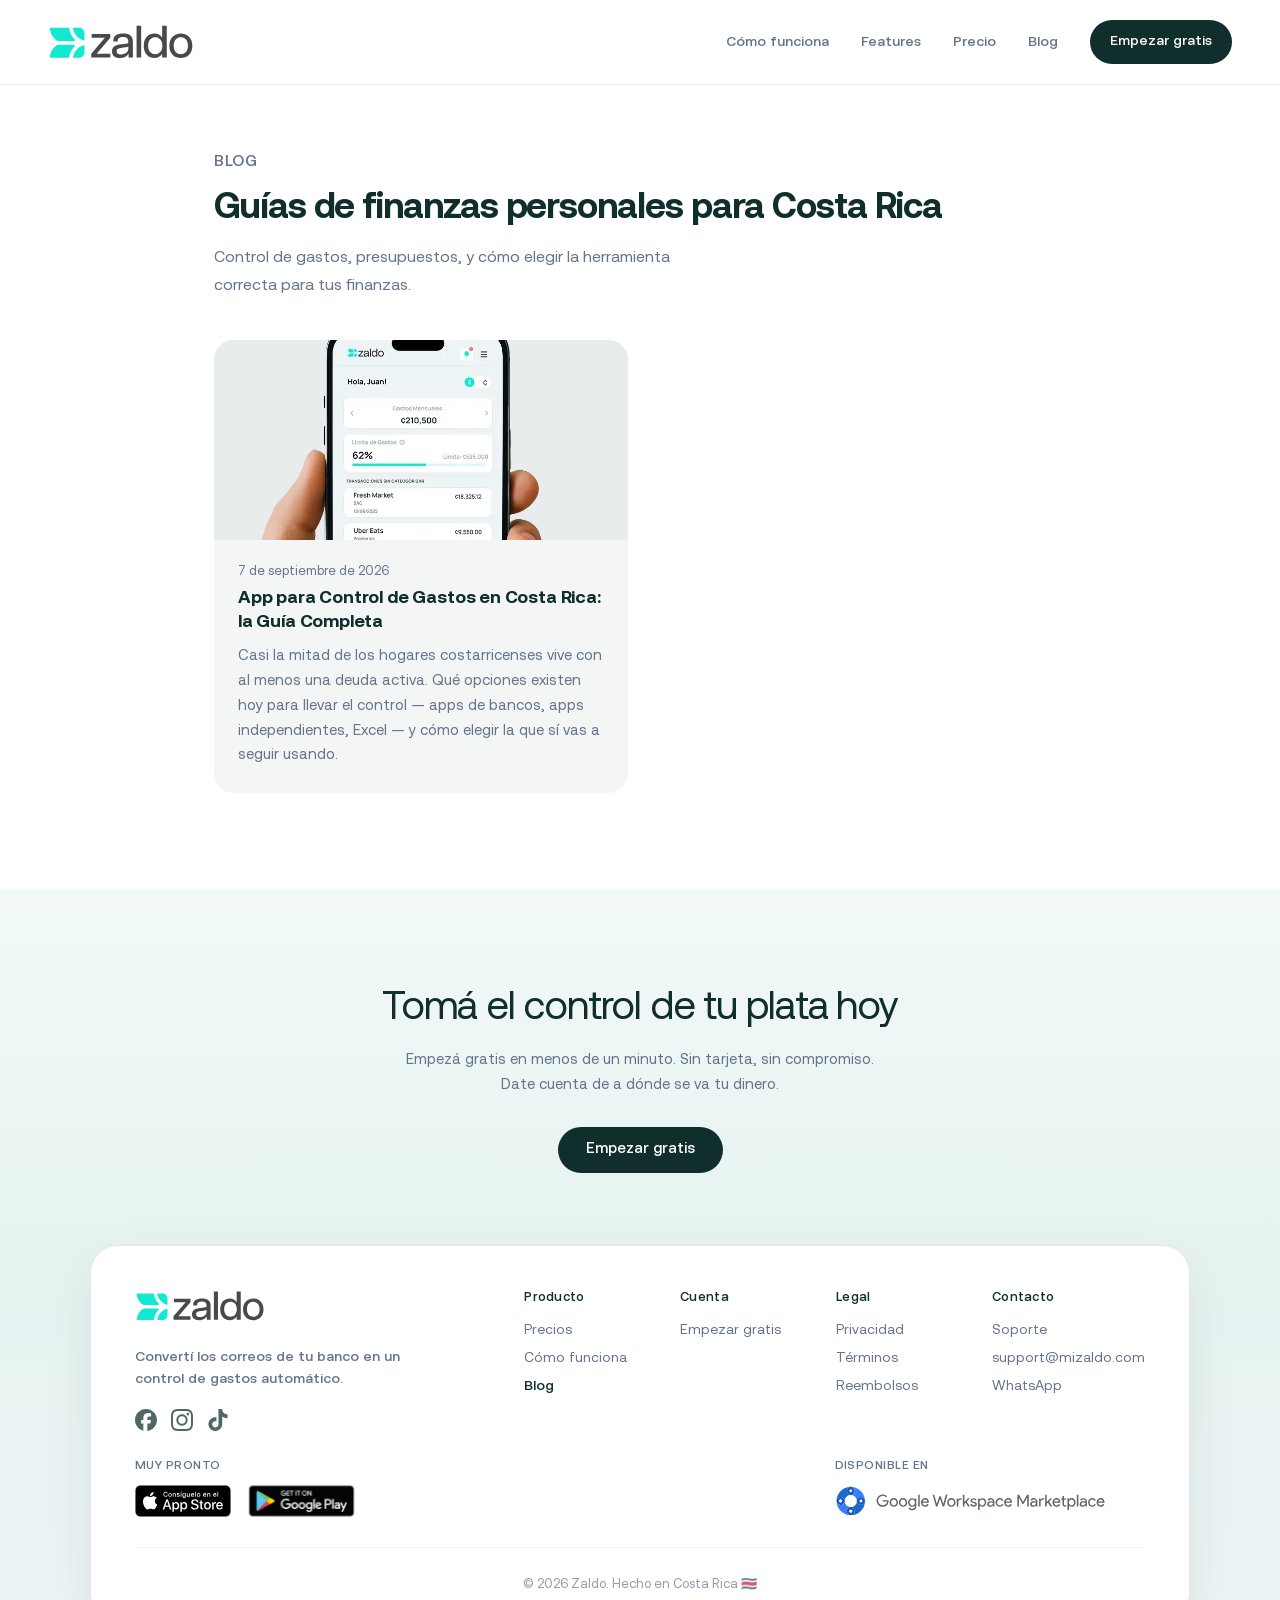
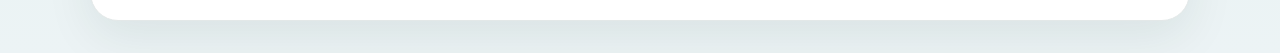
==== blog/index.html @ c2343f04 "Launch blog section with first content-cluster pillar post - Add /blog index and the pillar post "Ap" ====
<!DOCTYPE html>
<html lang="es">
<head>
  <meta charset="UTF-8">
  <meta name="viewport" content="width=device-width, initial-scale=1.0">
  <title>Blog — Zaldo</title>
  <meta name="description" content="Guías sobre control de gastos, presupuestos y finanzas personales para Costa Rica.">
  <link rel="canonical" href="https://mizaldo.com/blog">
  <meta name="theme-color" content="#4FD1C5">

  <!-- Open Graph -->
  <meta property="og:type" content="website">
  <meta property="og:title" content="Blog — Zaldo">
  <meta property="og:description" content="Guías sobre control de gastos, presupuestos y finanzas personales para Costa Rica.">
  <meta property="og:url" content="https://mizaldo.com/blog">
  <meta property="og:image" content="https://mizaldo.com/assets/img/og-image.jpg">
  <meta property="og:image:width" content="1200">
  <meta property="og:image:height" content="630">
  <meta property="og:locale" content="es_CR">
  <meta property="og:site_name" content="Zaldo">

  <!-- Twitter Card -->
  <meta name="twitter:card" content="summary_large_image">
  <meta name="twitter:title" content="Blog — Zaldo">
  <meta name="twitter:description" content="Guías sobre control de gastos, presupuestos y finanzas personales para Costa Rica.">
  <meta name="twitter:image" content="https://mizaldo.com/assets/img/og-image.jpg">

  <link rel="icon" href="/favicon.ico" sizes="any">
  <link rel="icon" type="image/png" sizes="512x512" href="/assets/icons/zaldo-favicon.png">
  <link rel="apple-touch-icon" href="/assets/icons/zaldo-favicon.png">
  <style>
@font-face{font-family:'Aeonik Pro';src:url('/assets/aeonik-pro/aeonik-regular.woff2') format('woff2'),url('/assets/aeonik-pro/aeonik-regular.woff') format('woff');font-weight:400;font-style:normal;font-display:swap}
@font-face{font-family:'Aeonik Pro';src:url('/assets/aeonik-pro/aeonik-medium.woff2') format('woff2'),url('/assets/aeonik-pro/aeonik-medium.woff') format('woff');font-weight:600;font-style:normal;font-display:swap}
@font-face{font-family:'Aeonik Pro';src:url('/assets/aeonik-pro/aeonik-bold.woff2') format('woff2'),url('/assets/aeonik-pro/aeonik-bold.woff') format('woff');font-weight:700;font-style:normal;font-display:swap}
*,*::before,*::after{box-sizing:border-box;margin:0;padding:0}
:root{--teal:#4FD1C5;--teal-dark:#1a6b63;--heading-dark:#0f2e2c;--text-body:#64748b;--radius-pill:9999px;--surface:#fff}
body{font-family:'Aeonik Pro',system-ui,sans-serif;background:var(--surface);color:var(--heading-dark);min-height:100vh;-webkit-font-smoothing:antialiased}
.legal-page{min-height:100vh;display:flex;flex-direction:column;background:var(--surface)}
.page-header{background:var(--surface);border-bottom:1px solid rgba(15,46,44,.08)}
.nav{position:relative;z-index:10;display:flex;justify-content:space-between;align-items:center;padding:1.25rem 3rem;max-width:1280px;width:100%;margin:0 auto}
.logo{display:inline-flex;align-items:center;text-decoration:none}
.logo-img,.nav .logo-img{width:auto;display:block}
.nav .logo-img{height:clamp(1.75rem,2.8vw,2.25rem)}
.nav-actions{display:flex;align-items:center;gap:2rem}
.nav-links{display:flex;gap:2rem;list-style:none}
.nav-links a{color:var(--text-body);text-decoration:none;font-size:.875rem;font-weight:500}
.nav-cta{display:flex;align-items:center}
.nav-toggle,.nav-overlay{display:none}
.btn{display:inline-flex;align-items:center;justify-content:center;padding:.625rem 1.25rem;min-height:2.75rem;border-radius:var(--radius-pill);font-family:inherit;font-size:.875rem;font-weight:600;line-height:1;text-decoration:none;border:none;cursor:pointer;white-space:nowrap}
.btn--dark{background:#0F2E2C;color:#fff}
@media(max-width:768px){.nav{padding:1rem 1.5rem;z-index:200}.nav .logo-img{height:1.75rem}.nav-toggle{display:flex;flex-direction:column;justify-content:center;align-items:center;gap:5px;width:2.75rem;height:2.75rem;margin-left:auto;padding:0;border:none;background:transparent;cursor:pointer;z-index:202}.nav-toggle-bar{display:block;width:1.375rem;height:2px;background:var(--heading-dark);border-radius:1px}.nav-actions{position:fixed;top:0;right:0;width:min(100%,18.75rem);height:100dvh;flex-direction:column;align-items:stretch;padding:5rem 1.5rem 2rem;background:var(--surface);transform:translateX(100%);z-index:201}.nav-links{flex-direction:column;gap:0;width:100%}.nav-links a{display:block;padding:1rem 0;font-size:1rem}.nav-cta{flex-direction:column;width:100%;margin-top:1.5rem}.nav-cta .btn{width:100%;justify-content:center}}
  </style>
  <link rel="preload" as="style" href="/assets/css/styles.css">
  <link rel="stylesheet" href="/assets/css/styles.css" media="print" onload="this.media='all'">
  <noscript><link rel="stylesheet" href="/assets/css/styles.css"></noscript>

  <script type="application/ld+json">
  {
    "@context": "https://schema.org",
    "@type": "Blog",
    "name": "Blog de Zaldo",
    "description": "Guías sobre control de gastos, presupuestos y finanzas personales para Costa Rica.",
    "url": "https://mizaldo.com/blog",
    "publisher": { "@type": "Organization", "name": "Zaldo", "url": "https://mizaldo.com/", "logo": "https://mizaldo.com/assets/zaldo-logo-v1.svg" }
  }
  </script>

  <!-- Meta Pixel Code -->
  <script async src="/assets/js/meta-pixel.js"></script>
  <noscript><img height="1" width="1" style="display:none"
  src="https://www.facebook.com/tr?id=1056531280575934&ev=PageView&noscript=1"
  /></noscript>
  <!-- End Meta Pixel Code -->
  <script src="/assets/js/main.js" async></script>
</head>
<body class="legal-page">
  <header class="page-header">
    <div class="nav">
      <a href="../index.html" class="logo" aria-label="Zaldo — inicio">
        <img src="../assets/zaldo-logo-v1.svg" alt="Zaldo" class="logo-img" width="511" height="195" decoding="async">
      </a>
      <button type="button" class="nav-toggle" aria-expanded="false" aria-controls="nav-menu" aria-label="Abrir menú">
        <span class="nav-toggle-bar" aria-hidden="true"></span>
        <span class="nav-toggle-bar" aria-hidden="true"></span>
        <span class="nav-toggle-bar" aria-hidden="true"></span>
      </button>
      <div class="nav-overlay" aria-hidden="true"></div>
      <div class="nav-actions" id="nav-menu">
        <nav aria-label="Principal">
          <ul class="nav-links">
            <li><a href="../index.html#how-it-works">Cómo funciona</a></li>
            <li><a href="../index.html#app-tour">Features</a></li>
            <li><a href="../index.html#pricing">Precio</a></li>
            <li><a href="./" aria-current="page">Blog</a></li>
          </ul>
        </nav>
        <div class="nav-cta">
          <a href="https://app.mizaldo.com/login" class="btn btn--dark">
            <span>Empezar gratis</span>
          </a>
        </div>
      </div>
    </div>
  </header>

  <main class="blog-index-main">
    <header class="blog-index-header">
      <p class="section-eyebrow">Blog</p>
      <h1>Guías de finanzas personales para Costa Rica</h1>
      <p>Control de gastos, presupuestos, y cómo elegir la herramienta correcta para tus finanzas.</p>
    </header>

    <div class="blog-grid">
      <article class="blog-card">
        <a href="app-control-de-gastos-costa-rica" class="blog-card-link">
          <img src="../assets/zaldoh-webpapp-costarica.webp" alt="Dashboard de Zaldo mostrando el balance mensual y las categorías de gasto de una cuenta en Costa Rica" class="blog-card-image" width="800" height="507" loading="lazy" decoding="async">
          <div class="blog-card-body">
            <p class="blog-card-meta">7 de septiembre de 2026</p>
            <h2 class="blog-card-title">App para Control de Gastos en Costa Rica: la Guía Completa</h2>
            <p class="blog-card-excerpt">Casi la mitad de los hogares costarricenses vive con al menos una deuda activa. Qué opciones existen hoy para llevar el control — apps de bancos, apps independientes, Excel — y cómo elegir la que sí vas a seguir usando.</p>
          </div>
        </a>
      </article>
    </div>
  </main>

  <div class="site-closing">
    <section class="cta-final" id="cta-final">
      <div class="cta-final-inner">
        <h2>Tomá el control de tu plata hoy</h2>
        <p>Empezá gratis en menos de un minuto. Sin tarjeta, sin compromiso.<br>Date cuenta de a dónde se va tu dinero.</p>
        <div class="cta-group">
          <a href="https://app.mizaldo.com/login" class="btn btn--dark">
            <span>Empezar gratis</span>
          </a>
        </div>
      </div>
    </section>

    <footer class="site-footer">
      <div class="site-footer-card">
        <div class="site-footer-main">
          <div class="site-footer-brand">
            <a href="../index.html" class="site-footer-logo" aria-label="Zaldo — inicio">
              <img src="../assets/zaldo-logo-v1.svg" alt="Zaldo" class="logo-img" width="511" height="195" decoding="async" loading="lazy">
            </a>
            <p class="site-footer-tagline">Convertí los correos de tu banco en un control de gastos automático.</p>
            <nav class="site-footer-social" aria-label="Redes sociales">
              <a href="https://www.facebook.com/profile.php?id=61590515493888" target="_blank" rel="noopener noreferrer" aria-label="Zaldo en Facebook">
                <svg viewBox="0 0 24 24" width="22" height="22" aria-hidden="true"><path fill="currentColor" d="M9.101 23.691v-7.98H6.627v-3.667h2.474v-1.58c0-4.085 1.848-5.978 5.858-5.978.401 0 .955.042 1.468.103a8.68 8.68 0 0 1 1.141.195v3.325a8.623 8.623 0 0 0-.653-.036 26.805 26.805 0 0 0-.733-.009c-.707 0-1.259.096-1.675.309a1.686 1.686 0 0 0-.679.622c-.258.42-.374.995-.374 1.752v1.297h3.919l-.386 2.103-.287 1.564h-3.246v8.245C19.396 23.238 24 18.179 24 12.044c0-6.627-5.373-12-12-12s-12 5.373-12 12c0 5.628 3.874 10.35 9.101 11.647Z"/></svg>
              </a>
              <a href="https://www.instagram.com/zaldoapp" target="_blank" rel="noopener noreferrer" aria-label="Zaldo en Instagram">
                <svg viewBox="0 0 24 24" width="22" height="22" aria-hidden="true"><path fill="currentColor" d="M7.0301.084c-1.2768.0602-2.1487.264-2.911.5634-.7888.3075-1.4575.72-2.1228 1.3877-.6652.6677-1.075 1.3368-1.3802 2.127-.2954.7638-.4956 1.6365-.552 2.914-.0564 1.2775-.0689 1.6882-.0626 4.947.0062 3.2586.0206 3.6671.0825 4.9473.061 1.2765.264 2.1482.5635 2.9107.308.7889.72 1.4573 1.388 2.1228.6679.6655 1.3365 1.0743 2.1285 1.38.7632.295 1.6361.4961 2.9134.552 1.2773.056 1.6884.069 4.9462.0627 3.2578-.0062 3.668-.0207 4.9478-.0814 1.28-.0607 2.147-.2652 2.9098-.5633.7889-.3086 1.4578-.72 2.1228-1.3881.665-.6682 1.0745-1.3378 1.3795-2.1284.2957-.7632.4966-1.636.552-2.9124.056-1.2809.0692-1.6898.063-4.948-.0063-3.2583-.021-3.6668-.0817-4.9465-.0607-1.2797-.264-2.1487-.5633-2.9117-.3084-.7889-.72-1.4568-1.3876-2.1228C21.2982 1.33 20.628.9208 19.8378.6165 19.074.321 18.2017.1197 16.9244.0645 15.6471.0093 15.236-.005 11.977.0014 8.718.0076 8.31.0215 7.0301.0839m.1402 21.6932c-1.17-.0509-1.8053-.2453-2.2287-.408-.5606-.216-.96-.4771-1.3819-.895-.422-.4178-.6811-.8186-.9-1.378-.1644-.4234-.3624-1.058-.4171-2.228-.0595-1.2645-.072-1.6442-.079-4.848-.007-3.2037.0053-3.583.0607-4.848.05-1.169.2456-1.805.408-2.2282.216-.5613.4762-.96.895-1.3816.4188-.4217.8184-.6814 1.3783-.9003.423-.1651 1.0575-.3614 2.227-.4171 1.2655-.06 1.6447-.072 4.848-.079 3.2033-.007 3.5835.005 4.8495.0608 1.169.0508 1.8053.2445 2.228.408.5608.216.96.4754 1.3816.895.4217.4194.6816.8176.9005 1.3787.1653.4217.3617 1.056.4169 2.2263.0602 1.2655.0739 1.645.0796 4.848.0058 3.203-.0055 3.5834-.061 4.848-.051 1.17-.245 1.8055-.408 2.2294-.216.5604-.4763.96-.8954 1.3814-.419.4215-.8181.6811-1.3783.9-.4224.1649-1.0577.3617-2.2262.4174-1.2656.0595-1.6448.072-4.8493.079-3.2045.007-3.5825-.006-4.848-.0608M16.953 5.5864A1.44 1.44 0 1 0 18.39 4.144a1.44 1.44 0 0 0-1.437 1.4424M5.8385 12.012c.0067 3.4032 2.7706 6.1557 6.173 6.1493 3.4026-.0065 6.157-2.7701 6.1506-6.1733-.0065-3.4032-2.771-6.1565-6.174-6.1498-3.403.0067-6.156 2.771-6.1496 6.1738M8 12.0077a4 4 0 1 1 4.008 3.9921A3.9996 3.9996 0 0 1 8 12.0077"/></svg>
              </a>
              <a href="https://www.tiktok.com/@juliancabadaweb" target="_blank" rel="noopener noreferrer" aria-label="Zaldo en TikTok">
                <svg viewBox="0 0 24 24" width="22" height="22" aria-hidden="true"><path fill="currentColor" d="M12.525.02c1.31-.02 2.61-.01 3.91-.02.08 1.53.63 3.09 1.75 4.17 1.12 1.11 2.7 1.62 4.24 1.79v4.03c-1.44-.05-2.89-.35-4.2-.97-.57-.26-1.1-.59-1.62-.93-.01 2.92.01 5.84-.02 8.75-.08 1.4-.54 2.79-1.35 3.94-1.31 1.92-3.58 3.17-5.91 3.21-1.43.08-2.86-.31-4.08-1.03-2.02-1.19-3.44-3.37-3.65-5.71-.02-.5-.03-1-.01-1.49.18-1.9 1.12-3.72 2.58-4.96 1.66-1.44 3.98-2.13 6.15-1.72.02 1.48-.04 2.96-.04 4.44-.99-.32-2.15-.23-3.02.37-.63.41-1.11 1.04-1.36 1.75-.21.51-.15 1.07-.14 1.61.24 1.64 1.82 3.02 3.5 2.87 1.12-.01 2.19-.66 2.77-1.61.19-.33.4-.67.41-1.06.1-1.79.06-3.57.07-5.36.01-4.03-.01-8.05.02-12.07z"/></svg>
              </a>
            </nav>
          </div>
          <div class="site-footer-columns">
            <div class="site-footer-col">
              <h3>Producto</h3>
              <ul>
                <li><a href="../index.html#pricing">Precios</a></li>
                <li><a href="../index.html#how-it-works">Cómo funciona</a></li>
                <li><a href="./" aria-current="page">Blog</a></li>
              </ul>
            </div>
            <div class="site-footer-col">
              <h3>Cuenta</h3>
              <ul>
                <li><a href="https://app.mizaldo.com/login">Empezar gratis</a></li>
              </ul>
            </div>
            <div class="site-footer-col">
              <h3>Legal</h3>
              <ul>
                <li><a href="../privacy-policy.html">Privacidad</a></li>
                <li><a href="../terms-of-service.html">Términos</a></li>
                <li><a href="../refund-and-cancellation-policy.html">Reembolsos</a></li>
              </ul>
            </div>
            <div class="site-footer-col">
              <h3>Contacto</h3>
              <ul>
                <li><a href="../soporte">Soporte</a></li>
                <li><a href="mailto:support@mizaldo.com">support@mizaldo.com</a></li>
                <li><a href="https://wa.me/50671907650" target="_blank" rel="noopener noreferrer">WhatsApp</a></li>
              </ul>
            </div>
          </div>
        </div>        <div class="site-footer-stores">
          <div class="site-footer-stores-group">
            <span class="site-footer-stores-label">Muy pronto</span>
            <div class="site-footer-stores-badges">
              <img src="../assets/AppStore.svg" alt="Próximamente en App Store" width="165" height="55" decoding="async" loading="lazy">
              <img src="../assets/google-play.svg" alt="Próximamente en Google Play" width="195" height="60" decoding="async" loading="lazy">
            </div>
          </div>
          <div class="site-footer-stores-group">
            <span class="site-footer-stores-label">Disponible en</span>
            <a class="site-footer-marketplace" href="https://workspace.google.com/marketplace/app/zaldo/243367250792?flow_type=2" target="_blank" rel="noopener noreferrer">
              <img src="../assets/google-workspace-marketplace-zaldo.svg" alt="Disponible en Google Workspace Marketplace" width="690" height="80" decoding="async" loading="lazy">
            </a>
          </div>
        </div>
<p class="site-footer-copy">© 2026 Zaldo. Hecho en Costa Rica 🇨🇷</p>
      </div>
    </footer>
  </div>
</body>
</html>
---- assets/css/styles.css ----
@font-face {
  font-family: 'Aeonik Pro';
  src: url('../aeonik-pro/aeonik-light.woff2') format('woff2'),
       url('../aeonik-pro/aeonik-light.woff') format('woff');
  font-weight: 300;
  font-style: normal;
  font-display: swap;
}

@font-face {
  font-family: 'Aeonik Pro';
  src: url('../aeonik-pro/aeonik-regular.woff2') format('woff2'),
       url('../aeonik-pro/aeonik-regular.woff') format('woff');
  font-weight: 400;
  font-style: normal;
  font-display: swap;
}

@font-face {
  font-family: 'Aeonik Pro';
  src: url('../aeonik-pro/aeonik-medium.woff2') format('woff2'),
       url('../aeonik-pro/aeonik-medium.woff') format('woff');
  font-weight: 500;
  font-style: normal;
  font-display: swap;
}

@font-face {
  font-family: 'Aeonik Pro';
  src: url('../aeonik-pro/aeonik-medium.woff2') format('woff2'),
       url('../aeonik-pro/aeonik-medium.woff') format('woff');
  font-weight: 600;
  font-style: normal;
  font-display: swap;
}

@font-face {
  font-family: 'Aeonik Pro';
  src: url('../aeonik-pro/aeonik-bold.woff2') format('woff2'),
       url('../aeonik-pro/aeonik-bold.woff') format('woff');
  font-weight: 700;
  font-style: normal;
  font-display: swap;
}

*, *::before, *::after { box-sizing: border-box; margin: 0; padding: 0; }

:root {
  --teal: #4FD1C5;
  --teal-dark: #1a6b63;
  --teal-dim: rgba(79, 209, 197, 0.15);
  --teal-glow: rgba(79, 209, 197, 0.35);
  --bg-deep: #060e0e;
  --bg-mid: #0c1c1c;
  --text-primary: #f0f4f4;
  --text-muted: rgba(240, 244, 244, 0.65);
  --btn-dark: #0a1616;
  --radius-pill: 9999px;
  --radius-card: 24px;
  --heading-dark: #0f2e2c;
  --text-body: #64748b;
  --card-bg: #f4f6f6;
  --surface: #ffffff;
}

html { scroll-behavior: smooth; }

body {
  font-family: 'Aeonik Pro', system-ui, sans-serif;
  background: var(--surface);
  color: var(--heading-dark);
  min-height: 100vh;
  overflow-x: hidden;
  -webkit-font-smoothing: antialiased;
}

h2 {
  font-weight: 400;
}

/* ── Hero shell ── */
.hero {
  position: relative;
  display: flex;
  flex-direction: column;
  overflow: hidden;
}

.hero--light {
  background: linear-gradient(180deg, #f7fafa 0%, #eef3f3 55%, #f4f6f6 100%);
  color: var(--heading-dark);
  height: 100vh;
  min-height: 100vh;
  padding-bottom: 0;
}

.hero--light::before,
.hero--light::after {
  display: none;
}

/* ── Navigation ── */
.nav {
  position: relative;
  z-index: 10;
  display: flex;
  justify-content: space-between;
  align-items: center;
  padding: 1.25rem 3rem;
  max-width: 1280px;
  width: 100%;
  margin: 0 auto;
  flex-shrink: 0;
}

.logo {
  display: inline-flex;
  align-items: center;
  gap: 0.5rem;
  font-size: 1.25rem;
  font-weight: 700;
  color: var(--heading-dark);
  letter-spacing: -0.03em;
  text-decoration: none;
}

.logo-img {
  width: auto;
  height: auto;
  display: block;
}

.nav .logo-img {
  height: clamp(1.75rem, 2.8vw, 2.25rem);
  width: auto;
}

.legal-header .logo-img {
  height: clamp(1.75rem, 2.8vw, 2.25rem);
  width: auto;
}

.nav-actions {
  display: flex;
  align-items: center;
  gap: 2rem;
}

.nav-links {
  display: flex;
  gap: 2rem;
  list-style: none;
}

.nav-links a {
  color: var(--text-body);
  text-decoration: none;
  font-size: 0.875rem;
  font-weight: 500;
  transition: color 0.2s;
}

.nav-links a:hover { color: var(--heading-dark); }

.nav-cta {
  display: flex;
  align-items: center;
  gap: 0.625rem;
}

.nav-toggle {
  display: none;
}

.nav-overlay {
  display: none;
}

body.nav-open {
  overflow: hidden;
}

/* ── Shared button styles ── */
.btn {
  display: inline-flex;
  align-items: center;
  justify-content: center;
  gap: 0.625rem;
  padding: 0.625rem 1.25rem;
  min-height: 2.75rem;
  border-radius: var(--radius-pill);
  font-family: inherit;
  font-size: 0.875rem;
  font-weight: 600;
  line-height: 1;
  text-decoration: none;
  border: none;
  cursor: pointer;
  transition: transform 0.2s, box-shadow 0.2s;
  white-space: nowrap;
}

.btn:has(.btn-icon) {
  padding: 0.3125rem 0.3125rem 0.3125rem 1.25rem;
  gap: 0.75rem;
}

.btn:hover {
  transform: translateY(-1px);
}

.btn-icon {
  display: flex;
  align-items: center;
  justify-content: center;
  width: 2rem;
  height: 2rem;
  margin: 0;
  border-radius: 50%;
  flex-shrink: 0;
}

.btn-icon svg {
  width: 14px;
  height: 14px;
}

.btn--primary {
  background: #0F2E2C;
  color: #fff;
}

.btn--primary .btn-icon {
  background: #fff;
  color: #0F2E2C;
}

.btn--primary:hover {
  background: #163d3a;
}

.btn--secondary {
  background: #ffffff;
  color: var(--btn-dark);
}

.btn--secondary .btn-icon {
  background: var(--teal);
  color: #fff;
}

.btn--dark {
  background: #0F2E2C;
  color: #fff;
}

.btn--dark .btn-icon {
  background: #fff;
  color: #0F2E2C;
}

.btn--dark:hover {
  background: #163d3a;
}

.btn--soft {
  background: rgba(79, 209, 197, 0.38);
  color: var(--heading-dark);
}

.btn--soft:hover {
  background: rgba(79, 209, 197, 0.52);
}

.btn--teal {
  background: var(--teal);
  color: #fff;
}

.btn--ghost {
  background: transparent;
  color: var(--heading-dark);
  padding: 0.625rem 1rem;
}

.btn--ghost:hover {
  color: var(--teal-dark);
}

/* ── Hero content ── */
.hero-content {
  position: relative;
  z-index: 5;
  display: flex;
  flex-direction: column;
  align-items: center;
  text-align: center;
  padding: 2rem 1.5rem 1.25rem;
  max-width: 920px;
  margin: 0 auto;
  width: 100%;
  flex-shrink: 0;
}

.badge {
  display: inline-flex;
  align-items: center;
  gap: 0.5rem;
  padding: 0.4rem 1rem;
  border-radius: var(--radius-pill);
  background: rgba(10, 22, 22, 0.6);
  border: 1px solid rgba(79, 209, 197, 0.2);
  backdrop-filter: blur(8px);
  font-size: 0.8125rem;
  font-weight: 500;
  color: var(--teal);
  margin-bottom: 1.5rem;
}

.badge--light {
  background: rgba(79, 209, 197, 0.12);
  border-color: rgba(79, 209, 197, 0.25);
  color: var(--teal-dark);
}

.badge svg {
  width: 14px;
  height: 14px;
  flex-shrink: 0;
}

.hero--light .headline {
  display: flex;
  flex-direction: column;
  align-items: center;
  width: 100%;
  max-width: none;
  text-align: center;
  font-size: clamp(2rem, 4.2vw, 3.25rem);
  font-weight: 600;
  line-height: 1.08;
  letter-spacing: -0.03em;
  color: var(--heading-dark);
  margin-top: 2rem;
  margin-bottom: 1.25rem;
}

.hero--light .headline-line {
  display: block;
  text-align: center;
  white-space: nowrap;
}

.hero--light .headline-line--mobile {
  display: none;
}

.btn-q-mobile {
  display: none;
}

.hero-eyebrow {
  font-size: 0.8125rem;
  font-weight: 600;
  letter-spacing: 0.12em;
  text-transform: uppercase;
  color: var(--teal);
  margin-bottom: 0.875rem;
}

.headline {
  font-size: clamp(2.25rem, 5.5vw, 3.75rem);
  font-weight: 700;
  line-height: 1.1;
  letter-spacing: -0.03em;
  color: var(--teal);
  margin-bottom: 1.5rem;
  max-width: 18ch;
}

.hero--light .subheadline {
  color: var(--text-body);
  max-width: 58ch;
  margin-bottom: 2rem;
}

.subheadline {
  font-size: clamp(0.9375rem, 2vw, 1.0625rem);
  font-weight: 400;
  line-height: 1.65;
  color: var(--text-muted);
  max-width: 52ch;
  margin-bottom: 2.25rem;
}

.hero--light .hero-microcopy {
  color: var(--text-body);
  opacity: 0.85;
}

.cta-group {
  display: flex;
  gap: 0.875rem;
  flex-wrap: wrap;
  justify-content: center;
}

.hero .cta-group--solo {
  justify-content: center;
}

.hero .cta-group .btn {
  min-height: 3rem;
  font-size: 0.9375rem;
  font-weight: 500;
  padding: 0.75rem 1.5rem;
}

.hero .cta-group .btn:has(.btn-icon) {
  padding: 0.375rem 0.375rem 0.375rem 1.5rem;
  gap: 0.875rem;
}

.hero .cta-group .btn-icon {
  width: 2.125rem;
  height: 2.125rem;
}

/* Hero + scroll entrance animations */
html.js-animations .hero:not(.is-loaded) .hero-content > * {
  opacity: 0;
  transform: translateY(18px);
}

html.js-animations .hero.is-loaded .hero-content > * {
  opacity: 1;
  transform: translateY(0);
  transition: opacity 0.65s ease, transform 0.75s cubic-bezier(0.22, 1, 0.36, 1);
}

html.js-animations .hero.is-loaded .hero-content > *:nth-child(1) { transition-delay: 0.05s; }
html.js-animations .hero.is-loaded .hero-content > *:nth-child(2) { transition-delay: 0.12s; }
html.js-animations .hero.is-loaded .hero-content > *:nth-child(3) { transition-delay: 0.2s; }
html.js-animations .hero.is-loaded .hero-content > *:nth-child(4) { transition-delay: 0.28s; }

html.js-animations .scroll-reveal {
  opacity: 0;
  transform: translateY(28px);
  transition: opacity 0.75s ease, transform 0.8s cubic-bezier(0.22, 1, 0.36, 1);
}

html.js-animations .scroll-reveal.is-revealed {
  opacity: 1;
  transform: translateY(0);
}

/* ── Hero showcase ── */
.hero-showcase {
  position: relative;
  z-index: 2;
  flex: 1;
  min-height: 0;
  width: min(1400px, 100%);
  margin: 0 auto;
  padding: 0 1.5rem 0;
}

.hero-showcase-backdrop {
  position: absolute;
  inset: 0;
  pointer-events: none;
  transition: opacity 1.1s ease 0.15s;
}

html.js-animations .hero-showcase:not(.is-visible) .hero-showcase-backdrop {
  opacity: 0;
}

html.js-animations .hero-showcase.is-visible .hero-showcase-backdrop {
  opacity: 1;
}

.hero-showcase-glow {
  position: absolute;
  top: 50%;
  left: 50%;
  transform: translate(-50%, -50%);
  width: min(920px, 95vw);
  height: min(920px, 95vw);
  border-radius: 50%;
  background: radial-gradient(circle, rgba(79, 209, 197, 0.28) 0%, rgba(79, 209, 197, 0.08) 45%, transparent 72%);
}

.hero-ring {
  position: absolute;
  top: 50%;
  left: 50%;
  transform: translate(-50%, -50%);
  border-radius: 50%;
  border: 1px solid rgba(79, 209, 197, 0.14);
}

.hero-ring--1 { width: 440px; height: 440px; }
.hero-ring--2 { width: 660px; height: 660px; opacity: 0.7; }
.hero-ring--3 { width: 880px; height: 880px; opacity: 0.45; }

.hero-phone {
  position: absolute;
  left: 50%;
  bottom: 0;
  transform: translateX(-50%);
  z-index: 3;
  width: min(560px, 66vw);
  transition: transform 1s cubic-bezier(0.22, 1, 0.36, 1), opacity 0.85s ease;
}

html.js-animations .hero-showcase:not(.is-visible) .hero-phone {
  opacity: 0;
  transform: translateX(-50%) translateY(72px);
}

html.js-animations .hero-showcase.is-visible .hero-phone {
  opacity: 1;
  transform: translateX(-50%) translateY(0);
}

.hero-phone-mockup {
  width: 100%;
  height: auto;
  max-height: 56vh;
  display: block;
  object-fit: contain;
  object-position: bottom center;
}

.hero-phone-shell {
  position: relative;
  background: #111;
  border-radius: 42px;
  padding: 10px;
  box-shadow:
    0 40px 80px rgba(15, 46, 44, 0.22),
    0 0 0 1px rgba(0, 0, 0, 0.06);
}

.hero-phone-notch {
  position: absolute;
  top: 14px;
  left: 50%;
  transform: translateX(-50%);
  width: 92px;
  height: 26px;
  background: #111;
  border-radius: 20px;
  z-index: 2;
}

.hero-phone-screen {
  background: #fff;
  border-radius: 34px;
  padding: 3.25rem 1.25rem 1.25rem;
  min-height: 430px;
  display: flex;
  flex-direction: column;
}

.hero-phone-header {
  display: flex;
  align-items: center;
  justify-content: space-between;
  font-size: 0.75rem;
  font-weight: 600;
  color: var(--heading-dark);
  margin-bottom: 1.75rem;
}

.hero-phone-dots {
  display: flex;
  gap: 0.35rem;
}

.hero-phone-dots span {
  width: 1.5rem;
  height: 1.5rem;
  border-radius: 50%;
  background: var(--card-bg);
  border: 1px solid #e8ecec;
}

.hero-phone-label {
  font-size: 0.6875rem;
  color: var(--text-body);
  margin-bottom: 0.35rem;
}

.hero-phone-balance {
  font-size: 2rem;
  font-weight: 700;
  letter-spacing: -0.03em;
  color: var(--heading-dark);
  margin-bottom: 1.5rem;
}

.hero-phone-actions {
  display: grid;
  grid-template-columns: 1fr 1fr;
  gap: 0.75rem;
  margin-bottom: 1.25rem;
}

.hero-phone-action {
  display: flex;
  flex-direction: column;
  align-items: center;
  gap: 0.5rem;
  padding: 1rem 0.5rem;
  border-radius: 18px;
  background: var(--card-bg);
  font-size: 0.6875rem;
  font-weight: 600;
  color: var(--heading-dark);
}

.hero-phone-action-icon {
  width: 2.25rem;
  height: 2.25rem;
  border-radius: 50%;
  background: #fff;
  border: 1px solid #e8ecec;
  display: flex;
  align-items: center;
  justify-content: center;
  color: var(--teal-dark);
}

.hero-phone-action-icon svg {
  width: 1rem;
  height: 1rem;
}

.hero-phone-stats {
  margin-top: auto;
  display: grid;
  grid-template-columns: 1fr 1fr;
  gap: 0.75rem;
}

.hero-phone-stats div {
  background: var(--card-bg);
  border-radius: 14px;
  padding: 0.75rem;
}

.hero-phone-stats span {
  display: block;
  font-size: 0.625rem;
  color: var(--text-body);
  margin-bottom: 0.25rem;
}

.hero-phone-stats strong {
  font-size: 0.75rem;
  color: var(--heading-dark);
}

.hero-float {
  position: absolute;
  z-index: 4;
  width: min(300px, 36vw);
  background: #fff;
  border-radius: 22px;
  padding: 1.125rem 1.25rem;
  box-shadow:
    0 20px 48px rgba(15, 46, 44, 0.12),
    0 0 0 1px rgba(15, 46, 44, 0.04);
  will-change: transform;
}

@keyframes hero-card-float-left {
  0%, 100% { transform: translateY(0) rotate(-4deg); }
  50% { transform: translateY(-14px) rotate(-4deg); }
}

@keyframes hero-card-float-right {
  0%, 100% { transform: translateY(0) rotate(3deg); }
  50% { transform: translateY(-12px) rotate(3deg); }
}

.hero-float--left {
  left: 14%;
  bottom: 18%;
  width: min(300px, 36vw);
  padding: 1.125rem 1.25rem 1.25rem;
  transition: opacity 0.85s cubic-bezier(0.22, 1, 0.36, 1), transform 0.95s cubic-bezier(0.22, 1, 0.36, 1);
}

html.js-animations .hero-showcase:not(.is-visible) .hero-float--left {
  animation: none;
  opacity: 0;
  transform: translateY(160px) rotate(-4deg);
}

html.js-animations .hero-showcase.is-visible .hero-float--left {
  opacity: 1;
  transform: translateY(0) rotate(-4deg);
  transition-delay: 0.55s;
}

.hero-float--left.is-floating {
  animation: hero-card-float-left 4.5s ease-in-out infinite;
}

.hero-wallet-top {
  display: flex;
  align-items: baseline;
  justify-content: space-between;
  gap: 0.75rem;
  margin-bottom: 0.75rem;
}

.hero-wallet-label {
  font-size: 0.875rem;
  font-weight: 500;
  color: var(--heading-dark);
}

.hero-wallet-amount {
  font-size: 1.375rem;
  font-weight: 700;
  letter-spacing: -0.03em;
  color: var(--heading-dark);
  white-space: nowrap;
}

.hero-wallet-progress {
  position: relative;
  height: 2.75rem;
  border-radius: var(--radius-pill);
  background: repeating-linear-gradient(
    -45deg,
    #e8ecec,
    #e8ecec 4px,
    #f2f4f4 4px,
    #f2f4f4 8px
  );
  overflow: hidden;
  margin-bottom: 0.875rem;
}

.hero-wallet-progress-fill {
  position: absolute;
  inset: 0 auto 0 0;
  width: 0;
  background: var(--teal);
  border-radius: var(--radius-pill);
  display: flex;
  align-items: center;
  padding-left: 0.875rem;
  min-width: 0;
  overflow: hidden;
  transition: width 0.9s cubic-bezier(0.22, 1, 0.36, 1);
}

.hero-wallet-card.animated .hero-wallet-progress-fill {
  width: var(--pct, 68%);
  min-width: 3.25rem;
}

.hero-wallet-progress-fill span {
  font-size: 0.875rem;
  font-weight: 600;
  color: #fff;
}

.hero-wallet-footer {
  display: flex;
  align-items: flex-end;
  justify-content: space-between;
  gap: 0.75rem;
}

.hero-wallet-detail-label {
  display: block;
  font-size: 0.75rem;
  color: var(--text-body);
  margin-bottom: 0.25rem;
}

.hero-wallet-detail-value {
  font-size: 1rem;
  font-weight: 700;
  letter-spacing: -0.02em;
  color: var(--heading-dark);
}

.hero-wallet-actions {
  display: flex;
  gap: 0.5rem;
  flex-shrink: 0;
}

.hero-wallet-action {
  width: 2.125rem;
  height: 2.125rem;
  border-radius: 50%;
  display: flex;
  align-items: center;
  justify-content: center;
}

.hero-wallet-action svg {
  width: 0.9375rem;
  height: 0.9375rem;
}

.hero-wallet-action--muted {
  background: var(--card-bg);
  color: var(--heading-dark);
}

.hero-wallet-action--teal {
  background: var(--teal);
  color: #fff;
}

.hero-float--right {
  right: 14%;
  bottom: 22%;
  width: min(288px, 34vw);
  padding: 1.125rem 1.25rem;
  transition: opacity 0.85s cubic-bezier(0.22, 1, 0.36, 1), transform 0.95s cubic-bezier(0.22, 1, 0.36, 1);
}

html.js-animations .hero-showcase:not(.is-visible) .hero-float--right {
  animation: none;
  opacity: 0;
  transform: translateY(160px) rotate(3deg);
}

html.js-animations .hero-showcase.is-visible .hero-float--right {
  opacity: 1;
  transform: translateY(0) rotate(3deg);
  transition-delay: 0.72s;
}

.hero-float--right.is-floating {
  animation: hero-card-float-right 5s ease-in-out infinite;
  animation-delay: 0.75s;
}

.hero-float-head {
  display: flex;
  align-items: center;
  gap: 0.5rem;
  margin-bottom: 0.75rem;
}

.hero-float-icon {
  width: 2rem;
  height: 2rem;
  border-radius: 50%;
  background: var(--card-bg);
  display: flex;
  align-items: center;
  justify-content: center;
  color: var(--heading-dark);
}

.hero-float-icon svg {
  width: 1rem;
  height: 1rem;
}

.hero-float-title {
  font-size: 0.875rem;
  font-weight: 600;
  color: var(--heading-dark);
}

.hero-float-amount {
  font-size: 1.5rem;
  font-weight: 700;
  letter-spacing: -0.03em;
  color: var(--heading-dark);
  margin-bottom: 0.875rem;
}

.hero-float-progress {
  height: 8px;
  background: #e8ecec;
  border-radius: var(--radius-pill);
  overflow: hidden;
  margin-bottom: 0.75rem;
}

.hero-float-progress-bar {
  height: 100%;
  width: var(--pct, 68%);
  background: var(--teal);
  border-radius: inherit;
}

.hero-float-meta {
  display: flex;
  flex-direction: column;
  gap: 0.2rem;
  font-size: 0.6875rem;
  color: var(--text-body);
}

.hero-float-chart {
  display: flex;
  align-items: flex-end;
  justify-content: space-between;
  gap: 0.4rem;
  height: 130px;
  padding-top: 1.125rem;
}

.hero-float-bar {
  position: relative;
  flex: 1;
  display: flex;
  flex-direction: column;
  align-items: center;
  justify-content: flex-end;
  gap: 0.4rem;
  height: 100%;
}

.hero-float-bar span {
  font-size: 0.75rem;
  color: var(--text-body);
}

.hero-float-bar i {
  display: block;
  width: 100%;
  height: 0;
  border-radius: 8px 8px 4px 4px;
  background: repeating-linear-gradient(
    -45deg,
    #e8ecec,
    #e8ecec 3px,
    #f4f6f6 3px,
    #f4f6f6 6px
  );
  transition: height 0.65s cubic-bezier(0.22, 1, 0.36, 1);
}

.hero-float-chart.animated .hero-float-bar:nth-child(1) i { height: var(--h, 50%); transition-delay: 0.05s; }
.hero-float-chart.animated .hero-float-bar:nth-child(2) i { height: var(--h, 50%); transition-delay: 0.12s; }
.hero-float-chart.animated .hero-float-bar:nth-child(3) i { height: var(--h, 50%); transition-delay: 0.19s; }
.hero-float-chart.animated .hero-float-bar:nth-child(5) i { height: var(--h, 50%); transition-delay: 0.33s; }

.hero-float-bar--active i {
  background: var(--teal);
}

.hero-float-bar-wrap {
  position: relative;
  width: 100%;
  height: 0;
  transition: height 0.65s cubic-bezier(0.22, 1, 0.36, 1);
}

.hero-float-bar-wrap i {
  height: 100%;
  transition: none;
}

.hero-float-chart.animated .hero-float-bar--active .hero-float-bar-wrap {
  height: var(--h, 88%);
  transition-delay: 0.26s;
}

.hero-float-bar .hero-float-bar-tag {
  position: absolute;
  left: 50%;
  bottom: 0.45rem;
  transform: translateX(-50%);
  z-index: 1;
  font-size: 0.6875rem;
  font-weight: 700;
  color: #fff;
  white-space: nowrap;
  opacity: 0;
  transition: opacity 0.35s ease 0.55s;
  pointer-events: none;
}

.hero-float-chart.animated .hero-float-bar--active .hero-float-bar-tag {
  opacity: 1;
}

/* ── Responsive ── */
@media (max-width: 900px) {
  .hero-float--left { left: 10%; width: min(260px, 40vw); }
  .hero-float--right { right: 10%; width: min(248px, 38vw); }
  .hero-phone { width: min(445px, 58vw); }

  .hero-ring--1 { width: 320px; height: 320px; }
  .hero-ring--2 { width: 480px; height: 480px; }
  .hero-ring--3 { width: 640px; height: 640px; }
}

@media (max-width: 768px) {
  .nav {
    position: relative;
    z-index: 200;
    padding: 1rem 1.5rem;
  }

  .nav .logo-img {
    height: 1.75rem;
  }

  .nav-toggle {
    display: flex;
    flex-direction: column;
    justify-content: center;
    align-items: center;
    gap: 5px;
    width: 2.75rem;
    height: 2.75rem;
    margin-left: auto;
    padding: 0;
    border: none;
    background: transparent;
    cursor: pointer;
    flex-shrink: 0;
    z-index: 202;
  }

  .nav-toggle-bar {
    display: block;
    width: 1.375rem;
    height: 2px;
    background: var(--heading-dark);
    border-radius: 1px;
    transition: transform 0.25s ease, opacity 0.25s ease;
  }

  .nav.is-open .nav-toggle-bar:nth-child(1) {
    transform: translateY(7px) rotate(45deg);
  }

  .nav.is-open .nav-toggle-bar:nth-child(2) {
    opacity: 0;
  }

  .nav.is-open .nav-toggle-bar:nth-child(3) {
    transform: translateY(-7px) rotate(-45deg);
  }

  .nav-overlay {
    display: block;
    position: fixed;
    inset: 0;
    background: rgba(15, 46, 44, 0.35);
    opacity: 0;
    visibility: hidden;
    transition: opacity 0.25s ease, visibility 0.25s ease;
    z-index: 200;
  }

  .nav.is-open .nav-overlay {
    opacity: 1;
    visibility: visible;
  }

  .nav-actions {
    position: fixed;
    top: 0;
    right: 0;
    width: min(100%, 18.75rem);
    height: 100dvh;
    flex-direction: column;
    align-items: stretch;
    gap: 0;
    padding: 5rem 1.5rem 2rem;
    background: var(--surface);
    box-shadow: -8px 0 32px rgba(15, 46, 44, 0.12);
    transform: translateX(100%);
    transition: transform 0.3s cubic-bezier(0.22, 1, 0.36, 1);
    z-index: 201;
    overflow-y: auto;
  }

  .nav.is-open .nav-actions {
    transform: translateX(0);
  }

  .nav-links {
    display: flex;
    flex-direction: column;
    gap: 0;
    width: 100%;
  }

  .nav-links a {
    display: block;
    padding: 1rem 0;
    font-size: 1rem;
    border-bottom: 1px solid #eef0f0;
  }

  .nav-cta {
    flex-direction: column;
    align-items: stretch;
    width: 100%;
    margin-top: 1.5rem;
    gap: 0.75rem;
  }

  .nav-cta .btn {
    width: 100%;
    min-height: 2.75rem;
    padding: 0.625rem 1.25rem;
    font-size: 0.875rem;
    justify-content: center;
  }

  .hero--light {
    height: auto;
    min-height: 0;
    overflow: hidden;
  }

  .hero--light .nav {
    border-bottom: 1px solid rgba(15, 46, 44, 0.08);
  }

  .hero-content {
    align-items: flex-start;
    text-align: left;
    padding: 2rem 1.5rem 0;
    max-width: none;
  }

  .hero--light .headline-line--desktop {
    display: none;
  }

  .hero--light .headline-line--mobile {
    display: block;
  }

  .hero--light .headline {
    align-items: flex-start;
    text-align: left;
    font-size: 1.75rem;
    font-weight: 600;
    margin-top: 0.75rem;
    margin-bottom: 1rem;
    line-height: 1.3;
    letter-spacing: -0.02em;
  }

  .hero--light .headline-line {
    text-align: left;
    white-space: nowrap;
    max-width: none;
  }

  .hero--light .subheadline {
    text-align: left;
    font-size: 0.9375rem;
    line-height: 1.55;
    margin-bottom: 1.5rem;
    max-width: none;
  }

  .subheadline-tail {
    display: none;
  }

  .hero .cta-group {
    flex-direction: row;
    flex-wrap: nowrap;
    justify-content: center;
    align-items: center;
    width: 100%;
    max-width: none;
    gap: 0.875rem;
  }

  .hero .cta-group--solo {
    width: 100%;
  }

  .hero .cta-group .btn {
    width: auto;
    min-width: 0;
    min-height: 2.75rem;
    font-size: 0.875rem;
    font-weight: 500;
    padding: 0.8125rem 1.625rem;
  }

  .hero .cta-group--solo .btn {
    width: 100%;
    justify-content: center;
  }

  .hero .cta-group .btn:has(.btn-icon) {
    padding: 0.8125rem 1.625rem;
    gap: 0;
  }

  .hero .cta-group .btn-icon {
    display: none;
  }

  .btn-q-mobile {
    display: inline;
  }

  .hero--light .hero-microcopy {
    font-size: 0.75rem;
    margin-top: 0.25rem;
  }

  .hero-showcase {
    flex: none;
    align-self: stretch;
    width: 100%;
    min-height: 0;
    height: auto;
    margin-top: 0;
    margin-bottom: 0;
    padding: 0;
    overflow: visible;
  }

  .hero-showcase-backdrop {
    bottom: 0;
    height: 100%;
  }

  .hero-showcase-glow {
    top: 55%;
    bottom: auto;
    left: 50%;
    transform: translate(-50%, -50%);
    width: min(640px, 130vw);
    height: min(640px, 130vw);
  }

  .hero-ring--1 { width: 240px; height: 240px; top: 55%; }
  .hero-ring--2 { width: 340px; height: 340px; top: 55%; opacity: 0.6; }
  .hero-ring--3 { width: 440px; height: 440px; top: 55%; opacity: 0.35; }

  .hero-float--left,
  .hero-float--right {
    display: none;
  }

  .hero-phone {
    position: relative;
    left: auto;
    bottom: auto;
    width: min(520px, 128vw);
    max-width: none;
    margin: clamp(3rem, 12vw, 4.5rem) 0 0 calc(50% - min(260px, 64vw));
    transform: none;
    line-height: 0;
  }

  html.js-animations .hero-showcase:not(.is-visible) .hero-phone {
    transform: translateY(72px);
  }

  html.js-animations .hero-showcase.is-visible .hero-phone {
    transform: translateY(0);
  }

  .hero-phone-mockup {
    max-height: none;
    width: 100%;
    height: auto;
    transform: none;
  }

  .hero--light + .needs {
    padding-top: 3.5rem;
  }

  .needs-header h2 {
    font-size: 1.5rem;
  }
}

@media (max-width: 520px) {
  .nav .logo-img {
    height: 1.5rem;
  }
}

@media (max-width: 360px) {
  .hero--light .headline {
    font-size: 1.5rem;
  }

  .hero--light .headline-line--mobile {
    white-space: normal;
  }

  .hero .cta-group {
    gap: 0.625rem;
  }

  .hero .cta-group .btn,
  .hero .cta-group .btn:has(.btn-icon) {
    min-height: 2.625rem;
    padding: 0.6875rem 1.125rem;
    font-size: 0.8125rem;
  }
}

@media (prefers-reduced-motion: reduce) {
  .btn:hover { transform: none; }

  html.js-animations .hero:not(.is-loaded) .hero-content > *,
  html.js-animations .hero-showcase:not(.is-visible) .hero-phone,
  html.js-animations .hero-showcase:not(.is-visible) .hero-showcase-backdrop,
  html.js-animations .hero-showcase:not(.is-visible) .hero-float--left,
  html.js-animations .hero-showcase:not(.is-visible) .hero-float--right,
  html.js-animations .scroll-reveal:not(.is-revealed) {
    opacity: 1;
    transform: none;
    transition: none;
  }

  .hero-float--left,
  .hero-float--right {
    animation: none;
  }

  .hero-float--left {
    transform: rotate(-4deg);
  }

  .hero-float--right {
    transform: rotate(3deg);
  }

  .hero-float--left.is-floating,
  .hero-float--right.is-floating {
    animation: none;
  }

  .hero-wallet-progress-fill {
    width: var(--pct, 68%);
    min-width: 3.25rem;
    transition: none;
  }

  .hero-float-bar i {
    height: var(--h, 50%);
    transition: none;
  }

  .hero-float-bar-wrap {
    height: var(--h, 88%);
    transition: none;
  }

  .hero-float-bar-wrap i {
    height: 100%;
  }

  .hero-float-bar-tag {
    opacity: 1;
    transition: none;
  }
}

/* ── Features section ── */
.features {
  background: #f7f9f9;
  color: var(--heading-dark);
  padding: 6rem 1.5rem 7rem;
}

.features-inner {
  max-width: 1180px;
  margin: 0 auto;
}

.features-header {
  text-align: center;
  max-width: 640px;
  margin: 0 auto 3.5rem;
}

.features-header h2 {
  font-size: clamp(1.75rem, 4vw, 2.5rem);
  letter-spacing: -0.03em;
  color: var(--heading-dark);
  margin-bottom: 1rem;
  line-height: 1.2;
}

.features-header p {
  font-size: 0.9375rem;
  line-height: 1.65;
  color: var(--text-body);
}

/* ── Features bento grid ── */
.features-bento {
  display: grid;
  grid-template-columns: repeat(3, 1fr);
  gap: 1.25rem;
}

.features-bento-card {
  background: var(--surface);
  border-radius: 32px;
  padding: 2rem;
  display: flex;
  flex-direction: column;
  gap: 1.5rem;
  border: 1px solid #eef0f0;
}

.features-bento-card--wide {
  grid-column: span 2;
}

.features-bento-copy h3 {
  font-size: 1.25rem;
  font-weight: 700;
  color: var(--heading-dark);
  letter-spacing: -0.02em;
  margin-bottom: 0.75rem;
}

.features-bento-copy p {
  font-size: 0.8125rem;
  line-height: 1.7;
  color: var(--text-body);
  max-width: 42ch;
}

.features-bento-visual {
  background: #f7f9f9;
  border-radius: 20px;
  flex: 1;
  min-height: 240px;
  display: flex;
  align-items: center;
  justify-content: center;
  padding: 1.5rem;
  overflow: hidden;
}

.features-bento-visual--dashboard {
  position: relative;
  align-items: stretch;
  justify-content: stretch;
  padding: 0;
  min-height: 280px;
}

.features-bento-visual--dashboard img {
  position: absolute;
  inset: 0;
  width: 100%;
  height: 100%;
  object-fit: cover;
  object-position: left top;
  display: block;
}

.features-bento-visual--categories {
  align-items: flex-end;
  justify-content: center;
  padding: 0 1.25rem 1rem;
}

.features-bento-visual--categories img {
  width: 100%;
  height: auto;
  max-height: 100%;
  object-fit: contain;
  object-position: bottom center;
  display: block;
}

.features-deferred {
  display: none;
}

/* Limits mock */
.feat-limit-mock {
  width: 100%;
  max-width: 220px;
  display: flex;
  flex-direction: column;
  gap: 0.625rem;
}

.feat-limit-card {
  background: var(--surface);
  border: 1px solid #e8ecec;
  border-radius: 14px;
  padding: 1rem;
  box-shadow: 0 8px 24px rgba(15, 46, 44, 0.06);
}

.feat-limit-head {
  display: flex;
  justify-content: space-between;
  align-items: center;
  font-size: 0.625rem;
  font-weight: 600;
  color: var(--text-body);
  margin-bottom: 0.375rem;
}

.feat-limit-warn {
  color: #d97706;
  font-weight: 700;
}

.feat-limit-amount {
  font-size: 1rem;
  font-weight: 700;
  color: var(--heading-dark);
  letter-spacing: -0.02em;
  margin-bottom: 0.625rem;
}

.feat-limit-amount span {
  font-size: 0.625rem;
  font-weight: 500;
  color: var(--text-body);
}

.feat-limit-bar {
  height: 8px;
  background: #e8ecec;
  border-radius: 999px;
  overflow: hidden;
  margin-bottom: 0.5rem;
}

.feat-limit-fill {
  height: 100%;
  width: var(--pct, 78%);
  background: linear-gradient(90deg, var(--heading-dark) 55%, #f59e0b 100%);
  border-radius: 999px;
}

.feat-limit-note {
  font-size: 0.5625rem;
  color: var(--text-body);
}

.feat-limit-alert {
  display: flex;
  align-items: center;
  gap: 0.5rem;
  padding: 0.5rem 0.625rem;
  background: #fff7ed;
  border: 1px solid #fed7aa;
  border-radius: 10px;
  font-size: 0.5625rem;
  font-weight: 600;
  color: #c2410c;
}

.feat-limit-alert-icon {
  display: flex;
  align-items: center;
  justify-content: center;
  width: 1.125rem;
  height: 1.125rem;
  border-radius: 50%;
  background: #fb923c;
  color: #fff;
  font-size: 0.625rem;
  font-weight: 700;
  flex-shrink: 0;
}

/* Rules mock */
.feat-rules-mock {
  position: relative;
  width: 100%;
  max-width: 420px;
  height: 200px;
}

.feat-rule-card {
  position: absolute;
  background: var(--surface);
  border: 1px solid #e8ecec;
  border-radius: 14px;
  padding: 1rem 1.125rem;
  box-shadow: 0 8px 24px rgba(15, 46, 44, 0.08);
  display: flex;
  flex-direction: column;
  gap: 0.375rem;
}

.feat-rule-card--back {
  left: 0;
  top: 0;
  width: 200px;
  transform: rotate(-4deg);
  opacity: 0.55;
  z-index: 1;
}

.feat-rule-card--front {
  right: 0;
  bottom: 0;
  width: 260px;
  transform: rotate(2deg);
  z-index: 2;
  border-color: rgba(79, 209, 197, 0.35);
}

.feat-rule-head {
  display: flex;
  justify-content: space-between;
  align-items: center;
}

.feat-rule-if {
  font-size: 0.625rem;
  color: var(--text-body);
}

.feat-rule-status {
  font-size: 0.5625rem;
  font-weight: 700;
  padding: 0.15rem 0.45rem;
  border-radius: 999px;
  background: rgba(79, 209, 197, 0.15);
  color: var(--teal-dark);
}

.feat-rule-val {
  font-size: 0.875rem;
  font-weight: 700;
  color: var(--heading-dark);
}

.feat-rule-then {
  font-size: 0.75rem;
  font-weight: 600;
  color: var(--teal-dark);
}

.feat-rule-applied {
  display: flex;
  align-items: center;
  gap: 0.375rem;
  margin-top: 0.375rem;
  padding-top: 0.5rem;
  border-top: 1px solid #eef0f0;
  font-size: 0.625rem;
  font-weight: 600;
  color: var(--text-body);
}

.feat-rule-applied svg {
  width: 14px;
  height: 14px;
  color: var(--teal);
  flex-shrink: 0;
}

.features-grid {
  display: grid;
  grid-template-columns: 1fr 2fr;
  gap: 1.25rem;
  align-items: stretch;
}

.feature-card {
  background: var(--card-bg);
  border-radius: 28px;
  padding: 2rem;
  display: flex;
  flex-direction: column;
  gap: 1.5rem;
}

.feature-card-copy h3 {
  font-size: 1.25rem;
  font-weight: 700;
  color: var(--heading-dark);
  letter-spacing: -0.02em;
  margin-bottom: 0.875rem;
}

.feature-card-copy p {
  font-size: 0.8125rem;
  line-height: 1.7;
  color: var(--text-body);
}

.feature-visual {
  background: var(--surface);
  border-radius: 20px;
  padding: 1.5rem;
  flex: 1;
  display: flex;
  flex-direction: column;
  align-items: center;
  justify-content: center;
  min-height: 280px;
  box-shadow: 0 1px 3px rgba(15, 46, 44, 0.04);
}

/* Balance gauge */
.balance-widget {
  width: 100%;
  display: flex;
  flex-direction: column;
  align-items: center;
  gap: 1.25rem;
}

.gauge-wrap {
  position: relative;
  width: 200px;
  height: 120px;
}

.gauge-wrap svg {
  width: 100%;
  height: 100%;
  overflow: visible;
}

.gauge-center {
  position: absolute;
  bottom: 4px;
  left: 50%;
  transform: translateX(-50%);
  text-align: center;
  width: 100%;
}

.gauge-wave {
  width: 80px;
  height: 24px;
  margin: 0 auto 4px;
  opacity: 0.35;
}

.gauge-amount {
  font-size: 1.375rem;
  font-weight: 700;
  color: var(--heading-dark);
  letter-spacing: -0.02em;
}

.gauge-label {
  font-size: 0.6875rem;
  color: var(--text-body);
  margin-top: 2px;
}

.icon-row {
  display: flex;
  align-items: center;
  justify-content: center;
  gap: 0.625rem;
}

.icon-btn {
  width: 36px;
  height: 36px;
  border-radius: 50%;
  background: var(--surface);
  border: 1px solid #e8ecec;
  display: flex;
  align-items: center;
  justify-content: center;
  color: #94a3b8;
  flex-shrink: 0;
}

.icon-btn svg {
  width: 16px;
  height: 16px;
}

.icon-btn--primary {
  width: 44px;
  height: 44px;
  background: var(--teal);
  border: none;
  color: #fff;
  box-shadow: 0 4px 14px rgba(79, 209, 197, 0.35);
}

.icon-btn--primary svg {
  width: 18px;
  height: 18px;
}

/* Analytics chart */
.analytics-visual {
  align-items: stretch;
  justify-content: flex-start;
  padding: 1.25rem 1.5rem 1.5rem;
  position: relative;
  overflow: hidden;
}

.chart-header {
  display: flex;
  justify-content: space-between;
  align-items: center;
  margin-bottom: 1rem;
}

.chart-title {
  font-size: 0.8125rem;
  font-weight: 600;
  color: var(--heading-dark);
}

.chart-dropdown {
  position: relative;
}

.chart-dropdown-btn {
  display: inline-flex;
  align-items: center;
  gap: 0.375rem;
  padding: 0.35rem 0.75rem;
  font-family: inherit;
  font-size: 0.75rem;
  font-weight: 500;
  color: var(--text-body);
  background: var(--card-bg);
  border: 1px solid #e2e8e8;
  border-radius: 8px;
  cursor: pointer;
}

.chart-dropdown-btn svg {
  width: 12px;
  height: 12px;
  transition: transform 0.2s;
}

.chart-dropdown.open .chart-dropdown-btn svg {
  transform: rotate(180deg);
}

.chart-dropdown-menu {
  position: absolute;
  top: calc(100% + 4px);
  right: 0;
  min-width: 120px;
  background: var(--surface);
  border: 1px solid #e2e8e8;
  border-radius: 10px;
  box-shadow: 0 8px 24px rgba(15, 46, 44, 0.1);
  list-style: none;
  padding: 0.35rem;
  display: none;
  z-index: 5;
}

.chart-dropdown.open .chart-dropdown-menu {
  display: block;
}

.chart-dropdown-menu button {
  display: block;
  width: 100%;
  padding: 0.5rem 0.75rem;
  font-family: inherit;
  font-size: 0.75rem;
  text-align: left;
  background: none;
  border: none;
  border-radius: 6px;
  color: var(--heading-dark);
  cursor: pointer;
}

.chart-dropdown-menu button:hover,
.chart-dropdown-menu button.active {
  background: var(--teal-dim);
  color: var(--teal-dark);
}

.bar-chart {
  display: flex;
  align-items: flex-end;
  gap: 6px;
  height: 160px;
  padding-left: 36px;
  position: relative;
}

.bar-chart-y {
  position: absolute;
  left: 0;
  top: 0;
  bottom: 20px;
  display: flex;
  flex-direction: column;
  justify-content: space-between;
  font-size: 0.5625rem;
  color: #94a3b8;
  width: 32px;
  text-align: right;
}

.bar-col {
  flex: 1;
  display: flex;
  flex-direction: column;
  align-items: center;
  gap: 6px;
  height: 100%;
  justify-content: flex-end;
}

.bar-wrap {
  position: relative;
  width: 100%;
  max-width: 28px;
  display: flex;
  flex-direction: column;
  justify-content: flex-end;
}

.bar-col-label {
  font-size: 0.5625rem;
  color: #94a3b8;
  flex-shrink: 0;
}

.bar {
  width: 100%;
  max-width: 28px;
  border-radius: 6px 6px 2px 2px;
  background: repeating-linear-gradient(
    -45deg,
    #e8ecec,
    #e8ecec 3px,
    #f4f6f6 3px,
    #f4f6f6 6px
  );
  transition: height 0.6s cubic-bezier(0.22, 1, 0.36, 1);
}

.bar-col--active .bar {
  background: linear-gradient(180deg, var(--teal) 0%, var(--teal-dark) 100%);
  border-radius: 8px 8px 3px 3px;
  box-shadow: 0 4px 12px rgba(79, 209, 197, 0.3);
}

.bar-tag {
  position: absolute;
  top: 0;
  left: 50%;
  transform: translate(-50%, -45%);
  background: #b8f0ea;
  color: var(--btn-dark);
  font-size: 0.625rem;
  font-weight: 700;
  padding: 0.3rem 0.55rem;
  border-radius: 8px 8px 4px 4px;
  white-space: nowrap;
  z-index: 2;
  box-shadow: 0 2px 8px rgba(79, 209, 197, 0.2);
  opacity: 0;
  transition: opacity 0.3s 0.5s;
  pointer-events: none;
}

.bar-chart.animated .bar-tag {
  opacity: 1;
}

.balance-overlay {
  position: absolute;
  right: 1rem;
  top: 50%;
  transform: translateY(-40%);
  background: var(--surface);
  border-radius: 14px;
  padding: 0.875rem 1rem;
  width: 168px;
  box-shadow: 0 8px 30px rgba(15, 46, 44, 0.12);
  z-index: 2;
}

.balance-overlay h4 {
  font-size: 0.6875rem;
  font-weight: 600;
  color: var(--heading-dark);
  margin-bottom: 0.35rem;
}

.balance-overlay .date {
  font-size: 0.5625rem;
  color: var(--text-body);
  margin-bottom: 0.5rem;
}

.balance-overlay .amount {
  font-size: 0.8125rem;
  font-weight: 700;
  color: var(--heading-dark);
  margin-bottom: 0.625rem;
}

.balance-overlay .amount span {
  color: var(--text-body);
  font-weight: 400;
  font-size: 0.6875rem;
}

.progress-row {
  display: flex;
  align-items: center;
  gap: 0.5rem;
}

.progress-track {
  flex: 1;
  height: 6px;
  background: #e8ecec;
  border-radius: var(--radius-pill);
  overflow: hidden;
}

.progress-fill {
  height: 100%;
  width: 0;
  background: linear-gradient(90deg, var(--teal-dark), var(--teal));
  border-radius: var(--radius-pill);
  transition: width 1s cubic-bezier(0.22, 1, 0.36, 1) 0.3s;
}

.balance-overlay.animated .progress-fill {
  width: 90%;
}

.progress-pct {
  font-size: 0.625rem;
  font-weight: 600;
  color: var(--heading-dark);
}

@media (max-width: 900px) {
  .features-bento {
    grid-template-columns: 1fr;
  }

  .features-bento-card--wide {
    grid-column: auto;
  }

  .features-grid {
    grid-template-columns: 1fr;
  }

  .balance-overlay {
    right: 0.5rem;
    width: 150px;
    padding: 0.75rem;
  }
}

@media (max-width: 600px) {
  .features { padding: 4rem 1rem 5rem; }

  .bar-chart { gap: 3px; padding-left: 28px; }
  .bar { max-width: 18px; }
  .balance-overlay { display: none; }
}

/* ── Everything You Need section ── */
.needs {
  background: var(--surface);
  padding: 6rem 1.5rem 7rem;
}

.needs-inner {
  max-width: 1100px;
  margin: 0 auto;
}

.needs-header {
  text-align: center;
  max-width: 560px;
  margin: 0 auto 3.5rem;
}

.needs-header h2 {
  font-size: clamp(1.75rem, 4vw, 2.5rem);
  letter-spacing: -0.03em;
  color: var(--heading-dark);
  margin-bottom: 1rem;
  line-height: 1.2;
}

.needs-header p {
  font-size: 0.9375rem;
  line-height: 1.65;
  color: var(--text-body);
}

.needs-grid {
  display: grid;
  grid-template-columns: repeat(6, 1fr);
  gap: 1.25rem;
}

.need-card {
  position: relative;
  background: var(--card-bg);
  border-radius: 24px;
  padding: 2rem;
  overflow: hidden;
  cursor: default;
  transition: background 0.45s ease, box-shadow 0.45s ease;
  min-height: 210px;
}

.need-card:nth-child(1) { grid-column: 1 / 3; }
.need-card:nth-child(2) { grid-column: 3 / 5; }
.need-card:nth-child(3) { grid-column: 5 / 7; }
.need-card:nth-child(4) { grid-column: 2 / 4; }
.need-card:nth-child(5) { grid-column: 4 / 6; }

.need-card:hover,
.need-card:focus-within {
  background: var(--teal);
  box-shadow: 0 12px 40px rgba(79, 209, 197, 0.25);
}

.need-icon {
  width: 48px;
  height: 48px;
  background: var(--surface);
  border: 1px solid #e2e8e8;
  border-radius: 12px;
  display: flex;
  align-items: center;
  justify-content: center;
  color: var(--heading-dark);
  margin-bottom: 1.25rem;
  transition: opacity 0.35s ease, transform 0.35s ease;
}

.need-icon svg {
  width: 22px;
  height: 22px;
}

.need-card--featured:hover .need-icon,
.need-card--featured:focus-within .need-icon {
  opacity: 0;
  height: 0;
  margin: 0;
  overflow: hidden;
  transform: none;
}

.need-card h3 {
  font-size: 1.0625rem;
  font-weight: 700;
  color: var(--heading-dark);
  letter-spacing: -0.02em;
  margin-bottom: 0.75rem;
  transition: color 0.35s ease;
}

.need-card p {
  font-size: 0.8125rem;
  line-height: 1.7;
  color: var(--text-body);
  max-width: 28ch;
  transition: color 0.35s ease;
}

.need-card:hover h3,
.need-card:focus-within h3 {
  color: #ffffff;
}

.need-card:hover p,
.need-card:focus-within p {
  color: rgba(255, 255, 255, 0.88);
}

.need-card--featured .need-card-body {
  position: relative;
  z-index: 2;
}

.need-phones-stage {
  position: absolute;
  left: 0;
  right: 0;
  bottom: 0;
  height: 115px;
  overflow: hidden;
  opacity: 0;
  pointer-events: none;
  z-index: 1;
  transition: opacity 0.45s ease;
}

.need-card--featured:hover .need-phones-stage,
.need-card--featured:focus-within .need-phones-stage {
  opacity: 1;
}

.need-phones {
  position: absolute;
  left: 50%;
  bottom: -155px;
  width: 240px;
  height: 250px;
  margin-left: -120px;
  opacity: 1;
  transform: translateY(12px);
  transition: transform 0.5s cubic-bezier(0.22, 1, 0.36, 1);
  pointer-events: none;
}

.need-card--featured:hover .need-phones,
.need-card--featured:focus-within .need-phones {
  transform: translateY(0);
}

.mini-phone {
  position: absolute;
  width: 118px;
  height: 245px;
  background: #1a1a1a;
  border-radius: 22px;
  border: 2px solid #333;
  box-shadow: 0 20px 50px rgba(10, 22, 22, 0.35);
  overflow: hidden;
}

.mini-phone--back {
  left: 8px;
  bottom: 0;
  transform: rotate(-8deg);
  z-index: 1;
}

.mini-phone--front {
  right: 8px;
  bottom: -8px;
  transform: rotate(5deg);
  z-index: 2;
}

.mini-notch {
  position: absolute;
  top: 8px;
  left: 50%;
  transform: translateX(-50%);
  width: 52px;
  height: 16px;
  background: #1a1a1a;
  border-radius: 12px;
  z-index: 3;
}

.mini-screen {
  width: 100%;
  height: 100%;
  background: #f5f6f6;
  padding: 32px 10px 10px;
  font-size: 0.5rem;
}

.mini-screen-header {
  display: flex;
  justify-content: space-between;
  align-items: center;
  margin-bottom: 8px;
}

.mini-avatar {
  width: 18px;
  height: 18px;
  border-radius: 50%;
  background: #d1d5db;
}

.mini-bell {
  width: 16px;
  height: 16px;
  border-radius: 50%;
  background: #e8ecec;
}

.mini-balance-label {
  font-size: 0.45rem;
  color: #94a3b8;
  margin-bottom: 2px;
}

.mini-balance {
  font-size: 0.7rem;
  font-weight: 700;
  color: #1a1a1a;
  letter-spacing: -0.02em;
  margin-bottom: 10px;
}

.mini-pills {
  display: flex;
  gap: 4px;
  margin-bottom: 10px;
}

.mini-pill {
  flex: 1;
  padding: 5px 4px;
  border-radius: 8px;
  font-size: 0.4rem;
  line-height: 1.3;
}

.mini-pill--expense {
  background: #fff;
  color: #64748b;
  box-shadow: 0 1px 3px rgba(0,0,0,0.06);
}

.mini-pill--income {
  background: var(--teal);
  color: var(--btn-dark);
  font-weight: 600;
}

.mini-pill strong {
  display: block;
  font-size: 0.42rem;
  color: inherit;
}

.mini-nav {
  display: flex;
  justify-content: center;
  margin-top: auto;
  padding-top: 8px;
}

.mini-nav-btn {
  width: 28px;
  height: 28px;
  border-radius: 50%;
  background: var(--teal);
  display: flex;
  align-items: center;
  justify-content: center;
  color: var(--btn-dark);
  font-size: 1rem;
  font-weight: 300;
  line-height: 1;
  box-shadow: 0 2px 8px rgba(79, 209, 197, 0.4);
}

.mini-stat-title {
  font-size: 0.5rem;
  font-weight: 600;
  color: #1a1a1a;
  margin-bottom: 6px;
}

.mini-segment {
  display: inline-block;
  padding: 3px 8px;
  background: var(--heading-dark);
  color: #fff;
  border-radius: var(--radius-pill);
  font-size: 0.4rem;
  margin-bottom: 12px;
}

.mini-donut {
  width: 70px;
  height: 70px;
  border-radius: 50%;
  margin: 0 auto;
  background: conic-gradient(var(--teal) 0deg 220deg, #e8ecec 220deg 360deg);
  position: relative;
}

.mini-donut::after {
  content: '';
  position: absolute;
  inset: 14px;
  background: #f5f6f6;
  border-radius: 50%;
}

@media (max-width: 900px) {
  .needs-grid {
    grid-template-columns: 1fr;
  }

  .need-card:nth-child(n) {
    grid-column: 1;
  }

  .need-phones {
    width: 220px;
    margin-left: -110px;
    bottom: -148px;
  }

  .mini-phone { width: 104px; height: 220px; }
}

@media (max-width: 600px) {
  .needs { padding: 4rem 1rem 5rem; }

  .need-phones-stage { display: none; }
}

@media (prefers-reduced-motion: reduce) {
  .need-card,
  .need-icon,
  .need-phones {
    transition: none;
  }
}

/* ── Savings Progress section ── */
.savings {
  background: var(--surface);
  padding: 6rem 1.5rem 7rem;
}

.savings-inner {
  max-width: 1100px;
  margin: 0 auto;
  display: grid;
  grid-template-columns: 1fr 1fr;
  gap: 4rem;
  align-items: center;
}

.savings-chart-wrap {
  background: var(--card-bg);
  border-radius: 28px;
  padding: 1.25rem;
}

.savings-chart-card {
  background: var(--surface);
  border-radius: 20px;
  padding: 1.75rem 1.5rem 1.5rem;
  box-shadow: 0 1px 3px rgba(15, 46, 44, 0.04);
}

.savings-chart-card h3 {
  font-size: 1rem;
  font-weight: 700;
  color: var(--heading-dark);
  margin-bottom: 0.5rem;
}

.savings-gauge {
  position: relative;
  width: 100%;
  max-width: 320px;
  margin: 0 auto;
}

.savings-gauge svg {
  width: 100%;
  height: auto;
  display: block;
}

.gauge-track {
  fill: none;
  stroke: #eceeee;
  stroke-linecap: round;
}

.gauge-fill {
  fill: none;
  stroke-linecap: round;
  transition: stroke-dashoffset 1.2s cubic-bezier(0.22, 1, 0.36, 1);
}

.gauge-fill--rate {
  stroke: var(--teal-dark);
  stroke-width: 14;
}

.gauge-fill--efficiency {
  stroke: var(--teal);
  stroke-width: 12;
}

.gauge-fill--engagement {
  stroke: #e8a838;
  stroke-width: 10;
}

.gauge-track--rate { stroke-width: 14; }
.gauge-track--efficiency { stroke-width: 12; }
.gauge-track--engagement { stroke-width: 10; }

.savings-gauge-center {
  position: absolute;
  left: 50%;
  bottom: 18%;
  transform: translateX(-50%);
  text-align: center;
}

.savings-gauge-amount {
  font-size: 1.75rem;
  font-weight: 700;
  color: var(--heading-dark);
  letter-spacing: -0.03em;
  line-height: 1.1;
}

.savings-gauge-label {
  font-size: 0.75rem;
  color: var(--text-body);
  margin-top: 0.25rem;
}

.savings-legend {
  display: grid;
  grid-template-columns: repeat(3, 1fr);
  gap: 1rem;
  margin-top: 1.25rem;
  padding-top: 1.25rem;
  border-top: 1px solid #f0f2f2;
}

.savings-legend-item {
  text-align: left;
}

.savings-legend-bar {
  width: 3px;
  height: 22px;
  border-radius: 2px;
  margin-bottom: 0.5rem;
}

.savings-legend-bar--rate { background: var(--teal-dark); }
.savings-legend-bar--efficiency { background: var(--teal); }
.savings-legend-bar--engagement { background: #e8a838; }

.savings-legend-item dt {
  font-size: 0.6875rem;
  color: var(--text-body);
  margin-bottom: 0.2rem;
}

.savings-legend-item dd {
  font-size: 0.9375rem;
  font-weight: 700;
  color: var(--heading-dark);
}

.savings-copy h2 {
  font-size: clamp(1.75rem, 3.5vw, 2.25rem);
  letter-spacing: -0.03em;
  color: var(--heading-dark);
  line-height: 1.2;
  margin-bottom: 1rem;
}

.savings-copy > p {
  font-size: 0.9375rem;
  line-height: 1.65;
  color: var(--text-body);
  margin-bottom: 2rem;
  max-width: 42ch;
}

.savings-steps {
  list-style: none;
  display: flex;
  flex-direction: column;
  gap: 0.75rem;
}

.savings-step {
  display: flex;
  align-items: center;
  gap: 0.875rem;
  background: var(--surface);
  border: 1px solid #eef0f0;
  border-radius: 14px;
  padding: 1rem 1.25rem;
  font-size: 0.8125rem;
  color: var(--heading-dark);
  box-shadow: 0 2px 8px rgba(15, 46, 44, 0.04);
  transition: transform 0.25s ease, box-shadow 0.25s ease, border-color 0.25s ease;
}

.savings-step:hover {
  transform: translateX(4px);
  box-shadow: 0 6px 20px rgba(79, 209, 197, 0.12);
  border-color: rgba(79, 209, 197, 0.3);
}

.savings-step:nth-child(1) { margin-left: 0; }
.savings-step:nth-child(2) { margin-left: 1.75rem; }
.savings-step:nth-child(3) { margin-left: 3.5rem; }

.savings-step-accent {
  width: 3px;
  height: 28px;
  border-radius: 2px;
  flex-shrink: 0;
}

.savings-step-accent--rate { background: var(--teal-dark); }
.savings-step-accent--efficiency { background: var(--teal); }
.savings-step-accent--engagement { background: #e8a838; }

@media (max-width: 900px) {
  .savings-inner {
    grid-template-columns: 1fr;
    gap: 3rem;
  }

  .savings-step:nth-child(2) { margin-left: 1rem; }
  .savings-step:nth-child(3) { margin-left: 2rem; }
}

@media (max-width: 600px) {
  .savings { padding: 4rem 1rem 5rem; }

  .savings-step:nth-child(n) { margin-left: 0; }
}

/* ── Mid-page CTA ── */
.cta-mid {
  background: var(--surface);
  padding: 5rem 1.5rem;
  text-align: center;
}

.cta-mid-inner {
  max-width: 560px;
  margin: 0 auto;
}

.cta-mid h2 {
  font-size: clamp(1.75rem, 4vw, 2.5rem);
  letter-spacing: -0.03em;
  color: var(--heading-dark);
  line-height: 1.2;
  margin-bottom: 1rem;
}

.cta-mid p {
  font-size: 0.9375rem;
  line-height: 1.65;
  color: var(--text-body);
  margin-bottom: 2rem;
}

/* ── Reviews section ── */
.reviews {
  position: relative;
  background: var(--surface);
  padding: 6rem 0 7rem;
  overflow: hidden;
}

.reviews-glow {
  position: absolute;
  left: 50%;
  top: 55%;
  transform: translate(-50%, -50%);
  width: min(900px, 100%);
  height: 480px;
  background: radial-gradient(ellipse, rgba(79, 209, 197, 0.22) 0%, rgba(79, 209, 197, 0.06) 45%, transparent 72%);
  pointer-events: none;
  z-index: 0;
}

.reviews-inner {
  position: relative;
  z-index: 1;
  max-width: 1280px;
  margin: 0 auto;
  padding: 0 1.5rem;
}

.reviews-header {
  text-align: center;
  max-width: 620px;
  margin: 0 auto 3.5rem;
}

.reviews-header h2 {
  font-size: clamp(1.75rem, 4vw, 2.5rem);
  letter-spacing: -0.03em;
  color: var(--heading-dark);
  margin-bottom: 1rem;
  line-height: 1.2;
}

.reviews-header p {
  font-size: 0.9375rem;
  line-height: 1.65;
  color: var(--text-body);
}

.reviews-rows {
  display: flex;
  flex-direction: column;
  gap: 1.25rem;
}

.reviews-row {
  overflow: hidden;
  mask-image: linear-gradient(90deg, transparent, black 8%, black 92%, transparent);
  -webkit-mask-image: linear-gradient(90deg, transparent, black 8%, black 92%, transparent);
}

.reviews-row--bottom {
  margin-left: 5rem;
}

.reviews-scroll {
  display: flex;
  width: max-content;
  animation: reviews-scroll 50s linear infinite;
}

.reviews-row--bottom .reviews-scroll {
  animation-duration: 55s;
  animation-direction: reverse;
}

.reviews-scroll:hover {
  animation-play-state: paused;
}

.reviews-group {
  display: flex;
  gap: 1.25rem;
  padding-right: 1.25rem;
}

@keyframes reviews-scroll {
  0% { transform: translateX(0); }
  100% { transform: translateX(-50%); }
}

.review-card {
  flex: 0 0 340px;
  width: 340px;
  background: var(--surface);
  border-radius: 20px;
  padding: 1.75rem;
  box-shadow: 0 4px 24px rgba(15, 46, 44, 0.07);
  display: flex;
  flex-direction: column;
  gap: 1.25rem;
  min-height: 230px;
}

.review-stars {
  display: flex;
  gap: 3px;
  color: #f59e0b;
}

.review-stars svg {
  width: 16px;
  height: 16px;
  fill: currentColor;
}

.review-text {
  font-size: 0.875rem;
  line-height: 1.65;
  color: #334155;
  flex: 1;
}

.review-author {
  display: flex;
  align-items: center;
  gap: 0.75rem;
  margin-top: auto;
}

.review-avatar {
  width: 40px;
  height: 40px;
  border-radius: 50%;
  flex-shrink: 0;
  display: flex;
  align-items: center;
  justify-content: center;
  font-size: 0.75rem;
  font-weight: 600;
  color: var(--surface);
}

.review-name {
  font-size: 0.875rem;
  font-weight: 700;
  color: var(--heading-dark);
  line-height: 1.3;
}

.review-role {
  font-size: 0.75rem;
  color: var(--text-body);
  margin-top: 0.15rem;
}

@media (max-width: 900px) {
  .reviews-row--bottom {
    margin-left: 2.5rem;
  }

  .review-card {
    flex: 0 0 300px;
    width: 300px;
  }
}

@media (max-width: 600px) {
  .reviews { padding: 4rem 0 5rem; }

  .reviews-row--bottom { margin-left: 1.5rem; }

  .review-card {
    flex: 0 0 280px;
    width: 280px;
    padding: 1.5rem;
  }
}

@media (prefers-reduced-motion: reduce) {
  .reviews-scroll {
    animation: none;
  }
}

/* ── Pricing section ── */
.pricing {
  background: #f7f9f9;
  padding: 6rem 1.5rem 7rem;
}

.pricing-inner {
  max-width: 920px;
  margin: 0 auto;
}

.pricing-header {
  text-align: center;
  margin-bottom: 3rem;
}

.pricing-header h2 {
  font-size: clamp(1.75rem, 4vw, 2.5rem);
  letter-spacing: -0.03em;
  color: var(--heading-dark);
  margin-bottom: 1rem;
  line-height: 1.2;
}

.pricing-header p {
  font-size: 0.9375rem;
  line-height: 1.65;
  color: var(--text-body);
  max-width: 520px;
  margin: 0 auto 2rem;
}

.billing-toggle {
  display: inline-flex;
  align-items: center;
  gap: 0.25rem;
  padding: 0.25rem;
  background: #fff;
  border: 1px solid #e3e8e8;
  border-radius: var(--radius-pill);
  box-shadow: 0 2px 8px rgba(15, 46, 44, 0.04);
}

.billing-toggle-option {
  display: inline-flex;
  align-items: center;
  gap: 0.5rem;
  font-family: inherit;
  font-size: 0.875rem;
  font-weight: 600;
  color: var(--text-body);
  background: transparent;
  border: none;
  border-radius: var(--radius-pill);
  padding: 0.5625rem 1.125rem;
  cursor: pointer;
  transition: color 0.2s ease, background 0.2s ease;
  white-space: nowrap;
}

.billing-toggle-option:hover {
  color: var(--heading-dark);
}

.billing-toggle-option.active {
  background: var(--heading-dark);
  color: #fff;
}

.billing-badge {
  font-size: 0.6875rem;
  font-weight: 700;
  padding: 0.25rem 0.5625rem;
  border-radius: var(--radius-pill);
  background: rgba(79, 209, 197, 0.18);
  color: var(--teal-dark);
  line-height: 1;
  white-space: nowrap;
}

.billing-toggle-option.active .billing-badge {
  background: rgba(79, 209, 197, 0.28);
  color: var(--teal);
}

.pricing-grid {
  display: grid;
  grid-template-columns: repeat(2, minmax(0, 1fr));
  gap: 1.5rem;
  align-items: stretch;
}

.pricing-card {
  display: flex;
  flex-direction: column;
  border-radius: 1.5rem;
  overflow: hidden;
  border: 1px solid #e3e8e8;
  background: #fff;
  box-shadow: 0 12px 40px rgba(15, 46, 44, 0.06);
}

.pricing-card-top {
  padding: 2rem 2rem 1.75rem;
  background: #fff;
}

.pricing-card-features {
  padding: 1.75rem 2rem 2rem;
  background: var(--card-bg);
  flex: 1;
  display: flex;
  flex-direction: column;
}

.pricing-plan {
  font-size: 1.125rem;
  font-weight: 700;
  color: var(--heading-dark);
  margin-bottom: 0.5rem;
  line-height: 1.3;
}

.pricing-desc {
  font-size: 0.875rem;
  line-height: 1.6;
  color: var(--text-body);
  margin-bottom: 1.5rem;
  max-width: 30ch;
}

.pricing-price {
  display: flex;
  align-items: flex-start;
  gap: 0.125rem;
  margin-bottom: 1.5rem;
}

.pricing-compare {
  align-self: flex-end;
  font-size: 1rem;
  font-weight: 600;
  color: rgba(255, 255, 255, 0.45);
  text-decoration: line-through;
  margin-right: 0.375rem;
  margin-bottom: 0.45rem;
}

.pricing-billed {
  font-size: 0.8125rem;
  font-weight: 500;
  color: rgba(255, 255, 255, 0.65);
  margin: -1rem 0 1.25rem;
}

.pricing-currency {
  font-size: 1.125rem;
  font-weight: 700;
  line-height: 1;
  margin-top: 0.45rem;
  color: var(--heading-dark);
}

.pricing-amount {
  font-size: clamp(2.75rem, 5vw, 3.5rem);
  font-weight: 700;
  color: var(--heading-dark);
  letter-spacing: -0.04em;
  line-height: 1;
}

.pricing-period {
  align-self: flex-end;
  font-size: 0.875rem;
  font-weight: 500;
  color: var(--text-body);
  margin-left: 0.25rem;
  margin-bottom: 0.35rem;
}

.pricing-cta {
  display: block;
  width: 100%;
  padding: 0.875rem 1.5rem;
  border-radius: var(--radius-pill);
  font-family: inherit;
  font-size: 0.9375rem;
  font-weight: 600;
  text-align: center;
  text-decoration: none;
  cursor: pointer;
  transition: transform 0.2s ease, box-shadow 0.2s ease, background 0.2s ease;
}

.pricing-cta--outline {
  background: #fff;
  color: var(--heading-dark);
  border: 1px solid #d5dbdb;
}

.pricing-cta--outline:hover {
  background: #fafbfb;
  transform: translateY(-1px);
}

.pricing-cta--solid {
  background: var(--teal);
  color: var(--heading-dark);
  border: none;
  box-shadow: 0 4px 18px rgba(79, 209, 197, 0.35);
}

.pricing-cta--solid:hover {
  transform: translateY(-1px);
  box-shadow: 0 6px 24px rgba(79, 209, 197, 0.45);
}

.pricing-features {
  list-style: none;
  display: flex;
  flex-direction: column;
  gap: 0.875rem;
  flex: 1;
}

.pricing-features li {
  display: flex;
  align-items: flex-start;
  gap: 0.75rem;
  font-size: 0.875rem;
  line-height: 1.5;
  color: var(--heading-dark);
}

.pricing-features li::before {
  content: '';
  flex-shrink: 0;
  width: 1.125rem;
  height: 1.125rem;
  margin-top: 0.125rem;
  border-radius: 50%;
  background: var(--heading-dark);
  background-image: url("data:image/svg+xml,%3Csvg xmlns='http://www.w3.org/2000/svg' viewBox='0 0 12 12' fill='none'%3E%3Cpath d='M2.5 6.2 5 8.7 9.5 3.8' stroke='%23fff' stroke-width='1.6' stroke-linecap='round' stroke-linejoin='round'/%3E%3C/svg%3E");
  background-repeat: no-repeat;
  background-position: center;
  background-size: 0.75rem;
}

.pricing-recommended {
  display: inline-block;
  margin-left: 0.35rem;
  font-size: 0.625rem;
  font-weight: 700;
  padding: 0.2rem 0.5rem;
  border-radius: var(--radius-pill);
  background: var(--teal);
  color: #fff;
  vertical-align: middle;
  letter-spacing: 0.02em;
}

.pricing-microcopy {
  margin-top: 1.25rem;
  font-size: 0.8125rem;
  line-height: 1.5;
  color: var(--text-body);
}

.pricing-card--pro {
  position: relative;
  border-radius: 1.5rem;
  border-color: rgba(15, 46, 44, 0.12);
  box-shadow: 0 20px 50px rgba(15, 46, 44, 0.12);
}

@media (min-width: 769px) {
  .pricing-card--pro {
    transform: translateY(-0.375rem);
  }
}

.pricing-card--pro .pricing-card-top {
  background: var(--heading-dark);
  border-radius: 1.5rem 1.5rem 0 0;
}

.pricing-card--pro .pricing-card-features {
  background: #fff;
  border-radius: 0 0 1.5rem 1.5rem;
}

.pricing-card--pro .pricing-plan,
.pricing-card--pro .pricing-desc {
  color: rgba(255, 255, 255, 0.88);
}

.pricing-card--pro .pricing-recommended {
  margin-left: 0.5rem;
  padding: 0.25rem 0.625rem;
  font-size: 0.6875rem;
  font-weight: 700;
  color: var(--heading-dark);
  background: var(--teal);
  vertical-align: middle;
}

.pricing-card--pro .pricing-currency,
.pricing-card--pro .pricing-amount {
  color: #fff;
}

.pricing-card--pro .pricing-period {
  color: rgba(255, 255, 255, 0.72);
}

@media (max-width: 768px) {
  .pricing-grid {
    grid-template-columns: 1fr;
    max-width: 420px;
    margin: 0 auto;
  }

  .pricing-card--pro {
    order: -1;
  }
}

@media (max-width: 600px) {
  .pricing {
    padding: 4rem 1rem 5rem;
  }

  .pricing-card-top,
  .pricing-card-features {
    padding-left: 1.5rem;
    padding-right: 1.5rem;
  }

  .billing-toggle {
    max-width: 100%;
  }

  .billing-toggle-option {
    font-size: 0.8125rem;
    padding: 0.5rem 0.875rem;
  }

  .billing-badge {
    font-size: 0.625rem;
    padding: 0.25rem 0.5rem;
  }
}

/* ── FAQ section ── */
.faq {
  background: var(--surface);
  padding: 6rem 1.5rem 7rem;
}

.faq-inner {
  max-width: 1100px;
  margin: 0 auto;
  display: grid;
  grid-template-columns: 1fr 1.2fr;
  gap: 4rem;
  align-items: start;
}

.faq-intro h2 {
  font-size: clamp(1.75rem, 3.5vw, 2.25rem);
  letter-spacing: -0.03em;
  color: var(--heading-dark);
  line-height: 1.2;
  margin-bottom: 1rem;
}

.faq-intro p {
  font-size: 0.9375rem;
  line-height: 1.65;
  color: var(--text-body);
  margin-bottom: 1.75rem;
  max-width: 34ch;
}

.faq-list {
  list-style: none;
  display: flex;
  flex-direction: column;
  gap: 0.875rem;
}

.faq-item {
  background: var(--card-bg);
  border-radius: 16px;
  overflow: hidden;
  border: 1px solid transparent;
  transition: border-color 0.25s ease, box-shadow 0.25s ease;
}

.faq-item.open {
  border-color: rgba(79, 209, 197, 0.25);
  box-shadow: 0 4px 16px rgba(79, 209, 197, 0.08);
}

.faq-question {
  width: 100%;
  display: flex;
  align-items: center;
  justify-content: space-between;
  gap: 1rem;
  padding: 1.125rem 1.25rem;
  font-family: inherit;
  font-size: 0.9375rem;
  font-weight: 500;
  color: var(--heading-dark);
  text-align: left;
  background: none;
  border: none;
  cursor: pointer;
}

.faq-icon {
  width: 28px;
  height: 28px;
  border-radius: 50%;
  flex-shrink: 0;
  display: flex;
  align-items: center;
  justify-content: center;
  color: var(--heading-dark);
  font-size: 1.25rem;
  font-weight: 300;
  line-height: 1;
  transition: transform 0.3s ease, background 0.25s ease, color 0.25s ease;
}

.faq-item.open .faq-icon {
  transform: rotate(45deg);
  background: var(--teal);
  color: var(--btn-dark);
}

.faq-answer {
  max-height: 0;
  overflow: hidden;
  transition: max-height 0.35s cubic-bezier(0.22, 1, 0.36, 1);
}

.faq-answer-inner {
  padding: 0 1.25rem 1.125rem;
  font-size: 0.875rem;
  line-height: 1.65;
  color: var(--text-body);
}

@media (max-width: 900px) {
  .faq-inner {
    grid-template-columns: 1fr;
    gap: 2.5rem;
  }

  .faq-intro p { max-width: none; }
}

@media (max-width: 600px) {
  .faq { padding: 4rem 1rem 5rem; }
}

@media (prefers-reduced-motion: reduce) {
  .faq-answer { transition: none; }
  .faq-icon { transition: none; }
}

/* ── 404 page ── */
.error-page {
  min-height: 100vh;
  display: flex;
  flex-direction: column;
  align-items: center;
  justify-content: center;
  text-align: center;
  padding: 2rem 1.5rem;
  background: var(--bg-deep);
}

.error-page__code {
  font-size: clamp(4rem, 12vw, 7rem);
  font-weight: 700;
  color: var(--teal);
  letter-spacing: -0.04em;
  line-height: 1;
  margin-bottom: 1rem;
}

.error-page__title {
  font-size: clamp(1.25rem, 3vw, 1.75rem);
  font-weight: 700;
  color: var(--text-primary);
  margin-bottom: 0.75rem;
}

.error-page__text {
  font-size: 0.9375rem;
  color: var(--text-muted);
  max-width: 36ch;
  line-height: 1.65;
  margin-bottom: 2rem;
}

/* ── Zaldo copy extensions ── */
.hero-microcopy {
  margin-top: 1.25rem;
  font-size: 0.8125rem;
  color: var(--text-muted);
  line-height: 1.5;
}

.section-eyebrow {
  font-size: 0.8125rem;
  font-weight: 600;
  letter-spacing: 0.04em;
  text-transform: uppercase;
  color: var(--teal);
  margin-bottom: 0.75rem;
}

.trust-note {
  text-align: center;
  font-size: 0.875rem;
  line-height: 1.65;
  color: var(--text-body);
  max-width: 520px;
  margin: 2rem auto 0;
}

/* ── App tour (feature grid) ── */
.app-tour {
  padding-bottom: 3rem;
}

.app-tour .needs-header {
  max-width: 640px;
}

.how-grid {
  grid-template-columns: repeat(3, 1fr);
  gap: 1.25rem;
}

.how-step-card {
  background: var(--card-bg);
  border-radius: 28px;
  padding: 1.5rem;
  display: flex;
  flex-direction: column;
  gap: 1.25rem;
}

.how-feature-icon {
  width: 2.75rem;
  height: 2.75rem;
  border-radius: 50%;
  background: var(--teal-dim);
  color: var(--teal-dark);
  display: flex;
  align-items: center;
  justify-content: center;
  flex-shrink: 0;
}

.how-feature-icon svg {
  width: 1.375rem;
  height: 1.375rem;
}

.how-step-visual {
  background: var(--surface);
  border-radius: 20px;
  height: 17.5rem;
  flex-shrink: 0;
  display: grid;
  place-items: center;
  padding: 1.125rem 1rem;
  overflow: hidden;
}

.how-feature-visual {
  background: #f7f9f9;
  border-radius: 20px;
  height: 17.5rem;
  flex-shrink: 0;
  display: flex;
  align-items: flex-end;
  justify-content: center;
  padding: 1.25rem 1.25rem 0;
  overflow: hidden;
}

.how-feature-visual img {
  width: auto;
  max-width: 100%;
  max-height: 100%;
  object-fit: contain;
  display: block;
}

.how-feature-visual--wide {
  position: relative;
  align-items: stretch;
  justify-content: stretch;
  padding: 0;
}

.how-feature-visual--wide img {
  position: absolute;
  inset: 0;
  width: 100%;
  height: 100%;
  max-width: none;
  max-height: none;
  object-fit: cover;
  object-position: left top;
}

/* Recurrentes screen recreation */
.how-feature-visual--recurrentes-mock {
  align-items: center;
  padding: 1rem;
}

.recur-mock {
  width: 100%;
  height: 100%;
  background: #eef4f3;
  border-radius: 18px;
  padding: 0.875rem;
  display: flex;
  flex-direction: column;
  gap: 0.5rem;
  box-shadow:
    0 0.625rem 1.75rem rgba(15, 46, 44, 0.1),
    0 0 0 1px rgba(15, 46, 44, 0.05);
}

.recur-mock-intro {
  font-size: 0.5625rem;
  line-height: 1.35;
  color: var(--text-body);
}

.recur-mock-list {
  display: flex;
  flex-direction: column;
  gap: 0.5rem;
  flex: 1;
  min-height: 0;
  overflow: hidden;
}

.recur-item {
  background: var(--surface);
  border-radius: 12px;
  padding: 0.5625rem 0.625rem;
  box-shadow: 0 1px 3px rgba(15, 46, 44, 0.05);
  display: flex;
  flex-direction: column;
  gap: 0.3125rem;
}

.recur-item-top {
  display: flex;
  align-items: center;
  gap: 0.375rem;
}

.recur-item-name {
  font-size: 0.6875rem;
  font-weight: 700;
  color: var(--heading-dark);
}

.recur-item-status {
  font-size: 0.5rem;
  font-weight: 600;
  color: var(--text-body);
  background: #eef1f0;
  border-radius: var(--radius-pill);
  padding: 0.0625rem 0.375rem;
}

.recur-item-details {
  font-size: 0.5625rem;
  color: var(--heading-dark);
}

.recur-item-details strong {
  font-weight: 700;
}

.recur-item-method {
  font-size: 0.5rem;
  color: var(--text-body);
}

.recur-item-tag {
  align-self: flex-start;
  font-size: 0.5rem;
  font-weight: 600;
  padding: 0.09375rem 0.375rem;
  border-radius: var(--radius-pill);
}

.recur-item-tag--red {
  background: rgba(229, 48, 74, 0.13);
  color: #c72c44;
}

.recur-item-tag--blue {
  background: rgba(79, 154, 209, 0.15);
  color: #2f6fa3;
}

/* Dashboard screen recreation */
.how-feature-visual--dashboard-mock {
  align-items: center;
  padding: 1rem;
}

.dash-mock,
.tx-mock,
.cat-mock,
.rep-mock {
  width: 100%;
  height: 100%;
  background: #eef4f3;
  border-radius: 18px;
  padding: 0.875rem;
  display: flex;
  flex-direction: column;
  gap: 0.5rem;
  box-shadow:
    0 0.625rem 1.75rem rgba(15, 46, 44, 0.1),
    0 0 0 1px rgba(15, 46, 44, 0.05);
  overflow: hidden;
}

.dash-mock-top {
  display: flex;
  align-items: center;
  justify-content: space-between;
}

.dash-mock-title {
  font-size: 0.9375rem;
  font-weight: 700;
  color: var(--heading-dark);
  letter-spacing: -0.02em;
}

.dash-mock-icons {
  display: flex;
  gap: 0.375rem;
}

.dash-mock-icon-btn {
  width: 1.625rem;
  height: 1.625rem;
  border-radius: 50%;
  background: var(--surface);
  color: var(--heading-dark);
  display: flex;
  align-items: center;
  justify-content: center;
  box-shadow: 0 1px 3px rgba(15, 46, 44, 0.08);
  flex-shrink: 0;
}

.dash-mock-icon-btn svg {
  width: 0.75rem;
  height: 0.75rem;
}

.dash-mock-row {
  display: flex;
  align-items: center;
  gap: 0.375rem;
}

.dash-mock-date {
  flex: 1;
  min-width: 0;
  display: flex;
  align-items: center;
  gap: 0.25rem;
  background: var(--surface);
  border-radius: var(--radius-pill);
  padding: 0.3125rem 0.5rem;
  font-size: 0.5625rem;
  font-weight: 600;
  color: var(--heading-dark);
  box-shadow: 0 1px 3px rgba(15, 46, 44, 0.06);
  white-space: nowrap;
}

.dash-mock-date svg {
  width: 0.625rem;
  height: 0.625rem;
  color: var(--teal-dark);
  flex-shrink: 0;
}

.dash-mock-currency {
  display: flex;
  align-items: center;
  background: var(--surface);
  border-radius: var(--radius-pill);
  padding: 0.1875rem;
  gap: 0.125rem;
  box-shadow: 0 1px 3px rgba(15, 46, 44, 0.06);
  flex-shrink: 0;
}

.dash-mock-currency-off,
.dash-mock-currency-on {
  width: 1.125rem;
  height: 1.125rem;
  border-radius: 50%;
  display: flex;
  align-items: center;
  justify-content: center;
  font-size: 0.5625rem;
  font-weight: 700;
}

.dash-mock-currency-off {
  color: var(--text-body);
}

.dash-mock-currency-on {
  background: var(--teal);
  color: var(--heading-dark);
}

.dash-mock-add {
  width: 1.625rem;
  height: 1.625rem;
  border-radius: 50%;
  background: var(--teal);
  color: var(--heading-dark);
  display: flex;
  align-items: center;
  justify-content: center;
  flex-shrink: 0;
  box-shadow: 0 3px 10px rgba(79, 209, 197, 0.4);
}

.dash-mock-add svg {
  width: 0.75rem;
  height: 0.75rem;
}

.dash-mock-card {
  background: var(--surface);
  border-radius: 12px;
  box-shadow: 0 1px 3px rgba(15, 46, 44, 0.05);
}

.dash-mock-card--expense {
  display: flex;
  align-items: center;
  justify-content: space-between;
  padding: 0.5rem 0.625rem;
}

.dash-mock-chevron {
  color: #c3cece;
  font-size: 0.75rem;
  line-height: 1;
}

.dash-mock-expense-info {
  flex: 1;
  display: flex;
  flex-direction: column;
  align-items: center;
  gap: 0.1875rem;
}

.dash-mock-label {
  font-size: 0.5625rem;
  color: var(--text-body);
}

.dash-mock-amount {
  font-size: 0.8125rem;
  font-weight: 700;
  color: var(--heading-dark);
  letter-spacing: -0.02em;
}

.dash-mock-card--limit {
  display: flex;
  align-items: center;
  justify-content: space-between;
  gap: 0.5rem;
  padding: 0.625rem;
}

.dash-mock-limit-rows {
  display: flex;
  flex-direction: column;
  gap: 0.5rem;
  min-width: 0;
}

.dash-mock-limit-row {
  display: flex;
  align-items: center;
  gap: 0.375rem;
}

.dash-mock-limit-icon {
  width: 1.375rem;
  height: 1.375rem;
  border-radius: 50%;
  background: var(--teal-dim);
  color: var(--teal-dark);
  display: flex;
  align-items: center;
  justify-content: center;
  flex-shrink: 0;
}

.dash-mock-limit-icon svg {
  width: 0.6875rem;
  height: 0.6875rem;
}

.dash-mock-limit-label {
  display: block;
  font-size: 0.5rem;
  color: var(--text-body);
}

.dash-mock-limit-value {
  display: block;
  font-size: 0.6875rem;
  font-weight: 700;
  color: var(--heading-dark);
}

.dash-mock-donut {
  position: relative;
  width: 3.5rem;
  height: 3.5rem;
  flex-shrink: 0;
  display: flex;
  align-items: center;
  justify-content: center;
}

.dash-mock-donut svg {
  width: 100%;
  height: 100%;
}

.dash-mock-donut-label {
  position: absolute;
  font-size: 0.625rem;
  font-weight: 700;
  color: var(--heading-dark);
}

/* Transacciones screen recreation */
.how-feature-visual--transacciones-mock {
  align-items: center;
  padding: 1rem;
}

.tx-mock-search-row {
  display: flex;
  align-items: center;
  gap: 0.3125rem;
}

.tx-mock-search {
  flex: 1;
  min-width: 0;
  display: flex;
  align-items: center;
  gap: 0.3125rem;
  background: var(--surface);
  border-radius: var(--radius-pill);
  padding: 0.375rem 0.5625rem;
  box-shadow: 0 1px 3px rgba(15, 46, 44, 0.06);
}

.tx-mock-search svg {
  width: 0.6875rem;
  height: 0.6875rem;
  color: var(--text-body);
  flex-shrink: 0;
}

.tx-mock-search span {
  font-size: 0.5625rem;
  color: var(--text-body);
  overflow: hidden;
  text-overflow: ellipsis;
  white-space: nowrap;
}

.tx-mock-list {
  display: flex;
  flex-direction: column;
  gap: 0.375rem;
  flex: 1;
  min-height: 0;
  overflow: hidden;
}

.tx-mock-item {
  background: var(--surface);
  border-radius: 10px;
  padding: 0.4375rem 0.5625rem;
  box-shadow: 0 1px 3px rgba(15, 46, 44, 0.05);
  display: flex;
  flex-direction: column;
  gap: 0.25rem;
}

.tx-mock-item-top,
.tx-mock-item-bottom {
  display: flex;
  align-items: center;
  justify-content: space-between;
  gap: 0.375rem;
}

.tx-mock-merchant {
  font-size: 0.625rem;
  font-weight: 700;
  color: var(--heading-dark);
  overflow: hidden;
  text-overflow: ellipsis;
  white-space: nowrap;
}

.tx-mock-amount {
  font-size: 0.625rem;
  font-weight: 700;
  color: var(--heading-dark);
  flex-shrink: 0;
}

.tx-mock-meta {
  font-size: 0.5rem;
  color: var(--text-body);
  overflow: hidden;
  text-overflow: ellipsis;
  white-space: nowrap;
}

.tx-mock-tag {
  flex-shrink: 0;
  font-size: 0.5rem;
  font-weight: 600;
  padding: 0.09375rem 0.375rem;
  border-radius: var(--radius-pill);
  white-space: nowrap;
}

.tx-mock-tag--food {
  background: rgba(79, 209, 197, 0.16);
  color: var(--teal-dark);
}

.tx-mock-tag--transport {
  background: rgba(139, 124, 246, 0.16);
  color: #6c4fd6;
}

/* Categorías screen recreation */
.how-feature-visual--categorias-mock {
  align-items: center;
  padding: 1rem;
}

.cat-mock-intro {
  font-size: 0.5625rem;
  line-height: 1.35;
  color: var(--text-body);
}

.cat-mock-card {
  background: var(--surface);
  border-radius: 12px;
  padding: 0.625rem 0.625rem 0.5rem;
  box-shadow: 0 1px 3px rgba(15, 46, 44, 0.05);
  display: flex;
  flex-direction: column;
  gap: 0.5rem;
  flex: 1;
  min-height: 0;
}

.cat-mock-card-top {
  display: flex;
  align-items: flex-start;
  gap: 0.5rem;
}

.cat-mock-icon {
  width: 1.75rem;
  height: 1.75rem;
  border-radius: 50%;
  background: rgba(132, 199, 92, 0.2);
  color: #5c9a35;
  display: flex;
  align-items: center;
  justify-content: center;
  flex-shrink: 0;
}

.cat-mock-icon svg {
  width: 0.875rem;
  height: 0.875rem;
}

.cat-mock-info {
  flex: 1;
  min-width: 0;
  display: flex;
  flex-direction: column;
  gap: 0.125rem;
}

.cat-mock-name {
  font-size: 0.6875rem;
  font-weight: 700;
  color: var(--heading-dark);
}

.cat-mock-default {
  font-size: 0.5rem;
  color: var(--text-body);
}

.cat-mock-amount {
  flex-shrink: 0;
  font-size: 0.625rem;
  font-weight: 700;
  color: var(--heading-dark);
  text-align: right;
}

.cat-mock-amount small {
  display: block;
  font-size: 0.5rem;
  font-weight: 500;
  color: var(--text-body);
}

.cat-mock-divider {
  height: 1px;
  background: #eef1f0;
  border: none;
  margin: 0;
}

.cat-mock-sublabel {
  font-size: 0.5rem;
  font-weight: 600;
  letter-spacing: 0.04em;
  color: var(--text-body);
  text-transform: uppercase;
}

.cat-mock-subs {
  display: flex;
  flex-direction: column;
  gap: 0.375rem;
  min-height: 0;
  overflow: hidden;
}

.cat-mock-sub {
  background: var(--card-bg);
  border-radius: 8px;
  padding: 0.375rem 0.5rem;
  display: flex;
  flex-direction: column;
  gap: 0.0625rem;
}

.cat-mock-sub-name {
  font-size: 0.625rem;
  font-weight: 600;
  color: var(--heading-dark);
}

.cat-mock-sub-limit {
  font-size: 0.5rem;
  color: var(--text-body);
}

/* Reportes screen recreation */
.how-feature-visual--reportes-mock {
  align-items: center;
  padding: 1rem;
}

.rep-mock {
  gap: 0.375rem;
}

.rep-mock-stats {
  display: flex;
  gap: 0.5rem;
}

.rep-mock-stat {
  flex: 1;
  min-width: 0;
  background: var(--surface);
  border-radius: 12px;
  padding: 0.375rem 0.5625rem;
  box-shadow: 0 1px 3px rgba(15, 46, 44, 0.05);
  display: flex;
  flex-direction: column;
  gap: 0.25rem;
}

.rep-mock-stat-label {
  font-size: 0.5rem;
  color: var(--text-body);
}

.rep-mock-stat-value {
  font-size: 0.75rem;
  font-weight: 700;
  color: var(--heading-dark);
  letter-spacing: -0.01em;
}

.rep-mock-stat-delta {
  font-size: 0.5rem;
  font-weight: 600;
  color: #d64550;
}

.rep-mock-chart-card {
  background: var(--surface);
  border-radius: 12px;
  padding: 0.5rem;
  box-shadow: 0 1px 3px rgba(15, 46, 44, 0.05);
  display: flex;
  flex-direction: column;
  gap: 0.375rem;
  flex: 1;
  min-height: 0;
  overflow: hidden;
}

.rep-mock-chart-head {
  display: flex;
  align-items: center;
  justify-content: space-between;
  gap: 0.5rem;
}

.rep-mock-chart-title {
  font-size: 0.6875rem;
  font-weight: 700;
  color: var(--heading-dark);
  flex-shrink: 0;
}

.rep-mock-legend {
  display: flex;
  gap: 0.5rem;
  min-width: 0;
}

.rep-mock-legend span {
  display: flex;
  align-items: center;
  gap: 0.25rem;
  font-size: 0.5rem;
  color: var(--text-body);
}

.rep-mock-legend i {
  width: 0.375rem;
  height: 0.375rem;
  border-radius: 50%;
  background: #dbe3e2;
  flex-shrink: 0;
}

.rep-mock-legend i.is-current {
  background: var(--teal);
}

.rep-mock-bars {
  flex: 1;
  min-height: 0;
  display: flex;
  align-items: flex-end;
  gap: 0.5rem;
  padding-top: 0.25rem;
}

.rep-mock-bar-col {
  flex: 1;
  height: 100%;
  display: flex;
  flex-direction: column;
  align-items: center;
  justify-content: flex-end;
  gap: 0.3125rem;
}

.rep-mock-bar {
  width: 100%;
  max-width: 1.125rem;
  border-radius: 5px 5px 2px 2px;
  background: #e4eceb;
}

.rep-mock-bar.is-current {
  background: var(--teal);
}

.rep-mock-bar-label {
  font-size: 0.5rem;
  color: var(--text-body);
}

.rep-mock-avg {
  font-size: 0.5625rem;
  color: var(--text-body);
  padding-top: 0.4375rem;
  border-top: 1px solid #eef1f0;
}

.rep-mock-avg strong {
  color: var(--heading-dark);
  font-weight: 700;
}

.how-step-scene {
  width: min(100%, 15.25rem);
  height: 13rem;
  display: grid;
  place-items: center;
}

.how-auth-mock,
.how-mail-mock {
  width: 100%;
  height: 100%;
  display: flex;
  align-items: center;
  justify-content: center;
}

.how-auth-card,
.how-mail-window {
  width: 100%;
  height: 100%;
  box-shadow:
    0 0.625rem 1.75rem rgba(15, 46, 44, 0.1),
    0 0 0 1px rgba(15, 46, 44, 0.05);
}

.how-step-copy h3 {
  font-size: 1.125rem;
  font-weight: 700;
  color: var(--heading-dark);
  letter-spacing: -0.02em;
  margin-bottom: 0.625rem;
}

.how-step-copy p {
  font-size: 0.8125rem;
  line-height: 1.7;
  color: var(--text-body);
}

/* Step 1 — Gmail OAuth authorize mock */
.how-auth-card {
  background: var(--surface);
  border-radius: 0.75rem;
  padding: 0.875rem 0.875rem 0.75rem;
  display: flex;
  flex-direction: column;
  align-items: center;
  justify-content: space-between;
  text-align: center;
}

.how-auth-brands {
  display: flex;
  align-items: center;
  justify-content: center;
  gap: 0.75rem;
  margin-bottom: 0;
}

.how-auth-brand {
  display: flex;
  align-items: center;
  justify-content: center;
  width: 2.875rem;
  height: 2.875rem;
  border-radius: 50%;
  background: var(--surface);
  box-shadow: 0 4px 14px rgba(15, 46, 44, 0.1);
  flex-shrink: 0;
}

.how-auth-brand--google img {
  width: 1.5rem;
  height: 1.5rem;
}

.how-auth-brand--zaldo img {
  width: 1.375rem;
  height: auto;
}

.how-auth-dots {
  display: flex;
  align-items: center;
  gap: 0.3125rem;
}

.how-auth-dots span {
  width: 0.3125rem;
  height: 0.3125rem;
  border-radius: 50%;
  background: #13e8d3;
  opacity: 0.35;
  transform: scale(0.9);
  animation: how-auth-dot-pulse 1.6s ease-in-out infinite;
}

.how-auth-dots span:nth-child(1) { animation-delay: 0s; }
.how-auth-dots span:nth-child(2) { animation-delay: 0.28s; }
.how-auth-dots span:nth-child(3) { animation-delay: 0.56s; }

@keyframes how-auth-dot-pulse {
  0%, 100% {
    opacity: 0.3;
    transform: scale(0.88);
  }

  50% {
    opacity: 1;
    transform: scale(1);
  }
}

@media (prefers-reduced-motion: reduce) {
  .how-auth-dots span {
    animation: none;
    opacity: 0.85;
    transform: none;
  }

  .how-auth-btn,
  .how-auth-btn-label,
  .how-auth-btn-check {
    animation: none;
  }

  .how-auth-btn-check {
    opacity: 0;
    transform: none;
  }
}

.how-auth-title {
  font-size: 0.8125rem;
  font-weight: 700;
  color: #3d4545;
  letter-spacing: -0.02em;
  margin: 0;
  line-height: 1.2;
}

.how-auth-title span {
  color: #13e8d3;
}

.how-auth-permissions {
  list-style: none;
  width: 100%;
  margin: 0;
  padding: 0;
  display: flex;
  flex-direction: column;
  gap: 0.4375rem;
  text-align: left;
}

.how-auth-permissions li {
  display: flex;
  align-items: flex-start;
  gap: 0.5rem;
}

.how-auth-permissions img {
  width: 0.8125rem;
  height: 0.8125rem;
  flex-shrink: 0;
  margin-top: 0.125rem;
}

.how-auth-permissions span {
  font-size: 0.625rem;
  line-height: 1.45;
  color: #6b7280;
}

.how-auth-btn {
  position: relative;
  display: flex;
  align-items: center;
  justify-content: center;
  width: 100%;
  min-height: 2rem;
  padding: 0.4375rem 0.875rem;
  border-radius: 0.625rem;
  background: #13e8d3;
  color: #fff;
  font-family: inherit;
  font-size: 0.75rem;
  font-weight: 700;
  letter-spacing: 0.01em;
  overflow: hidden;
  animation: how-auth-btn-bg 4.5s ease-in-out infinite;
}

.how-auth-btn-label {
  animation: how-auth-btn-label 4.5s ease-in-out infinite;
}

.how-auth-btn-check {
  position: absolute;
  inset: 0;
  display: flex;
  align-items: center;
  justify-content: center;
  opacity: 0;
  transform: scale(0.65);
  animation: how-auth-btn-check 4.5s ease-in-out infinite;
}

.how-auth-btn-check svg {
  width: 1.125rem;
  height: 1.125rem;
}

@keyframes how-auth-btn-bg {
  0%, 42% { background: #13e8d3; }
  52%, 82% { background: #0fbfa8; }
  92%, 100% { background: #13e8d3; }
}

@keyframes how-auth-btn-label {
  0%, 42% {
    opacity: 1;
    transform: scale(1);
  }

  50%, 88% {
    opacity: 0;
    transform: scale(0.92);
  }

  96%, 100% {
    opacity: 1;
    transform: scale(1);
  }
}

@keyframes how-auth-btn-check {
  0%, 42% {
    opacity: 0;
    transform: scale(0.65);
  }

  52%, 78% {
    opacity: 1;
    transform: scale(1);
  }

  88%, 100% {
    opacity: 0;
    transform: scale(0.65);
  }
}

/* Step 2 — Bank email mock */
.how-mail-window {
  background: var(--surface);
  border-radius: 0.75rem;
  overflow: hidden;
  display: flex;
  flex-direction: column;
}

.how-mail-chrome {
  display: flex;
  align-items: center;
  justify-content: space-between;
  gap: 0.5rem;
  min-height: 1.875rem;
  padding: 0 0.625rem;
  background: #13e8d3;
  color: #0f2e2c;
  flex-shrink: 0;
}

.how-mail-chrome-title {
  font-size: 0.6875rem;
  font-weight: 600;
  letter-spacing: -0.01em;
  color: #fff;
  white-space: nowrap;
  overflow: hidden;
  text-overflow: ellipsis;
}

.how-mail-chrome-actions {
  display: flex;
  align-items: center;
  gap: 0.5rem;
  flex-shrink: 0;
}

.how-mail-chrome-actions span {
  display: block;
  background: rgba(15, 46, 44, 0.45);
  border-radius: 999px;
}

.how-mail-chrome-actions span:nth-child(1) {
  width: 0.1875rem;
  height: 0.1875rem;
  box-shadow: 0.3rem 0 0 rgba(15, 46, 44, 0.45), 0.6rem 0 0 rgba(15, 46, 44, 0.45);
}

.how-mail-chrome-actions span:nth-child(2) {
  width: 0.5rem;
  height: 0.0625rem;
}

.how-mail-chrome-actions span:nth-child(3) {
  width: 0.5625rem;
  height: 0.5625rem;
  background: transparent;
  border: 0.0625rem solid rgba(15, 46, 44, 0.45);
  border-radius: 0.125rem;
  position: relative;
}

.how-mail-chrome-actions span:nth-child(3)::before,
.how-mail-chrome-actions span:nth-child(3)::after {
  content: "";
  position: absolute;
  left: 50%;
  top: 50%;
  width: 0.375rem;
  height: 0.0625rem;
  background: rgba(15, 46, 44, 0.45);
  transform: translate(-50%, -50%) rotate(45deg);
}

.how-mail-chrome-actions span:nth-child(3)::after {
  transform: translate(-50%, -50%) rotate(-45deg);
}

.how-mail-fields {
  border-bottom: 1px solid #eef0f0;
  flex-shrink: 0;
}

.how-mail-field {
  display: grid;
  grid-template-columns: 2.5rem 1fr;
  align-items: center;
  gap: 0.3125rem;
  min-height: 1.375rem;
  padding: 0.1875rem 0.625rem;
  border-bottom: 1px solid #eef0f0;
}

.how-mail-field:last-child {
  border-bottom: none;
}

.how-mail-field-label {
  font-size: 0.5625rem;
  color: #9ca3af;
}

.how-mail-field-value {
  font-size: 0.5625rem;
  color: #374151;
  white-space: nowrap;
  overflow: hidden;
  text-overflow: ellipsis;
}

.how-mail-field--subject .how-mail-field-value {
  font-weight: 600;
  color: #1f2937;
}

.how-mail-body {
  padding: 0.5rem 0.625rem 0.625rem;
  flex: 1;
  min-height: 0;
  display: flex;
  flex-direction: column;
  justify-content: flex-start;
}

.how-mail-greeting {
  margin: 0 0 0.375rem;
  font-size: 0.625rem;
  font-weight: 700;
  letter-spacing: -0.01em;
  color: var(--heading-dark);
}

.how-mail-receipt {
  margin: 0;
  padding: 0;
  display: flex;
  flex-direction: column;
  border: 1px solid #eef0f0;
  border-radius: 0.375rem;
  overflow: hidden;
}

.how-mail-receipt-row {
  display: grid;
  grid-template-columns: 1fr 1fr;
  gap: 0.3125rem;
  padding: 0.25rem 0.4375rem;
  font-size: 0.46875rem;
  line-height: 1.3;
}

.how-mail-receipt-row:nth-child(odd) {
  background: #f9fafb;
}

.how-mail-receipt-row dt {
  color: #6b7280;
  font-weight: 400;
}

.how-mail-receipt-row dd {
  margin: 0;
  text-align: right;
  color: #111827;
  font-weight: 500;
}

.how-mail-receipt-row:nth-child(1) dd,
.how-mail-receipt-row:nth-child(3) dd {
  font-weight: 700;
}

/* Step 3 — Gmail addon sidebar mock */
.how-mail-window--addon {
  position: relative;
}

.how-mail-body--placeholder {
  padding: 0.625rem 0.625rem 0.75rem;
  justify-content: center;
}

.how-mail-placeholder {
  display: flex;
  flex-direction: column;
  gap: 0.375rem;
  width: 100%;
}

.how-mail-placeholder span {
  display: block;
  height: 0.375rem;
  border-radius: 999px;
  background: #e5e7eb;
}

.how-mail-placeholder span:nth-child(1) { width: 46%; }
.how-mail-placeholder span:nth-child(2) { width: 88%; }
.how-mail-placeholder span:nth-child(3) { width: 72%; }
.how-mail-placeholder span:nth-child(4) { width: 58%; }

.how-addon-sidebar {
  position: absolute;
  inset: 0 auto 0 0;
  z-index: 4;
  width: 40%;
  display: flex;
  flex-direction: column;
  align-items: center;
  justify-content: center;
  gap: 0.625rem;
  padding: 0.75rem 0.5rem;
  background: #fff;
  border-right: 1px solid #eef0f0;
  box-shadow: 0.25rem 0 1rem rgba(15, 46, 44, 0.1);
  transform: translateX(-105%);
  animation: how-addon-sidebar-slide 5.5s ease-in-out infinite;
}

.how-addon-logo {
  width: 1.5rem;
  height: auto;
}

.how-addon-btn {
  position: relative;
  display: flex;
  align-items: center;
  justify-content: center;
  width: 100%;
  min-height: 1.5rem;
  padding: 0.3125rem 0.4375rem;
  border-radius: 0.4375rem;
  background: #13e8d3;
  color: #fff;
  font-size: 0.5rem;
  font-weight: 700;
  letter-spacing: 0.01em;
  overflow: hidden;
  animation: how-addon-btn-bg 5.5s ease-in-out infinite;
}

.how-addon-btn-label {
  animation: how-addon-btn-label 5.5s ease-in-out infinite;
}

.how-addon-btn-saved {
  position: absolute;
  inset: 0;
  display: flex;
  align-items: center;
  justify-content: center;
  gap: 0.25rem;
  opacity: 0;
  transform: scale(0.92);
  animation: how-addon-btn-saved 5.5s ease-in-out infinite;
}

.how-addon-btn-saved svg {
  width: 0.5625rem;
  height: 0.5625rem;
  flex-shrink: 0;
}

@keyframes how-addon-sidebar-slide {
  0%, 10% {
    transform: translateX(-105%);
  }

  20%, 72% {
    transform: translateX(0);
  }

  84%, 100% {
    transform: translateX(-105%);
  }
}

@keyframes how-addon-btn-bg {
  0%, 44% { background: #13e8d3; }
  52%, 74% { background: #0fbfa8; }
  84%, 100% { background: #13e8d3; }
}

@keyframes how-addon-btn-label {
  0%, 44% {
    opacity: 1;
    transform: scale(1);
  }

  50%, 78% {
    opacity: 0;
    transform: scale(0.94);
  }

  86%, 100% {
    opacity: 1;
    transform: scale(1);
  }
}

@keyframes how-addon-btn-saved {
  0%, 44% {
    opacity: 0;
    transform: scale(0.92);
  }

  52%, 74% {
    opacity: 1;
    transform: scale(1);
  }

  82%, 100% {
    opacity: 0;
    transform: scale(0.92);
  }
}

@media (prefers-reduced-motion: reduce) {
  .how-addon-sidebar,
  .how-addon-btn,
  .how-addon-btn-label,
  .how-addon-btn-saved {
    animation: none;
  }

  .how-addon-sidebar {
    transform: translateX(0);
  }

  .how-addon-btn-label {
    opacity: 0;
  }

  .how-addon-btn-saved {
    opacity: 1;
    transform: none;
  }
}

.how-grid .need-card:nth-child(n) {
  grid-column: auto;
}

.needs-grid--six {
  grid-template-columns: repeat(3, 1fr);
}

.needs-grid--six .need-card:nth-child(n) {
  grid-column: auto;
}

.reviews--header-only {
  padding-bottom: 4rem;
}

.reviews--header-only .reviews-header {
  margin-bottom: 0;
}

.site-closing {
  background: linear-gradient(180deg, #f2f9f8 0%, #e6f3f1 48%, #ecf3f5 100%);
}

.cta-final {
  background: transparent;
  padding: 6rem 1.5rem 4.5rem;
  text-align: center;
}

.cta-final-inner {
  max-width: 640px;
  margin: 0 auto;
}

.cta-final h2 {
  font-size: clamp(1.75rem, 4vw, 2.5rem);
  letter-spacing: -0.03em;
  color: var(--heading-dark);
  margin-bottom: 1rem;
  line-height: 1.2;
}

.cta-final p {
  font-size: 0.9375rem;
  line-height: 1.65;
  color: var(--text-body);
  margin-bottom: 1.75rem;
}

.cta-final .cta-group {
  display: flex;
  flex-wrap: wrap;
  justify-content: center;
  gap: 0.75rem;
}

.cta-final .btn {
  min-height: 2.875rem;
  padding: 0.75rem 1.75rem;
  font-size: 0.9375rem;
  font-weight: 600;
}

.btn--white {
  background: #fff;
  color: var(--heading-dark);
  border: 1px solid #e0e6e6;
  box-shadow: 0 2px 10px rgba(15, 46, 44, 0.05);
}

.btn--white:hover {
  background: #fafcfc;
}

.cta-final .hero-microcopy {
  color: var(--text-body);
  opacity: 0.75;
}

.site-footer {
  background: var(--heading-dark);
  color: rgba(255, 255, 255, 0.75);
  padding: 4rem 1.5rem 2.5rem;
}

.site-footer-inner {
  max-width: 1100px;
  margin: 0 auto;
}

/* Light footer card (landing page closing section) */
.site-closing .site-footer {
  background: transparent;
  color: var(--text-body);
  padding: 0 1.5rem 2rem;
}

.site-footer-card {
  max-width: 1100px;
  margin: 0 auto;
  background: var(--surface);
  border: 1px solid #e3e8e8;
  border-radius: 28px;
  box-shadow: 0 16px 48px rgba(15, 46, 44, 0.08);
  padding: 2.75rem 2.75rem 1.75rem;
}

.site-footer-main {
  display: grid;
  grid-template-columns: minmax(220px, 1.1fr) 2fr;
  gap: 3rem;
  margin-bottom: 1.75rem;
}

.site-footer-card .site-footer-logo {
  margin-bottom: 1.25rem;
}

.site-footer-card .site-footer-logo .logo-img {
  filter: none;
  opacity: 1;
}

.site-footer-card .site-footer-tagline {
  font-size: 0.875rem;
  font-weight: 500;
  color: var(--text-body);
  line-height: 1.6;
  margin-bottom: 0;
  max-width: 30ch;
}

.site-footer-social {
  display: flex;
  align-items: center;
  gap: 0.875rem;
  margin-top: 1.125rem;
}

.site-footer-social a {
  display: inline-flex;
  align-items: center;
  justify-content: center;
  color: var(--heading-dark);
  opacity: 0.72;
  transition: opacity 0.2s ease, color 0.2s ease;
}

.site-footer-social a:hover {
  opacity: 1;
  color: var(--teal-dark);
}

.site-footer-social svg {
  width: 1.375rem;
  height: 1.375rem;
  display: block;
}

.site-footer-stores {
  margin: 0 0 1.75rem;
  display: flex;
  flex-wrap: wrap;
  align-items: flex-start;
  justify-content: space-between;
  gap: 1.25rem 2rem;
}

.site-footer-stores-group {
  display: flex;
  flex-direction: column;
  gap: 0.625rem;
}

.site-footer-stores-label {
  font-size: 0.75rem;
  font-weight: 600;
  color: var(--text-body);
  text-transform: uppercase;
  letter-spacing: 0.04em;
}

.site-footer-stores-badges {
  display: flex;
  align-items: center;
  gap: 0.75rem;
  flex-wrap: wrap;
}

.site-footer-stores-badges img {
  display: block;
  height: 2.25rem;
  width: auto;
}

.site-footer-stores-badges img[src*="AppStore"] {
  height: 2rem;
}

.site-footer-marketplace {
  display: inline-flex;
  align-items: center;
}

.site-footer-marketplace img {
  display: block;
  height: 2.25rem;
  width: auto;
  max-width: min(100%, 17rem);
}

.site-footer-card .site-footer-columns {
  margin-bottom: 0;
  gap: 2rem;
}

.site-footer-card .site-footer-col h3 {
  color: var(--heading-dark);
}

.site-footer-card .site-footer-col a {
  color: var(--text-body);
}

.site-footer-card .site-footer-col a:hover {
  color: var(--teal-dark);
}

.site-footer-card .site-footer-col a[aria-current="page"] {
  color: var(--heading-dark);
  font-weight: 600;
}

.site-footer-card .site-footer-copy {
  text-align: center;
  color: var(--text-body);
  opacity: 0.7;
  border-top: 1px solid #edf1f1;
  padding-top: 1.75rem;
}

.site-footer-logo {
  display: inline-block;
  margin-bottom: 2.5rem;
  text-decoration: none;
}

.site-footer-logo .logo-img {
  height: clamp(1.5rem, 2.5vw, 2rem);
  width: auto;
  filter: brightness(0) invert(1);
  opacity: 0.95;
}

.site-footer-logo:hover .logo-img {
  opacity: 1;
}

.site-footer-tagline {
  font-size: 1.125rem;
  font-weight: 700;
  color: var(--teal);
  margin-bottom: 2.5rem;
}

.site-footer-columns {
  display: grid;
  grid-template-columns: repeat(4, 1fr);
  gap: 2rem;
  margin-bottom: 3rem;
}

.site-footer-col h3 {
  font-size: 0.8125rem;
  font-weight: 600;
  color: #fff;
  margin-bottom: 1rem;
  letter-spacing: 0.02em;
}

.site-footer-col ul {
  list-style: none;
  display: flex;
  flex-direction: column;
  gap: 0.625rem;
}

.site-footer-col a {
  color: rgba(255, 255, 255, 0.65);
  text-decoration: none;
  font-size: 0.875rem;
  transition: color 0.2s;
}

.site-footer-col a:hover {
  color: var(--teal);
}

.site-footer-copy {
  font-size: 0.8125rem;
  color: rgba(255, 255, 255, 0.45);
  padding-top: 2rem;
  border-top: 1px solid rgba(255, 255, 255, 0.08);
}

@media (max-width: 1024px) {
  .how-grid {
    grid-template-columns: repeat(2, 1fr);
  }
}

@media (max-width: 768px) {
  .how-grid,
  .needs-grid--six {
    grid-template-columns: 1fr;
  }

  .how-step-visual,
  .how-feature-visual {
    height: 16rem;
    padding: 1rem 0.875rem;
  }

  .how-feature-visual--wide {
    padding: 0;
  }

  .how-feature-visual--dashboard-mock,
  .how-feature-visual--transacciones-mock,
  .how-feature-visual--categorias-mock,
  .how-feature-visual--reportes-mock,
  .how-feature-visual--recurrentes-mock {
    height: 17.5rem;
    padding: 1rem;
  }

  .how-step-scene {
    width: min(100%, 14.25rem);
    height: 12rem;
  }

  .site-footer-columns {
    grid-template-columns: repeat(2, 1fr);
  }

  .site-footer-main {
    grid-template-columns: 1fr;
    gap: 2.25rem;
  }

  .site-footer-card {
    padding: 2rem 1.5rem 1.5rem;
    border-radius: 22px;
  }

  .cta-final {
    padding: 4.5rem 1.5rem 3.5rem;
  }
}

@media (max-width: 600px) {
  .site-footer-columns {
    grid-template-columns: 1fr;
  }

  .site-footer-card .site-footer-columns {
    grid-template-columns: repeat(2, 1fr);
    gap: 1.75rem 1.25rem;
  }
}

/* ── Legal pages ── */
.legal-page {
  min-height: 100vh;
  display: flex;
  flex-direction: column;
  background: var(--surface);
}

.page-header {
  background: var(--surface);
  border-bottom: 1px solid rgba(15, 46, 44, 0.08);
}

.legal-header {
  padding: 1.25rem 3rem;
  border-bottom: 1px solid #eef0f0;
}

.legal-main {
  flex: 1;
  width: 100%;
  max-width: 720px;
  margin: 0 auto;
  padding: 3rem 1.5rem 5rem;
}

.legal-lang-toggle {
  margin-bottom: 1.5rem;
}

.legal-main h1 {
  font-size: clamp(1.75rem, 4vw, 2.25rem);
  font-weight: 700;
  letter-spacing: -0.03em;
  color: var(--heading-dark);
  line-height: 1.2;
  margin-bottom: 0.75rem;
}

.legal-meta {
  font-size: 0.875rem;
  color: var(--text-body);
  margin-bottom: 2rem;
}

.legal-main h2 {
  font-size: 1.125rem;
  color: var(--heading-dark);
  letter-spacing: -0.02em;
  margin: 2.25rem 0 0.875rem;
}

.legal-main h3 {
  font-size: 1rem;
  font-weight: 600;
  color: var(--heading-dark);
  margin: 1.5rem 0 0.625rem;
}

.legal-main p {
  font-size: 0.9375rem;
  line-height: 1.75;
  color: var(--text-body);
  margin-bottom: 1rem;
}

.legal-main ul {
  margin: 0.5rem 0 1rem;
  padding-left: 1.25rem;
}

.legal-main li {
  font-size: 0.9375rem;
  line-height: 1.75;
  color: var(--text-body);
  margin-bottom: 0.5rem;
}

.legal-main a {
  color: var(--teal-dark);
  text-decoration: underline;
  text-underline-offset: 2px;
}

.legal-main a:hover {
  color: var(--teal);
}

.legal-main hr {
  border: none;
  border-top: 1px solid #eef0f0;
  margin: 2rem 0;
}

.legal-main a[aria-current="page"] {
  color: var(--heading-dark);
  text-decoration: none;
  font-weight: 600;
}

@media (max-width: 768px) {
  .legal-header {
    padding: 1.25rem 1.5rem;
  }

  .legal-main {
    padding: 2.5rem 1.5rem 4rem;
  }
}

/* ── Support page ── */
.support-main {
  flex: 1;
  width: 100%;
  max-width: 1100px;
  margin: 0 auto;
  padding: 4rem 1.5rem 6rem;
}

.support-intro {
  margin-bottom: 3rem;
}

.support-intro .section-eyebrow {
  margin-bottom: 0.75rem;
}

.support-intro h1 {
  font-size: clamp(1.75rem, 4vw, 2.25rem);
  font-weight: 700;
  letter-spacing: -0.03em;
  color: var(--heading-dark);
  line-height: 1.2;
  margin-bottom: 0.875rem;
}

.support-intro p {
  font-size: 1rem;
  line-height: 1.7;
  color: var(--text-body);
  max-width: 52ch;
}

.support-contact {
  display: flex;
  flex-wrap: wrap;
  align-items: center;
  gap: 0.75rem;
  margin-top: 1.25rem;
}

.support-contact-btn {
  display: inline-flex;
  align-items: center;
  gap: 0.5rem;
  padding: 0.6875rem 1.125rem;
  border-radius: var(--radius-pill);
  font-size: 0.875rem;
  font-weight: 600;
  line-height: 1.2;
  text-decoration: none;
}

.support-contact-btn svg {
  width: 1.125rem;
  height: 1.125rem;
  flex-shrink: 0;
}

.support-contact-btn--email {
  background: var(--card-bg);
  color: var(--heading-dark);
}

.support-contact-btn--email:hover {
  background: #e8ecec;
}

.support-contact-btn--whatsapp {
  background: #25d366;
  color: #fff;
}

.support-contact-btn--whatsapp:hover {
  background: #1ebe5d;
}

.support-faq h2 {
  font-size: 1.125rem;
  color: var(--heading-dark);
  letter-spacing: -0.02em;
  margin: 0 0 1rem;
  line-height: 1.3;
}

.support-faq .faq-list {
  margin: 0;
  max-width: none;
  display: grid;
  grid-template-columns: 1fr 1fr;
  gap: 0.875rem 1.25rem;
  align-items: start;
}

.support-faq .faq-answer-inner a {
  color: var(--teal-dark);
  text-decoration: underline;
  text-underline-offset: 2px;
  overflow-wrap: anywhere;
}

@media (max-width: 768px) {
  .support-main {
    padding: 3rem 1.5rem 4.5rem;
  }

  .support-faq .faq-list {
    grid-template-columns: 1fr;
  }
}

.visually-hidden {
  position: absolute;
  width: 1px;
  height: 1px;
  padding: 0;
  margin: -1px;
  overflow: hidden;
  clip: rect(0, 0, 0, 0);
  white-space: nowrap;
  border: 0;
}

/* Blog index */
.blog-index-main {
  flex: 1;
  width: 100%;
  max-width: 900px;
  margin: 0 auto;
  padding: 4rem 1.5rem 6rem;
}

.blog-index-header {
  margin-bottom: 2.5rem;
}

.blog-index-header .section-eyebrow {
  margin-bottom: 0.75rem;
}

.blog-index-header h1 {
  font-size: clamp(1.75rem, 4vw, 2.25rem);
  font-weight: 700;
  letter-spacing: -0.03em;
  color: var(--heading-dark);
  line-height: 1.2;
  margin-bottom: 0.875rem;
}

.blog-index-header p {
  font-size: 1rem;
  line-height: 1.7;
  color: var(--text-body);
  max-width: 52ch;
}

.blog-grid {
  display: grid;
  grid-template-columns: repeat(auto-fill, minmax(300px, 1fr));
  gap: 1.5rem;
}

.blog-card {
  background: var(--card-bg);
  border-radius: 20px;
  overflow: hidden;
  transition: box-shadow 0.25s ease, transform 0.25s ease;
}

.blog-card:hover {
  box-shadow: 0 12px 32px rgba(15, 46, 44, 0.1);
  transform: translateY(-2px);
}

.blog-card-link {
  display: block;
  text-decoration: none;
  color: inherit;
}

.blog-card-image {
  display: block;
  width: 100%;
  height: 200px;
  object-fit: cover;
  background: #e8ecec;
}

.blog-card-body {
  padding: 1.5rem;
}

.blog-card-meta {
  font-size: 0.8125rem;
  color: var(--text-body);
  margin-bottom: 0.5rem;
}

.blog-card-title {
  font-size: 1.125rem;
  font-weight: 700;
  letter-spacing: -0.01em;
  color: var(--heading-dark);
  line-height: 1.35;
  margin-bottom: 0.625rem;
}

.blog-card-excerpt {
  font-size: 0.9375rem;
  line-height: 1.65;
  color: var(--text-body);
}

/* Blog post */
.blog-post-main {
  flex: 1;
  width: 100%;
  max-width: 760px;
  margin: 0 auto;
  padding: 3rem 1.5rem 5rem;
}

.blog-post-header {
  margin-bottom: 2rem;
}

.blog-post-header .section-eyebrow {
  margin-bottom: 0.75rem;
}

.blog-post-header h1 {
  font-size: clamp(1.75rem, 4.5vw, 2.5rem);
  font-weight: 700;
  letter-spacing: -0.03em;
  color: var(--heading-dark);
  line-height: 1.2;
  margin-bottom: 1rem;
}

.blog-post-meta {
  font-size: 0.875rem;
  color: var(--text-body);
}

.blog-post-cover {
  width: 100%;
  border-radius: 20px;
  margin: 1.75rem 0 2.5rem;
  display: block;
}

.blog-post-body h2 {
  font-size: 1.375rem;
  color: var(--heading-dark);
  letter-spacing: -0.02em;
  margin: 2.5rem 0 1rem;
  line-height: 1.3;
}

.blog-post-body h3 {
  font-size: 1.0625rem;
  font-weight: 600;
  color: var(--heading-dark);
  margin: 1.75rem 0 0.75rem;
}

.blog-post-body p {
  font-size: 1rem;
  line-height: 1.75;
  color: var(--text-body);
  margin-bottom: 1.125rem;
}

.blog-post-body ul {
  margin: 0.5rem 0 1.125rem;
  padding-left: 1.25rem;
}

.blog-post-body li {
  font-size: 1rem;
  line-height: 1.75;
  color: var(--text-body);
  margin-bottom: 0.5rem;
}

.blog-post-body a {
  color: var(--teal-dark);
  text-decoration: underline;
  text-underline-offset: 2px;
}

.blog-post-body a:hover {
  color: var(--teal);
}

.blog-post-body hr {
  border: none;
  border-top: 1px solid #eef0f0;
  margin: 2.25rem 0;
}

.blog-post-body .callout {
  background: var(--card-bg);
  border-left: 3px solid var(--teal);
  border-radius: 0 14px 14px 0;
  padding: 1.25rem 1.5rem;
  margin: 1.75rem 0;
}

.blog-post-body .callout p:first-child {
  font-weight: 700;
  color: var(--heading-dark);
  margin-bottom: 0.625rem;
}

.blog-post-body .callout ul {
  margin: 0;
  padding-left: 1.1rem;
}

.blog-post-body .callout li {
  font-size: 0.9375rem;
  line-height: 1.6;
  color: var(--text-body);
  margin-bottom: 0.375rem;
}

.blog-post-body figure {
  margin: 2rem 0;
  padding: 1.25rem;
  background: var(--card-bg);
  border-radius: 16px;
}

.blog-post-body figure svg {
  width: 100%;
  height: auto;
  display: block;
}

.blog-post-body figcaption {
  font-size: 0.8125rem;
  color: var(--text-body);
  margin-top: 0.75rem;
  text-align: center;
}

.blog-post-body .faq-list {
  margin-top: 1.5rem;
}

@media (max-width: 600px) {
  .blog-index-main,
  .blog-post-main {
    padding: 3rem 1.25rem 4.5rem;
  }
}
---- assets/css/styles.css ----
@font-face {
  font-family: 'Aeonik Pro';
  src: url('../aeonik-pro/aeonik-light.woff2') format('woff2'),
       url('../aeonik-pro/aeonik-light.woff') format('woff');
  font-weight: 300;
  font-style: normal;
  font-display: swap;
}

@font-face {
  font-family: 'Aeonik Pro';
  src: url('../aeonik-pro/aeonik-regular.woff2') format('woff2'),
       url('../aeonik-pro/aeonik-regular.woff') format('woff');
  font-weight: 400;
  font-style: normal;
  font-display: swap;
}

@font-face {
  font-family: 'Aeonik Pro';
  src: url('../aeonik-pro/aeonik-medium.woff2') format('woff2'),
       url('../aeonik-pro/aeonik-medium.woff') format('woff');
  font-weight: 500;
  font-style: normal;
  font-display: swap;
}

@font-face {
  font-family: 'Aeonik Pro';
  src: url('../aeonik-pro/aeonik-medium.woff2') format('woff2'),
       url('../aeonik-pro/aeonik-medium.woff') format('woff');
  font-weight: 600;
  font-style: normal;
  font-display: swap;
}

@font-face {
  font-family: 'Aeonik Pro';
  src: url('../aeonik-pro/aeonik-bold.woff2') format('woff2'),
       url('../aeonik-pro/aeonik-bold.woff') format('woff');
  font-weight: 700;
  font-style: normal;
  font-display: swap;
}

*, *::before, *::after { box-sizing: border-box; margin: 0; padding: 0; }

:root {
  --teal: #4FD1C5;
  --teal-dark: #1a6b63;
  --teal-dim: rgba(79, 209, 197, 0.15);
  --teal-glow: rgba(79, 209, 197, 0.35);
  --bg-deep: #060e0e;
  --bg-mid: #0c1c1c;
  --text-primary: #f0f4f4;
  --text-muted: rgba(240, 244, 244, 0.65);
  --btn-dark: #0a1616;
  --radius-pill: 9999px;
  --radius-card: 24px;
  --heading-dark: #0f2e2c;
  --text-body: #64748b;
  --card-bg: #f4f6f6;
  --surface: #ffffff;
}

html { scroll-behavior: smooth; }

body {
  font-family: 'Aeonik Pro', system-ui, sans-serif;
  background: var(--surface);
  color: var(--heading-dark);
  min-height: 100vh;
  overflow-x: hidden;
  -webkit-font-smoothing: antialiased;
}

h2 {
  font-weight: 400;
}

/* ── Hero shell ── */
.hero {
  position: relative;
  display: flex;
  flex-direction: column;
  overflow: hidden;
}

.hero--light {
  background: linear-gradient(180deg, #f7fafa 0%, #eef3f3 55%, #f4f6f6 100%);
  color: var(--heading-dark);
  height: 100vh;
  min-height: 100vh;
  padding-bottom: 0;
}

.hero--light::before,
.hero--light::after {
  display: none;
}

/* ── Navigation ── */
.nav {
  position: relative;
  z-index: 10;
  display: flex;
  justify-content: space-between;
  align-items: center;
  padding: 1.25rem 3rem;
  max-width: 1280px;
  width: 100%;
  margin: 0 auto;
  flex-shrink: 0;
}

.logo {
  display: inline-flex;
  align-items: center;
  gap: 0.5rem;
  font-size: 1.25rem;
  font-weight: 700;
  color: var(--heading-dark);
  letter-spacing: -0.03em;
  text-decoration: none;
}

.logo-img {
  width: auto;
  height: auto;
  display: block;
}

.nav .logo-img {
  height: clamp(1.75rem, 2.8vw, 2.25rem);
  width: auto;
}

.legal-header .logo-img {
  height: clamp(1.75rem, 2.8vw, 2.25rem);
  width: auto;
}

.nav-actions {
  display: flex;
  align-items: center;
  gap: 2rem;
}

.nav-links {
  display: flex;
  gap: 2rem;
  list-style: none;
}

.nav-links a {
  color: var(--text-body);
  text-decoration: none;
  font-size: 0.875rem;
  font-weight: 500;
  transition: color 0.2s;
}

.nav-links a:hover { color: var(--heading-dark); }

.nav-cta {
  display: flex;
  align-items: center;
  gap: 0.625rem;
}

.nav-toggle {
  display: none;
}

.nav-overlay {
  display: none;
}

body.nav-open {
  overflow: hidden;
}

/* ── Shared button styles ── */
.btn {
  display: inline-flex;
  align-items: center;
  justify-content: center;
  gap: 0.625rem;
  padding: 0.625rem 1.25rem;
  min-height: 2.75rem;
  border-radius: var(--radius-pill);
  font-family: inherit;
  font-size: 0.875rem;
  font-weight: 600;
  line-height: 1;
  text-decoration: none;
  border: none;
  cursor: pointer;
  transition: transform 0.2s, box-shadow 0.2s;
  white-space: nowrap;
}

.btn:has(.btn-icon) {
  padding: 0.3125rem 0.3125rem 0.3125rem 1.25rem;
  gap: 0.75rem;
}

.btn:hover {
  transform: translateY(-1px);
}

.btn-icon {
  display: flex;
  align-items: center;
  justify-content: center;
  width: 2rem;
  height: 2rem;
  margin: 0;
  border-radius: 50%;
  flex-shrink: 0;
}

.btn-icon svg {
  width: 14px;
  height: 14px;
}

.btn--primary {
  background: #0F2E2C;
  color: #fff;
}

.btn--primary .btn-icon {
  background: #fff;
  color: #0F2E2C;
}

.btn--primary:hover {
  background: #163d3a;
}

.btn--secondary {
  background: #ffffff;
  color: var(--btn-dark);
}

.btn--secondary .btn-icon {
  background: var(--teal);
  color: #fff;
}

.btn--dark {
  background: #0F2E2C;
  color: #fff;
}

.btn--dark .btn-icon {
  background: #fff;
  color: #0F2E2C;
}

.btn--dark:hover {
  background: #163d3a;
}

.btn--soft {
  background: rgba(79, 209, 197, 0.38);
  color: var(--heading-dark);
}

.btn--soft:hover {
  background: rgba(79, 209, 197, 0.52);
}

.btn--teal {
  background: var(--teal);
  color: #fff;
}

.btn--ghost {
  background: transparent;
  color: var(--heading-dark);
  padding: 0.625rem 1rem;
}

.btn--ghost:hover {
  color: var(--teal-dark);
}

/* ── Hero content ── */
.hero-content {
  position: relative;
  z-index: 5;
  display: flex;
  flex-direction: column;
  align-items: center;
  text-align: center;
  padding: 2rem 1.5rem 1.25rem;
  max-width: 920px;
  margin: 0 auto;
  width: 100%;
  flex-shrink: 0;
}

.badge {
  display: inline-flex;
  align-items: center;
  gap: 0.5rem;
  padding: 0.4rem 1rem;
  border-radius: var(--radius-pill);
  background: rgba(10, 22, 22, 0.6);
  border: 1px solid rgba(79, 209, 197, 0.2);
  backdrop-filter: blur(8px);
  font-size: 0.8125rem;
  font-weight: 500;
  color: var(--teal);
  margin-bottom: 1.5rem;
}

.badge--light {
  background: rgba(79, 209, 197, 0.12);
  border-color: rgba(79, 209, 197, 0.25);
  color: var(--teal-dark);
}

.badge svg {
  width: 14px;
  height: 14px;
  flex-shrink: 0;
}

.hero--light .headline {
  display: flex;
  flex-direction: column;
  align-items: center;
  width: 100%;
  max-width: none;
  text-align: center;
  font-size: clamp(2rem, 4.2vw, 3.25rem);
  font-weight: 600;
  line-height: 1.08;
  letter-spacing: -0.03em;
  color: var(--heading-dark);
  margin-top: 2rem;
  margin-bottom: 1.25rem;
}

.hero--light .headline-line {
  display: block;
  text-align: center;
  white-space: nowrap;
}

.hero--light .headline-line--mobile {
  display: none;
}

.btn-q-mobile {
  display: none;
}

.hero-eyebrow {
  font-size: 0.8125rem;
  font-weight: 600;
  letter-spacing: 0.12em;
  text-transform: uppercase;
  color: var(--teal);
  margin-bottom: 0.875rem;
}

.headline {
  font-size: clamp(2.25rem, 5.5vw, 3.75rem);
  font-weight: 700;
  line-height: 1.1;
  letter-spacing: -0.03em;
  color: var(--teal);
  margin-bottom: 1.5rem;
  max-width: 18ch;
}

.hero--light .subheadline {
  color: var(--text-body);
  max-width: 58ch;
  margin-bottom: 2rem;
}

.subheadline {
  font-size: clamp(0.9375rem, 2vw, 1.0625rem);
  font-weight: 400;
  line-height: 1.65;
  color: var(--text-muted);
  max-width: 52ch;
  margin-bottom: 2.25rem;
}

.hero--light .hero-microcopy {
  color: var(--text-body);
  opacity: 0.85;
}

.cta-group {
  display: flex;
  gap: 0.875rem;
  flex-wrap: wrap;
  justify-content: center;
}

.hero .cta-group--solo {
  justify-content: center;
}

.hero .cta-group .btn {
  min-height: 3rem;
  font-size: 0.9375rem;
  font-weight: 500;
  padding: 0.75rem 1.5rem;
}

.hero .cta-group .btn:has(.btn-icon) {
  padding: 0.375rem 0.375rem 0.375rem 1.5rem;
  gap: 0.875rem;
}

.hero .cta-group .btn-icon {
  width: 2.125rem;
  height: 2.125rem;
}

/* Hero + scroll entrance animations */
html.js-animations .hero:not(.is-loaded) .hero-content > * {
  opacity: 0;
  transform: translateY(18px);
}

html.js-animations .hero.is-loaded .hero-content > * {
  opacity: 1;
  transform: translateY(0);
  transition: opacity 0.65s ease, transform 0.75s cubic-bezier(0.22, 1, 0.36, 1);
}

html.js-animations .hero.is-loaded .hero-content > *:nth-child(1) { transition-delay: 0.05s; }
html.js-animations .hero.is-loaded .hero-content > *:nth-child(2) { transition-delay: 0.12s; }
html.js-animations .hero.is-loaded .hero-content > *:nth-child(3) { transition-delay: 0.2s; }
html.js-animations .hero.is-loaded .hero-content > *:nth-child(4) { transition-delay: 0.28s; }

html.js-animations .scroll-reveal {
  opacity: 0;
  transform: translateY(28px);
  transition: opacity 0.75s ease, transform 0.8s cubic-bezier(0.22, 1, 0.36, 1);
}

html.js-animations .scroll-reveal.is-revealed {
  opacity: 1;
  transform: translateY(0);
}

/* ── Hero showcase ── */
.hero-showcase {
  position: relative;
  z-index: 2;
  flex: 1;
  min-height: 0;
  width: min(1400px, 100%);
  margin: 0 auto;
  padding: 0 1.5rem 0;
}

.hero-showcase-backdrop {
  position: absolute;
  inset: 0;
  pointer-events: none;
  transition: opacity 1.1s ease 0.15s;
}

html.js-animations .hero-showcase:not(.is-visible) .hero-showcase-backdrop {
  opacity: 0;
}

html.js-animations .hero-showcase.is-visible .hero-showcase-backdrop {
  opacity: 1;
}

.hero-showcase-glow {
  position: absolute;
  top: 50%;
  left: 50%;
  transform: translate(-50%, -50%);
  width: min(920px, 95vw);
  height: min(920px, 95vw);
  border-radius: 50%;
  background: radial-gradient(circle, rgba(79, 209, 197, 0.28) 0%, rgba(79, 209, 197, 0.08) 45%, transparent 72%);
}

.hero-ring {
  position: absolute;
  top: 50%;
  left: 50%;
  transform: translate(-50%, -50%);
  border-radius: 50%;
  border: 1px solid rgba(79, 209, 197, 0.14);
}

.hero-ring--1 { width: 440px; height: 440px; }
.hero-ring--2 { width: 660px; height: 660px; opacity: 0.7; }
.hero-ring--3 { width: 880px; height: 880px; opacity: 0.45; }

.hero-phone {
  position: absolute;
  left: 50%;
  bottom: 0;
  transform: translateX(-50%);
  z-index: 3;
  width: min(560px, 66vw);
  transition: transform 1s cubic-bezier(0.22, 1, 0.36, 1), opacity 0.85s ease;
}

html.js-animations .hero-showcase:not(.is-visible) .hero-phone {
  opacity: 0;
  transform: translateX(-50%) translateY(72px);
}

html.js-animations .hero-showcase.is-visible .hero-phone {
  opacity: 1;
  transform: translateX(-50%) translateY(0);
}

.hero-phone-mockup {
  width: 100%;
  height: auto;
  max-height: 56vh;
  display: block;
  object-fit: contain;
  object-position: bottom center;
}

.hero-phone-shell {
  position: relative;
  background: #111;
  border-radius: 42px;
  padding: 10px;
  box-shadow:
    0 40px 80px rgba(15, 46, 44, 0.22),
    0 0 0 1px rgba(0, 0, 0, 0.06);
}

.hero-phone-notch {
  position: absolute;
  top: 14px;
  left: 50%;
  transform: translateX(-50%);
  width: 92px;
  height: 26px;
  background: #111;
  border-radius: 20px;
  z-index: 2;
}

.hero-phone-screen {
  background: #fff;
  border-radius: 34px;
  padding: 3.25rem 1.25rem 1.25rem;
  min-height: 430px;
  display: flex;
  flex-direction: column;
}

.hero-phone-header {
  display: flex;
  align-items: center;
  justify-content: space-between;
  font-size: 0.75rem;
  font-weight: 600;
  color: var(--heading-dark);
  margin-bottom: 1.75rem;
}

.hero-phone-dots {
  display: flex;
  gap: 0.35rem;
}

.hero-phone-dots span {
  width: 1.5rem;
  height: 1.5rem;
  border-radius: 50%;
  background: var(--card-bg);
  border: 1px solid #e8ecec;
}

.hero-phone-label {
  font-size: 0.6875rem;
  color: var(--text-body);
  margin-bottom: 0.35rem;
}

.hero-phone-balance {
  font-size: 2rem;
  font-weight: 700;
  letter-spacing: -0.03em;
  color: var(--heading-dark);
  margin-bottom: 1.5rem;
}

.hero-phone-actions {
  display: grid;
  grid-template-columns: 1fr 1fr;
  gap: 0.75rem;
  margin-bottom: 1.25rem;
}

.hero-phone-action {
  display: flex;
  flex-direction: column;
  align-items: center;
  gap: 0.5rem;
  padding: 1rem 0.5rem;
  border-radius: 18px;
  background: var(--card-bg);
  font-size: 0.6875rem;
  font-weight: 600;
  color: var(--heading-dark);
}

.hero-phone-action-icon {
  width: 2.25rem;
  height: 2.25rem;
  border-radius: 50%;
  background: #fff;
  border: 1px solid #e8ecec;
  display: flex;
  align-items: center;
  justify-content: center;
  color: var(--teal-dark);
}

.hero-phone-action-icon svg {
  width: 1rem;
  height: 1rem;
}

.hero-phone-stats {
  margin-top: auto;
  display: grid;
  grid-template-columns: 1fr 1fr;
  gap: 0.75rem;
}

.hero-phone-stats div {
  background: var(--card-bg);
  border-radius: 14px;
  padding: 0.75rem;
}

.hero-phone-stats span {
  display: block;
  font-size: 0.625rem;
  color: var(--text-body);
  margin-bottom: 0.25rem;
}

.hero-phone-stats strong {
  font-size: 0.75rem;
  color: var(--heading-dark);
}

.hero-float {
  position: absolute;
  z-index: 4;
  width: min(300px, 36vw);
  background: #fff;
  border-radius: 22px;
  padding: 1.125rem 1.25rem;
  box-shadow:
    0 20px 48px rgba(15, 46, 44, 0.12),
    0 0 0 1px rgba(15, 46, 44, 0.04);
  will-change: transform;
}

@keyframes hero-card-float-left {
  0%, 100% { transform: translateY(0) rotate(-4deg); }
  50% { transform: translateY(-14px) rotate(-4deg); }
}

@keyframes hero-card-float-right {
  0%, 100% { transform: translateY(0) rotate(3deg); }
  50% { transform: translateY(-12px) rotate(3deg); }
}

.hero-float--left {
  left: 14%;
  bottom: 18%;
  width: min(300px, 36vw);
  padding: 1.125rem 1.25rem 1.25rem;
  transition: opacity 0.85s cubic-bezier(0.22, 1, 0.36, 1), transform 0.95s cubic-bezier(0.22, 1, 0.36, 1);
}

html.js-animations .hero-showcase:not(.is-visible) .hero-float--left {
  animation: none;
  opacity: 0;
  transform: translateY(160px) rotate(-4deg);
}

html.js-animations .hero-showcase.is-visible .hero-float--left {
  opacity: 1;
  transform: translateY(0) rotate(-4deg);
  transition-delay: 0.55s;
}

.hero-float--left.is-floating {
  animation: hero-card-float-left 4.5s ease-in-out infinite;
}

.hero-wallet-top {
  display: flex;
  align-items: baseline;
  justify-content: space-between;
  gap: 0.75rem;
  margin-bottom: 0.75rem;
}

.hero-wallet-label {
  font-size: 0.875rem;
  font-weight: 500;
  color: var(--heading-dark);
}

.hero-wallet-amount {
  font-size: 1.375rem;
  font-weight: 700;
  letter-spacing: -0.03em;
  color: var(--heading-dark);
  white-space: nowrap;
}

.hero-wallet-progress {
  position: relative;
  height: 2.75rem;
  border-radius: var(--radius-pill);
  background: repeating-linear-gradient(
    -45deg,
    #e8ecec,
    #e8ecec 4px,
    #f2f4f4 4px,
    #f2f4f4 8px
  );
  overflow: hidden;
  margin-bottom: 0.875rem;
}

.hero-wallet-progress-fill {
  position: absolute;
  inset: 0 auto 0 0;
  width: 0;
  background: var(--teal);
  border-radius: var(--radius-pill);
  display: flex;
  align-items: center;
  padding-left: 0.875rem;
  min-width: 0;
  overflow: hidden;
  transition: width 0.9s cubic-bezier(0.22, 1, 0.36, 1);
}

.hero-wallet-card.animated .hero-wallet-progress-fill {
  width: var(--pct, 68%);
  min-width: 3.25rem;
}

.hero-wallet-progress-fill span {
  font-size: 0.875rem;
  font-weight: 600;
  color: #fff;
}

.hero-wallet-footer {
  display: flex;
  align-items: flex-end;
  justify-content: space-between;
  gap: 0.75rem;
}

.hero-wallet-detail-label {
  display: block;
  font-size: 0.75rem;
  color: var(--text-body);
  margin-bottom: 0.25rem;
}

.hero-wallet-detail-value {
  font-size: 1rem;
  font-weight: 700;
  letter-spacing: -0.02em;
  color: var(--heading-dark);
}

.hero-wallet-actions {
  display: flex;
  gap: 0.5rem;
  flex-shrink: 0;
}

.hero-wallet-action {
  width: 2.125rem;
  height: 2.125rem;
  border-radius: 50%;
  display: flex;
  align-items: center;
  justify-content: center;
}

.hero-wallet-action svg {
  width: 0.9375rem;
  height: 0.9375rem;
}

.hero-wallet-action--muted {
  background: var(--card-bg);
  color: var(--heading-dark);
}

.hero-wallet-action--teal {
  background: var(--teal);
  color: #fff;
}

.hero-float--right {
  right: 14%;
  bottom: 22%;
  width: min(288px, 34vw);
  padding: 1.125rem 1.25rem;
  transition: opacity 0.85s cubic-bezier(0.22, 1, 0.36, 1), transform 0.95s cubic-bezier(0.22, 1, 0.36, 1);
}

html.js-animations .hero-showcase:not(.is-visible) .hero-float--right {
  animation: none;
  opacity: 0;
  transform: translateY(160px) rotate(3deg);
}

html.js-animations .hero-showcase.is-visible .hero-float--right {
  opacity: 1;
  transform: translateY(0) rotate(3deg);
  transition-delay: 0.72s;
}

.hero-float--right.is-floating {
  animation: hero-card-float-right 5s ease-in-out infinite;
  animation-delay: 0.75s;
}

.hero-float-head {
  display: flex;
  align-items: center;
  gap: 0.5rem;
  margin-bottom: 0.75rem;
}

.hero-float-icon {
  width: 2rem;
  height: 2rem;
  border-radius: 50%;
  background: var(--card-bg);
  display: flex;
  align-items: center;
  justify-content: center;
  color: var(--heading-dark);
}

.hero-float-icon svg {
  width: 1rem;
  height: 1rem;
}

.hero-float-title {
  font-size: 0.875rem;
  font-weight: 600;
  color: var(--heading-dark);
}

.hero-float-amount {
  font-size: 1.5rem;
  font-weight: 700;
  letter-spacing: -0.03em;
  color: var(--heading-dark);
  margin-bottom: 0.875rem;
}

.hero-float-progress {
  height: 8px;
  background: #e8ecec;
  border-radius: var(--radius-pill);
  overflow: hidden;
  margin-bottom: 0.75rem;
}

.hero-float-progress-bar {
  height: 100%;
  width: var(--pct, 68%);
  background: var(--teal);
  border-radius: inherit;
}

.hero-float-meta {
  display: flex;
  flex-direction: column;
  gap: 0.2rem;
  font-size: 0.6875rem;
  color: var(--text-body);
}

.hero-float-chart {
  display: flex;
  align-items: flex-end;
  justify-content: space-between;
  gap: 0.4rem;
  height: 130px;
  padding-top: 1.125rem;
}

.hero-float-bar {
  position: relative;
  flex: 1;
  display: flex;
  flex-direction: column;
  align-items: center;
  justify-content: flex-end;
  gap: 0.4rem;
  height: 100%;
}

.hero-float-bar span {
  font-size: 0.75rem;
  color: var(--text-body);
}

.hero-float-bar i {
  display: block;
  width: 100%;
  height: 0;
  border-radius: 8px 8px 4px 4px;
  background: repeating-linear-gradient(
    -45deg,
    #e8ecec,
    #e8ecec 3px,
    #f4f6f6 3px,
    #f4f6f6 6px
  );
  transition: height 0.65s cubic-bezier(0.22, 1, 0.36, 1);
}

.hero-float-chart.animated .hero-float-bar:nth-child(1) i { height: var(--h, 50%); transition-delay: 0.05s; }
.hero-float-chart.animated .hero-float-bar:nth-child(2) i { height: var(--h, 50%); transition-delay: 0.12s; }
.hero-float-chart.animated .hero-float-bar:nth-child(3) i { height: var(--h, 50%); transition-delay: 0.19s; }
.hero-float-chart.animated .hero-float-bar:nth-child(5) i { height: var(--h, 50%); transition-delay: 0.33s; }

.hero-float-bar--active i {
  background: var(--teal);
}

.hero-float-bar-wrap {
  position: relative;
  width: 100%;
  height: 0;
  transition: height 0.65s cubic-bezier(0.22, 1, 0.36, 1);
}

.hero-float-bar-wrap i {
  height: 100%;
  transition: none;
}

.hero-float-chart.animated .hero-float-bar--active .hero-float-bar-wrap {
  height: var(--h, 88%);
  transition-delay: 0.26s;
}

.hero-float-bar .hero-float-bar-tag {
  position: absolute;
  left: 50%;
  bottom: 0.45rem;
  transform: translateX(-50%);
  z-index: 1;
  font-size: 0.6875rem;
  font-weight: 700;
  color: #fff;
  white-space: nowrap;
  opacity: 0;
  transition: opacity 0.35s ease 0.55s;
  pointer-events: none;
}

.hero-float-chart.animated .hero-float-bar--active .hero-float-bar-tag {
  opacity: 1;
}

/* ── Responsive ── */
@media (max-width: 900px) {
  .hero-float--left { left: 10%; width: min(260px, 40vw); }
  .hero-float--right { right: 10%; width: min(248px, 38vw); }
  .hero-phone { width: min(445px, 58vw); }

  .hero-ring--1 { width: 320px; height: 320px; }
  .hero-ring--2 { width: 480px; height: 480px; }
  .hero-ring--3 { width: 640px; height: 640px; }
}

@media (max-width: 768px) {
  .nav {
    position: relative;
    z-index: 200;
    padding: 1rem 1.5rem;
  }

  .nav .logo-img {
    height: 1.75rem;
  }

  .nav-toggle {
    display: flex;
    flex-direction: column;
    justify-content: center;
    align-items: center;
    gap: 5px;
    width: 2.75rem;
    height: 2.75rem;
    margin-left: auto;
    padding: 0;
    border: none;
    background: transparent;
    cursor: pointer;
    flex-shrink: 0;
    z-index: 202;
  }

  .nav-toggle-bar {
    display: block;
    width: 1.375rem;
    height: 2px;
    background: var(--heading-dark);
    border-radius: 1px;
    transition: transform 0.25s ease, opacity 0.25s ease;
  }

  .nav.is-open .nav-toggle-bar:nth-child(1) {
    transform: translateY(7px) rotate(45deg);
  }

  .nav.is-open .nav-toggle-bar:nth-child(2) {
    opacity: 0;
  }

  .nav.is-open .nav-toggle-bar:nth-child(3) {
    transform: translateY(-7px) rotate(-45deg);
  }

  .nav-overlay {
    display: block;
    position: fixed;
    inset: 0;
    background: rgba(15, 46, 44, 0.35);
    opacity: 0;
    visibility: hidden;
    transition: opacity 0.25s ease, visibility 0.25s ease;
    z-index: 200;
  }

  .nav.is-open .nav-overlay {
    opacity: 1;
    visibility: visible;
  }

  .nav-actions {
    position: fixed;
    top: 0;
    right: 0;
    width: min(100%, 18.75rem);
    height: 100dvh;
    flex-direction: column;
    align-items: stretch;
    gap: 0;
    padding: 5rem 1.5rem 2rem;
    background: var(--surface);
    box-shadow: -8px 0 32px rgba(15, 46, 44, 0.12);
    transform: translateX(100%);
    transition: transform 0.3s cubic-bezier(0.22, 1, 0.36, 1);
    z-index: 201;
    overflow-y: auto;
  }

  .nav.is-open .nav-actions {
    transform: translateX(0);
  }

  .nav-links {
    display: flex;
    flex-direction: column;
    gap: 0;
    width: 100%;
  }

  .nav-links a {
    display: block;
    padding: 1rem 0;
    font-size: 1rem;
    border-bottom: 1px solid #eef0f0;
  }

  .nav-cta {
    flex-direction: column;
    align-items: stretch;
    width: 100%;
    margin-top: 1.5rem;
    gap: 0.75rem;
  }

  .nav-cta .btn {
    width: 100%;
    min-height: 2.75rem;
    padding: 0.625rem 1.25rem;
    font-size: 0.875rem;
    justify-content: center;
  }

  .hero--light {
    height: auto;
    min-height: 0;
    overflow: hidden;
  }

  .hero--light .nav {
    border-bottom: 1px solid rgba(15, 46, 44, 0.08);
  }

  .hero-content {
    align-items: flex-start;
    text-align: left;
    padding: 2rem 1.5rem 0;
    max-width: none;
  }

  .hero--light .headline-line--desktop {
    display: none;
  }

  .hero--light .headline-line--mobile {
    display: block;
  }

  .hero--light .headline {
    align-items: flex-start;
    text-align: left;
    font-size: 1.75rem;
    font-weight: 600;
    margin-top: 0.75rem;
    margin-bottom: 1rem;
    line-height: 1.3;
    letter-spacing: -0.02em;
  }

  .hero--light .headline-line {
    text-align: left;
    white-space: nowrap;
    max-width: none;
  }

  .hero--light .subheadline {
    text-align: left;
    font-size: 0.9375rem;
    line-height: 1.55;
    margin-bottom: 1.5rem;
    max-width: none;
  }

  .subheadline-tail {
    display: none;
  }

  .hero .cta-group {
    flex-direction: row;
    flex-wrap: nowrap;
    justify-content: center;
    align-items: center;
    width: 100%;
    max-width: none;
    gap: 0.875rem;
  }

  .hero .cta-group--solo {
    width: 100%;
  }

  .hero .cta-group .btn {
    width: auto;
    min-width: 0;
    min-height: 2.75rem;
    font-size: 0.875rem;
    font-weight: 500;
    padding: 0.8125rem 1.625rem;
  }

  .hero .cta-group--solo .btn {
    width: 100%;
    justify-content: center;
  }

  .hero .cta-group .btn:has(.btn-icon) {
    padding: 0.8125rem 1.625rem;
    gap: 0;
  }

  .hero .cta-group .btn-icon {
    display: none;
  }

  .btn-q-mobile {
    display: inline;
  }

  .hero--light .hero-microcopy {
    font-size: 0.75rem;
    margin-top: 0.25rem;
  }

  .hero-showcase {
    flex: none;
    align-self: stretch;
    width: 100%;
    min-height: 0;
    height: auto;
    margin-top: 0;
    margin-bottom: 0;
    padding: 0;
    overflow: visible;
  }

  .hero-showcase-backdrop {
    bottom: 0;
    height: 100%;
  }

  .hero-showcase-glow {
    top: 55%;
    bottom: auto;
    left: 50%;
    transform: translate(-50%, -50%);
    width: min(640px, 130vw);
    height: min(640px, 130vw);
  }

  .hero-ring--1 { width: 240px; height: 240px; top: 55%; }
  .hero-ring--2 { width: 340px; height: 340px; top: 55%; opacity: 0.6; }
  .hero-ring--3 { width: 440px; height: 440px; top: 55%; opacity: 0.35; }

  .hero-float--left,
  .hero-float--right {
    display: none;
  }

  .hero-phone {
    position: relative;
    left: auto;
    bottom: auto;
    width: min(520px, 128vw);
    max-width: none;
    margin: clamp(3rem, 12vw, 4.5rem) 0 0 calc(50% - min(260px, 64vw));
    transform: none;
    line-height: 0;
  }

  html.js-animations .hero-showcase:not(.is-visible) .hero-phone {
    transform: translateY(72px);
  }

  html.js-animations .hero-showcase.is-visible .hero-phone {
    transform: translateY(0);
  }

  .hero-phone-mockup {
    max-height: none;
    width: 100%;
    height: auto;
    transform: none;
  }

  .hero--light + .needs {
    padding-top: 3.5rem;
  }

  .needs-header h2 {
    font-size: 1.5rem;
  }
}

@media (max-width: 520px) {
  .nav .logo-img {
    height: 1.5rem;
  }
}

@media (max-width: 360px) {
  .hero--light .headline {
    font-size: 1.5rem;
  }

  .hero--light .headline-line--mobile {
    white-space: normal;
  }

  .hero .cta-group {
    gap: 0.625rem;
  }

  .hero .cta-group .btn,
  .hero .cta-group .btn:has(.btn-icon) {
    min-height: 2.625rem;
    padding: 0.6875rem 1.125rem;
    font-size: 0.8125rem;
  }
}

@media (prefers-reduced-motion: reduce) {
  .btn:hover { transform: none; }

  html.js-animations .hero:not(.is-loaded) .hero-content > *,
  html.js-animations .hero-showcase:not(.is-visible) .hero-phone,
  html.js-animations .hero-showcase:not(.is-visible) .hero-showcase-backdrop,
  html.js-animations .hero-showcase:not(.is-visible) .hero-float--left,
  html.js-animations .hero-showcase:not(.is-visible) .hero-float--right,
  html.js-animations .scroll-reveal:not(.is-revealed) {
    opacity: 1;
    transform: none;
    transition: none;
  }

  .hero-float--left,
  .hero-float--right {
    animation: none;
  }

  .hero-float--left {
    transform: rotate(-4deg);
  }

  .hero-float--right {
    transform: rotate(3deg);
  }

  .hero-float--left.is-floating,
  .hero-float--right.is-floating {
    animation: none;
  }

  .hero-wallet-progress-fill {
    width: var(--pct, 68%);
    min-width: 3.25rem;
    transition: none;
  }

  .hero-float-bar i {
    height: var(--h, 50%);
    transition: none;
  }

  .hero-float-bar-wrap {
    height: var(--h, 88%);
    transition: none;
  }

  .hero-float-bar-wrap i {
    height: 100%;
  }

  .hero-float-bar-tag {
    opacity: 1;
    transition: none;
  }
}

/* ── Features section ── */
.features {
  background: #f7f9f9;
  color: var(--heading-dark);
  padding: 6rem 1.5rem 7rem;
}

.features-inner {
  max-width: 1180px;
  margin: 0 auto;
}

.features-header {
  text-align: center;
  max-width: 640px;
  margin: 0 auto 3.5rem;
}

.features-header h2 {
  font-size: clamp(1.75rem, 4vw, 2.5rem);
  letter-spacing: -0.03em;
  color: var(--heading-dark);
  margin-bottom: 1rem;
  line-height: 1.2;
}

.features-header p {
  font-size: 0.9375rem;
  line-height: 1.65;
  color: var(--text-body);
}

/* ── Features bento grid ── */
.features-bento {
  display: grid;
  grid-template-columns: repeat(3, 1fr);
  gap: 1.25rem;
}

.features-bento-card {
  background: var(--surface);
  border-radius: 32px;
  padding: 2rem;
  display: flex;
  flex-direction: column;
  gap: 1.5rem;
  border: 1px solid #eef0f0;
}

.features-bento-card--wide {
  grid-column: span 2;
}

.features-bento-copy h3 {
  font-size: 1.25rem;
  font-weight: 700;
  color: var(--heading-dark);
  letter-spacing: -0.02em;
  margin-bottom: 0.75rem;
}

.features-bento-copy p {
  font-size: 0.8125rem;
  line-height: 1.7;
  color: var(--text-body);
  max-width: 42ch;
}

.features-bento-visual {
  background: #f7f9f9;
  border-radius: 20px;
  flex: 1;
  min-height: 240px;
  display: flex;
  align-items: center;
  justify-content: center;
  padding: 1.5rem;
  overflow: hidden;
}

.features-bento-visual--dashboard {
  position: relative;
  align-items: stretch;
  justify-content: stretch;
  padding: 0;
  min-height: 280px;
}

.features-bento-visual--dashboard img {
  position: absolute;
  inset: 0;
  width: 100%;
  height: 100%;
  object-fit: cover;
  object-position: left top;
  display: block;
}

.features-bento-visual--categories {
  align-items: flex-end;
  justify-content: center;
  padding: 0 1.25rem 1rem;
}

.features-bento-visual--categories img {
  width: 100%;
  height: auto;
  max-height: 100%;
  object-fit: contain;
  object-position: bottom center;
  display: block;
}

.features-deferred {
  display: none;
}

/* Limits mock */
.feat-limit-mock {
  width: 100%;
  max-width: 220px;
  display: flex;
  flex-direction: column;
  gap: 0.625rem;
}

.feat-limit-card {
  background: var(--surface);
  border: 1px solid #e8ecec;
  border-radius: 14px;
  padding: 1rem;
  box-shadow: 0 8px 24px rgba(15, 46, 44, 0.06);
}

.feat-limit-head {
  display: flex;
  justify-content: space-between;
  align-items: center;
  font-size: 0.625rem;
  font-weight: 600;
  color: var(--text-body);
  margin-bottom: 0.375rem;
}

.feat-limit-warn {
  color: #d97706;
  font-weight: 700;
}

.feat-limit-amount {
  font-size: 1rem;
  font-weight: 700;
  color: var(--heading-dark);
  letter-spacing: -0.02em;
  margin-bottom: 0.625rem;
}

.feat-limit-amount span {
  font-size: 0.625rem;
  font-weight: 500;
  color: var(--text-body);
}

.feat-limit-bar {
  height: 8px;
  background: #e8ecec;
  border-radius: 999px;
  overflow: hidden;
  margin-bottom: 0.5rem;
}

.feat-limit-fill {
  height: 100%;
  width: var(--pct, 78%);
  background: linear-gradient(90deg, var(--heading-dark) 55%, #f59e0b 100%);
  border-radius: 999px;
}

.feat-limit-note {
  font-size: 0.5625rem;
  color: var(--text-body);
}

.feat-limit-alert {
  display: flex;
  align-items: center;
  gap: 0.5rem;
  padding: 0.5rem 0.625rem;
  background: #fff7ed;
  border: 1px solid #fed7aa;
  border-radius: 10px;
  font-size: 0.5625rem;
  font-weight: 600;
  color: #c2410c;
}

.feat-limit-alert-icon {
  display: flex;
  align-items: center;
  justify-content: center;
  width: 1.125rem;
  height: 1.125rem;
  border-radius: 50%;
  background: #fb923c;
  color: #fff;
  font-size: 0.625rem;
  font-weight: 700;
  flex-shrink: 0;
}

/* Rules mock */
.feat-rules-mock {
  position: relative;
  width: 100%;
  max-width: 420px;
  height: 200px;
}

.feat-rule-card {
  position: absolute;
  background: var(--surface);
  border: 1px solid #e8ecec;
  border-radius: 14px;
  padding: 1rem 1.125rem;
  box-shadow: 0 8px 24px rgba(15, 46, 44, 0.08);
  display: flex;
  flex-direction: column;
  gap: 0.375rem;
}

.feat-rule-card--back {
  left: 0;
  top: 0;
  width: 200px;
  transform: rotate(-4deg);
  opacity: 0.55;
  z-index: 1;
}

.feat-rule-card--front {
  right: 0;
  bottom: 0;
  width: 260px;
  transform: rotate(2deg);
  z-index: 2;
  border-color: rgba(79, 209, 197, 0.35);
}

.feat-rule-head {
  display: flex;
  justify-content: space-between;
  align-items: center;
}

.feat-rule-if {
  font-size: 0.625rem;
  color: var(--text-body);
}

.feat-rule-status {
  font-size: 0.5625rem;
  font-weight: 700;
  padding: 0.15rem 0.45rem;
  border-radius: 999px;
  background: rgba(79, 209, 197, 0.15);
  color: var(--teal-dark);
}

.feat-rule-val {
  font-size: 0.875rem;
  font-weight: 700;
  color: var(--heading-dark);
}

.feat-rule-then {
  font-size: 0.75rem;
  font-weight: 600;
  color: var(--teal-dark);
}

.feat-rule-applied {
  display: flex;
  align-items: center;
  gap: 0.375rem;
  margin-top: 0.375rem;
  padding-top: 0.5rem;
  border-top: 1px solid #eef0f0;
  font-size: 0.625rem;
  font-weight: 600;
  color: var(--text-body);
}

.feat-rule-applied svg {
  width: 14px;
  height: 14px;
  color: var(--teal);
  flex-shrink: 0;
}

.features-grid {
  display: grid;
  grid-template-columns: 1fr 2fr;
  gap: 1.25rem;
  align-items: stretch;
}

.feature-card {
  background: var(--card-bg);
  border-radius: 28px;
  padding: 2rem;
  display: flex;
  flex-direction: column;
  gap: 1.5rem;
}

.feature-card-copy h3 {
  font-size: 1.25rem;
  font-weight: 700;
  color: var(--heading-dark);
  letter-spacing: -0.02em;
  margin-bottom: 0.875rem;
}

.feature-card-copy p {
  font-size: 0.8125rem;
  line-height: 1.7;
  color: var(--text-body);
}

.feature-visual {
  background: var(--surface);
  border-radius: 20px;
  padding: 1.5rem;
  flex: 1;
  display: flex;
  flex-direction: column;
  align-items: center;
  justify-content: center;
  min-height: 280px;
  box-shadow: 0 1px 3px rgba(15, 46, 44, 0.04);
}

/* Balance gauge */
.balance-widget {
  width: 100%;
  display: flex;
  flex-direction: column;
  align-items: center;
  gap: 1.25rem;
}

.gauge-wrap {
  position: relative;
  width: 200px;
  height: 120px;
}

.gauge-wrap svg {
  width: 100%;
  height: 100%;
  overflow: visible;
}

.gauge-center {
  position: absolute;
  bottom: 4px;
  left: 50%;
  transform: translateX(-50%);
  text-align: center;
  width: 100%;
}

.gauge-wave {
  width: 80px;
  height: 24px;
  margin: 0 auto 4px;
  opacity: 0.35;
}

.gauge-amount {
  font-size: 1.375rem;
  font-weight: 700;
  color: var(--heading-dark);
  letter-spacing: -0.02em;
}

.gauge-label {
  font-size: 0.6875rem;
  color: var(--text-body);
  margin-top: 2px;
}

.icon-row {
  display: flex;
  align-items: center;
  justify-content: center;
  gap: 0.625rem;
}

.icon-btn {
  width: 36px;
  height: 36px;
  border-radius: 50%;
  background: var(--surface);
  border: 1px solid #e8ecec;
  display: flex;
  align-items: center;
  justify-content: center;
  color: #94a3b8;
  flex-shrink: 0;
}

.icon-btn svg {
  width: 16px;
  height: 16px;
}

.icon-btn--primary {
  width: 44px;
  height: 44px;
  background: var(--teal);
  border: none;
  color: #fff;
  box-shadow: 0 4px 14px rgba(79, 209, 197, 0.35);
}

.icon-btn--primary svg {
  width: 18px;
  height: 18px;
}

/* Analytics chart */
.analytics-visual {
  align-items: stretch;
  justify-content: flex-start;
  padding: 1.25rem 1.5rem 1.5rem;
  position: relative;
  overflow: hidden;
}

.chart-header {
  display: flex;
  justify-content: space-between;
  align-items: center;
  margin-bottom: 1rem;
}

.chart-title {
  font-size: 0.8125rem;
  font-weight: 600;
  color: var(--heading-dark);
}

.chart-dropdown {
  position: relative;
}

.chart-dropdown-btn {
  display: inline-flex;
  align-items: center;
  gap: 0.375rem;
  padding: 0.35rem 0.75rem;
  font-family: inherit;
  font-size: 0.75rem;
  font-weight: 500;
  color: var(--text-body);
  background: var(--card-bg);
  border: 1px solid #e2e8e8;
  border-radius: 8px;
  cursor: pointer;
}

.chart-dropdown-btn svg {
  width: 12px;
  height: 12px;
  transition: transform 0.2s;
}

.chart-dropdown.open .chart-dropdown-btn svg {
  transform: rotate(180deg);
}

.chart-dropdown-menu {
  position: absolute;
  top: calc(100% + 4px);
  right: 0;
  min-width: 120px;
  background: var(--surface);
  border: 1px solid #e2e8e8;
  border-radius: 10px;
  box-shadow: 0 8px 24px rgba(15, 46, 44, 0.1);
  list-style: none;
  padding: 0.35rem;
  display: none;
  z-index: 5;
}

.chart-dropdown.open .chart-dropdown-menu {
  display: block;
}

.chart-dropdown-menu button {
  display: block;
  width: 100%;
  padding: 0.5rem 0.75rem;
  font-family: inherit;
  font-size: 0.75rem;
  text-align: left;
  background: none;
  border: none;
  border-radius: 6px;
  color: var(--heading-dark);
  cursor: pointer;
}

.chart-dropdown-menu button:hover,
.chart-dropdown-menu button.active {
  background: var(--teal-dim);
  color: var(--teal-dark);
}

.bar-chart {
  display: flex;
  align-items: flex-end;
  gap: 6px;
  height: 160px;
  padding-left: 36px;
  position: relative;
}

.bar-chart-y {
  position: absolute;
  left: 0;
  top: 0;
  bottom: 20px;
  display: flex;
  flex-direction: column;
  justify-content: space-between;
  font-size: 0.5625rem;
  color: #94a3b8;
  width: 32px;
  text-align: right;
}

.bar-col {
  flex: 1;
  display: flex;
  flex-direction: column;
  align-items: center;
  gap: 6px;
  height: 100%;
  justify-content: flex-end;
}

.bar-wrap {
  position: relative;
  width: 100%;
  max-width: 28px;
  display: flex;
  flex-direction: column;
  justify-content: flex-end;
}

.bar-col-label {
  font-size: 0.5625rem;
  color: #94a3b8;
  flex-shrink: 0;
}

.bar {
  width: 100%;
  max-width: 28px;
  border-radius: 6px 6px 2px 2px;
  background: repeating-linear-gradient(
    -45deg,
    #e8ecec,
    #e8ecec 3px,
    #f4f6f6 3px,
    #f4f6f6 6px
  );
  transition: height 0.6s cubic-bezier(0.22, 1, 0.36, 1);
}

.bar-col--active .bar {
  background: linear-gradient(180deg, var(--teal) 0%, var(--teal-dark) 100%);
  border-radius: 8px 8px 3px 3px;
  box-shadow: 0 4px 12px rgba(79, 209, 197, 0.3);
}

.bar-tag {
  position: absolute;
  top: 0;
  left: 50%;
  transform: translate(-50%, -45%);
  background: #b8f0ea;
  color: var(--btn-dark);
  font-size: 0.625rem;
  font-weight: 700;
  padding: 0.3rem 0.55rem;
  border-radius: 8px 8px 4px 4px;
  white-space: nowrap;
  z-index: 2;
  box-shadow: 0 2px 8px rgba(79, 209, 197, 0.2);
  opacity: 0;
  transition: opacity 0.3s 0.5s;
  pointer-events: none;
}

.bar-chart.animated .bar-tag {
  opacity: 1;
}

.balance-overlay {
  position: absolute;
  right: 1rem;
  top: 50%;
  transform: translateY(-40%);
  background: var(--surface);
  border-radius: 14px;
  padding: 0.875rem 1rem;
  width: 168px;
  box-shadow: 0 8px 30px rgba(15, 46, 44, 0.12);
  z-index: 2;
}

.balance-overlay h4 {
  font-size: 0.6875rem;
  font-weight: 600;
  color: var(--heading-dark);
  margin-bottom: 0.35rem;
}

.balance-overlay .date {
  font-size: 0.5625rem;
  color: var(--text-body);
  margin-bottom: 0.5rem;
}

.balance-overlay .amount {
  font-size: 0.8125rem;
  font-weight: 700;
  color: var(--heading-dark);
  margin-bottom: 0.625rem;
}

.balance-overlay .amount span {
  color: var(--text-body);
  font-weight: 400;
  font-size: 0.6875rem;
}

.progress-row {
  display: flex;
  align-items: center;
  gap: 0.5rem;
}

.progress-track {
  flex: 1;
  height: 6px;
  background: #e8ecec;
  border-radius: var(--radius-pill);
  overflow: hidden;
}

.progress-fill {
  height: 100%;
  width: 0;
  background: linear-gradient(90deg, var(--teal-dark), var(--teal));
  border-radius: var(--radius-pill);
  transition: width 1s cubic-bezier(0.22, 1, 0.36, 1) 0.3s;
}

.balance-overlay.animated .progress-fill {
  width: 90%;
}

.progress-pct {
  font-size: 0.625rem;
  font-weight: 600;
  color: var(--heading-dark);
}

@media (max-width: 900px) {
  .features-bento {
    grid-template-columns: 1fr;
  }

  .features-bento-card--wide {
    grid-column: auto;
  }

  .features-grid {
    grid-template-columns: 1fr;
  }

  .balance-overlay {
    right: 0.5rem;
    width: 150px;
    padding: 0.75rem;
  }
}

@media (max-width: 600px) {
  .features { padding: 4rem 1rem 5rem; }

  .bar-chart { gap: 3px; padding-left: 28px; }
  .bar { max-width: 18px; }
  .balance-overlay { display: none; }
}

/* ── Everything You Need section ── */
.needs {
  background: var(--surface);
  padding: 6rem 1.5rem 7rem;
}

.needs-inner {
  max-width: 1100px;
  margin: 0 auto;
}

.needs-header {
  text-align: center;
  max-width: 560px;
  margin: 0 auto 3.5rem;
}

.needs-header h2 {
  font-size: clamp(1.75rem, 4vw, 2.5rem);
  letter-spacing: -0.03em;
  color: var(--heading-dark);
  margin-bottom: 1rem;
  line-height: 1.2;
}

.needs-header p {
  font-size: 0.9375rem;
  line-height: 1.65;
  color: var(--text-body);
}

.needs-grid {
  display: grid;
  grid-template-columns: repeat(6, 1fr);
  gap: 1.25rem;
}

.need-card {
  position: relative;
  background: var(--card-bg);
  border-radius: 24px;
  padding: 2rem;
  overflow: hidden;
  cursor: default;
  transition: background 0.45s ease, box-shadow 0.45s ease;
  min-height: 210px;
}

.need-card:nth-child(1) { grid-column: 1 / 3; }
.need-card:nth-child(2) { grid-column: 3 / 5; }
.need-card:nth-child(3) { grid-column: 5 / 7; }
.need-card:nth-child(4) { grid-column: 2 / 4; }
.need-card:nth-child(5) { grid-column: 4 / 6; }

.need-card:hover,
.need-card:focus-within {
  background: var(--teal);
  box-shadow: 0 12px 40px rgba(79, 209, 197, 0.25);
}

.need-icon {
  width: 48px;
  height: 48px;
  background: var(--surface);
  border: 1px solid #e2e8e8;
  border-radius: 12px;
  display: flex;
  align-items: center;
  justify-content: center;
  color: var(--heading-dark);
  margin-bottom: 1.25rem;
  transition: opacity 0.35s ease, transform 0.35s ease;
}

.need-icon svg {
  width: 22px;
  height: 22px;
}

.need-card--featured:hover .need-icon,
.need-card--featured:focus-within .need-icon {
  opacity: 0;
  height: 0;
  margin: 0;
  overflow: hidden;
  transform: none;
}

.need-card h3 {
  font-size: 1.0625rem;
  font-weight: 700;
  color: var(--heading-dark);
  letter-spacing: -0.02em;
  margin-bottom: 0.75rem;
  transition: color 0.35s ease;
}

.need-card p {
  font-size: 0.8125rem;
  line-height: 1.7;
  color: var(--text-body);
  max-width: 28ch;
  transition: color 0.35s ease;
}

.need-card:hover h3,
.need-card:focus-within h3 {
  color: #ffffff;
}

.need-card:hover p,
.need-card:focus-within p {
  color: rgba(255, 255, 255, 0.88);
}

.need-card--featured .need-card-body {
  position: relative;
  z-index: 2;
}

.need-phones-stage {
  position: absolute;
  left: 0;
  right: 0;
  bottom: 0;
  height: 115px;
  overflow: hidden;
  opacity: 0;
  pointer-events: none;
  z-index: 1;
  transition: opacity 0.45s ease;
}

.need-card--featured:hover .need-phones-stage,
.need-card--featured:focus-within .need-phones-stage {
  opacity: 1;
}

.need-phones {
  position: absolute;
  left: 50%;
  bottom: -155px;
  width: 240px;
  height: 250px;
  margin-left: -120px;
  opacity: 1;
  transform: translateY(12px);
  transition: transform 0.5s cubic-bezier(0.22, 1, 0.36, 1);
  pointer-events: none;
}

.need-card--featured:hover .need-phones,
.need-card--featured:focus-within .need-phones {
  transform: translateY(0);
}

.mini-phone {
  position: absolute;
  width: 118px;
  height: 245px;
  background: #1a1a1a;
  border-radius: 22px;
  border: 2px solid #333;
  box-shadow: 0 20px 50px rgba(10, 22, 22, 0.35);
  overflow: hidden;
}

.mini-phone--back {
  left: 8px;
  bottom: 0;
  transform: rotate(-8deg);
  z-index: 1;
}

.mini-phone--front {
  right: 8px;
  bottom: -8px;
  transform: rotate(5deg);
  z-index: 2;
}

.mini-notch {
  position: absolute;
  top: 8px;
  left: 50%;
  transform: translateX(-50%);
  width: 52px;
  height: 16px;
  background: #1a1a1a;
  border-radius: 12px;
  z-index: 3;
}

.mini-screen {
  width: 100%;
  height: 100%;
  background: #f5f6f6;
  padding: 32px 10px 10px;
  font-size: 0.5rem;
}

.mini-screen-header {
  display: flex;
  justify-content: space-between;
  align-items: center;
  margin-bottom: 8px;
}

.mini-avatar {
  width: 18px;
  height: 18px;
  border-radius: 50%;
  background: #d1d5db;
}

.mini-bell {
  width: 16px;
  height: 16px;
  border-radius: 50%;
  background: #e8ecec;
}

.mini-balance-label {
  font-size: 0.45rem;
  color: #94a3b8;
  margin-bottom: 2px;
}

.mini-balance {
  font-size: 0.7rem;
  font-weight: 700;
  color: #1a1a1a;
  letter-spacing: -0.02em;
  margin-bottom: 10px;
}

.mini-pills {
  display: flex;
  gap: 4px;
  margin-bottom: 10px;
}

.mini-pill {
  flex: 1;
  padding: 5px 4px;
  border-radius: 8px;
  font-size: 0.4rem;
  line-height: 1.3;
}

.mini-pill--expense {
  background: #fff;
  color: #64748b;
  box-shadow: 0 1px 3px rgba(0,0,0,0.06);
}

.mini-pill--income {
  background: var(--teal);
  color: var(--btn-dark);
  font-weight: 600;
}

.mini-pill strong {
  display: block;
  font-size: 0.42rem;
  color: inherit;
}

.mini-nav {
  display: flex;
  justify-content: center;
  margin-top: auto;
  padding-top: 8px;
}

.mini-nav-btn {
  width: 28px;
  height: 28px;
  border-radius: 50%;
  background: var(--teal);
  display: flex;
  align-items: center;
  justify-content: center;
  color: var(--btn-dark);
  font-size: 1rem;
  font-weight: 300;
  line-height: 1;
  box-shadow: 0 2px 8px rgba(79, 209, 197, 0.4);
}

.mini-stat-title {
  font-size: 0.5rem;
  font-weight: 600;
  color: #1a1a1a;
  margin-bottom: 6px;
}

.mini-segment {
  display: inline-block;
  padding: 3px 8px;
  background: var(--heading-dark);
  color: #fff;
  border-radius: var(--radius-pill);
  font-size: 0.4rem;
  margin-bottom: 12px;
}

.mini-donut {
  width: 70px;
  height: 70px;
  border-radius: 50%;
  margin: 0 auto;
  background: conic-gradient(var(--teal) 0deg 220deg, #e8ecec 220deg 360deg);
  position: relative;
}

.mini-donut::after {
  content: '';
  position: absolute;
  inset: 14px;
  background: #f5f6f6;
  border-radius: 50%;
}

@media (max-width: 900px) {
  .needs-grid {
    grid-template-columns: 1fr;
  }

  .need-card:nth-child(n) {
    grid-column: 1;
  }

  .need-phones {
    width: 220px;
    margin-left: -110px;
    bottom: -148px;
  }

  .mini-phone { width: 104px; height: 220px; }
}

@media (max-width: 600px) {
  .needs { padding: 4rem 1rem 5rem; }

  .need-phones-stage { display: none; }
}

@media (prefers-reduced-motion: reduce) {
  .need-card,
  .need-icon,
  .need-phones {
    transition: none;
  }
}

/* ── Savings Progress section ── */
.savings {
  background: var(--surface);
  padding: 6rem 1.5rem 7rem;
}

.savings-inner {
  max-width: 1100px;
  margin: 0 auto;
  display: grid;
  grid-template-columns: 1fr 1fr;
  gap: 4rem;
  align-items: center;
}

.savings-chart-wrap {
  background: var(--card-bg);
  border-radius: 28px;
  padding: 1.25rem;
}

.savings-chart-card {
  background: var(--surface);
  border-radius: 20px;
  padding: 1.75rem 1.5rem 1.5rem;
  box-shadow: 0 1px 3px rgba(15, 46, 44, 0.04);
}

.savings-chart-card h3 {
  font-size: 1rem;
  font-weight: 700;
  color: var(--heading-dark);
  margin-bottom: 0.5rem;
}

.savings-gauge {
  position: relative;
  width: 100%;
  max-width: 320px;
  margin: 0 auto;
}

.savings-gauge svg {
  width: 100%;
  height: auto;
  display: block;
}

.gauge-track {
  fill: none;
  stroke: #eceeee;
  stroke-linecap: round;
}

.gauge-fill {
  fill: none;
  stroke-linecap: round;
  transition: stroke-dashoffset 1.2s cubic-bezier(0.22, 1, 0.36, 1);
}

.gauge-fill--rate {
  stroke: var(--teal-dark);
  stroke-width: 14;
}

.gauge-fill--efficiency {
  stroke: var(--teal);
  stroke-width: 12;
}

.gauge-fill--engagement {
  stroke: #e8a838;
  stroke-width: 10;
}

.gauge-track--rate { stroke-width: 14; }
.gauge-track--efficiency { stroke-width: 12; }
.gauge-track--engagement { stroke-width: 10; }

.savings-gauge-center {
  position: absolute;
  left: 50%;
  bottom: 18%;
  transform: translateX(-50%);
  text-align: center;
}

.savings-gauge-amount {
  font-size: 1.75rem;
  font-weight: 700;
  color: var(--heading-dark);
  letter-spacing: -0.03em;
  line-height: 1.1;
}

.savings-gauge-label {
  font-size: 0.75rem;
  color: var(--text-body);
  margin-top: 0.25rem;
}

.savings-legend {
  display: grid;
  grid-template-columns: repeat(3, 1fr);
  gap: 1rem;
  margin-top: 1.25rem;
  padding-top: 1.25rem;
  border-top: 1px solid #f0f2f2;
}

.savings-legend-item {
  text-align: left;
}

.savings-legend-bar {
  width: 3px;
  height: 22px;
  border-radius: 2px;
  margin-bottom: 0.5rem;
}

.savings-legend-bar--rate { background: var(--teal-dark); }
.savings-legend-bar--efficiency { background: var(--teal); }
.savings-legend-bar--engagement { background: #e8a838; }

.savings-legend-item dt {
  font-size: 0.6875rem;
  color: var(--text-body);
  margin-bottom: 0.2rem;
}

.savings-legend-item dd {
  font-size: 0.9375rem;
  font-weight: 700;
  color: var(--heading-dark);
}

.savings-copy h2 {
  font-size: clamp(1.75rem, 3.5vw, 2.25rem);
  letter-spacing: -0.03em;
  color: var(--heading-dark);
  line-height: 1.2;
  margin-bottom: 1rem;
}

.savings-copy > p {
  font-size: 0.9375rem;
  line-height: 1.65;
  color: var(--text-body);
  margin-bottom: 2rem;
  max-width: 42ch;
}

.savings-steps {
  list-style: none;
  display: flex;
  flex-direction: column;
  gap: 0.75rem;
}

.savings-step {
  display: flex;
  align-items: center;
  gap: 0.875rem;
  background: var(--surface);
  border: 1px solid #eef0f0;
  border-radius: 14px;
  padding: 1rem 1.25rem;
  font-size: 0.8125rem;
  color: var(--heading-dark);
  box-shadow: 0 2px 8px rgba(15, 46, 44, 0.04);
  transition: transform 0.25s ease, box-shadow 0.25s ease, border-color 0.25s ease;
}

.savings-step:hover {
  transform: translateX(4px);
  box-shadow: 0 6px 20px rgba(79, 209, 197, 0.12);
  border-color: rgba(79, 209, 197, 0.3);
}

.savings-step:nth-child(1) { margin-left: 0; }
.savings-step:nth-child(2) { margin-left: 1.75rem; }
.savings-step:nth-child(3) { margin-left: 3.5rem; }

.savings-step-accent {
  width: 3px;
  height: 28px;
  border-radius: 2px;
  flex-shrink: 0;
}

.savings-step-accent--rate { background: var(--teal-dark); }
.savings-step-accent--efficiency { background: var(--teal); }
.savings-step-accent--engagement { background: #e8a838; }

@media (max-width: 900px) {
  .savings-inner {
    grid-template-columns: 1fr;
    gap: 3rem;
  }

  .savings-step:nth-child(2) { margin-left: 1rem; }
  .savings-step:nth-child(3) { margin-left: 2rem; }
}

@media (max-width: 600px) {
  .savings { padding: 4rem 1rem 5rem; }

  .savings-step:nth-child(n) { margin-left: 0; }
}

/* ── Mid-page CTA ── */
.cta-mid {
  background: var(--surface);
  padding: 5rem 1.5rem;
  text-align: center;
}

.cta-mid-inner {
  max-width: 560px;
  margin: 0 auto;
}

.cta-mid h2 {
  font-size: clamp(1.75rem, 4vw, 2.5rem);
  letter-spacing: -0.03em;
  color: var(--heading-dark);
  line-height: 1.2;
  margin-bottom: 1rem;
}

.cta-mid p {
  font-size: 0.9375rem;
  line-height: 1.65;
  color: var(--text-body);
  margin-bottom: 2rem;
}

/* ── Reviews section ── */
.reviews {
  position: relative;
  background: var(--surface);
  padding: 6rem 0 7rem;
  overflow: hidden;
}

.reviews-glow {
  position: absolute;
  left: 50%;
  top: 55%;
  transform: translate(-50%, -50%);
  width: min(900px, 100%);
  height: 480px;
  background: radial-gradient(ellipse, rgba(79, 209, 197, 0.22) 0%, rgba(79, 209, 197, 0.06) 45%, transparent 72%);
  pointer-events: none;
  z-index: 0;
}

.reviews-inner {
  position: relative;
  z-index: 1;
  max-width: 1280px;
  margin: 0 auto;
  padding: 0 1.5rem;
}

.reviews-header {
  text-align: center;
  max-width: 620px;
  margin: 0 auto 3.5rem;
}

.reviews-header h2 {
  font-size: clamp(1.75rem, 4vw, 2.5rem);
  letter-spacing: -0.03em;
  color: var(--heading-dark);
  margin-bottom: 1rem;
  line-height: 1.2;
}

.reviews-header p {
  font-size: 0.9375rem;
  line-height: 1.65;
  color: var(--text-body);
}

.reviews-rows {
  display: flex;
  flex-direction: column;
  gap: 1.25rem;
}

.reviews-row {
  overflow: hidden;
  mask-image: linear-gradient(90deg, transparent, black 8%, black 92%, transparent);
  -webkit-mask-image: linear-gradient(90deg, transparent, black 8%, black 92%, transparent);
}

.reviews-row--bottom {
  margin-left: 5rem;
}

.reviews-scroll {
  display: flex;
  width: max-content;
  animation: reviews-scroll 50s linear infinite;
}

.reviews-row--bottom .reviews-scroll {
  animation-duration: 55s;
  animation-direction: reverse;
}

.reviews-scroll:hover {
  animation-play-state: paused;
}

.reviews-group {
  display: flex;
  gap: 1.25rem;
  padding-right: 1.25rem;
}

@keyframes reviews-scroll {
  0% { transform: translateX(0); }
  100% { transform: translateX(-50%); }
}

.review-card {
  flex: 0 0 340px;
  width: 340px;
  background: var(--surface);
  border-radius: 20px;
  padding: 1.75rem;
  box-shadow: 0 4px 24px rgba(15, 46, 44, 0.07);
  display: flex;
  flex-direction: column;
  gap: 1.25rem;
  min-height: 230px;
}

.review-stars {
  display: flex;
  gap: 3px;
  color: #f59e0b;
}

.review-stars svg {
  width: 16px;
  height: 16px;
  fill: currentColor;
}

.review-text {
  font-size: 0.875rem;
  line-height: 1.65;
  color: #334155;
  flex: 1;
}

.review-author {
  display: flex;
  align-items: center;
  gap: 0.75rem;
  margin-top: auto;
}

.review-avatar {
  width: 40px;
  height: 40px;
  border-radius: 50%;
  flex-shrink: 0;
  display: flex;
  align-items: center;
  justify-content: center;
  font-size: 0.75rem;
  font-weight: 600;
  color: var(--surface);
}

.review-name {
  font-size: 0.875rem;
  font-weight: 700;
  color: var(--heading-dark);
  line-height: 1.3;
}

.review-role {
  font-size: 0.75rem;
  color: var(--text-body);
  margin-top: 0.15rem;
}

@media (max-width: 900px) {
  .reviews-row--bottom {
    margin-left: 2.5rem;
  }

  .review-card {
    flex: 0 0 300px;
    width: 300px;
  }
}

@media (max-width: 600px) {
  .reviews { padding: 4rem 0 5rem; }

  .reviews-row--bottom { margin-left: 1.5rem; }

  .review-card {
    flex: 0 0 280px;
    width: 280px;
    padding: 1.5rem;
  }
}

@media (prefers-reduced-motion: reduce) {
  .reviews-scroll {
    animation: none;
  }
}

/* ── Pricing section ── */
.pricing {
  background: #f7f9f9;
  padding: 6rem 1.5rem 7rem;
}

.pricing-inner {
  max-width: 920px;
  margin: 0 auto;
}

.pricing-header {
  text-align: center;
  margin-bottom: 3rem;
}

.pricing-header h2 {
  font-size: clamp(1.75rem, 4vw, 2.5rem);
  letter-spacing: -0.03em;
  color: var(--heading-dark);
  margin-bottom: 1rem;
  line-height: 1.2;
}

.pricing-header p {
  font-size: 0.9375rem;
  line-height: 1.65;
  color: var(--text-body);
  max-width: 520px;
  margin: 0 auto 2rem;
}

.billing-toggle {
  display: inline-flex;
  align-items: center;
  gap: 0.25rem;
  padding: 0.25rem;
  background: #fff;
  border: 1px solid #e3e8e8;
  border-radius: var(--radius-pill);
  box-shadow: 0 2px 8px rgba(15, 46, 44, 0.04);
}

.billing-toggle-option {
  display: inline-flex;
  align-items: center;
  gap: 0.5rem;
  font-family: inherit;
  font-size: 0.875rem;
  font-weight: 600;
  color: var(--text-body);
  background: transparent;
  border: none;
  border-radius: var(--radius-pill);
  padding: 0.5625rem 1.125rem;
  cursor: pointer;
  transition: color 0.2s ease, background 0.2s ease;
  white-space: nowrap;
}

.billing-toggle-option:hover {
  color: var(--heading-dark);
}

.billing-toggle-option.active {
  background: var(--heading-dark);
  color: #fff;
}

.billing-badge {
  font-size: 0.6875rem;
  font-weight: 700;
  padding: 0.25rem 0.5625rem;
  border-radius: var(--radius-pill);
  background: rgba(79, 209, 197, 0.18);
  color: var(--teal-dark);
  line-height: 1;
  white-space: nowrap;
}

.billing-toggle-option.active .billing-badge {
  background: rgba(79, 209, 197, 0.28);
  color: var(--teal);
}

.pricing-grid {
  display: grid;
  grid-template-columns: repeat(2, minmax(0, 1fr));
  gap: 1.5rem;
  align-items: stretch;
}

.pricing-card {
  display: flex;
  flex-direction: column;
  border-radius: 1.5rem;
  overflow: hidden;
  border: 1px solid #e3e8e8;
  background: #fff;
  box-shadow: 0 12px 40px rgba(15, 46, 44, 0.06);
}

.pricing-card-top {
  padding: 2rem 2rem 1.75rem;
  background: #fff;
}

.pricing-card-features {
  padding: 1.75rem 2rem 2rem;
  background: var(--card-bg);
  flex: 1;
  display: flex;
  flex-direction: column;
}

.pricing-plan {
  font-size: 1.125rem;
  font-weight: 700;
  color: var(--heading-dark);
  margin-bottom: 0.5rem;
  line-height: 1.3;
}

.pricing-desc {
  font-size: 0.875rem;
  line-height: 1.6;
  color: var(--text-body);
  margin-bottom: 1.5rem;
  max-width: 30ch;
}

.pricing-price {
  display: flex;
  align-items: flex-start;
  gap: 0.125rem;
  margin-bottom: 1.5rem;
}

.pricing-compare {
  align-self: flex-end;
  font-size: 1rem;
  font-weight: 600;
  color: rgba(255, 255, 255, 0.45);
  text-decoration: line-through;
  margin-right: 0.375rem;
  margin-bottom: 0.45rem;
}

.pricing-billed {
  font-size: 0.8125rem;
  font-weight: 500;
  color: rgba(255, 255, 255, 0.65);
  margin: -1rem 0 1.25rem;
}

.pricing-currency {
  font-size: 1.125rem;
  font-weight: 700;
  line-height: 1;
  margin-top: 0.45rem;
  color: var(--heading-dark);
}

.pricing-amount {
  font-size: clamp(2.75rem, 5vw, 3.5rem);
  font-weight: 700;
  color: var(--heading-dark);
  letter-spacing: -0.04em;
  line-height: 1;
}

.pricing-period {
  align-self: flex-end;
  font-size: 0.875rem;
  font-weight: 500;
  color: var(--text-body);
  margin-left: 0.25rem;
  margin-bottom: 0.35rem;
}

.pricing-cta {
  display: block;
  width: 100%;
  padding: 0.875rem 1.5rem;
  border-radius: var(--radius-pill);
  font-family: inherit;
  font-size: 0.9375rem;
  font-weight: 600;
  text-align: center;
  text-decoration: none;
  cursor: pointer;
  transition: transform 0.2s ease, box-shadow 0.2s ease, background 0.2s ease;
}

.pricing-cta--outline {
  background: #fff;
  color: var(--heading-dark);
  border: 1px solid #d5dbdb;
}

.pricing-cta--outline:hover {
  background: #fafbfb;
  transform: translateY(-1px);
}

.pricing-cta--solid {
  background: var(--teal);
  color: var(--heading-dark);
  border: none;
  box-shadow: 0 4px 18px rgba(79, 209, 197, 0.35);
}

.pricing-cta--solid:hover {
  transform: translateY(-1px);
  box-shadow: 0 6px 24px rgba(79, 209, 197, 0.45);
}

.pricing-features {
  list-style: none;
  display: flex;
  flex-direction: column;
  gap: 0.875rem;
  flex: 1;
}

.pricing-features li {
  display: flex;
  align-items: flex-start;
  gap: 0.75rem;
  font-size: 0.875rem;
  line-height: 1.5;
  color: var(--heading-dark);
}

.pricing-features li::before {
  content: '';
  flex-shrink: 0;
  width: 1.125rem;
  height: 1.125rem;
  margin-top: 0.125rem;
  border-radius: 50%;
  background: var(--heading-dark);
  background-image: url("data:image/svg+xml,%3Csvg xmlns='http://www.w3.org/2000/svg' viewBox='0 0 12 12' fill='none'%3E%3Cpath d='M2.5 6.2 5 8.7 9.5 3.8' stroke='%23fff' stroke-width='1.6' stroke-linecap='round' stroke-linejoin='round'/%3E%3C/svg%3E");
  background-repeat: no-repeat;
  background-position: center;
  background-size: 0.75rem;
}

.pricing-recommended {
  display: inline-block;
  margin-left: 0.35rem;
  font-size: 0.625rem;
  font-weight: 700;
  padding: 0.2rem 0.5rem;
  border-radius: var(--radius-pill);
  background: var(--teal);
  color: #fff;
  vertical-align: middle;
  letter-spacing: 0.02em;
}

.pricing-microcopy {
  margin-top: 1.25rem;
  font-size: 0.8125rem;
  line-height: 1.5;
  color: var(--text-body);
}

.pricing-card--pro {
  position: relative;
  border-radius: 1.5rem;
  border-color: rgba(15, 46, 44, 0.12);
  box-shadow: 0 20px 50px rgba(15, 46, 44, 0.12);
}

@media (min-width: 769px) {
  .pricing-card--pro {
    transform: translateY(-0.375rem);
  }
}

.pricing-card--pro .pricing-card-top {
  background: var(--heading-dark);
  border-radius: 1.5rem 1.5rem 0 0;
}

.pricing-card--pro .pricing-card-features {
  background: #fff;
  border-radius: 0 0 1.5rem 1.5rem;
}

.pricing-card--pro .pricing-plan,
.pricing-card--pro .pricing-desc {
  color: rgba(255, 255, 255, 0.88);
}

.pricing-card--pro .pricing-recommended {
  margin-left: 0.5rem;
  padding: 0.25rem 0.625rem;
  font-size: 0.6875rem;
  font-weight: 700;
  color: var(--heading-dark);
  background: var(--teal);
  vertical-align: middle;
}

.pricing-card--pro .pricing-currency,
.pricing-card--pro .pricing-amount {
  color: #fff;
}

.pricing-card--pro .pricing-period {
  color: rgba(255, 255, 255, 0.72);
}

@media (max-width: 768px) {
  .pricing-grid {
    grid-template-columns: 1fr;
    max-width: 420px;
    margin: 0 auto;
  }

  .pricing-card--pro {
    order: -1;
  }
}

@media (max-width: 600px) {
  .pricing {
    padding: 4rem 1rem 5rem;
  }

  .pricing-card-top,
  .pricing-card-features {
    padding-left: 1.5rem;
    padding-right: 1.5rem;
  }

  .billing-toggle {
    max-width: 100%;
  }

  .billing-toggle-option {
    font-size: 0.8125rem;
    padding: 0.5rem 0.875rem;
  }

  .billing-badge {
    font-size: 0.625rem;
    padding: 0.25rem 0.5rem;
  }
}

/* ── FAQ section ── */
.faq {
  background: var(--surface);
  padding: 6rem 1.5rem 7rem;
}

.faq-inner {
  max-width: 1100px;
  margin: 0 auto;
  display: grid;
  grid-template-columns: 1fr 1.2fr;
  gap: 4rem;
  align-items: start;
}

.faq-intro h2 {
  font-size: clamp(1.75rem, 3.5vw, 2.25rem);
  letter-spacing: -0.03em;
  color: var(--heading-dark);
  line-height: 1.2;
  margin-bottom: 1rem;
}

.faq-intro p {
  font-size: 0.9375rem;
  line-height: 1.65;
  color: var(--text-body);
  margin-bottom: 1.75rem;
  max-width: 34ch;
}

.faq-list {
  list-style: none;
  display: flex;
  flex-direction: column;
  gap: 0.875rem;
}

.faq-item {
  background: var(--card-bg);
  border-radius: 16px;
  overflow: hidden;
  border: 1px solid transparent;
  transition: border-color 0.25s ease, box-shadow 0.25s ease;
}

.faq-item.open {
  border-color: rgba(79, 209, 197, 0.25);
  box-shadow: 0 4px 16px rgba(79, 209, 197, 0.08);
}

.faq-question {
  width: 100%;
  display: flex;
  align-items: center;
  justify-content: space-between;
  gap: 1rem;
  padding: 1.125rem 1.25rem;
  font-family: inherit;
  font-size: 0.9375rem;
  font-weight: 500;
  color: var(--heading-dark);
  text-align: left;
  background: none;
  border: none;
  cursor: pointer;
}

.faq-icon {
  width: 28px;
  height: 28px;
  border-radius: 50%;
  flex-shrink: 0;
  display: flex;
  align-items: center;
  justify-content: center;
  color: var(--heading-dark);
  font-size: 1.25rem;
  font-weight: 300;
  line-height: 1;
  transition: transform 0.3s ease, background 0.25s ease, color 0.25s ease;
}

.faq-item.open .faq-icon {
  transform: rotate(45deg);
  background: var(--teal);
  color: var(--btn-dark);
}

.faq-answer {
  max-height: 0;
  overflow: hidden;
  transition: max-height 0.35s cubic-bezier(0.22, 1, 0.36, 1);
}

.faq-answer-inner {
  padding: 0 1.25rem 1.125rem;
  font-size: 0.875rem;
  line-height: 1.65;
  color: var(--text-body);
}

@media (max-width: 900px) {
  .faq-inner {
    grid-template-columns: 1fr;
    gap: 2.5rem;
  }

  .faq-intro p { max-width: none; }
}

@media (max-width: 600px) {
  .faq { padding: 4rem 1rem 5rem; }
}

@media (prefers-reduced-motion: reduce) {
  .faq-answer { transition: none; }
  .faq-icon { transition: none; }
}

/* ── 404 page ── */
.error-page {
  min-height: 100vh;
  display: flex;
  flex-direction: column;
  align-items: center;
  justify-content: center;
  text-align: center;
  padding: 2rem 1.5rem;
  background: var(--bg-deep);
}

.error-page__code {
  font-size: clamp(4rem, 12vw, 7rem);
  font-weight: 700;
  color: var(--teal);
  letter-spacing: -0.04em;
  line-height: 1;
  margin-bottom: 1rem;
}

.error-page__title {
  font-size: clamp(1.25rem, 3vw, 1.75rem);
  font-weight: 700;
  color: var(--text-primary);
  margin-bottom: 0.75rem;
}

.error-page__text {
  font-size: 0.9375rem;
  color: var(--text-muted);
  max-width: 36ch;
  line-height: 1.65;
  margin-bottom: 2rem;
}

/* ── Zaldo copy extensions ── */
.hero-microcopy {
  margin-top: 1.25rem;
  font-size: 0.8125rem;
  color: var(--text-muted);
  line-height: 1.5;
}

.section-eyebrow {
  font-size: 0.8125rem;
  font-weight: 600;
  letter-spacing: 0.04em;
  text-transform: uppercase;
  color: var(--teal);
  margin-bottom: 0.75rem;
}

.trust-note {
  text-align: center;
  font-size: 0.875rem;
  line-height: 1.65;
  color: var(--text-body);
  max-width: 520px;
  margin: 2rem auto 0;
}

/* ── App tour (feature grid) ── */
.app-tour {
  padding-bottom: 3rem;
}

.app-tour .needs-header {
  max-width: 640px;
}

.how-grid {
  grid-template-columns: repeat(3, 1fr);
  gap: 1.25rem;
}

.how-step-card {
  background: var(--card-bg);
  border-radius: 28px;
  padding: 1.5rem;
  display: flex;
  flex-direction: column;
  gap: 1.25rem;
}

.how-feature-icon {
  width: 2.75rem;
  height: 2.75rem;
  border-radius: 50%;
  background: var(--teal-dim);
  color: var(--teal-dark);
  display: flex;
  align-items: center;
  justify-content: center;
  flex-shrink: 0;
}

.how-feature-icon svg {
  width: 1.375rem;
  height: 1.375rem;
}

.how-step-visual {
  background: var(--surface);
  border-radius: 20px;
  height: 17.5rem;
  flex-shrink: 0;
  display: grid;
  place-items: center;
  padding: 1.125rem 1rem;
  overflow: hidden;
}

.how-feature-visual {
  background: #f7f9f9;
  border-radius: 20px;
  height: 17.5rem;
  flex-shrink: 0;
  display: flex;
  align-items: flex-end;
  justify-content: center;
  padding: 1.25rem 1.25rem 0;
  overflow: hidden;
}

.how-feature-visual img {
  width: auto;
  max-width: 100%;
  max-height: 100%;
  object-fit: contain;
  display: block;
}

.how-feature-visual--wide {
  position: relative;
  align-items: stretch;
  justify-content: stretch;
  padding: 0;
}

.how-feature-visual--wide img {
  position: absolute;
  inset: 0;
  width: 100%;
  height: 100%;
  max-width: none;
  max-height: none;
  object-fit: cover;
  object-position: left top;
}

/* Recurrentes screen recreation */
.how-feature-visual--recurrentes-mock {
  align-items: center;
  padding: 1rem;
}

.recur-mock {
  width: 100%;
  height: 100%;
  background: #eef4f3;
  border-radius: 18px;
  padding: 0.875rem;
  display: flex;
  flex-direction: column;
  gap: 0.5rem;
  box-shadow:
    0 0.625rem 1.75rem rgba(15, 46, 44, 0.1),
    0 0 0 1px rgba(15, 46, 44, 0.05);
}

.recur-mock-intro {
  font-size: 0.5625rem;
  line-height: 1.35;
  color: var(--text-body);
}

.recur-mock-list {
  display: flex;
  flex-direction: column;
  gap: 0.5rem;
  flex: 1;
  min-height: 0;
  overflow: hidden;
}

.recur-item {
  background: var(--surface);
  border-radius: 12px;
  padding: 0.5625rem 0.625rem;
  box-shadow: 0 1px 3px rgba(15, 46, 44, 0.05);
  display: flex;
  flex-direction: column;
  gap: 0.3125rem;
}

.recur-item-top {
  display: flex;
  align-items: center;
  gap: 0.375rem;
}

.recur-item-name {
  font-size: 0.6875rem;
  font-weight: 700;
  color: var(--heading-dark);
}

.recur-item-status {
  font-size: 0.5rem;
  font-weight: 600;
  color: var(--text-body);
  background: #eef1f0;
  border-radius: var(--radius-pill);
  padding: 0.0625rem 0.375rem;
}

.recur-item-details {
  font-size: 0.5625rem;
  color: var(--heading-dark);
}

.recur-item-details strong {
  font-weight: 700;
}

.recur-item-method {
  font-size: 0.5rem;
  color: var(--text-body);
}

.recur-item-tag {
  align-self: flex-start;
  font-size: 0.5rem;
  font-weight: 600;
  padding: 0.09375rem 0.375rem;
  border-radius: var(--radius-pill);
}

.recur-item-tag--red {
  background: rgba(229, 48, 74, 0.13);
  color: #c72c44;
}

.recur-item-tag--blue {
  background: rgba(79, 154, 209, 0.15);
  color: #2f6fa3;
}

/* Dashboard screen recreation */
.how-feature-visual--dashboard-mock {
  align-items: center;
  padding: 1rem;
}

.dash-mock,
.tx-mock,
.cat-mock,
.rep-mock {
  width: 100%;
  height: 100%;
  background: #eef4f3;
  border-radius: 18px;
  padding: 0.875rem;
  display: flex;
  flex-direction: column;
  gap: 0.5rem;
  box-shadow:
    0 0.625rem 1.75rem rgba(15, 46, 44, 0.1),
    0 0 0 1px rgba(15, 46, 44, 0.05);
  overflow: hidden;
}

.dash-mock-top {
  display: flex;
  align-items: center;
  justify-content: space-between;
}

.dash-mock-title {
  font-size: 0.9375rem;
  font-weight: 700;
  color: var(--heading-dark);
  letter-spacing: -0.02em;
}

.dash-mock-icons {
  display: flex;
  gap: 0.375rem;
}

.dash-mock-icon-btn {
  width: 1.625rem;
  height: 1.625rem;
  border-radius: 50%;
  background: var(--surface);
  color: var(--heading-dark);
  display: flex;
  align-items: center;
  justify-content: center;
  box-shadow: 0 1px 3px rgba(15, 46, 44, 0.08);
  flex-shrink: 0;
}

.dash-mock-icon-btn svg {
  width: 0.75rem;
  height: 0.75rem;
}

.dash-mock-row {
  display: flex;
  align-items: center;
  gap: 0.375rem;
}

.dash-mock-date {
  flex: 1;
  min-width: 0;
  display: flex;
  align-items: center;
  gap: 0.25rem;
  background: var(--surface);
  border-radius: var(--radius-pill);
  padding: 0.3125rem 0.5rem;
  font-size: 0.5625rem;
  font-weight: 600;
  color: var(--heading-dark);
  box-shadow: 0 1px 3px rgba(15, 46, 44, 0.06);
  white-space: nowrap;
}

.dash-mock-date svg {
  width: 0.625rem;
  height: 0.625rem;
  color: var(--teal-dark);
  flex-shrink: 0;
}

.dash-mock-currency {
  display: flex;
  align-items: center;
  background: var(--surface);
  border-radius: var(--radius-pill);
  padding: 0.1875rem;
  gap: 0.125rem;
  box-shadow: 0 1px 3px rgba(15, 46, 44, 0.06);
  flex-shrink: 0;
}

.dash-mock-currency-off,
.dash-mock-currency-on {
  width: 1.125rem;
  height: 1.125rem;
  border-radius: 50%;
  display: flex;
  align-items: center;
  justify-content: center;
  font-size: 0.5625rem;
  font-weight: 700;
}

.dash-mock-currency-off {
  color: var(--text-body);
}

.dash-mock-currency-on {
  background: var(--teal);
  color: var(--heading-dark);
}

.dash-mock-add {
  width: 1.625rem;
  height: 1.625rem;
  border-radius: 50%;
  background: var(--teal);
  color: var(--heading-dark);
  display: flex;
  align-items: center;
  justify-content: center;
  flex-shrink: 0;
  box-shadow: 0 3px 10px rgba(79, 209, 197, 0.4);
}

.dash-mock-add svg {
  width: 0.75rem;
  height: 0.75rem;
}

.dash-mock-card {
  background: var(--surface);
  border-radius: 12px;
  box-shadow: 0 1px 3px rgba(15, 46, 44, 0.05);
}

.dash-mock-card--expense {
  display: flex;
  align-items: center;
  justify-content: space-between;
  padding: 0.5rem 0.625rem;
}

.dash-mock-chevron {
  color: #c3cece;
  font-size: 0.75rem;
  line-height: 1;
}

.dash-mock-expense-info {
  flex: 1;
  display: flex;
  flex-direction: column;
  align-items: center;
  gap: 0.1875rem;
}

.dash-mock-label {
  font-size: 0.5625rem;
  color: var(--text-body);
}

.dash-mock-amount {
  font-size: 0.8125rem;
  font-weight: 700;
  color: var(--heading-dark);
  letter-spacing: -0.02em;
}

.dash-mock-card--limit {
  display: flex;
  align-items: center;
  justify-content: space-between;
  gap: 0.5rem;
  padding: 0.625rem;
}

.dash-mock-limit-rows {
  display: flex;
  flex-direction: column;
  gap: 0.5rem;
  min-width: 0;
}

.dash-mock-limit-row {
  display: flex;
  align-items: center;
  gap: 0.375rem;
}

.dash-mock-limit-icon {
  width: 1.375rem;
  height: 1.375rem;
  border-radius: 50%;
  background: var(--teal-dim);
  color: var(--teal-dark);
  display: flex;
  align-items: center;
  justify-content: center;
  flex-shrink: 0;
}

.dash-mock-limit-icon svg {
  width: 0.6875rem;
  height: 0.6875rem;
}

.dash-mock-limit-label {
  display: block;
  font-size: 0.5rem;
  color: var(--text-body);
}

.dash-mock-limit-value {
  display: block;
  font-size: 0.6875rem;
  font-weight: 700;
  color: var(--heading-dark);
}

.dash-mock-donut {
  position: relative;
  width: 3.5rem;
  height: 3.5rem;
  flex-shrink: 0;
  display: flex;
  align-items: center;
  justify-content: center;
}

.dash-mock-donut svg {
  width: 100%;
  height: 100%;
}

.dash-mock-donut-label {
  position: absolute;
  font-size: 0.625rem;
  font-weight: 700;
  color: var(--heading-dark);
}

/* Transacciones screen recreation */
.how-feature-visual--transacciones-mock {
  align-items: center;
  padding: 1rem;
}

.tx-mock-search-row {
  display: flex;
  align-items: center;
  gap: 0.3125rem;
}

.tx-mock-search {
  flex: 1;
  min-width: 0;
  display: flex;
  align-items: center;
  gap: 0.3125rem;
  background: var(--surface);
  border-radius: var(--radius-pill);
  padding: 0.375rem 0.5625rem;
  box-shadow: 0 1px 3px rgba(15, 46, 44, 0.06);
}

.tx-mock-search svg {
  width: 0.6875rem;
  height: 0.6875rem;
  color: var(--text-body);
  flex-shrink: 0;
}

.tx-mock-search span {
  font-size: 0.5625rem;
  color: var(--text-body);
  overflow: hidden;
  text-overflow: ellipsis;
  white-space: nowrap;
}

.tx-mock-list {
  display: flex;
  flex-direction: column;
  gap: 0.375rem;
  flex: 1;
  min-height: 0;
  overflow: hidden;
}

.tx-mock-item {
  background: var(--surface);
  border-radius: 10px;
  padding: 0.4375rem 0.5625rem;
  box-shadow: 0 1px 3px rgba(15, 46, 44, 0.05);
  display: flex;
  flex-direction: column;
  gap: 0.25rem;
}

.tx-mock-item-top,
.tx-mock-item-bottom {
  display: flex;
  align-items: center;
  justify-content: space-between;
  gap: 0.375rem;
}

.tx-mock-merchant {
  font-size: 0.625rem;
  font-weight: 700;
  color: var(--heading-dark);
  overflow: hidden;
  text-overflow: ellipsis;
  white-space: nowrap;
}

.tx-mock-amount {
  font-size: 0.625rem;
  font-weight: 700;
  color: var(--heading-dark);
  flex-shrink: 0;
}

.tx-mock-meta {
  font-size: 0.5rem;
  color: var(--text-body);
  overflow: hidden;
  text-overflow: ellipsis;
  white-space: nowrap;
}

.tx-mock-tag {
  flex-shrink: 0;
  font-size: 0.5rem;
  font-weight: 600;
  padding: 0.09375rem 0.375rem;
  border-radius: var(--radius-pill);
  white-space: nowrap;
}

.tx-mock-tag--food {
  background: rgba(79, 209, 197, 0.16);
  color: var(--teal-dark);
}

.tx-mock-tag--transport {
  background: rgba(139, 124, 246, 0.16);
  color: #6c4fd6;
}

/* Categorías screen recreation */
.how-feature-visual--categorias-mock {
  align-items: center;
  padding: 1rem;
}

.cat-mock-intro {
  font-size: 0.5625rem;
  line-height: 1.35;
  color: var(--text-body);
}

.cat-mock-card {
  background: var(--surface);
  border-radius: 12px;
  padding: 0.625rem 0.625rem 0.5rem;
  box-shadow: 0 1px 3px rgba(15, 46, 44, 0.05);
  display: flex;
  flex-direction: column;
  gap: 0.5rem;
  flex: 1;
  min-height: 0;
}

.cat-mock-card-top {
  display: flex;
  align-items: flex-start;
  gap: 0.5rem;
}

.cat-mock-icon {
  width: 1.75rem;
  height: 1.75rem;
  border-radius: 50%;
  background: rgba(132, 199, 92, 0.2);
  color: #5c9a35;
  display: flex;
  align-items: center;
  justify-content: center;
  flex-shrink: 0;
}

.cat-mock-icon svg {
  width: 0.875rem;
  height: 0.875rem;
}

.cat-mock-info {
  flex: 1;
  min-width: 0;
  display: flex;
  flex-direction: column;
  gap: 0.125rem;
}

.cat-mock-name {
  font-size: 0.6875rem;
  font-weight: 700;
  color: var(--heading-dark);
}

.cat-mock-default {
  font-size: 0.5rem;
  color: var(--text-body);
}

.cat-mock-amount {
  flex-shrink: 0;
  font-size: 0.625rem;
  font-weight: 700;
  color: var(--heading-dark);
  text-align: right;
}

.cat-mock-amount small {
  display: block;
  font-size: 0.5rem;
  font-weight: 500;
  color: var(--text-body);
}

.cat-mock-divider {
  height: 1px;
  background: #eef1f0;
  border: none;
  margin: 0;
}

.cat-mock-sublabel {
  font-size: 0.5rem;
  font-weight: 600;
  letter-spacing: 0.04em;
  color: var(--text-body);
  text-transform: uppercase;
}

.cat-mock-subs {
  display: flex;
  flex-direction: column;
  gap: 0.375rem;
  min-height: 0;
  overflow: hidden;
}

.cat-mock-sub {
  background: var(--card-bg);
  border-radius: 8px;
  padding: 0.375rem 0.5rem;
  display: flex;
  flex-direction: column;
  gap: 0.0625rem;
}

.cat-mock-sub-name {
  font-size: 0.625rem;
  font-weight: 600;
  color: var(--heading-dark);
}

.cat-mock-sub-limit {
  font-size: 0.5rem;
  color: var(--text-body);
}

/* Reportes screen recreation */
.how-feature-visual--reportes-mock {
  align-items: center;
  padding: 1rem;
}

.rep-mock {
  gap: 0.375rem;
}

.rep-mock-stats {
  display: flex;
  gap: 0.5rem;
}

.rep-mock-stat {
  flex: 1;
  min-width: 0;
  background: var(--surface);
  border-radius: 12px;
  padding: 0.375rem 0.5625rem;
  box-shadow: 0 1px 3px rgba(15, 46, 44, 0.05);
  display: flex;
  flex-direction: column;
  gap: 0.25rem;
}

.rep-mock-stat-label {
  font-size: 0.5rem;
  color: var(--text-body);
}

.rep-mock-stat-value {
  font-size: 0.75rem;
  font-weight: 700;
  color: var(--heading-dark);
  letter-spacing: -0.01em;
}

.rep-mock-stat-delta {
  font-size: 0.5rem;
  font-weight: 600;
  color: #d64550;
}

.rep-mock-chart-card {
  background: var(--surface);
  border-radius: 12px;
  padding: 0.5rem;
  box-shadow: 0 1px 3px rgba(15, 46, 44, 0.05);
  display: flex;
  flex-direction: column;
  gap: 0.375rem;
  flex: 1;
  min-height: 0;
  overflow: hidden;
}

.rep-mock-chart-head {
  display: flex;
  align-items: center;
  justify-content: space-between;
  gap: 0.5rem;
}

.rep-mock-chart-title {
  font-size: 0.6875rem;
  font-weight: 700;
  color: var(--heading-dark);
  flex-shrink: 0;
}

.rep-mock-legend {
  display: flex;
  gap: 0.5rem;
  min-width: 0;
}

.rep-mock-legend span {
  display: flex;
  align-items: center;
  gap: 0.25rem;
  font-size: 0.5rem;
  color: var(--text-body);
}

.rep-mock-legend i {
  width: 0.375rem;
  height: 0.375rem;
  border-radius: 50%;
  background: #dbe3e2;
  flex-shrink: 0;
}

.rep-mock-legend i.is-current {
  background: var(--teal);
}

.rep-mock-bars {
  flex: 1;
  min-height: 0;
  display: flex;
  align-items: flex-end;
  gap: 0.5rem;
  padding-top: 0.25rem;
}

.rep-mock-bar-col {
  flex: 1;
  height: 100%;
  display: flex;
  flex-direction: column;
  align-items: center;
  justify-content: flex-end;
  gap: 0.3125rem;
}

.rep-mock-bar {
  width: 100%;
  max-width: 1.125rem;
  border-radius: 5px 5px 2px 2px;
  background: #e4eceb;
}

.rep-mock-bar.is-current {
  background: var(--teal);
}

.rep-mock-bar-label {
  font-size: 0.5rem;
  color: var(--text-body);
}

.rep-mock-avg {
  font-size: 0.5625rem;
  color: var(--text-body);
  padding-top: 0.4375rem;
  border-top: 1px solid #eef1f0;
}

.rep-mock-avg strong {
  color: var(--heading-dark);
  font-weight: 700;
}

.how-step-scene {
  width: min(100%, 15.25rem);
  height: 13rem;
  display: grid;
  place-items: center;
}

.how-auth-mock,
.how-mail-mock {
  width: 100%;
  height: 100%;
  display: flex;
  align-items: center;
  justify-content: center;
}

.how-auth-card,
.how-mail-window {
  width: 100%;
  height: 100%;
  box-shadow:
    0 0.625rem 1.75rem rgba(15, 46, 44, 0.1),
    0 0 0 1px rgba(15, 46, 44, 0.05);
}

.how-step-copy h3 {
  font-size: 1.125rem;
  font-weight: 700;
  color: var(--heading-dark);
  letter-spacing: -0.02em;
  margin-bottom: 0.625rem;
}

.how-step-copy p {
  font-size: 0.8125rem;
  line-height: 1.7;
  color: var(--text-body);
}

/* Step 1 — Gmail OAuth authorize mock */
.how-auth-card {
  background: var(--surface);
  border-radius: 0.75rem;
  padding: 0.875rem 0.875rem 0.75rem;
  display: flex;
  flex-direction: column;
  align-items: center;
  justify-content: space-between;
  text-align: center;
}

.how-auth-brands {
  display: flex;
  align-items: center;
  justify-content: center;
  gap: 0.75rem;
  margin-bottom: 0;
}

.how-auth-brand {
  display: flex;
  align-items: center;
  justify-content: center;
  width: 2.875rem;
  height: 2.875rem;
  border-radius: 50%;
  background: var(--surface);
  box-shadow: 0 4px 14px rgba(15, 46, 44, 0.1);
  flex-shrink: 0;
}

.how-auth-brand--google img {
  width: 1.5rem;
  height: 1.5rem;
}

.how-auth-brand--zaldo img {
  width: 1.375rem;
  height: auto;
}

.how-auth-dots {
  display: flex;
  align-items: center;
  gap: 0.3125rem;
}

.how-auth-dots span {
  width: 0.3125rem;
  height: 0.3125rem;
  border-radius: 50%;
  background: #13e8d3;
  opacity: 0.35;
  transform: scale(0.9);
  animation: how-auth-dot-pulse 1.6s ease-in-out infinite;
}

.how-auth-dots span:nth-child(1) { animation-delay: 0s; }
.how-auth-dots span:nth-child(2) { animation-delay: 0.28s; }
.how-auth-dots span:nth-child(3) { animation-delay: 0.56s; }

@keyframes how-auth-dot-pulse {
  0%, 100% {
    opacity: 0.3;
    transform: scale(0.88);
  }

  50% {
    opacity: 1;
    transform: scale(1);
  }
}

@media (prefers-reduced-motion: reduce) {
  .how-auth-dots span {
    animation: none;
    opacity: 0.85;
    transform: none;
  }

  .how-auth-btn,
  .how-auth-btn-label,
  .how-auth-btn-check {
    animation: none;
  }

  .how-auth-btn-check {
    opacity: 0;
    transform: none;
  }
}

.how-auth-title {
  font-size: 0.8125rem;
  font-weight: 700;
  color: #3d4545;
  letter-spacing: -0.02em;
  margin: 0;
  line-height: 1.2;
}

.how-auth-title span {
  color: #13e8d3;
}

.how-auth-permissions {
  list-style: none;
  width: 100%;
  margin: 0;
  padding: 0;
  display: flex;
  flex-direction: column;
  gap: 0.4375rem;
  text-align: left;
}

.how-auth-permissions li {
  display: flex;
  align-items: flex-start;
  gap: 0.5rem;
}

.how-auth-permissions img {
  width: 0.8125rem;
  height: 0.8125rem;
  flex-shrink: 0;
  margin-top: 0.125rem;
}

.how-auth-permissions span {
  font-size: 0.625rem;
  line-height: 1.45;
  color: #6b7280;
}

.how-auth-btn {
  position: relative;
  display: flex;
  align-items: center;
  justify-content: center;
  width: 100%;
  min-height: 2rem;
  padding: 0.4375rem 0.875rem;
  border-radius: 0.625rem;
  background: #13e8d3;
  color: #fff;
  font-family: inherit;
  font-size: 0.75rem;
  font-weight: 700;
  letter-spacing: 0.01em;
  overflow: hidden;
  animation: how-auth-btn-bg 4.5s ease-in-out infinite;
}

.how-auth-btn-label {
  animation: how-auth-btn-label 4.5s ease-in-out infinite;
}

.how-auth-btn-check {
  position: absolute;
  inset: 0;
  display: flex;
  align-items: center;
  justify-content: center;
  opacity: 0;
  transform: scale(0.65);
  animation: how-auth-btn-check 4.5s ease-in-out infinite;
}

.how-auth-btn-check svg {
  width: 1.125rem;
  height: 1.125rem;
}

@keyframes how-auth-btn-bg {
  0%, 42% { background: #13e8d3; }
  52%, 82% { background: #0fbfa8; }
  92%, 100% { background: #13e8d3; }
}

@keyframes how-auth-btn-label {
  0%, 42% {
    opacity: 1;
    transform: scale(1);
  }

  50%, 88% {
    opacity: 0;
    transform: scale(0.92);
  }

  96%, 100% {
    opacity: 1;
    transform: scale(1);
  }
}

@keyframes how-auth-btn-check {
  0%, 42% {
    opacity: 0;
    transform: scale(0.65);
  }

  52%, 78% {
    opacity: 1;
    transform: scale(1);
  }

  88%, 100% {
    opacity: 0;
    transform: scale(0.65);
  }
}

/* Step 2 — Bank email mock */
.how-mail-window {
  background: var(--surface);
  border-radius: 0.75rem;
  overflow: hidden;
  display: flex;
  flex-direction: column;
}

.how-mail-chrome {
  display: flex;
  align-items: center;
  justify-content: space-between;
  gap: 0.5rem;
  min-height: 1.875rem;
  padding: 0 0.625rem;
  background: #13e8d3;
  color: #0f2e2c;
  flex-shrink: 0;
}

.how-mail-chrome-title {
  font-size: 0.6875rem;
  font-weight: 600;
  letter-spacing: -0.01em;
  color: #fff;
  white-space: nowrap;
  overflow: hidden;
  text-overflow: ellipsis;
}

.how-mail-chrome-actions {
  display: flex;
  align-items: center;
  gap: 0.5rem;
  flex-shrink: 0;
}

.how-mail-chrome-actions span {
  display: block;
  background: rgba(15, 46, 44, 0.45);
  border-radius: 999px;
}

.how-mail-chrome-actions span:nth-child(1) {
  width: 0.1875rem;
  height: 0.1875rem;
  box-shadow: 0.3rem 0 0 rgba(15, 46, 44, 0.45), 0.6rem 0 0 rgba(15, 46, 44, 0.45);
}

.how-mail-chrome-actions span:nth-child(2) {
  width: 0.5rem;
  height: 0.0625rem;
}

.how-mail-chrome-actions span:nth-child(3) {
  width: 0.5625rem;
  height: 0.5625rem;
  background: transparent;
  border: 0.0625rem solid rgba(15, 46, 44, 0.45);
  border-radius: 0.125rem;
  position: relative;
}

.how-mail-chrome-actions span:nth-child(3)::before,
.how-mail-chrome-actions span:nth-child(3)::after {
  content: "";
  position: absolute;
  left: 50%;
  top: 50%;
  width: 0.375rem;
  height: 0.0625rem;
  background: rgba(15, 46, 44, 0.45);
  transform: translate(-50%, -50%) rotate(45deg);
}

.how-mail-chrome-actions span:nth-child(3)::after {
  transform: translate(-50%, -50%) rotate(-45deg);
}

.how-mail-fields {
  border-bottom: 1px solid #eef0f0;
  flex-shrink: 0;
}

.how-mail-field {
  display: grid;
  grid-template-columns: 2.5rem 1fr;
  align-items: center;
  gap: 0.3125rem;
  min-height: 1.375rem;
  padding: 0.1875rem 0.625rem;
  border-bottom: 1px solid #eef0f0;
}

.how-mail-field:last-child {
  border-bottom: none;
}

.how-mail-field-label {
  font-size: 0.5625rem;
  color: #9ca3af;
}

.how-mail-field-value {
  font-size: 0.5625rem;
  color: #374151;
  white-space: nowrap;
  overflow: hidden;
  text-overflow: ellipsis;
}

.how-mail-field--subject .how-mail-field-value {
  font-weight: 600;
  color: #1f2937;
}

.how-mail-body {
  padding: 0.5rem 0.625rem 0.625rem;
  flex: 1;
  min-height: 0;
  display: flex;
  flex-direction: column;
  justify-content: flex-start;
}

.how-mail-greeting {
  margin: 0 0 0.375rem;
  font-size: 0.625rem;
  font-weight: 700;
  letter-spacing: -0.01em;
  color: var(--heading-dark);
}

.how-mail-receipt {
  margin: 0;
  padding: 0;
  display: flex;
  flex-direction: column;
  border: 1px solid #eef0f0;
  border-radius: 0.375rem;
  overflow: hidden;
}

.how-mail-receipt-row {
  display: grid;
  grid-template-columns: 1fr 1fr;
  gap: 0.3125rem;
  padding: 0.25rem 0.4375rem;
  font-size: 0.46875rem;
  line-height: 1.3;
}

.how-mail-receipt-row:nth-child(odd) {
  background: #f9fafb;
}

.how-mail-receipt-row dt {
  color: #6b7280;
  font-weight: 400;
}

.how-mail-receipt-row dd {
  margin: 0;
  text-align: right;
  color: #111827;
  font-weight: 500;
}

.how-mail-receipt-row:nth-child(1) dd,
.how-mail-receipt-row:nth-child(3) dd {
  font-weight: 700;
}

/* Step 3 — Gmail addon sidebar mock */
.how-mail-window--addon {
  position: relative;
}

.how-mail-body--placeholder {
  padding: 0.625rem 0.625rem 0.75rem;
  justify-content: center;
}

.how-mail-placeholder {
  display: flex;
  flex-direction: column;
  gap: 0.375rem;
  width: 100%;
}

.how-mail-placeholder span {
  display: block;
  height: 0.375rem;
  border-radius: 999px;
  background: #e5e7eb;
}

.how-mail-placeholder span:nth-child(1) { width: 46%; }
.how-mail-placeholder span:nth-child(2) { width: 88%; }
.how-mail-placeholder span:nth-child(3) { width: 72%; }
.how-mail-placeholder span:nth-child(4) { width: 58%; }

.how-addon-sidebar {
  position: absolute;
  inset: 0 auto 0 0;
  z-index: 4;
  width: 40%;
  display: flex;
  flex-direction: column;
  align-items: center;
  justify-content: center;
  gap: 0.625rem;
  padding: 0.75rem 0.5rem;
  background: #fff;
  border-right: 1px solid #eef0f0;
  box-shadow: 0.25rem 0 1rem rgba(15, 46, 44, 0.1);
  transform: translateX(-105%);
  animation: how-addon-sidebar-slide 5.5s ease-in-out infinite;
}

.how-addon-logo {
  width: 1.5rem;
  height: auto;
}

.how-addon-btn {
  position: relative;
  display: flex;
  align-items: center;
  justify-content: center;
  width: 100%;
  min-height: 1.5rem;
  padding: 0.3125rem 0.4375rem;
  border-radius: 0.4375rem;
  background: #13e8d3;
  color: #fff;
  font-size: 0.5rem;
  font-weight: 700;
  letter-spacing: 0.01em;
  overflow: hidden;
  animation: how-addon-btn-bg 5.5s ease-in-out infinite;
}

.how-addon-btn-label {
  animation: how-addon-btn-label 5.5s ease-in-out infinite;
}

.how-addon-btn-saved {
  position: absolute;
  inset: 0;
  display: flex;
  align-items: center;
  justify-content: center;
  gap: 0.25rem;
  opacity: 0;
  transform: scale(0.92);
  animation: how-addon-btn-saved 5.5s ease-in-out infinite;
}

.how-addon-btn-saved svg {
  width: 0.5625rem;
  height: 0.5625rem;
  flex-shrink: 0;
}

@keyframes how-addon-sidebar-slide {
  0%, 10% {
    transform: translateX(-105%);
  }

  20%, 72% {
    transform: translateX(0);
  }

  84%, 100% {
    transform: translateX(-105%);
  }
}

@keyframes how-addon-btn-bg {
  0%, 44% { background: #13e8d3; }
  52%, 74% { background: #0fbfa8; }
  84%, 100% { background: #13e8d3; }
}

@keyframes how-addon-btn-label {
  0%, 44% {
    opacity: 1;
    transform: scale(1);
  }

  50%, 78% {
    opacity: 0;
    transform: scale(0.94);
  }

  86%, 100% {
    opacity: 1;
    transform: scale(1);
  }
}

@keyframes how-addon-btn-saved {
  0%, 44% {
    opacity: 0;
    transform: scale(0.92);
  }

  52%, 74% {
    opacity: 1;
    transform: scale(1);
  }

  82%, 100% {
    opacity: 0;
    transform: scale(0.92);
  }
}

@media (prefers-reduced-motion: reduce) {
  .how-addon-sidebar,
  .how-addon-btn,
  .how-addon-btn-label,
  .how-addon-btn-saved {
    animation: none;
  }

  .how-addon-sidebar {
    transform: translateX(0);
  }

  .how-addon-btn-label {
    opacity: 0;
  }

  .how-addon-btn-saved {
    opacity: 1;
    transform: none;
  }
}

.how-grid .need-card:nth-child(n) {
  grid-column: auto;
}

.needs-grid--six {
  grid-template-columns: repeat(3, 1fr);
}

.needs-grid--six .need-card:nth-child(n) {
  grid-column: auto;
}

.reviews--header-only {
  padding-bottom: 4rem;
}

.reviews--header-only .reviews-header {
  margin-bottom: 0;
}

.site-closing {
  background: linear-gradient(180deg, #f2f9f8 0%, #e6f3f1 48%, #ecf3f5 100%);
}

.cta-final {
  background: transparent;
  padding: 6rem 1.5rem 4.5rem;
  text-align: center;
}

.cta-final-inner {
  max-width: 640px;
  margin: 0 auto;
}

.cta-final h2 {
  font-size: clamp(1.75rem, 4vw, 2.5rem);
  letter-spacing: -0.03em;
  color: var(--heading-dark);
  margin-bottom: 1rem;
  line-height: 1.2;
}

.cta-final p {
  font-size: 0.9375rem;
  line-height: 1.65;
  color: var(--text-body);
  margin-bottom: 1.75rem;
}

.cta-final .cta-group {
  display: flex;
  flex-wrap: wrap;
  justify-content: center;
  gap: 0.75rem;
}

.cta-final .btn {
  min-height: 2.875rem;
  padding: 0.75rem 1.75rem;
  font-size: 0.9375rem;
  font-weight: 600;
}

.btn--white {
  background: #fff;
  color: var(--heading-dark);
  border: 1px solid #e0e6e6;
  box-shadow: 0 2px 10px rgba(15, 46, 44, 0.05);
}

.btn--white:hover {
  background: #fafcfc;
}

.cta-final .hero-microcopy {
  color: var(--text-body);
  opacity: 0.75;
}

.site-footer {
  background: var(--heading-dark);
  color: rgba(255, 255, 255, 0.75);
  padding: 4rem 1.5rem 2.5rem;
}

.site-footer-inner {
  max-width: 1100px;
  margin: 0 auto;
}

/* Light footer card (landing page closing section) */
.site-closing .site-footer {
  background: transparent;
  color: var(--text-body);
  padding: 0 1.5rem 2rem;
}

.site-footer-card {
  max-width: 1100px;
  margin: 0 auto;
  background: var(--surface);
  border: 1px solid #e3e8e8;
  border-radius: 28px;
  box-shadow: 0 16px 48px rgba(15, 46, 44, 0.08);
  padding: 2.75rem 2.75rem 1.75rem;
}

.site-footer-main {
  display: grid;
  grid-template-columns: minmax(220px, 1.1fr) 2fr;
  gap: 3rem;
  margin-bottom: 1.75rem;
}

.site-footer-card .site-footer-logo {
  margin-bottom: 1.25rem;
}

.site-footer-card .site-footer-logo .logo-img {
  filter: none;
  opacity: 1;
}

.site-footer-card .site-footer-tagline {
  font-size: 0.875rem;
  font-weight: 500;
  color: var(--text-body);
  line-height: 1.6;
  margin-bottom: 0;
  max-width: 30ch;
}

.site-footer-social {
  display: flex;
  align-items: center;
  gap: 0.875rem;
  margin-top: 1.125rem;
}

.site-footer-social a {
  display: inline-flex;
  align-items: center;
  justify-content: center;
  color: var(--heading-dark);
  opacity: 0.72;
  transition: opacity 0.2s ease, color 0.2s ease;
}

.site-footer-social a:hover {
  opacity: 1;
  color: var(--teal-dark);
}

.site-footer-social svg {
  width: 1.375rem;
  height: 1.375rem;
  display: block;
}

.site-footer-stores {
  margin: 0 0 1.75rem;
  display: flex;
  flex-wrap: wrap;
  align-items: flex-start;
  justify-content: space-between;
  gap: 1.25rem 2rem;
}

.site-footer-stores-group {
  display: flex;
  flex-direction: column;
  gap: 0.625rem;
}

.site-footer-stores-label {
  font-size: 0.75rem;
  font-weight: 600;
  color: var(--text-body);
  text-transform: uppercase;
  letter-spacing: 0.04em;
}

.site-footer-stores-badges {
  display: flex;
  align-items: center;
  gap: 0.75rem;
  flex-wrap: wrap;
}

.site-footer-stores-badges img {
  display: block;
  height: 2.25rem;
  width: auto;
}

.site-footer-stores-badges img[src*="AppStore"] {
  height: 2rem;
}

.site-footer-marketplace {
  display: inline-flex;
  align-items: center;
}

.site-footer-marketplace img {
  display: block;
  height: 2.25rem;
  width: auto;
  max-width: min(100%, 17rem);
}

.site-footer-card .site-footer-columns {
  margin-bottom: 0;
  gap: 2rem;
}

.site-footer-card .site-footer-col h3 {
  color: var(--heading-dark);
}

.site-footer-card .site-footer-col a {
  color: var(--text-body);
}

.site-footer-card .site-footer-col a:hover {
  color: var(--teal-dark);
}

.site-footer-card .site-footer-col a[aria-current="page"] {
  color: var(--heading-dark);
  font-weight: 600;
}

.site-footer-card .site-footer-copy {
  text-align: center;
  color: var(--text-body);
  opacity: 0.7;
  border-top: 1px solid #edf1f1;
  padding-top: 1.75rem;
}

.site-footer-logo {
  display: inline-block;
  margin-bottom: 2.5rem;
  text-decoration: none;
}

.site-footer-logo .logo-img {
  height: clamp(1.5rem, 2.5vw, 2rem);
  width: auto;
  filter: brightness(0) invert(1);
  opacity: 0.95;
}

.site-footer-logo:hover .logo-img {
  opacity: 1;
}

.site-footer-tagline {
  font-size: 1.125rem;
  font-weight: 700;
  color: var(--teal);
  margin-bottom: 2.5rem;
}

.site-footer-columns {
  display: grid;
  grid-template-columns: repeat(4, 1fr);
  gap: 2rem;
  margin-bottom: 3rem;
}

.site-footer-col h3 {
  font-size: 0.8125rem;
  font-weight: 600;
  color: #fff;
  margin-bottom: 1rem;
  letter-spacing: 0.02em;
}

.site-footer-col ul {
  list-style: none;
  display: flex;
  flex-direction: column;
  gap: 0.625rem;
}

.site-footer-col a {
  color: rgba(255, 255, 255, 0.65);
  text-decoration: none;
  font-size: 0.875rem;
  transition: color 0.2s;
}

.site-footer-col a:hover {
  color: var(--teal);
}

.site-footer-copy {
  font-size: 0.8125rem;
  color: rgba(255, 255, 255, 0.45);
  padding-top: 2rem;
  border-top: 1px solid rgba(255, 255, 255, 0.08);
}

@media (max-width: 1024px) {
  .how-grid {
    grid-template-columns: repeat(2, 1fr);
  }
}

@media (max-width: 768px) {
  .how-grid,
  .needs-grid--six {
    grid-template-columns: 1fr;
  }

  .how-step-visual,
  .how-feature-visual {
    height: 16rem;
    padding: 1rem 0.875rem;
  }

  .how-feature-visual--wide {
    padding: 0;
  }

  .how-feature-visual--dashboard-mock,
  .how-feature-visual--transacciones-mock,
  .how-feature-visual--categorias-mock,
  .how-feature-visual--reportes-mock,
  .how-feature-visual--recurrentes-mock {
    height: 17.5rem;
    padding: 1rem;
  }

  .how-step-scene {
    width: min(100%, 14.25rem);
    height: 12rem;
  }

  .site-footer-columns {
    grid-template-columns: repeat(2, 1fr);
  }

  .site-footer-main {
    grid-template-columns: 1fr;
    gap: 2.25rem;
  }

  .site-footer-card {
    padding: 2rem 1.5rem 1.5rem;
    border-radius: 22px;
  }

  .cta-final {
    padding: 4.5rem 1.5rem 3.5rem;
  }
}

@media (max-width: 600px) {
  .site-footer-columns {
    grid-template-columns: 1fr;
  }

  .site-footer-card .site-footer-columns {
    grid-template-columns: repeat(2, 1fr);
    gap: 1.75rem 1.25rem;
  }
}

/* ── Legal pages ── */
.legal-page {
  min-height: 100vh;
  display: flex;
  flex-direction: column;
  background: var(--surface);
}

.page-header {
  background: var(--surface);
  border-bottom: 1px solid rgba(15, 46, 44, 0.08);
}

.legal-header {
  padding: 1.25rem 3rem;
  border-bottom: 1px solid #eef0f0;
}

.legal-main {
  flex: 1;
  width: 100%;
  max-width: 720px;
  margin: 0 auto;
  padding: 3rem 1.5rem 5rem;
}

.legal-lang-toggle {
  margin-bottom: 1.5rem;
}

.legal-main h1 {
  font-size: clamp(1.75rem, 4vw, 2.25rem);
  font-weight: 700;
  letter-spacing: -0.03em;
  color: var(--heading-dark);
  line-height: 1.2;
  margin-bottom: 0.75rem;
}

.legal-meta {
  font-size: 0.875rem;
  color: var(--text-body);
  margin-bottom: 2rem;
}

.legal-main h2 {
  font-size: 1.125rem;
  color: var(--heading-dark);
  letter-spacing: -0.02em;
  margin: 2.25rem 0 0.875rem;
}

.legal-main h3 {
  font-size: 1rem;
  font-weight: 600;
  color: var(--heading-dark);
  margin: 1.5rem 0 0.625rem;
}

.legal-main p {
  font-size: 0.9375rem;
  line-height: 1.75;
  color: var(--text-body);
  margin-bottom: 1rem;
}

.legal-main ul {
  margin: 0.5rem 0 1rem;
  padding-left: 1.25rem;
}

.legal-main li {
  font-size: 0.9375rem;
  line-height: 1.75;
  color: var(--text-body);
  margin-bottom: 0.5rem;
}

.legal-main a {
  color: var(--teal-dark);
  text-decoration: underline;
  text-underline-offset: 2px;
}

.legal-main a:hover {
  color: var(--teal);
}

.legal-main hr {
  border: none;
  border-top: 1px solid #eef0f0;
  margin: 2rem 0;
}

.legal-main a[aria-current="page"] {
  color: var(--heading-dark);
  text-decoration: none;
  font-weight: 600;
}

@media (max-width: 768px) {
  .legal-header {
    padding: 1.25rem 1.5rem;
  }

  .legal-main {
    padding: 2.5rem 1.5rem 4rem;
  }
}

/* ── Support page ── */
.support-main {
  flex: 1;
  width: 100%;
  max-width: 1100px;
  margin: 0 auto;
  padding: 4rem 1.5rem 6rem;
}

.support-intro {
  margin-bottom: 3rem;
}

.support-intro .section-eyebrow {
  margin-bottom: 0.75rem;
}

.support-intro h1 {
  font-size: clamp(1.75rem, 4vw, 2.25rem);
  font-weight: 700;
  letter-spacing: -0.03em;
  color: var(--heading-dark);
  line-height: 1.2;
  margin-bottom: 0.875rem;
}

.support-intro p {
  font-size: 1rem;
  line-height: 1.7;
  color: var(--text-body);
  max-width: 52ch;
}

.support-contact {
  display: flex;
  flex-wrap: wrap;
  align-items: center;
  gap: 0.75rem;
  margin-top: 1.25rem;
}

.support-contact-btn {
  display: inline-flex;
  align-items: center;
  gap: 0.5rem;
  padding: 0.6875rem 1.125rem;
  border-radius: var(--radius-pill);
  font-size: 0.875rem;
  font-weight: 600;
  line-height: 1.2;
  text-decoration: none;
}

.support-contact-btn svg {
  width: 1.125rem;
  height: 1.125rem;
  flex-shrink: 0;
}

.support-contact-btn--email {
  background: var(--card-bg);
  color: var(--heading-dark);
}

.support-contact-btn--email:hover {
  background: #e8ecec;
}

.support-contact-btn--whatsapp {
  background: #25d366;
  color: #fff;
}

.support-contact-btn--whatsapp:hover {
  background: #1ebe5d;
}

.support-faq h2 {
  font-size: 1.125rem;
  color: var(--heading-dark);
  letter-spacing: -0.02em;
  margin: 0 0 1rem;
  line-height: 1.3;
}

.support-faq .faq-list {
  margin: 0;
  max-width: none;
  display: grid;
  grid-template-columns: 1fr 1fr;
  gap: 0.875rem 1.25rem;
  align-items: start;
}

.support-faq .faq-answer-inner a {
  color: var(--teal-dark);
  text-decoration: underline;
  text-underline-offset: 2px;
  overflow-wrap: anywhere;
}

@media (max-width: 768px) {
  .support-main {
    padding: 3rem 1.5rem 4.5rem;
  }

  .support-faq .faq-list {
    grid-template-columns: 1fr;
  }
}

.visually-hidden {
  position: absolute;
  width: 1px;
  height: 1px;
  padding: 0;
  margin: -1px;
  overflow: hidden;
  clip: rect(0, 0, 0, 0);
  white-space: nowrap;
  border: 0;
}

/* Blog index */
.blog-index-main {
  flex: 1;
  width: 100%;
  max-width: 900px;
  margin: 0 auto;
  padding: 4rem 1.5rem 6rem;
}

.blog-index-header {
  margin-bottom: 2.5rem;
}

.blog-index-header .section-eyebrow {
  margin-bottom: 0.75rem;
}

.blog-index-header h1 {
  font-size: clamp(1.75rem, 4vw, 2.25rem);
  font-weight: 700;
  letter-spacing: -0.03em;
  color: var(--heading-dark);
  line-height: 1.2;
  margin-bottom: 0.875rem;
}

.blog-index-header p {
  font-size: 1rem;
  line-height: 1.7;
  color: var(--text-body);
  max-width: 52ch;
}

.blog-grid {
  display: grid;
  grid-template-columns: repeat(auto-fill, minmax(300px, 1fr));
  gap: 1.5rem;
}

.blog-card {
  background: var(--card-bg);
  border-radius: 20px;
  overflow: hidden;
  transition: box-shadow 0.25s ease, transform 0.25s ease;
}

.blog-card:hover {
  box-shadow: 0 12px 32px rgba(15, 46, 44, 0.1);
  transform: translateY(-2px);
}

.blog-card-link {
  display: block;
  text-decoration: none;
  color: inherit;
}

.blog-card-image {
  display: block;
  width: 100%;
  height: 200px;
  object-fit: cover;
  background: #e8ecec;
}

.blog-card-body {
  padding: 1.5rem;
}

.blog-card-meta {
  font-size: 0.8125rem;
  color: var(--text-body);
  margin-bottom: 0.5rem;
}

.blog-card-title {
  font-size: 1.125rem;
  font-weight: 700;
  letter-spacing: -0.01em;
  color: var(--heading-dark);
  line-height: 1.35;
  margin-bottom: 0.625rem;
}

.blog-card-excerpt {
  font-size: 0.9375rem;
  line-height: 1.65;
  color: var(--text-body);
}

/* Blog post */
.blog-post-main {
  flex: 1;
  width: 100%;
  max-width: 760px;
  margin: 0 auto;
  padding: 3rem 1.5rem 5rem;
}

.blog-post-header {
  margin-bottom: 2rem;
}

.blog-post-header .section-eyebrow {
  margin-bottom: 0.75rem;
}

.blog-post-header h1 {
  font-size: clamp(1.75rem, 4.5vw, 2.5rem);
  font-weight: 700;
  letter-spacing: -0.03em;
  color: var(--heading-dark);
  line-height: 1.2;
  margin-bottom: 1rem;
}

.blog-post-meta {
  font-size: 0.875rem;
  color: var(--text-body);
}

.blog-post-cover {
  width: 100%;
  border-radius: 20px;
  margin: 1.75rem 0 2.5rem;
  display: block;
}

.blog-post-body h2 {
  font-size: 1.375rem;
  color: var(--heading-dark);
  letter-spacing: -0.02em;
  margin: 2.5rem 0 1rem;
  line-height: 1.3;
}

.blog-post-body h3 {
  font-size: 1.0625rem;
  font-weight: 600;
  color: var(--heading-dark);
  margin: 1.75rem 0 0.75rem;
}

.blog-post-body p {
  font-size: 1rem;
  line-height: 1.75;
  color: var(--text-body);
  margin-bottom: 1.125rem;
}

.blog-post-body ul {
  margin: 0.5rem 0 1.125rem;
  padding-left: 1.25rem;
}

.blog-post-body li {
  font-size: 1rem;
  line-height: 1.75;
  color: var(--text-body);
  margin-bottom: 0.5rem;
}

.blog-post-body a {
  color: var(--teal-dark);
  text-decoration: underline;
  text-underline-offset: 2px;
}

.blog-post-body a:hover {
  color: var(--teal);
}

.blog-post-body hr {
  border: none;
  border-top: 1px solid #eef0f0;
  margin: 2.25rem 0;
}

.blog-post-body .callout {
  background: var(--card-bg);
  border-left: 3px solid var(--teal);
  border-radius: 0 14px 14px 0;
  padding: 1.25rem 1.5rem;
  margin: 1.75rem 0;
}

.blog-post-body .callout p:first-child {
  font-weight: 700;
  color: var(--heading-dark);
  margin-bottom: 0.625rem;
}

.blog-post-body .callout ul {
  margin: 0;
  padding-left: 1.1rem;
}

.blog-post-body .callout li {
  font-size: 0.9375rem;
  line-height: 1.6;
  color: var(--text-body);
  margin-bottom: 0.375rem;
}

.blog-post-body figure {
  margin: 2rem 0;
  padding: 1.25rem;
  background: var(--card-bg);
  border-radius: 16px;
}

.blog-post-body figure svg {
  width: 100%;
  height: auto;
  display: block;
}

.blog-post-body figcaption {
  font-size: 0.8125rem;
  color: var(--text-body);
  margin-top: 0.75rem;
  text-align: center;
}

.blog-post-body .faq-list {
  margin-top: 1.5rem;
}

@media (max-width: 600px) {
  .blog-index-main,
  .blog-post-main {
    padding: 3rem 1.25rem 4.5rem;
  }
}
---- assets/css/styles.css ----
@font-face {
  font-family: 'Aeonik Pro';
  src: url('../aeonik-pro/aeonik-light.woff2') format('woff2'),
       url('../aeonik-pro/aeonik-light.woff') format('woff');
  font-weight: 300;
  font-style: normal;
  font-display: swap;
}

@font-face {
  font-family: 'Aeonik Pro';
  src: url('../aeonik-pro/aeonik-regular.woff2') format('woff2'),
       url('../aeonik-pro/aeonik-regular.woff') format('woff');
  font-weight: 400;
  font-style: normal;
  font-display: swap;
}

@font-face {
  font-family: 'Aeonik Pro';
  src: url('../aeonik-pro/aeonik-medium.woff2') format('woff2'),
       url('../aeonik-pro/aeonik-medium.woff') format('woff');
  font-weight: 500;
  font-style: normal;
  font-display: swap;
}

@font-face {
  font-family: 'Aeonik Pro';
  src: url('../aeonik-pro/aeonik-medium.woff2') format('woff2'),
       url('../aeonik-pro/aeonik-medium.woff') format('woff');
  font-weight: 600;
  font-style: normal;
  font-display: swap;
}

@font-face {
  font-family: 'Aeonik Pro';
  src: url('../aeonik-pro/aeonik-bold.woff2') format('woff2'),
       url('../aeonik-pro/aeonik-bold.woff') format('woff');
  font-weight: 700;
  font-style: normal;
  font-display: swap;
}

*, *::before, *::after { box-sizing: border-box; margin: 0; padding: 0; }

:root {
  --teal: #4FD1C5;
  --teal-dark: #1a6b63;
  --teal-dim: rgba(79, 209, 197, 0.15);
  --teal-glow: rgba(79, 209, 197, 0.35);
  --bg-deep: #060e0e;
  --bg-mid: #0c1c1c;
  --text-primary: #f0f4f4;
  --text-muted: rgba(240, 244, 244, 0.65);
  --btn-dark: #0a1616;
  --radius-pill: 9999px;
  --radius-card: 24px;
  --heading-dark: #0f2e2c;
  --text-body: #64748b;
  --card-bg: #f4f6f6;
  --surface: #ffffff;
}

html { scroll-behavior: smooth; }

body {
  font-family: 'Aeonik Pro', system-ui, sans-serif;
  background: var(--surface);
  color: var(--heading-dark);
  min-height: 100vh;
  overflow-x: hidden;
  -webkit-font-smoothing: antialiased;
}

h2 {
  font-weight: 400;
}

/* ── Hero shell ── */
.hero {
  position: relative;
  display: flex;
  flex-direction: column;
  overflow: hidden;
}

.hero--light {
  background: linear-gradient(180deg, #f7fafa 0%, #eef3f3 55%, #f4f6f6 100%);
  color: var(--heading-dark);
  height: 100vh;
  min-height: 100vh;
  padding-bottom: 0;
}

.hero--light::before,
.hero--light::after {
  display: none;
}

/* ── Navigation ── */
.nav {
  position: relative;
  z-index: 10;
  display: flex;
  justify-content: space-between;
  align-items: center;
  padding: 1.25rem 3rem;
  max-width: 1280px;
  width: 100%;
  margin: 0 auto;
  flex-shrink: 0;
}

.logo {
  display: inline-flex;
  align-items: center;
  gap: 0.5rem;
  font-size: 1.25rem;
  font-weight: 700;
  color: var(--heading-dark);
  letter-spacing: -0.03em;
  text-decoration: none;
}

.logo-img {
  width: auto;
  height: auto;
  display: block;
}

.nav .logo-img {
  height: clamp(1.75rem, 2.8vw, 2.25rem);
  width: auto;
}

.legal-header .logo-img {
  height: clamp(1.75rem, 2.8vw, 2.25rem);
  width: auto;
}

.nav-actions {
  display: flex;
  align-items: center;
  gap: 2rem;
}

.nav-links {
  display: flex;
  gap: 2rem;
  list-style: none;
}

.nav-links a {
  color: var(--text-body);
  text-decoration: none;
  font-size: 0.875rem;
  font-weight: 500;
  transition: color 0.2s;
}

.nav-links a:hover { color: var(--heading-dark); }

.nav-cta {
  display: flex;
  align-items: center;
  gap: 0.625rem;
}

.nav-toggle {
  display: none;
}

.nav-overlay {
  display: none;
}

body.nav-open {
  overflow: hidden;
}

/* ── Shared button styles ── */
.btn {
  display: inline-flex;
  align-items: center;
  justify-content: center;
  gap: 0.625rem;
  padding: 0.625rem 1.25rem;
  min-height: 2.75rem;
  border-radius: var(--radius-pill);
  font-family: inherit;
  font-size: 0.875rem;
  font-weight: 600;
  line-height: 1;
  text-decoration: none;
  border: none;
  cursor: pointer;
  transition: transform 0.2s, box-shadow 0.2s;
  white-space: nowrap;
}

.btn:has(.btn-icon) {
  padding: 0.3125rem 0.3125rem 0.3125rem 1.25rem;
  gap: 0.75rem;
}

.btn:hover {
  transform: translateY(-1px);
}

.btn-icon {
  display: flex;
  align-items: center;
  justify-content: center;
  width: 2rem;
  height: 2rem;
  margin: 0;
  border-radius: 50%;
  flex-shrink: 0;
}

.btn-icon svg {
  width: 14px;
  height: 14px;
}

.btn--primary {
  background: #0F2E2C;
  color: #fff;
}

.btn--primary .btn-icon {
  background: #fff;
  color: #0F2E2C;
}

.btn--primary:hover {
  background: #163d3a;
}

.btn--secondary {
  background: #ffffff;
  color: var(--btn-dark);
}

.btn--secondary .btn-icon {
  background: var(--teal);
  color: #fff;
}

.btn--dark {
  background: #0F2E2C;
  color: #fff;
}

.btn--dark .btn-icon {
  background: #fff;
  color: #0F2E2C;
}

.btn--dark:hover {
  background: #163d3a;
}

.btn--soft {
  background: rgba(79, 209, 197, 0.38);
  color: var(--heading-dark);
}

.btn--soft:hover {
  background: rgba(79, 209, 197, 0.52);
}

.btn--teal {
  background: var(--teal);
  color: #fff;
}

.btn--ghost {
  background: transparent;
  color: var(--heading-dark);
  padding: 0.625rem 1rem;
}

.btn--ghost:hover {
  color: var(--teal-dark);
}

/* ── Hero content ── */
.hero-content {
  position: relative;
  z-index: 5;
  display: flex;
  flex-direction: column;
  align-items: center;
  text-align: center;
  padding: 2rem 1.5rem 1.25rem;
  max-width: 920px;
  margin: 0 auto;
  width: 100%;
  flex-shrink: 0;
}

.badge {
  display: inline-flex;
  align-items: center;
  gap: 0.5rem;
  padding: 0.4rem 1rem;
  border-radius: var(--radius-pill);
  background: rgba(10, 22, 22, 0.6);
  border: 1px solid rgba(79, 209, 197, 0.2);
  backdrop-filter: blur(8px);
  font-size: 0.8125rem;
  font-weight: 500;
  color: var(--teal);
  margin-bottom: 1.5rem;
}

.badge--light {
  background: rgba(79, 209, 197, 0.12);
  border-color: rgba(79, 209, 197, 0.25);
  color: var(--teal-dark);
}

.badge svg {
  width: 14px;
  height: 14px;
  flex-shrink: 0;
}

.hero--light .headline {
  display: flex;
  flex-direction: column;
  align-items: center;
  width: 100%;
  max-width: none;
  text-align: center;
  font-size: clamp(2rem, 4.2vw, 3.25rem);
  font-weight: 600;
  line-height: 1.08;
  letter-spacing: -0.03em;
  color: var(--heading-dark);
  margin-top: 2rem;
  margin-bottom: 1.25rem;
}

.hero--light .headline-line {
  display: block;
  text-align: center;
  white-space: nowrap;
}

.hero--light .headline-line--mobile {
  display: none;
}

.btn-q-mobile {
  display: none;
}

.hero-eyebrow {
  font-size: 0.8125rem;
  font-weight: 600;
  letter-spacing: 0.12em;
  text-transform: uppercase;
  color: var(--teal);
  margin-bottom: 0.875rem;
}

.headline {
  font-size: clamp(2.25rem, 5.5vw, 3.75rem);
  font-weight: 700;
  line-height: 1.1;
  letter-spacing: -0.03em;
  color: var(--teal);
  margin-bottom: 1.5rem;
  max-width: 18ch;
}

.hero--light .subheadline {
  color: var(--text-body);
  max-width: 58ch;
  margin-bottom: 2rem;
}

.subheadline {
  font-size: clamp(0.9375rem, 2vw, 1.0625rem);
  font-weight: 400;
  line-height: 1.65;
  color: var(--text-muted);
  max-width: 52ch;
  margin-bottom: 2.25rem;
}

.hero--light .hero-microcopy {
  color: var(--text-body);
  opacity: 0.85;
}

.cta-group {
  display: flex;
  gap: 0.875rem;
  flex-wrap: wrap;
  justify-content: center;
}

.hero .cta-group--solo {
  justify-content: center;
}

.hero .cta-group .btn {
  min-height: 3rem;
  font-size: 0.9375rem;
  font-weight: 500;
  padding: 0.75rem 1.5rem;
}

.hero .cta-group .btn:has(.btn-icon) {
  padding: 0.375rem 0.375rem 0.375rem 1.5rem;
  gap: 0.875rem;
}

.hero .cta-group .btn-icon {
  width: 2.125rem;
  height: 2.125rem;
}

/* Hero + scroll entrance animations */
html.js-animations .hero:not(.is-loaded) .hero-content > * {
  opacity: 0;
  transform: translateY(18px);
}

html.js-animations .hero.is-loaded .hero-content > * {
  opacity: 1;
  transform: translateY(0);
  transition: opacity 0.65s ease, transform 0.75s cubic-bezier(0.22, 1, 0.36, 1);
}

html.js-animations .hero.is-loaded .hero-content > *:nth-child(1) { transition-delay: 0.05s; }
html.js-animations .hero.is-loaded .hero-content > *:nth-child(2) { transition-delay: 0.12s; }
html.js-animations .hero.is-loaded .hero-content > *:nth-child(3) { transition-delay: 0.2s; }
html.js-animations .hero.is-loaded .hero-content > *:nth-child(4) { transition-delay: 0.28s; }

html.js-animations .scroll-reveal {
  opacity: 0;
  transform: translateY(28px);
  transition: opacity 0.75s ease, transform 0.8s cubic-bezier(0.22, 1, 0.36, 1);
}

html.js-animations .scroll-reveal.is-revealed {
  opacity: 1;
  transform: translateY(0);
}

/* ── Hero showcase ── */
.hero-showcase {
  position: relative;
  z-index: 2;
  flex: 1;
  min-height: 0;
  width: min(1400px, 100%);
  margin: 0 auto;
  padding: 0 1.5rem 0;
}

.hero-showcase-backdrop {
  position: absolute;
  inset: 0;
  pointer-events: none;
  transition: opacity 1.1s ease 0.15s;
}

html.js-animations .hero-showcase:not(.is-visible) .hero-showcase-backdrop {
  opacity: 0;
}

html.js-animations .hero-showcase.is-visible .hero-showcase-backdrop {
  opacity: 1;
}

.hero-showcase-glow {
  position: absolute;
  top: 50%;
  left: 50%;
  transform: translate(-50%, -50%);
  width: min(920px, 95vw);
  height: min(920px, 95vw);
  border-radius: 50%;
  background: radial-gradient(circle, rgba(79, 209, 197, 0.28) 0%, rgba(79, 209, 197, 0.08) 45%, transparent 72%);
}

.hero-ring {
  position: absolute;
  top: 50%;
  left: 50%;
  transform: translate(-50%, -50%);
  border-radius: 50%;
  border: 1px solid rgba(79, 209, 197, 0.14);
}

.hero-ring--1 { width: 440px; height: 440px; }
.hero-ring--2 { width: 660px; height: 660px; opacity: 0.7; }
.hero-ring--3 { width: 880px; height: 880px; opacity: 0.45; }

.hero-phone {
  position: absolute;
  left: 50%;
  bottom: 0;
  transform: translateX(-50%);
  z-index: 3;
  width: min(560px, 66vw);
  transition: transform 1s cubic-bezier(0.22, 1, 0.36, 1), opacity 0.85s ease;
}

html.js-animations .hero-showcase:not(.is-visible) .hero-phone {
  opacity: 0;
  transform: translateX(-50%) translateY(72px);
}

html.js-animations .hero-showcase.is-visible .hero-phone {
  opacity: 1;
  transform: translateX(-50%) translateY(0);
}

.hero-phone-mockup {
  width: 100%;
  height: auto;
  max-height: 56vh;
  display: block;
  object-fit: contain;
  object-position: bottom center;
}

.hero-phone-shell {
  position: relative;
  background: #111;
  border-radius: 42px;
  padding: 10px;
  box-shadow:
    0 40px 80px rgba(15, 46, 44, 0.22),
    0 0 0 1px rgba(0, 0, 0, 0.06);
}

.hero-phone-notch {
  position: absolute;
  top: 14px;
  left: 50%;
  transform: translateX(-50%);
  width: 92px;
  height: 26px;
  background: #111;
  border-radius: 20px;
  z-index: 2;
}

.hero-phone-screen {
  background: #fff;
  border-radius: 34px;
  padding: 3.25rem 1.25rem 1.25rem;
  min-height: 430px;
  display: flex;
  flex-direction: column;
}

.hero-phone-header {
  display: flex;
  align-items: center;
  justify-content: space-between;
  font-size: 0.75rem;
  font-weight: 600;
  color: var(--heading-dark);
  margin-bottom: 1.75rem;
}

.hero-phone-dots {
  display: flex;
  gap: 0.35rem;
}

.hero-phone-dots span {
  width: 1.5rem;
  height: 1.5rem;
  border-radius: 50%;
  background: var(--card-bg);
  border: 1px solid #e8ecec;
}

.hero-phone-label {
  font-size: 0.6875rem;
  color: var(--text-body);
  margin-bottom: 0.35rem;
}

.hero-phone-balance {
  font-size: 2rem;
  font-weight: 700;
  letter-spacing: -0.03em;
  color: var(--heading-dark);
  margin-bottom: 1.5rem;
}

.hero-phone-actions {
  display: grid;
  grid-template-columns: 1fr 1fr;
  gap: 0.75rem;
  margin-bottom: 1.25rem;
}

.hero-phone-action {
  display: flex;
  flex-direction: column;
  align-items: center;
  gap: 0.5rem;
  padding: 1rem 0.5rem;
  border-radius: 18px;
  background: var(--card-bg);
  font-size: 0.6875rem;
  font-weight: 600;
  color: var(--heading-dark);
}

.hero-phone-action-icon {
  width: 2.25rem;
  height: 2.25rem;
  border-radius: 50%;
  background: #fff;
  border: 1px solid #e8ecec;
  display: flex;
  align-items: center;
  justify-content: center;
  color: var(--teal-dark);
}

.hero-phone-action-icon svg {
  width: 1rem;
  height: 1rem;
}

.hero-phone-stats {
  margin-top: auto;
  display: grid;
  grid-template-columns: 1fr 1fr;
  gap: 0.75rem;
}

.hero-phone-stats div {
  background: var(--card-bg);
  border-radius: 14px;
  padding: 0.75rem;
}

.hero-phone-stats span {
  display: block;
  font-size: 0.625rem;
  color: var(--text-body);
  margin-bottom: 0.25rem;
}

.hero-phone-stats strong {
  font-size: 0.75rem;
  color: var(--heading-dark);
}

.hero-float {
  position: absolute;
  z-index: 4;
  width: min(300px, 36vw);
  background: #fff;
  border-radius: 22px;
  padding: 1.125rem 1.25rem;
  box-shadow:
    0 20px 48px rgba(15, 46, 44, 0.12),
    0 0 0 1px rgba(15, 46, 44, 0.04);
  will-change: transform;
}

@keyframes hero-card-float-left {
  0%, 100% { transform: translateY(0) rotate(-4deg); }
  50% { transform: translateY(-14px) rotate(-4deg); }
}

@keyframes hero-card-float-right {
  0%, 100% { transform: translateY(0) rotate(3deg); }
  50% { transform: translateY(-12px) rotate(3deg); }
}

.hero-float--left {
  left: 14%;
  bottom: 18%;
  width: min(300px, 36vw);
  padding: 1.125rem 1.25rem 1.25rem;
  transition: opacity 0.85s cubic-bezier(0.22, 1, 0.36, 1), transform 0.95s cubic-bezier(0.22, 1, 0.36, 1);
}

html.js-animations .hero-showcase:not(.is-visible) .hero-float--left {
  animation: none;
  opacity: 0;
  transform: translateY(160px) rotate(-4deg);
}

html.js-animations .hero-showcase.is-visible .hero-float--left {
  opacity: 1;
  transform: translateY(0) rotate(-4deg);
  transition-delay: 0.55s;
}

.hero-float--left.is-floating {
  animation: hero-card-float-left 4.5s ease-in-out infinite;
}

.hero-wallet-top {
  display: flex;
  align-items: baseline;
  justify-content: space-between;
  gap: 0.75rem;
  margin-bottom: 0.75rem;
}

.hero-wallet-label {
  font-size: 0.875rem;
  font-weight: 500;
  color: var(--heading-dark);
}

.hero-wallet-amount {
  font-size: 1.375rem;
  font-weight: 700;
  letter-spacing: -0.03em;
  color: var(--heading-dark);
  white-space: nowrap;
}

.hero-wallet-progress {
  position: relative;
  height: 2.75rem;
  border-radius: var(--radius-pill);
  background: repeating-linear-gradient(
    -45deg,
    #e8ecec,
    #e8ecec 4px,
    #f2f4f4 4px,
    #f2f4f4 8px
  );
  overflow: hidden;
  margin-bottom: 0.875rem;
}

.hero-wallet-progress-fill {
  position: absolute;
  inset: 0 auto 0 0;
  width: 0;
  background: var(--teal);
  border-radius: var(--radius-pill);
  display: flex;
  align-items: center;
  padding-left: 0.875rem;
  min-width: 0;
  overflow: hidden;
  transition: width 0.9s cubic-bezier(0.22, 1, 0.36, 1);
}

.hero-wallet-card.animated .hero-wallet-progress-fill {
  width: var(--pct, 68%);
  min-width: 3.25rem;
}

.hero-wallet-progress-fill span {
  font-size: 0.875rem;
  font-weight: 600;
  color: #fff;
}

.hero-wallet-footer {
  display: flex;
  align-items: flex-end;
  justify-content: space-between;
  gap: 0.75rem;
}

.hero-wallet-detail-label {
  display: block;
  font-size: 0.75rem;
  color: var(--text-body);
  margin-bottom: 0.25rem;
}

.hero-wallet-detail-value {
  font-size: 1rem;
  font-weight: 700;
  letter-spacing: -0.02em;
  color: var(--heading-dark);
}

.hero-wallet-actions {
  display: flex;
  gap: 0.5rem;
  flex-shrink: 0;
}

.hero-wallet-action {
  width: 2.125rem;
  height: 2.125rem;
  border-radius: 50%;
  display: flex;
  align-items: center;
  justify-content: center;
}

.hero-wallet-action svg {
  width: 0.9375rem;
  height: 0.9375rem;
}

.hero-wallet-action--muted {
  background: var(--card-bg);
  color: var(--heading-dark);
}

.hero-wallet-action--teal {
  background: var(--teal);
  color: #fff;
}

.hero-float--right {
  right: 14%;
  bottom: 22%;
  width: min(288px, 34vw);
  padding: 1.125rem 1.25rem;
  transition: opacity 0.85s cubic-bezier(0.22, 1, 0.36, 1), transform 0.95s cubic-bezier(0.22, 1, 0.36, 1);
}

html.js-animations .hero-showcase:not(.is-visible) .hero-float--right {
  animation: none;
  opacity: 0;
  transform: translateY(160px) rotate(3deg);
}

html.js-animations .hero-showcase.is-visible .hero-float--right {
  opacity: 1;
  transform: translateY(0) rotate(3deg);
  transition-delay: 0.72s;
}

.hero-float--right.is-floating {
  animation: hero-card-float-right 5s ease-in-out infinite;
  animation-delay: 0.75s;
}

.hero-float-head {
  display: flex;
  align-items: center;
  gap: 0.5rem;
  margin-bottom: 0.75rem;
}

.hero-float-icon {
  width: 2rem;
  height: 2rem;
  border-radius: 50%;
  background: var(--card-bg);
  display: flex;
  align-items: center;
  justify-content: center;
  color: var(--heading-dark);
}

.hero-float-icon svg {
  width: 1rem;
  height: 1rem;
}

.hero-float-title {
  font-size: 0.875rem;
  font-weight: 600;
  color: var(--heading-dark);
}

.hero-float-amount {
  font-size: 1.5rem;
  font-weight: 700;
  letter-spacing: -0.03em;
  color: var(--heading-dark);
  margin-bottom: 0.875rem;
}

.hero-float-progress {
  height: 8px;
  background: #e8ecec;
  border-radius: var(--radius-pill);
  overflow: hidden;
  margin-bottom: 0.75rem;
}

.hero-float-progress-bar {
  height: 100%;
  width: var(--pct, 68%);
  background: var(--teal);
  border-radius: inherit;
}

.hero-float-meta {
  display: flex;
  flex-direction: column;
  gap: 0.2rem;
  font-size: 0.6875rem;
  color: var(--text-body);
}

.hero-float-chart {
  display: flex;
  align-items: flex-end;
  justify-content: space-between;
  gap: 0.4rem;
  height: 130px;
  padding-top: 1.125rem;
}

.hero-float-bar {
  position: relative;
  flex: 1;
  display: flex;
  flex-direction: column;
  align-items: center;
  justify-content: flex-end;
  gap: 0.4rem;
  height: 100%;
}

.hero-float-bar span {
  font-size: 0.75rem;
  color: var(--text-body);
}

.hero-float-bar i {
  display: block;
  width: 100%;
  height: 0;
  border-radius: 8px 8px 4px 4px;
  background: repeating-linear-gradient(
    -45deg,
    #e8ecec,
    #e8ecec 3px,
    #f4f6f6 3px,
    #f4f6f6 6px
  );
  transition: height 0.65s cubic-bezier(0.22, 1, 0.36, 1);
}

.hero-float-chart.animated .hero-float-bar:nth-child(1) i { height: var(--h, 50%); transition-delay: 0.05s; }
.hero-float-chart.animated .hero-float-bar:nth-child(2) i { height: var(--h, 50%); transition-delay: 0.12s; }
.hero-float-chart.animated .hero-float-bar:nth-child(3) i { height: var(--h, 50%); transition-delay: 0.19s; }
.hero-float-chart.animated .hero-float-bar:nth-child(5) i { height: var(--h, 50%); transition-delay: 0.33s; }

.hero-float-bar--active i {
  background: var(--teal);
}

.hero-float-bar-wrap {
  position: relative;
  width: 100%;
  height: 0;
  transition: height 0.65s cubic-bezier(0.22, 1, 0.36, 1);
}

.hero-float-bar-wrap i {
  height: 100%;
  transition: none;
}

.hero-float-chart.animated .hero-float-bar--active .hero-float-bar-wrap {
  height: var(--h, 88%);
  transition-delay: 0.26s;
}

.hero-float-bar .hero-float-bar-tag {
  position: absolute;
  left: 50%;
  bottom: 0.45rem;
  transform: translateX(-50%);
  z-index: 1;
  font-size: 0.6875rem;
  font-weight: 700;
  color: #fff;
  white-space: nowrap;
  opacity: 0;
  transition: opacity 0.35s ease 0.55s;
  pointer-events: none;
}

.hero-float-chart.animated .hero-float-bar--active .hero-float-bar-tag {
  opacity: 1;
}

/* ── Responsive ── */
@media (max-width: 900px) {
  .hero-float--left { left: 10%; width: min(260px, 40vw); }
  .hero-float--right { right: 10%; width: min(248px, 38vw); }
  .hero-phone { width: min(445px, 58vw); }

  .hero-ring--1 { width: 320px; height: 320px; }
  .hero-ring--2 { width: 480px; height: 480px; }
  .hero-ring--3 { width: 640px; height: 640px; }
}

@media (max-width: 768px) {
  .nav {
    position: relative;
    z-index: 200;
    padding: 1rem 1.5rem;
  }

  .nav .logo-img {
    height: 1.75rem;
  }

  .nav-toggle {
    display: flex;
    flex-direction: column;
    justify-content: center;
    align-items: center;
    gap: 5px;
    width: 2.75rem;
    height: 2.75rem;
    margin-left: auto;
    padding: 0;
    border: none;
    background: transparent;
    cursor: pointer;
    flex-shrink: 0;
    z-index: 202;
  }

  .nav-toggle-bar {
    display: block;
    width: 1.375rem;
    height: 2px;
    background: var(--heading-dark);
    border-radius: 1px;
    transition: transform 0.25s ease, opacity 0.25s ease;
  }

  .nav.is-open .nav-toggle-bar:nth-child(1) {
    transform: translateY(7px) rotate(45deg);
  }

  .nav.is-open .nav-toggle-bar:nth-child(2) {
    opacity: 0;
  }

  .nav.is-open .nav-toggle-bar:nth-child(3) {
    transform: translateY(-7px) rotate(-45deg);
  }

  .nav-overlay {
    display: block;
    position: fixed;
    inset: 0;
    background: rgba(15, 46, 44, 0.35);
    opacity: 0;
    visibility: hidden;
    transition: opacity 0.25s ease, visibility 0.25s ease;
    z-index: 200;
  }

  .nav.is-open .nav-overlay {
    opacity: 1;
    visibility: visible;
  }

  .nav-actions {
    position: fixed;
    top: 0;
    right: 0;
    width: min(100%, 18.75rem);
    height: 100dvh;
    flex-direction: column;
    align-items: stretch;
    gap: 0;
    padding: 5rem 1.5rem 2rem;
    background: var(--surface);
    box-shadow: -8px 0 32px rgba(15, 46, 44, 0.12);
    transform: translateX(100%);
    transition: transform 0.3s cubic-bezier(0.22, 1, 0.36, 1);
    z-index: 201;
    overflow-y: auto;
  }

  .nav.is-open .nav-actions {
    transform: translateX(0);
  }

  .nav-links {
    display: flex;
    flex-direction: column;
    gap: 0;
    width: 100%;
  }

  .nav-links a {
    display: block;
    padding: 1rem 0;
    font-size: 1rem;
    border-bottom: 1px solid #eef0f0;
  }

  .nav-cta {
    flex-direction: column;
    align-items: stretch;
    width: 100%;
    margin-top: 1.5rem;
    gap: 0.75rem;
  }

  .nav-cta .btn {
    width: 100%;
    min-height: 2.75rem;
    padding: 0.625rem 1.25rem;
    font-size: 0.875rem;
    justify-content: center;
  }

  .hero--light {
    height: auto;
    min-height: 0;
    overflow: hidden;
  }

  .hero--light .nav {
    border-bottom: 1px solid rgba(15, 46, 44, 0.08);
  }

  .hero-content {
    align-items: flex-start;
    text-align: left;
    padding: 2rem 1.5rem 0;
    max-width: none;
  }

  .hero--light .headline-line--desktop {
    display: none;
  }

  .hero--light .headline-line--mobile {
    display: block;
  }

  .hero--light .headline {
    align-items: flex-start;
    text-align: left;
    font-size: 1.75rem;
    font-weight: 600;
    margin-top: 0.75rem;
    margin-bottom: 1rem;
    line-height: 1.3;
    letter-spacing: -0.02em;
  }

  .hero--light .headline-line {
    text-align: left;
    white-space: nowrap;
    max-width: none;
  }

  .hero--light .subheadline {
    text-align: left;
    font-size: 0.9375rem;
    line-height: 1.55;
    margin-bottom: 1.5rem;
    max-width: none;
  }

  .subheadline-tail {
    display: none;
  }

  .hero .cta-group {
    flex-direction: row;
    flex-wrap: nowrap;
    justify-content: center;
    align-items: center;
    width: 100%;
    max-width: none;
    gap: 0.875rem;
  }

  .hero .cta-group--solo {
    width: 100%;
  }

  .hero .cta-group .btn {
    width: auto;
    min-width: 0;
    min-height: 2.75rem;
    font-size: 0.875rem;
    font-weight: 500;
    padding: 0.8125rem 1.625rem;
  }

  .hero .cta-group--solo .btn {
    width: 100%;
    justify-content: center;
  }

  .hero .cta-group .btn:has(.btn-icon) {
    padding: 0.8125rem 1.625rem;
    gap: 0;
  }

  .hero .cta-group .btn-icon {
    display: none;
  }

  .btn-q-mobile {
    display: inline;
  }

  .hero--light .hero-microcopy {
    font-size: 0.75rem;
    margin-top: 0.25rem;
  }

  .hero-showcase {
    flex: none;
    align-self: stretch;
    width: 100%;
    min-height: 0;
    height: auto;
    margin-top: 0;
    margin-bottom: 0;
    padding: 0;
    overflow: visible;
  }

  .hero-showcase-backdrop {
    bottom: 0;
    height: 100%;
  }

  .hero-showcase-glow {
    top: 55%;
    bottom: auto;
    left: 50%;
    transform: translate(-50%, -50%);
    width: min(640px, 130vw);
    height: min(640px, 130vw);
  }

  .hero-ring--1 { width: 240px; height: 240px; top: 55%; }
  .hero-ring--2 { width: 340px; height: 340px; top: 55%; opacity: 0.6; }
  .hero-ring--3 { width: 440px; height: 440px; top: 55%; opacity: 0.35; }

  .hero-float--left,
  .hero-float--right {
    display: none;
  }

  .hero-phone {
    position: relative;
    left: auto;
    bottom: auto;
    width: min(520px, 128vw);
    max-width: none;
    margin: clamp(3rem, 12vw, 4.5rem) 0 0 calc(50% - min(260px, 64vw));
    transform: none;
    line-height: 0;
  }

  html.js-animations .hero-showcase:not(.is-visible) .hero-phone {
    transform: translateY(72px);
  }

  html.js-animations .hero-showcase.is-visible .hero-phone {
    transform: translateY(0);
  }

  .hero-phone-mockup {
    max-height: none;
    width: 100%;
    height: auto;
    transform: none;
  }

  .hero--light + .needs {
    padding-top: 3.5rem;
  }

  .needs-header h2 {
    font-size: 1.5rem;
  }
}

@media (max-width: 520px) {
  .nav .logo-img {
    height: 1.5rem;
  }
}

@media (max-width: 360px) {
  .hero--light .headline {
    font-size: 1.5rem;
  }

  .hero--light .headline-line--mobile {
    white-space: normal;
  }

  .hero .cta-group {
    gap: 0.625rem;
  }

  .hero .cta-group .btn,
  .hero .cta-group .btn:has(.btn-icon) {
    min-height: 2.625rem;
    padding: 0.6875rem 1.125rem;
    font-size: 0.8125rem;
  }
}

@media (prefers-reduced-motion: reduce) {
  .btn:hover { transform: none; }

  html.js-animations .hero:not(.is-loaded) .hero-content > *,
  html.js-animations .hero-showcase:not(.is-visible) .hero-phone,
  html.js-animations .hero-showcase:not(.is-visible) .hero-showcase-backdrop,
  html.js-animations .hero-showcase:not(.is-visible) .hero-float--left,
  html.js-animations .hero-showcase:not(.is-visible) .hero-float--right,
  html.js-animations .scroll-reveal:not(.is-revealed) {
    opacity: 1;
    transform: none;
    transition: none;
  }

  .hero-float--left,
  .hero-float--right {
    animation: none;
  }

  .hero-float--left {
    transform: rotate(-4deg);
  }

  .hero-float--right {
    transform: rotate(3deg);
  }

  .hero-float--left.is-floating,
  .hero-float--right.is-floating {
    animation: none;
  }

  .hero-wallet-progress-fill {
    width: var(--pct, 68%);
    min-width: 3.25rem;
    transition: none;
  }

  .hero-float-bar i {
    height: var(--h, 50%);
    transition: none;
  }

  .hero-float-bar-wrap {
    height: var(--h, 88%);
    transition: none;
  }

  .hero-float-bar-wrap i {
    height: 100%;
  }

  .hero-float-bar-tag {
    opacity: 1;
    transition: none;
  }
}

/* ── Features section ── */
.features {
  background: #f7f9f9;
  color: var(--heading-dark);
  padding: 6rem 1.5rem 7rem;
}

.features-inner {
  max-width: 1180px;
  margin: 0 auto;
}

.features-header {
  text-align: center;
  max-width: 640px;
  margin: 0 auto 3.5rem;
}

.features-header h2 {
  font-size: clamp(1.75rem, 4vw, 2.5rem);
  letter-spacing: -0.03em;
  color: var(--heading-dark);
  margin-bottom: 1rem;
  line-height: 1.2;
}

.features-header p {
  font-size: 0.9375rem;
  line-height: 1.65;
  color: var(--text-body);
}

/* ── Features bento grid ── */
.features-bento {
  display: grid;
  grid-template-columns: repeat(3, 1fr);
  gap: 1.25rem;
}

.features-bento-card {
  background: var(--surface);
  border-radius: 32px;
  padding: 2rem;
  display: flex;
  flex-direction: column;
  gap: 1.5rem;
  border: 1px solid #eef0f0;
}

.features-bento-card--wide {
  grid-column: span 2;
}

.features-bento-copy h3 {
  font-size: 1.25rem;
  font-weight: 700;
  color: var(--heading-dark);
  letter-spacing: -0.02em;
  margin-bottom: 0.75rem;
}

.features-bento-copy p {
  font-size: 0.8125rem;
  line-height: 1.7;
  color: var(--text-body);
  max-width: 42ch;
}

.features-bento-visual {
  background: #f7f9f9;
  border-radius: 20px;
  flex: 1;
  min-height: 240px;
  display: flex;
  align-items: center;
  justify-content: center;
  padding: 1.5rem;
  overflow: hidden;
}

.features-bento-visual--dashboard {
  position: relative;
  align-items: stretch;
  justify-content: stretch;
  padding: 0;
  min-height: 280px;
}

.features-bento-visual--dashboard img {
  position: absolute;
  inset: 0;
  width: 100%;
  height: 100%;
  object-fit: cover;
  object-position: left top;
  display: block;
}

.features-bento-visual--categories {
  align-items: flex-end;
  justify-content: center;
  padding: 0 1.25rem 1rem;
}

.features-bento-visual--categories img {
  width: 100%;
  height: auto;
  max-height: 100%;
  object-fit: contain;
  object-position: bottom center;
  display: block;
}

.features-deferred {
  display: none;
}

/* Limits mock */
.feat-limit-mock {
  width: 100%;
  max-width: 220px;
  display: flex;
  flex-direction: column;
  gap: 0.625rem;
}

.feat-limit-card {
  background: var(--surface);
  border: 1px solid #e8ecec;
  border-radius: 14px;
  padding: 1rem;
  box-shadow: 0 8px 24px rgba(15, 46, 44, 0.06);
}

.feat-limit-head {
  display: flex;
  justify-content: space-between;
  align-items: center;
  font-size: 0.625rem;
  font-weight: 600;
  color: var(--text-body);
  margin-bottom: 0.375rem;
}

.feat-limit-warn {
  color: #d97706;
  font-weight: 700;
}

.feat-limit-amount {
  font-size: 1rem;
  font-weight: 700;
  color: var(--heading-dark);
  letter-spacing: -0.02em;
  margin-bottom: 0.625rem;
}

.feat-limit-amount span {
  font-size: 0.625rem;
  font-weight: 500;
  color: var(--text-body);
}

.feat-limit-bar {
  height: 8px;
  background: #e8ecec;
  border-radius: 999px;
  overflow: hidden;
  margin-bottom: 0.5rem;
}

.feat-limit-fill {
  height: 100%;
  width: var(--pct, 78%);
  background: linear-gradient(90deg, var(--heading-dark) 55%, #f59e0b 100%);
  border-radius: 999px;
}

.feat-limit-note {
  font-size: 0.5625rem;
  color: var(--text-body);
}

.feat-limit-alert {
  display: flex;
  align-items: center;
  gap: 0.5rem;
  padding: 0.5rem 0.625rem;
  background: #fff7ed;
  border: 1px solid #fed7aa;
  border-radius: 10px;
  font-size: 0.5625rem;
  font-weight: 600;
  color: #c2410c;
}

.feat-limit-alert-icon {
  display: flex;
  align-items: center;
  justify-content: center;
  width: 1.125rem;
  height: 1.125rem;
  border-radius: 50%;
  background: #fb923c;
  color: #fff;
  font-size: 0.625rem;
  font-weight: 700;
  flex-shrink: 0;
}

/* Rules mock */
.feat-rules-mock {
  position: relative;
  width: 100%;
  max-width: 420px;
  height: 200px;
}

.feat-rule-card {
  position: absolute;
  background: var(--surface);
  border: 1px solid #e8ecec;
  border-radius: 14px;
  padding: 1rem 1.125rem;
  box-shadow: 0 8px 24px rgba(15, 46, 44, 0.08);
  display: flex;
  flex-direction: column;
  gap: 0.375rem;
}

.feat-rule-card--back {
  left: 0;
  top: 0;
  width: 200px;
  transform: rotate(-4deg);
  opacity: 0.55;
  z-index: 1;
}

.feat-rule-card--front {
  right: 0;
  bottom: 0;
  width: 260px;
  transform: rotate(2deg);
  z-index: 2;
  border-color: rgba(79, 209, 197, 0.35);
}

.feat-rule-head {
  display: flex;
  justify-content: space-between;
  align-items: center;
}

.feat-rule-if {
  font-size: 0.625rem;
  color: var(--text-body);
}

.feat-rule-status {
  font-size: 0.5625rem;
  font-weight: 700;
  padding: 0.15rem 0.45rem;
  border-radius: 999px;
  background: rgba(79, 209, 197, 0.15);
  color: var(--teal-dark);
}

.feat-rule-val {
  font-size: 0.875rem;
  font-weight: 700;
  color: var(--heading-dark);
}

.feat-rule-then {
  font-size: 0.75rem;
  font-weight: 600;
  color: var(--teal-dark);
}

.feat-rule-applied {
  display: flex;
  align-items: center;
  gap: 0.375rem;
  margin-top: 0.375rem;
  padding-top: 0.5rem;
  border-top: 1px solid #eef0f0;
  font-size: 0.625rem;
  font-weight: 600;
  color: var(--text-body);
}

.feat-rule-applied svg {
  width: 14px;
  height: 14px;
  color: var(--teal);
  flex-shrink: 0;
}

.features-grid {
  display: grid;
  grid-template-columns: 1fr 2fr;
  gap: 1.25rem;
  align-items: stretch;
}

.feature-card {
  background: var(--card-bg);
  border-radius: 28px;
  padding: 2rem;
  display: flex;
  flex-direction: column;
  gap: 1.5rem;
}

.feature-card-copy h3 {
  font-size: 1.25rem;
  font-weight: 700;
  color: var(--heading-dark);
  letter-spacing: -0.02em;
  margin-bottom: 0.875rem;
}

.feature-card-copy p {
  font-size: 0.8125rem;
  line-height: 1.7;
  color: var(--text-body);
}

.feature-visual {
  background: var(--surface);
  border-radius: 20px;
  padding: 1.5rem;
  flex: 1;
  display: flex;
  flex-direction: column;
  align-items: center;
  justify-content: center;
  min-height: 280px;
  box-shadow: 0 1px 3px rgba(15, 46, 44, 0.04);
}

/* Balance gauge */
.balance-widget {
  width: 100%;
  display: flex;
  flex-direction: column;
  align-items: center;
  gap: 1.25rem;
}

.gauge-wrap {
  position: relative;
  width: 200px;
  height: 120px;
}

.gauge-wrap svg {
  width: 100%;
  height: 100%;
  overflow: visible;
}

.gauge-center {
  position: absolute;
  bottom: 4px;
  left: 50%;
  transform: translateX(-50%);
  text-align: center;
  width: 100%;
}

.gauge-wave {
  width: 80px;
  height: 24px;
  margin: 0 auto 4px;
  opacity: 0.35;
}

.gauge-amount {
  font-size: 1.375rem;
  font-weight: 700;
  color: var(--heading-dark);
  letter-spacing: -0.02em;
}

.gauge-label {
  font-size: 0.6875rem;
  color: var(--text-body);
  margin-top: 2px;
}

.icon-row {
  display: flex;
  align-items: center;
  justify-content: center;
  gap: 0.625rem;
}

.icon-btn {
  width: 36px;
  height: 36px;
  border-radius: 50%;
  background: var(--surface);
  border: 1px solid #e8ecec;
  display: flex;
  align-items: center;
  justify-content: center;
  color: #94a3b8;
  flex-shrink: 0;
}

.icon-btn svg {
  width: 16px;
  height: 16px;
}

.icon-btn--primary {
  width: 44px;
  height: 44px;
  background: var(--teal);
  border: none;
  color: #fff;
  box-shadow: 0 4px 14px rgba(79, 209, 197, 0.35);
}

.icon-btn--primary svg {
  width: 18px;
  height: 18px;
}

/* Analytics chart */
.analytics-visual {
  align-items: stretch;
  justify-content: flex-start;
  padding: 1.25rem 1.5rem 1.5rem;
  position: relative;
  overflow: hidden;
}

.chart-header {
  display: flex;
  justify-content: space-between;
  align-items: center;
  margin-bottom: 1rem;
}

.chart-title {
  font-size: 0.8125rem;
  font-weight: 600;
  color: var(--heading-dark);
}

.chart-dropdown {
  position: relative;
}

.chart-dropdown-btn {
  display: inline-flex;
  align-items: center;
  gap: 0.375rem;
  padding: 0.35rem 0.75rem;
  font-family: inherit;
  font-size: 0.75rem;
  font-weight: 500;
  color: var(--text-body);
  background: var(--card-bg);
  border: 1px solid #e2e8e8;
  border-radius: 8px;
  cursor: pointer;
}

.chart-dropdown-btn svg {
  width: 12px;
  height: 12px;
  transition: transform 0.2s;
}

.chart-dropdown.open .chart-dropdown-btn svg {
  transform: rotate(180deg);
}

.chart-dropdown-menu {
  position: absolute;
  top: calc(100% + 4px);
  right: 0;
  min-width: 120px;
  background: var(--surface);
  border: 1px solid #e2e8e8;
  border-radius: 10px;
  box-shadow: 0 8px 24px rgba(15, 46, 44, 0.1);
  list-style: none;
  padding: 0.35rem;
  display: none;
  z-index: 5;
}

.chart-dropdown.open .chart-dropdown-menu {
  display: block;
}

.chart-dropdown-menu button {
  display: block;
  width: 100%;
  padding: 0.5rem 0.75rem;
  font-family: inherit;
  font-size: 0.75rem;
  text-align: left;
  background: none;
  border: none;
  border-radius: 6px;
  color: var(--heading-dark);
  cursor: pointer;
}

.chart-dropdown-menu button:hover,
.chart-dropdown-menu button.active {
  background: var(--teal-dim);
  color: var(--teal-dark);
}

.bar-chart {
  display: flex;
  align-items: flex-end;
  gap: 6px;
  height: 160px;
  padding-left: 36px;
  position: relative;
}

.bar-chart-y {
  position: absolute;
  left: 0;
  top: 0;
  bottom: 20px;
  display: flex;
  flex-direction: column;
  justify-content: space-between;
  font-size: 0.5625rem;
  color: #94a3b8;
  width: 32px;
  text-align: right;
}

.bar-col {
  flex: 1;
  display: flex;
  flex-direction: column;
  align-items: center;
  gap: 6px;
  height: 100%;
  justify-content: flex-end;
}

.bar-wrap {
  position: relative;
  width: 100%;
  max-width: 28px;
  display: flex;
  flex-direction: column;
  justify-content: flex-end;
}

.bar-col-label {
  font-size: 0.5625rem;
  color: #94a3b8;
  flex-shrink: 0;
}

.bar {
  width: 100%;
  max-width: 28px;
  border-radius: 6px 6px 2px 2px;
  background: repeating-linear-gradient(
    -45deg,
    #e8ecec,
    #e8ecec 3px,
    #f4f6f6 3px,
    #f4f6f6 6px
  );
  transition: height 0.6s cubic-bezier(0.22, 1, 0.36, 1);
}

.bar-col--active .bar {
  background: linear-gradient(180deg, var(--teal) 0%, var(--teal-dark) 100%);
  border-radius: 8px 8px 3px 3px;
  box-shadow: 0 4px 12px rgba(79, 209, 197, 0.3);
}

.bar-tag {
  position: absolute;
  top: 0;
  left: 50%;
  transform: translate(-50%, -45%);
  background: #b8f0ea;
  color: var(--btn-dark);
  font-size: 0.625rem;
  font-weight: 700;
  padding: 0.3rem 0.55rem;
  border-radius: 8px 8px 4px 4px;
  white-space: nowrap;
  z-index: 2;
  box-shadow: 0 2px 8px rgba(79, 209, 197, 0.2);
  opacity: 0;
  transition: opacity 0.3s 0.5s;
  pointer-events: none;
}

.bar-chart.animated .bar-tag {
  opacity: 1;
}

.balance-overlay {
  position: absolute;
  right: 1rem;
  top: 50%;
  transform: translateY(-40%);
  background: var(--surface);
  border-radius: 14px;
  padding: 0.875rem 1rem;
  width: 168px;
  box-shadow: 0 8px 30px rgba(15, 46, 44, 0.12);
  z-index: 2;
}

.balance-overlay h4 {
  font-size: 0.6875rem;
  font-weight: 600;
  color: var(--heading-dark);
  margin-bottom: 0.35rem;
}

.balance-overlay .date {
  font-size: 0.5625rem;
  color: var(--text-body);
  margin-bottom: 0.5rem;
}

.balance-overlay .amount {
  font-size: 0.8125rem;
  font-weight: 700;
  color: var(--heading-dark);
  margin-bottom: 0.625rem;
}

.balance-overlay .amount span {
  color: var(--text-body);
  font-weight: 400;
  font-size: 0.6875rem;
}

.progress-row {
  display: flex;
  align-items: center;
  gap: 0.5rem;
}

.progress-track {
  flex: 1;
  height: 6px;
  background: #e8ecec;
  border-radius: var(--radius-pill);
  overflow: hidden;
}

.progress-fill {
  height: 100%;
  width: 0;
  background: linear-gradient(90deg, var(--teal-dark), var(--teal));
  border-radius: var(--radius-pill);
  transition: width 1s cubic-bezier(0.22, 1, 0.36, 1) 0.3s;
}

.balance-overlay.animated .progress-fill {
  width: 90%;
}

.progress-pct {
  font-size: 0.625rem;
  font-weight: 600;
  color: var(--heading-dark);
}

@media (max-width: 900px) {
  .features-bento {
    grid-template-columns: 1fr;
  }

  .features-bento-card--wide {
    grid-column: auto;
  }

  .features-grid {
    grid-template-columns: 1fr;
  }

  .balance-overlay {
    right: 0.5rem;
    width: 150px;
    padding: 0.75rem;
  }
}

@media (max-width: 600px) {
  .features { padding: 4rem 1rem 5rem; }

  .bar-chart { gap: 3px; padding-left: 28px; }
  .bar { max-width: 18px; }
  .balance-overlay { display: none; }
}

/* ── Everything You Need section ── */
.needs {
  background: var(--surface);
  padding: 6rem 1.5rem 7rem;
}

.needs-inner {
  max-width: 1100px;
  margin: 0 auto;
}

.needs-header {
  text-align: center;
  max-width: 560px;
  margin: 0 auto 3.5rem;
}

.needs-header h2 {
  font-size: clamp(1.75rem, 4vw, 2.5rem);
  letter-spacing: -0.03em;
  color: var(--heading-dark);
  margin-bottom: 1rem;
  line-height: 1.2;
}

.needs-header p {
  font-size: 0.9375rem;
  line-height: 1.65;
  color: var(--text-body);
}

.needs-grid {
  display: grid;
  grid-template-columns: repeat(6, 1fr);
  gap: 1.25rem;
}

.need-card {
  position: relative;
  background: var(--card-bg);
  border-radius: 24px;
  padding: 2rem;
  overflow: hidden;
  cursor: default;
  transition: background 0.45s ease, box-shadow 0.45s ease;
  min-height: 210px;
}

.need-card:nth-child(1) { grid-column: 1 / 3; }
.need-card:nth-child(2) { grid-column: 3 / 5; }
.need-card:nth-child(3) { grid-column: 5 / 7; }
.need-card:nth-child(4) { grid-column: 2 / 4; }
.need-card:nth-child(5) { grid-column: 4 / 6; }

.need-card:hover,
.need-card:focus-within {
  background: var(--teal);
  box-shadow: 0 12px 40px rgba(79, 209, 197, 0.25);
}

.need-icon {
  width: 48px;
  height: 48px;
  background: var(--surface);
  border: 1px solid #e2e8e8;
  border-radius: 12px;
  display: flex;
  align-items: center;
  justify-content: center;
  color: var(--heading-dark);
  margin-bottom: 1.25rem;
  transition: opacity 0.35s ease, transform 0.35s ease;
}

.need-icon svg {
  width: 22px;
  height: 22px;
}

.need-card--featured:hover .need-icon,
.need-card--featured:focus-within .need-icon {
  opacity: 0;
  height: 0;
  margin: 0;
  overflow: hidden;
  transform: none;
}

.need-card h3 {
  font-size: 1.0625rem;
  font-weight: 700;
  color: var(--heading-dark);
  letter-spacing: -0.02em;
  margin-bottom: 0.75rem;
  transition: color 0.35s ease;
}

.need-card p {
  font-size: 0.8125rem;
  line-height: 1.7;
  color: var(--text-body);
  max-width: 28ch;
  transition: color 0.35s ease;
}

.need-card:hover h3,
.need-card:focus-within h3 {
  color: #ffffff;
}

.need-card:hover p,
.need-card:focus-within p {
  color: rgba(255, 255, 255, 0.88);
}

.need-card--featured .need-card-body {
  position: relative;
  z-index: 2;
}

.need-phones-stage {
  position: absolute;
  left: 0;
  right: 0;
  bottom: 0;
  height: 115px;
  overflow: hidden;
  opacity: 0;
  pointer-events: none;
  z-index: 1;
  transition: opacity 0.45s ease;
}

.need-card--featured:hover .need-phones-stage,
.need-card--featured:focus-within .need-phones-stage {
  opacity: 1;
}

.need-phones {
  position: absolute;
  left: 50%;
  bottom: -155px;
  width: 240px;
  height: 250px;
  margin-left: -120px;
  opacity: 1;
  transform: translateY(12px);
  transition: transform 0.5s cubic-bezier(0.22, 1, 0.36, 1);
  pointer-events: none;
}

.need-card--featured:hover .need-phones,
.need-card--featured:focus-within .need-phones {
  transform: translateY(0);
}

.mini-phone {
  position: absolute;
  width: 118px;
  height: 245px;
  background: #1a1a1a;
  border-radius: 22px;
  border: 2px solid #333;
  box-shadow: 0 20px 50px rgba(10, 22, 22, 0.35);
  overflow: hidden;
}

.mini-phone--back {
  left: 8px;
  bottom: 0;
  transform: rotate(-8deg);
  z-index: 1;
}

.mini-phone--front {
  right: 8px;
  bottom: -8px;
  transform: rotate(5deg);
  z-index: 2;
}

.mini-notch {
  position: absolute;
  top: 8px;
  left: 50%;
  transform: translateX(-50%);
  width: 52px;
  height: 16px;
  background: #1a1a1a;
  border-radius: 12px;
  z-index: 3;
}

.mini-screen {
  width: 100%;
  height: 100%;
  background: #f5f6f6;
  padding: 32px 10px 10px;
  font-size: 0.5rem;
}

.mini-screen-header {
  display: flex;
  justify-content: space-between;
  align-items: center;
  margin-bottom: 8px;
}

.mini-avatar {
  width: 18px;
  height: 18px;
  border-radius: 50%;
  background: #d1d5db;
}

.mini-bell {
  width: 16px;
  height: 16px;
  border-radius: 50%;
  background: #e8ecec;
}

.mini-balance-label {
  font-size: 0.45rem;
  color: #94a3b8;
  margin-bottom: 2px;
}

.mini-balance {
  font-size: 0.7rem;
  font-weight: 700;
  color: #1a1a1a;
  letter-spacing: -0.02em;
  margin-bottom: 10px;
}

.mini-pills {
  display: flex;
  gap: 4px;
  margin-bottom: 10px;
}

.mini-pill {
  flex: 1;
  padding: 5px 4px;
  border-radius: 8px;
  font-size: 0.4rem;
  line-height: 1.3;
}

.mini-pill--expense {
  background: #fff;
  color: #64748b;
  box-shadow: 0 1px 3px rgba(0,0,0,0.06);
}

.mini-pill--income {
  background: var(--teal);
  color: var(--btn-dark);
  font-weight: 600;
}

.mini-pill strong {
  display: block;
  font-size: 0.42rem;
  color: inherit;
}

.mini-nav {
  display: flex;
  justify-content: center;
  margin-top: auto;
  padding-top: 8px;
}

.mini-nav-btn {
  width: 28px;
  height: 28px;
  border-radius: 50%;
  background: var(--teal);
  display: flex;
  align-items: center;
  justify-content: center;
  color: var(--btn-dark);
  font-size: 1rem;
  font-weight: 300;
  line-height: 1;
  box-shadow: 0 2px 8px rgba(79, 209, 197, 0.4);
}

.mini-stat-title {
  font-size: 0.5rem;
  font-weight: 600;
  color: #1a1a1a;
  margin-bottom: 6px;
}

.mini-segment {
  display: inline-block;
  padding: 3px 8px;
  background: var(--heading-dark);
  color: #fff;
  border-radius: var(--radius-pill);
  font-size: 0.4rem;
  margin-bottom: 12px;
}

.mini-donut {
  width: 70px;
  height: 70px;
  border-radius: 50%;
  margin: 0 auto;
  background: conic-gradient(var(--teal) 0deg 220deg, #e8ecec 220deg 360deg);
  position: relative;
}

.mini-donut::after {
  content: '';
  position: absolute;
  inset: 14px;
  background: #f5f6f6;
  border-radius: 50%;
}

@media (max-width: 900px) {
  .needs-grid {
    grid-template-columns: 1fr;
  }

  .need-card:nth-child(n) {
    grid-column: 1;
  }

  .need-phones {
    width: 220px;
    margin-left: -110px;
    bottom: -148px;
  }

  .mini-phone { width: 104px; height: 220px; }
}

@media (max-width: 600px) {
  .needs { padding: 4rem 1rem 5rem; }

  .need-phones-stage { display: none; }
}

@media (prefers-reduced-motion: reduce) {
  .need-card,
  .need-icon,
  .need-phones {
    transition: none;
  }
}

/* ── Savings Progress section ── */
.savings {
  background: var(--surface);
  padding: 6rem 1.5rem 7rem;
}

.savings-inner {
  max-width: 1100px;
  margin: 0 auto;
  display: grid;
  grid-template-columns: 1fr 1fr;
  gap: 4rem;
  align-items: center;
}

.savings-chart-wrap {
  background: var(--card-bg);
  border-radius: 28px;
  padding: 1.25rem;
}

.savings-chart-card {
  background: var(--surface);
  border-radius: 20px;
  padding: 1.75rem 1.5rem 1.5rem;
  box-shadow: 0 1px 3px rgba(15, 46, 44, 0.04);
}

.savings-chart-card h3 {
  font-size: 1rem;
  font-weight: 700;
  color: var(--heading-dark);
  margin-bottom: 0.5rem;
}

.savings-gauge {
  position: relative;
  width: 100%;
  max-width: 320px;
  margin: 0 auto;
}

.savings-gauge svg {
  width: 100%;
  height: auto;
  display: block;
}

.gauge-track {
  fill: none;
  stroke: #eceeee;
  stroke-linecap: round;
}

.gauge-fill {
  fill: none;
  stroke-linecap: round;
  transition: stroke-dashoffset 1.2s cubic-bezier(0.22, 1, 0.36, 1);
}

.gauge-fill--rate {
  stroke: var(--teal-dark);
  stroke-width: 14;
}

.gauge-fill--efficiency {
  stroke: var(--teal);
  stroke-width: 12;
}

.gauge-fill--engagement {
  stroke: #e8a838;
  stroke-width: 10;
}

.gauge-track--rate { stroke-width: 14; }
.gauge-track--efficiency { stroke-width: 12; }
.gauge-track--engagement { stroke-width: 10; }

.savings-gauge-center {
  position: absolute;
  left: 50%;
  bottom: 18%;
  transform: translateX(-50%);
  text-align: center;
}

.savings-gauge-amount {
  font-size: 1.75rem;
  font-weight: 700;
  color: var(--heading-dark);
  letter-spacing: -0.03em;
  line-height: 1.1;
}

.savings-gauge-label {
  font-size: 0.75rem;
  color: var(--text-body);
  margin-top: 0.25rem;
}

.savings-legend {
  display: grid;
  grid-template-columns: repeat(3, 1fr);
  gap: 1rem;
  margin-top: 1.25rem;
  padding-top: 1.25rem;
  border-top: 1px solid #f0f2f2;
}

.savings-legend-item {
  text-align: left;
}

.savings-legend-bar {
  width: 3px;
  height: 22px;
  border-radius: 2px;
  margin-bottom: 0.5rem;
}

.savings-legend-bar--rate { background: var(--teal-dark); }
.savings-legend-bar--efficiency { background: var(--teal); }
.savings-legend-bar--engagement { background: #e8a838; }

.savings-legend-item dt {
  font-size: 0.6875rem;
  color: var(--text-body);
  margin-bottom: 0.2rem;
}

.savings-legend-item dd {
  font-size: 0.9375rem;
  font-weight: 700;
  color: var(--heading-dark);
}

.savings-copy h2 {
  font-size: clamp(1.75rem, 3.5vw, 2.25rem);
  letter-spacing: -0.03em;
  color: var(--heading-dark);
  line-height: 1.2;
  margin-bottom: 1rem;
}

.savings-copy > p {
  font-size: 0.9375rem;
  line-height: 1.65;
  color: var(--text-body);
  margin-bottom: 2rem;
  max-width: 42ch;
}

.savings-steps {
  list-style: none;
  display: flex;
  flex-direction: column;
  gap: 0.75rem;
}

.savings-step {
  display: flex;
  align-items: center;
  gap: 0.875rem;
  background: var(--surface);
  border: 1px solid #eef0f0;
  border-radius: 14px;
  padding: 1rem 1.25rem;
  font-size: 0.8125rem;
  color: var(--heading-dark);
  box-shadow: 0 2px 8px rgba(15, 46, 44, 0.04);
  transition: transform 0.25s ease, box-shadow 0.25s ease, border-color 0.25s ease;
}

.savings-step:hover {
  transform: translateX(4px);
  box-shadow: 0 6px 20px rgba(79, 209, 197, 0.12);
  border-color: rgba(79, 209, 197, 0.3);
}

.savings-step:nth-child(1) { margin-left: 0; }
.savings-step:nth-child(2) { margin-left: 1.75rem; }
.savings-step:nth-child(3) { margin-left: 3.5rem; }

.savings-step-accent {
  width: 3px;
  height: 28px;
  border-radius: 2px;
  flex-shrink: 0;
}

.savings-step-accent--rate { background: var(--teal-dark); }
.savings-step-accent--efficiency { background: var(--teal); }
.savings-step-accent--engagement { background: #e8a838; }

@media (max-width: 900px) {
  .savings-inner {
    grid-template-columns: 1fr;
    gap: 3rem;
  }

  .savings-step:nth-child(2) { margin-left: 1rem; }
  .savings-step:nth-child(3) { margin-left: 2rem; }
}

@media (max-width: 600px) {
  .savings { padding: 4rem 1rem 5rem; }

  .savings-step:nth-child(n) { margin-left: 0; }
}

/* ── Mid-page CTA ── */
.cta-mid {
  background: var(--surface);
  padding: 5rem 1.5rem;
  text-align: center;
}

.cta-mid-inner {
  max-width: 560px;
  margin: 0 auto;
}

.cta-mid h2 {
  font-size: clamp(1.75rem, 4vw, 2.5rem);
  letter-spacing: -0.03em;
  color: var(--heading-dark);
  line-height: 1.2;
  margin-bottom: 1rem;
}

.cta-mid p {
  font-size: 0.9375rem;
  line-height: 1.65;
  color: var(--text-body);
  margin-bottom: 2rem;
}

/* ── Reviews section ── */
.reviews {
  position: relative;
  background: var(--surface);
  padding: 6rem 0 7rem;
  overflow: hidden;
}

.reviews-glow {
  position: absolute;
  left: 50%;
  top: 55%;
  transform: translate(-50%, -50%);
  width: min(900px, 100%);
  height: 480px;
  background: radial-gradient(ellipse, rgba(79, 209, 197, 0.22) 0%, rgba(79, 209, 197, 0.06) 45%, transparent 72%);
  pointer-events: none;
  z-index: 0;
}

.reviews-inner {
  position: relative;
  z-index: 1;
  max-width: 1280px;
  margin: 0 auto;
  padding: 0 1.5rem;
}

.reviews-header {
  text-align: center;
  max-width: 620px;
  margin: 0 auto 3.5rem;
}

.reviews-header h2 {
  font-size: clamp(1.75rem, 4vw, 2.5rem);
  letter-spacing: -0.03em;
  color: var(--heading-dark);
  margin-bottom: 1rem;
  line-height: 1.2;
}

.reviews-header p {
  font-size: 0.9375rem;
  line-height: 1.65;
  color: var(--text-body);
}

.reviews-rows {
  display: flex;
  flex-direction: column;
  gap: 1.25rem;
}

.reviews-row {
  overflow: hidden;
  mask-image: linear-gradient(90deg, transparent, black 8%, black 92%, transparent);
  -webkit-mask-image: linear-gradient(90deg, transparent, black 8%, black 92%, transparent);
}

.reviews-row--bottom {
  margin-left: 5rem;
}

.reviews-scroll {
  display: flex;
  width: max-content;
  animation: reviews-scroll 50s linear infinite;
}

.reviews-row--bottom .reviews-scroll {
  animation-duration: 55s;
  animation-direction: reverse;
}

.reviews-scroll:hover {
  animation-play-state: paused;
}

.reviews-group {
  display: flex;
  gap: 1.25rem;
  padding-right: 1.25rem;
}

@keyframes reviews-scroll {
  0% { transform: translateX(0); }
  100% { transform: translateX(-50%); }
}

.review-card {
  flex: 0 0 340px;
  width: 340px;
  background: var(--surface);
  border-radius: 20px;
  padding: 1.75rem;
  box-shadow: 0 4px 24px rgba(15, 46, 44, 0.07);
  display: flex;
  flex-direction: column;
  gap: 1.25rem;
  min-height: 230px;
}

.review-stars {
  display: flex;
  gap: 3px;
  color: #f59e0b;
}

.review-stars svg {
  width: 16px;
  height: 16px;
  fill: currentColor;
}

.review-text {
  font-size: 0.875rem;
  line-height: 1.65;
  color: #334155;
  flex: 1;
}

.review-author {
  display: flex;
  align-items: center;
  gap: 0.75rem;
  margin-top: auto;
}

.review-avatar {
  width: 40px;
  height: 40px;
  border-radius: 50%;
  flex-shrink: 0;
  display: flex;
  align-items: center;
  justify-content: center;
  font-size: 0.75rem;
  font-weight: 600;
  color: var(--surface);
}

.review-name {
  font-size: 0.875rem;
  font-weight: 700;
  color: var(--heading-dark);
  line-height: 1.3;
}

.review-role {
  font-size: 0.75rem;
  color: var(--text-body);
  margin-top: 0.15rem;
}

@media (max-width: 900px) {
  .reviews-row--bottom {
    margin-left: 2.5rem;
  }

  .review-card {
    flex: 0 0 300px;
    width: 300px;
  }
}

@media (max-width: 600px) {
  .reviews { padding: 4rem 0 5rem; }

  .reviews-row--bottom { margin-left: 1.5rem; }

  .review-card {
    flex: 0 0 280px;
    width: 280px;
    padding: 1.5rem;
  }
}

@media (prefers-reduced-motion: reduce) {
  .reviews-scroll {
    animation: none;
  }
}

/* ── Pricing section ── */
.pricing {
  background: #f7f9f9;
  padding: 6rem 1.5rem 7rem;
}

.pricing-inner {
  max-width: 920px;
  margin: 0 auto;
}

.pricing-header {
  text-align: center;
  margin-bottom: 3rem;
}

.pricing-header h2 {
  font-size: clamp(1.75rem, 4vw, 2.5rem);
  letter-spacing: -0.03em;
  color: var(--heading-dark);
  margin-bottom: 1rem;
  line-height: 1.2;
}

.pricing-header p {
  font-size: 0.9375rem;
  line-height: 1.65;
  color: var(--text-body);
  max-width: 520px;
  margin: 0 auto 2rem;
}

.billing-toggle {
  display: inline-flex;
  align-items: center;
  gap: 0.25rem;
  padding: 0.25rem;
  background: #fff;
  border: 1px solid #e3e8e8;
  border-radius: var(--radius-pill);
  box-shadow: 0 2px 8px rgba(15, 46, 44, 0.04);
}

.billing-toggle-option {
  display: inline-flex;
  align-items: center;
  gap: 0.5rem;
  font-family: inherit;
  font-size: 0.875rem;
  font-weight: 600;
  color: var(--text-body);
  background: transparent;
  border: none;
  border-radius: var(--radius-pill);
  padding: 0.5625rem 1.125rem;
  cursor: pointer;
  transition: color 0.2s ease, background 0.2s ease;
  white-space: nowrap;
}

.billing-toggle-option:hover {
  color: var(--heading-dark);
}

.billing-toggle-option.active {
  background: var(--heading-dark);
  color: #fff;
}

.billing-badge {
  font-size: 0.6875rem;
  font-weight: 700;
  padding: 0.25rem 0.5625rem;
  border-radius: var(--radius-pill);
  background: rgba(79, 209, 197, 0.18);
  color: var(--teal-dark);
  line-height: 1;
  white-space: nowrap;
}

.billing-toggle-option.active .billing-badge {
  background: rgba(79, 209, 197, 0.28);
  color: var(--teal);
}

.pricing-grid {
  display: grid;
  grid-template-columns: repeat(2, minmax(0, 1fr));
  gap: 1.5rem;
  align-items: stretch;
}

.pricing-card {
  display: flex;
  flex-direction: column;
  border-radius: 1.5rem;
  overflow: hidden;
  border: 1px solid #e3e8e8;
  background: #fff;
  box-shadow: 0 12px 40px rgba(15, 46, 44, 0.06);
}

.pricing-card-top {
  padding: 2rem 2rem 1.75rem;
  background: #fff;
}

.pricing-card-features {
  padding: 1.75rem 2rem 2rem;
  background: var(--card-bg);
  flex: 1;
  display: flex;
  flex-direction: column;
}

.pricing-plan {
  font-size: 1.125rem;
  font-weight: 700;
  color: var(--heading-dark);
  margin-bottom: 0.5rem;
  line-height: 1.3;
}

.pricing-desc {
  font-size: 0.875rem;
  line-height: 1.6;
  color: var(--text-body);
  margin-bottom: 1.5rem;
  max-width: 30ch;
}

.pricing-price {
  display: flex;
  align-items: flex-start;
  gap: 0.125rem;
  margin-bottom: 1.5rem;
}

.pricing-compare {
  align-self: flex-end;
  font-size: 1rem;
  font-weight: 600;
  color: rgba(255, 255, 255, 0.45);
  text-decoration: line-through;
  margin-right: 0.375rem;
  margin-bottom: 0.45rem;
}

.pricing-billed {
  font-size: 0.8125rem;
  font-weight: 500;
  color: rgba(255, 255, 255, 0.65);
  margin: -1rem 0 1.25rem;
}

.pricing-currency {
  font-size: 1.125rem;
  font-weight: 700;
  line-height: 1;
  margin-top: 0.45rem;
  color: var(--heading-dark);
}

.pricing-amount {
  font-size: clamp(2.75rem, 5vw, 3.5rem);
  font-weight: 700;
  color: var(--heading-dark);
  letter-spacing: -0.04em;
  line-height: 1;
}

.pricing-period {
  align-self: flex-end;
  font-size: 0.875rem;
  font-weight: 500;
  color: var(--text-body);
  margin-left: 0.25rem;
  margin-bottom: 0.35rem;
}

.pricing-cta {
  display: block;
  width: 100%;
  padding: 0.875rem 1.5rem;
  border-radius: var(--radius-pill);
  font-family: inherit;
  font-size: 0.9375rem;
  font-weight: 600;
  text-align: center;
  text-decoration: none;
  cursor: pointer;
  transition: transform 0.2s ease, box-shadow 0.2s ease, background 0.2s ease;
}

.pricing-cta--outline {
  background: #fff;
  color: var(--heading-dark);
  border: 1px solid #d5dbdb;
}

.pricing-cta--outline:hover {
  background: #fafbfb;
  transform: translateY(-1px);
}

.pricing-cta--solid {
  background: var(--teal);
  color: var(--heading-dark);
  border: none;
  box-shadow: 0 4px 18px rgba(79, 209, 197, 0.35);
}

.pricing-cta--solid:hover {
  transform: translateY(-1px);
  box-shadow: 0 6px 24px rgba(79, 209, 197, 0.45);
}

.pricing-features {
  list-style: none;
  display: flex;
  flex-direction: column;
  gap: 0.875rem;
  flex: 1;
}

.pricing-features li {
  display: flex;
  align-items: flex-start;
  gap: 0.75rem;
  font-size: 0.875rem;
  line-height: 1.5;
  color: var(--heading-dark);
}

.pricing-features li::before {
  content: '';
  flex-shrink: 0;
  width: 1.125rem;
  height: 1.125rem;
  margin-top: 0.125rem;
  border-radius: 50%;
  background: var(--heading-dark);
  background-image: url("data:image/svg+xml,%3Csvg xmlns='http://www.w3.org/2000/svg' viewBox='0 0 12 12' fill='none'%3E%3Cpath d='M2.5 6.2 5 8.7 9.5 3.8' stroke='%23fff' stroke-width='1.6' stroke-linecap='round' stroke-linejoin='round'/%3E%3C/svg%3E");
  background-repeat: no-repeat;
  background-position: center;
  background-size: 0.75rem;
}

.pricing-recommended {
  display: inline-block;
  margin-left: 0.35rem;
  font-size: 0.625rem;
  font-weight: 700;
  padding: 0.2rem 0.5rem;
  border-radius: var(--radius-pill);
  background: var(--teal);
  color: #fff;
  vertical-align: middle;
  letter-spacing: 0.02em;
}

.pricing-microcopy {
  margin-top: 1.25rem;
  font-size: 0.8125rem;
  line-height: 1.5;
  color: var(--text-body);
}

.pricing-card--pro {
  position: relative;
  border-radius: 1.5rem;
  border-color: rgba(15, 46, 44, 0.12);
  box-shadow: 0 20px 50px rgba(15, 46, 44, 0.12);
}

@media (min-width: 769px) {
  .pricing-card--pro {
    transform: translateY(-0.375rem);
  }
}

.pricing-card--pro .pricing-card-top {
  background: var(--heading-dark);
  border-radius: 1.5rem 1.5rem 0 0;
}

.pricing-card--pro .pricing-card-features {
  background: #fff;
  border-radius: 0 0 1.5rem 1.5rem;
}

.pricing-card--pro .pricing-plan,
.pricing-card--pro .pricing-desc {
  color: rgba(255, 255, 255, 0.88);
}

.pricing-card--pro .pricing-recommended {
  margin-left: 0.5rem;
  padding: 0.25rem 0.625rem;
  font-size: 0.6875rem;
  font-weight: 700;
  color: var(--heading-dark);
  background: var(--teal);
  vertical-align: middle;
}

.pricing-card--pro .pricing-currency,
.pricing-card--pro .pricing-amount {
  color: #fff;
}

.pricing-card--pro .pricing-period {
  color: rgba(255, 255, 255, 0.72);
}

@media (max-width: 768px) {
  .pricing-grid {
    grid-template-columns: 1fr;
    max-width: 420px;
    margin: 0 auto;
  }

  .pricing-card--pro {
    order: -1;
  }
}

@media (max-width: 600px) {
  .pricing {
    padding: 4rem 1rem 5rem;
  }

  .pricing-card-top,
  .pricing-card-features {
    padding-left: 1.5rem;
    padding-right: 1.5rem;
  }

  .billing-toggle {
    max-width: 100%;
  }

  .billing-toggle-option {
    font-size: 0.8125rem;
    padding: 0.5rem 0.875rem;
  }

  .billing-badge {
    font-size: 0.625rem;
    padding: 0.25rem 0.5rem;
  }
}

/* ── FAQ section ── */
.faq {
  background: var(--surface);
  padding: 6rem 1.5rem 7rem;
}

.faq-inner {
  max-width: 1100px;
  margin: 0 auto;
  display: grid;
  grid-template-columns: 1fr 1.2fr;
  gap: 4rem;
  align-items: start;
}

.faq-intro h2 {
  font-size: clamp(1.75rem, 3.5vw, 2.25rem);
  letter-spacing: -0.03em;
  color: var(--heading-dark);
  line-height: 1.2;
  margin-bottom: 1rem;
}

.faq-intro p {
  font-size: 0.9375rem;
  line-height: 1.65;
  color: var(--text-body);
  margin-bottom: 1.75rem;
  max-width: 34ch;
}

.faq-list {
  list-style: none;
  display: flex;
  flex-direction: column;
  gap: 0.875rem;
}

.faq-item {
  background: var(--card-bg);
  border-radius: 16px;
  overflow: hidden;
  border: 1px solid transparent;
  transition: border-color 0.25s ease, box-shadow 0.25s ease;
}

.faq-item.open {
  border-color: rgba(79, 209, 197, 0.25);
  box-shadow: 0 4px 16px rgba(79, 209, 197, 0.08);
}

.faq-question {
  width: 100%;
  display: flex;
  align-items: center;
  justify-content: space-between;
  gap: 1rem;
  padding: 1.125rem 1.25rem;
  font-family: inherit;
  font-size: 0.9375rem;
  font-weight: 500;
  color: var(--heading-dark);
  text-align: left;
  background: none;
  border: none;
  cursor: pointer;
}

.faq-icon {
  width: 28px;
  height: 28px;
  border-radius: 50%;
  flex-shrink: 0;
  display: flex;
  align-items: center;
  justify-content: center;
  color: var(--heading-dark);
  font-size: 1.25rem;
  font-weight: 300;
  line-height: 1;
  transition: transform 0.3s ease, background 0.25s ease, color 0.25s ease;
}

.faq-item.open .faq-icon {
  transform: rotate(45deg);
  background: var(--teal);
  color: var(--btn-dark);
}

.faq-answer {
  max-height: 0;
  overflow: hidden;
  transition: max-height 0.35s cubic-bezier(0.22, 1, 0.36, 1);
}

.faq-answer-inner {
  padding: 0 1.25rem 1.125rem;
  font-size: 0.875rem;
  line-height: 1.65;
  color: var(--text-body);
}

@media (max-width: 900px) {
  .faq-inner {
    grid-template-columns: 1fr;
    gap: 2.5rem;
  }

  .faq-intro p { max-width: none; }
}

@media (max-width: 600px) {
  .faq { padding: 4rem 1rem 5rem; }
}

@media (prefers-reduced-motion: reduce) {
  .faq-answer { transition: none; }
  .faq-icon { transition: none; }
}

/* ── 404 page ── */
.error-page {
  min-height: 100vh;
  display: flex;
  flex-direction: column;
  align-items: center;
  justify-content: center;
  text-align: center;
  padding: 2rem 1.5rem;
  background: var(--bg-deep);
}

.error-page__code {
  font-size: clamp(4rem, 12vw, 7rem);
  font-weight: 700;
  color: var(--teal);
  letter-spacing: -0.04em;
  line-height: 1;
  margin-bottom: 1rem;
}

.error-page__title {
  font-size: clamp(1.25rem, 3vw, 1.75rem);
  font-weight: 700;
  color: var(--text-primary);
  margin-bottom: 0.75rem;
}

.error-page__text {
  font-size: 0.9375rem;
  color: var(--text-muted);
  max-width: 36ch;
  line-height: 1.65;
  margin-bottom: 2rem;
}

/* ── Zaldo copy extensions ── */
.hero-microcopy {
  margin-top: 1.25rem;
  font-size: 0.8125rem;
  color: var(--text-muted);
  line-height: 1.5;
}

.section-eyebrow {
  font-size: 0.8125rem;
  font-weight: 600;
  letter-spacing: 0.04em;
  text-transform: uppercase;
  color: var(--teal);
  margin-bottom: 0.75rem;
}

.trust-note {
  text-align: center;
  font-size: 0.875rem;
  line-height: 1.65;
  color: var(--text-body);
  max-width: 520px;
  margin: 2rem auto 0;
}

/* ── App tour (feature grid) ── */
.app-tour {
  padding-bottom: 3rem;
}

.app-tour .needs-header {
  max-width: 640px;
}

.how-grid {
  grid-template-columns: repeat(3, 1fr);
  gap: 1.25rem;
}

.how-step-card {
  background: var(--card-bg);
  border-radius: 28px;
  padding: 1.5rem;
  display: flex;
  flex-direction: column;
  gap: 1.25rem;
}

.how-feature-icon {
  width: 2.75rem;
  height: 2.75rem;
  border-radius: 50%;
  background: var(--teal-dim);
  color: var(--teal-dark);
  display: flex;
  align-items: center;
  justify-content: center;
  flex-shrink: 0;
}

.how-feature-icon svg {
  width: 1.375rem;
  height: 1.375rem;
}

.how-step-visual {
  background: var(--surface);
  border-radius: 20px;
  height: 17.5rem;
  flex-shrink: 0;
  display: grid;
  place-items: center;
  padding: 1.125rem 1rem;
  overflow: hidden;
}

.how-feature-visual {
  background: #f7f9f9;
  border-radius: 20px;
  height: 17.5rem;
  flex-shrink: 0;
  display: flex;
  align-items: flex-end;
  justify-content: center;
  padding: 1.25rem 1.25rem 0;
  overflow: hidden;
}

.how-feature-visual img {
  width: auto;
  max-width: 100%;
  max-height: 100%;
  object-fit: contain;
  display: block;
}

.how-feature-visual--wide {
  position: relative;
  align-items: stretch;
  justify-content: stretch;
  padding: 0;
}

.how-feature-visual--wide img {
  position: absolute;
  inset: 0;
  width: 100%;
  height: 100%;
  max-width: none;
  max-height: none;
  object-fit: cover;
  object-position: left top;
}

/* Recurrentes screen recreation */
.how-feature-visual--recurrentes-mock {
  align-items: center;
  padding: 1rem;
}

.recur-mock {
  width: 100%;
  height: 100%;
  background: #eef4f3;
  border-radius: 18px;
  padding: 0.875rem;
  display: flex;
  flex-direction: column;
  gap: 0.5rem;
  box-shadow:
    0 0.625rem 1.75rem rgba(15, 46, 44, 0.1),
    0 0 0 1px rgba(15, 46, 44, 0.05);
}

.recur-mock-intro {
  font-size: 0.5625rem;
  line-height: 1.35;
  color: var(--text-body);
}

.recur-mock-list {
  display: flex;
  flex-direction: column;
  gap: 0.5rem;
  flex: 1;
  min-height: 0;
  overflow: hidden;
}

.recur-item {
  background: var(--surface);
  border-radius: 12px;
  padding: 0.5625rem 0.625rem;
  box-shadow: 0 1px 3px rgba(15, 46, 44, 0.05);
  display: flex;
  flex-direction: column;
  gap: 0.3125rem;
}

.recur-item-top {
  display: flex;
  align-items: center;
  gap: 0.375rem;
}

.recur-item-name {
  font-size: 0.6875rem;
  font-weight: 700;
  color: var(--heading-dark);
}

.recur-item-status {
  font-size: 0.5rem;
  font-weight: 600;
  color: var(--text-body);
  background: #eef1f0;
  border-radius: var(--radius-pill);
  padding: 0.0625rem 0.375rem;
}

.recur-item-details {
  font-size: 0.5625rem;
  color: var(--heading-dark);
}

.recur-item-details strong {
  font-weight: 700;
}

.recur-item-method {
  font-size: 0.5rem;
  color: var(--text-body);
}

.recur-item-tag {
  align-self: flex-start;
  font-size: 0.5rem;
  font-weight: 600;
  padding: 0.09375rem 0.375rem;
  border-radius: var(--radius-pill);
}

.recur-item-tag--red {
  background: rgba(229, 48, 74, 0.13);
  color: #c72c44;
}

.recur-item-tag--blue {
  background: rgba(79, 154, 209, 0.15);
  color: #2f6fa3;
}

/* Dashboard screen recreation */
.how-feature-visual--dashboard-mock {
  align-items: center;
  padding: 1rem;
}

.dash-mock,
.tx-mock,
.cat-mock,
.rep-mock {
  width: 100%;
  height: 100%;
  background: #eef4f3;
  border-radius: 18px;
  padding: 0.875rem;
  display: flex;
  flex-direction: column;
  gap: 0.5rem;
  box-shadow:
    0 0.625rem 1.75rem rgba(15, 46, 44, 0.1),
    0 0 0 1px rgba(15, 46, 44, 0.05);
  overflow: hidden;
}

.dash-mock-top {
  display: flex;
  align-items: center;
  justify-content: space-between;
}

.dash-mock-title {
  font-size: 0.9375rem;
  font-weight: 700;
  color: var(--heading-dark);
  letter-spacing: -0.02em;
}

.dash-mock-icons {
  display: flex;
  gap: 0.375rem;
}

.dash-mock-icon-btn {
  width: 1.625rem;
  height: 1.625rem;
  border-radius: 50%;
  background: var(--surface);
  color: var(--heading-dark);
  display: flex;
  align-items: center;
  justify-content: center;
  box-shadow: 0 1px 3px rgba(15, 46, 44, 0.08);
  flex-shrink: 0;
}

.dash-mock-icon-btn svg {
  width: 0.75rem;
  height: 0.75rem;
}

.dash-mock-row {
  display: flex;
  align-items: center;
  gap: 0.375rem;
}

.dash-mock-date {
  flex: 1;
  min-width: 0;
  display: flex;
  align-items: center;
  gap: 0.25rem;
  background: var(--surface);
  border-radius: var(--radius-pill);
  padding: 0.3125rem 0.5rem;
  font-size: 0.5625rem;
  font-weight: 600;
  color: var(--heading-dark);
  box-shadow: 0 1px 3px rgba(15, 46, 44, 0.06);
  white-space: nowrap;
}

.dash-mock-date svg {
  width: 0.625rem;
  height: 0.625rem;
  color: var(--teal-dark);
  flex-shrink: 0;
}

.dash-mock-currency {
  display: flex;
  align-items: center;
  background: var(--surface);
  border-radius: var(--radius-pill);
  padding: 0.1875rem;
  gap: 0.125rem;
  box-shadow: 0 1px 3px rgba(15, 46, 44, 0.06);
  flex-shrink: 0;
}

.dash-mock-currency-off,
.dash-mock-currency-on {
  width: 1.125rem;
  height: 1.125rem;
  border-radius: 50%;
  display: flex;
  align-items: center;
  justify-content: center;
  font-size: 0.5625rem;
  font-weight: 700;
}

.dash-mock-currency-off {
  color: var(--text-body);
}

.dash-mock-currency-on {
  background: var(--teal);
  color: var(--heading-dark);
}

.dash-mock-add {
  width: 1.625rem;
  height: 1.625rem;
  border-radius: 50%;
  background: var(--teal);
  color: var(--heading-dark);
  display: flex;
  align-items: center;
  justify-content: center;
  flex-shrink: 0;
  box-shadow: 0 3px 10px rgba(79, 209, 197, 0.4);
}

.dash-mock-add svg {
  width: 0.75rem;
  height: 0.75rem;
}

.dash-mock-card {
  background: var(--surface);
  border-radius: 12px;
  box-shadow: 0 1px 3px rgba(15, 46, 44, 0.05);
}

.dash-mock-card--expense {
  display: flex;
  align-items: center;
  justify-content: space-between;
  padding: 0.5rem 0.625rem;
}

.dash-mock-chevron {
  color: #c3cece;
  font-size: 0.75rem;
  line-height: 1;
}

.dash-mock-expense-info {
  flex: 1;
  display: flex;
  flex-direction: column;
  align-items: center;
  gap: 0.1875rem;
}

.dash-mock-label {
  font-size: 0.5625rem;
  color: var(--text-body);
}

.dash-mock-amount {
  font-size: 0.8125rem;
  font-weight: 700;
  color: var(--heading-dark);
  letter-spacing: -0.02em;
}

.dash-mock-card--limit {
  display: flex;
  align-items: center;
  justify-content: space-between;
  gap: 0.5rem;
  padding: 0.625rem;
}

.dash-mock-limit-rows {
  display: flex;
  flex-direction: column;
  gap: 0.5rem;
  min-width: 0;
}

.dash-mock-limit-row {
  display: flex;
  align-items: center;
  gap: 0.375rem;
}

.dash-mock-limit-icon {
  width: 1.375rem;
  height: 1.375rem;
  border-radius: 50%;
  background: var(--teal-dim);
  color: var(--teal-dark);
  display: flex;
  align-items: center;
  justify-content: center;
  flex-shrink: 0;
}

.dash-mock-limit-icon svg {
  width: 0.6875rem;
  height: 0.6875rem;
}

.dash-mock-limit-label {
  display: block;
  font-size: 0.5rem;
  color: var(--text-body);
}

.dash-mock-limit-value {
  display: block;
  font-size: 0.6875rem;
  font-weight: 700;
  color: var(--heading-dark);
}

.dash-mock-donut {
  position: relative;
  width: 3.5rem;
  height: 3.5rem;
  flex-shrink: 0;
  display: flex;
  align-items: center;
  justify-content: center;
}

.dash-mock-donut svg {
  width: 100%;
  height: 100%;
}

.dash-mock-donut-label {
  position: absolute;
  font-size: 0.625rem;
  font-weight: 700;
  color: var(--heading-dark);
}

/* Transacciones screen recreation */
.how-feature-visual--transacciones-mock {
  align-items: center;
  padding: 1rem;
}

.tx-mock-search-row {
  display: flex;
  align-items: center;
  gap: 0.3125rem;
}

.tx-mock-search {
  flex: 1;
  min-width: 0;
  display: flex;
  align-items: center;
  gap: 0.3125rem;
  background: var(--surface);
  border-radius: var(--radius-pill);
  padding: 0.375rem 0.5625rem;
  box-shadow: 0 1px 3px rgba(15, 46, 44, 0.06);
}

.tx-mock-search svg {
  width: 0.6875rem;
  height: 0.6875rem;
  color: var(--text-body);
  flex-shrink: 0;
}

.tx-mock-search span {
  font-size: 0.5625rem;
  color: var(--text-body);
  overflow: hidden;
  text-overflow: ellipsis;
  white-space: nowrap;
}

.tx-mock-list {
  display: flex;
  flex-direction: column;
  gap: 0.375rem;
  flex: 1;
  min-height: 0;
  overflow: hidden;
}

.tx-mock-item {
  background: var(--surface);
  border-radius: 10px;
  padding: 0.4375rem 0.5625rem;
  box-shadow: 0 1px 3px rgba(15, 46, 44, 0.05);
  display: flex;
  flex-direction: column;
  gap: 0.25rem;
}

.tx-mock-item-top,
.tx-mock-item-bottom {
  display: flex;
  align-items: center;
  justify-content: space-between;
  gap: 0.375rem;
}

.tx-mock-merchant {
  font-size: 0.625rem;
  font-weight: 700;
  color: var(--heading-dark);
  overflow: hidden;
  text-overflow: ellipsis;
  white-space: nowrap;
}

.tx-mock-amount {
  font-size: 0.625rem;
  font-weight: 700;
  color: var(--heading-dark);
  flex-shrink: 0;
}

.tx-mock-meta {
  font-size: 0.5rem;
  color: var(--text-body);
  overflow: hidden;
  text-overflow: ellipsis;
  white-space: nowrap;
}

.tx-mock-tag {
  flex-shrink: 0;
  font-size: 0.5rem;
  font-weight: 600;
  padding: 0.09375rem 0.375rem;
  border-radius: var(--radius-pill);
  white-space: nowrap;
}

.tx-mock-tag--food {
  background: rgba(79, 209, 197, 0.16);
  color: var(--teal-dark);
}

.tx-mock-tag--transport {
  background: rgba(139, 124, 246, 0.16);
  color: #6c4fd6;
}

/* Categorías screen recreation */
.how-feature-visual--categorias-mock {
  align-items: center;
  padding: 1rem;
}

.cat-mock-intro {
  font-size: 0.5625rem;
  line-height: 1.35;
  color: var(--text-body);
}

.cat-mock-card {
  background: var(--surface);
  border-radius: 12px;
  padding: 0.625rem 0.625rem 0.5rem;
  box-shadow: 0 1px 3px rgba(15, 46, 44, 0.05);
  display: flex;
  flex-direction: column;
  gap: 0.5rem;
  flex: 1;
  min-height: 0;
}

.cat-mock-card-top {
  display: flex;
  align-items: flex-start;
  gap: 0.5rem;
}

.cat-mock-icon {
  width: 1.75rem;
  height: 1.75rem;
  border-radius: 50%;
  background: rgba(132, 199, 92, 0.2);
  color: #5c9a35;
  display: flex;
  align-items: center;
  justify-content: center;
  flex-shrink: 0;
}

.cat-mock-icon svg {
  width: 0.875rem;
  height: 0.875rem;
}

.cat-mock-info {
  flex: 1;
  min-width: 0;
  display: flex;
  flex-direction: column;
  gap: 0.125rem;
}

.cat-mock-name {
  font-size: 0.6875rem;
  font-weight: 700;
  color: var(--heading-dark);
}

.cat-mock-default {
  font-size: 0.5rem;
  color: var(--text-body);
}

.cat-mock-amount {
  flex-shrink: 0;
  font-size: 0.625rem;
  font-weight: 700;
  color: var(--heading-dark);
  text-align: right;
}

.cat-mock-amount small {
  display: block;
  font-size: 0.5rem;
  font-weight: 500;
  color: var(--text-body);
}

.cat-mock-divider {
  height: 1px;
  background: #eef1f0;
  border: none;
  margin: 0;
}

.cat-mock-sublabel {
  font-size: 0.5rem;
  font-weight: 600;
  letter-spacing: 0.04em;
  color: var(--text-body);
  text-transform: uppercase;
}

.cat-mock-subs {
  display: flex;
  flex-direction: column;
  gap: 0.375rem;
  min-height: 0;
  overflow: hidden;
}

.cat-mock-sub {
  background: var(--card-bg);
  border-radius: 8px;
  padding: 0.375rem 0.5rem;
  display: flex;
  flex-direction: column;
  gap: 0.0625rem;
}

.cat-mock-sub-name {
  font-size: 0.625rem;
  font-weight: 600;
  color: var(--heading-dark);
}

.cat-mock-sub-limit {
  font-size: 0.5rem;
  color: var(--text-body);
}

/* Reportes screen recreation */
.how-feature-visual--reportes-mock {
  align-items: center;
  padding: 1rem;
}

.rep-mock {
  gap: 0.375rem;
}

.rep-mock-stats {
  display: flex;
  gap: 0.5rem;
}

.rep-mock-stat {
  flex: 1;
  min-width: 0;
  background: var(--surface);
  border-radius: 12px;
  padding: 0.375rem 0.5625rem;
  box-shadow: 0 1px 3px rgba(15, 46, 44, 0.05);
  display: flex;
  flex-direction: column;
  gap: 0.25rem;
}

.rep-mock-stat-label {
  font-size: 0.5rem;
  color: var(--text-body);
}

.rep-mock-stat-value {
  font-size: 0.75rem;
  font-weight: 700;
  color: var(--heading-dark);
  letter-spacing: -0.01em;
}

.rep-mock-stat-delta {
  font-size: 0.5rem;
  font-weight: 600;
  color: #d64550;
}

.rep-mock-chart-card {
  background: var(--surface);
  border-radius: 12px;
  padding: 0.5rem;
  box-shadow: 0 1px 3px rgba(15, 46, 44, 0.05);
  display: flex;
  flex-direction: column;
  gap: 0.375rem;
  flex: 1;
  min-height: 0;
  overflow: hidden;
}

.rep-mock-chart-head {
  display: flex;
  align-items: center;
  justify-content: space-between;
  gap: 0.5rem;
}

.rep-mock-chart-title {
  font-size: 0.6875rem;
  font-weight: 700;
  color: var(--heading-dark);
  flex-shrink: 0;
}

.rep-mock-legend {
  display: flex;
  gap: 0.5rem;
  min-width: 0;
}

.rep-mock-legend span {
  display: flex;
  align-items: center;
  gap: 0.25rem;
  font-size: 0.5rem;
  color: var(--text-body);
}

.rep-mock-legend i {
  width: 0.375rem;
  height: 0.375rem;
  border-radius: 50%;
  background: #dbe3e2;
  flex-shrink: 0;
}

.rep-mock-legend i.is-current {
  background: var(--teal);
}

.rep-mock-bars {
  flex: 1;
  min-height: 0;
  display: flex;
  align-items: flex-end;
  gap: 0.5rem;
  padding-top: 0.25rem;
}

.rep-mock-bar-col {
  flex: 1;
  height: 100%;
  display: flex;
  flex-direction: column;
  align-items: center;
  justify-content: flex-end;
  gap: 0.3125rem;
}

.rep-mock-bar {
  width: 100%;
  max-width: 1.125rem;
  border-radius: 5px 5px 2px 2px;
  background: #e4eceb;
}

.rep-mock-bar.is-current {
  background: var(--teal);
}

.rep-mock-bar-label {
  font-size: 0.5rem;
  color: var(--text-body);
}

.rep-mock-avg {
  font-size: 0.5625rem;
  color: var(--text-body);
  padding-top: 0.4375rem;
  border-top: 1px solid #eef1f0;
}

.rep-mock-avg strong {
  color: var(--heading-dark);
  font-weight: 700;
}

.how-step-scene {
  width: min(100%, 15.25rem);
  height: 13rem;
  display: grid;
  place-items: center;
}

.how-auth-mock,
.how-mail-mock {
  width: 100%;
  height: 100%;
  display: flex;
  align-items: center;
  justify-content: center;
}

.how-auth-card,
.how-mail-window {
  width: 100%;
  height: 100%;
  box-shadow:
    0 0.625rem 1.75rem rgba(15, 46, 44, 0.1),
    0 0 0 1px rgba(15, 46, 44, 0.05);
}

.how-step-copy h3 {
  font-size: 1.125rem;
  font-weight: 700;
  color: var(--heading-dark);
  letter-spacing: -0.02em;
  margin-bottom: 0.625rem;
}

.how-step-copy p {
  font-size: 0.8125rem;
  line-height: 1.7;
  color: var(--text-body);
}

/* Step 1 — Gmail OAuth authorize mock */
.how-auth-card {
  background: var(--surface);
  border-radius: 0.75rem;
  padding: 0.875rem 0.875rem 0.75rem;
  display: flex;
  flex-direction: column;
  align-items: center;
  justify-content: space-between;
  text-align: center;
}

.how-auth-brands {
  display: flex;
  align-items: center;
  justify-content: center;
  gap: 0.75rem;
  margin-bottom: 0;
}

.how-auth-brand {
  display: flex;
  align-items: center;
  justify-content: center;
  width: 2.875rem;
  height: 2.875rem;
  border-radius: 50%;
  background: var(--surface);
  box-shadow: 0 4px 14px rgba(15, 46, 44, 0.1);
  flex-shrink: 0;
}

.how-auth-brand--google img {
  width: 1.5rem;
  height: 1.5rem;
}

.how-auth-brand--zaldo img {
  width: 1.375rem;
  height: auto;
}

.how-auth-dots {
  display: flex;
  align-items: center;
  gap: 0.3125rem;
}

.how-auth-dots span {
  width: 0.3125rem;
  height: 0.3125rem;
  border-radius: 50%;
  background: #13e8d3;
  opacity: 0.35;
  transform: scale(0.9);
  animation: how-auth-dot-pulse 1.6s ease-in-out infinite;
}

.how-auth-dots span:nth-child(1) { animation-delay: 0s; }
.how-auth-dots span:nth-child(2) { animation-delay: 0.28s; }
.how-auth-dots span:nth-child(3) { animation-delay: 0.56s; }

@keyframes how-auth-dot-pulse {
  0%, 100% {
    opacity: 0.3;
    transform: scale(0.88);
  }

  50% {
    opacity: 1;
    transform: scale(1);
  }
}

@media (prefers-reduced-motion: reduce) {
  .how-auth-dots span {
    animation: none;
    opacity: 0.85;
    transform: none;
  }

  .how-auth-btn,
  .how-auth-btn-label,
  .how-auth-btn-check {
    animation: none;
  }

  .how-auth-btn-check {
    opacity: 0;
    transform: none;
  }
}

.how-auth-title {
  font-size: 0.8125rem;
  font-weight: 700;
  color: #3d4545;
  letter-spacing: -0.02em;
  margin: 0;
  line-height: 1.2;
}

.how-auth-title span {
  color: #13e8d3;
}

.how-auth-permissions {
  list-style: none;
  width: 100%;
  margin: 0;
  padding: 0;
  display: flex;
  flex-direction: column;
  gap: 0.4375rem;
  text-align: left;
}

.how-auth-permissions li {
  display: flex;
  align-items: flex-start;
  gap: 0.5rem;
}

.how-auth-permissions img {
  width: 0.8125rem;
  height: 0.8125rem;
  flex-shrink: 0;
  margin-top: 0.125rem;
}

.how-auth-permissions span {
  font-size: 0.625rem;
  line-height: 1.45;
  color: #6b7280;
}

.how-auth-btn {
  position: relative;
  display: flex;
  align-items: center;
  justify-content: center;
  width: 100%;
  min-height: 2rem;
  padding: 0.4375rem 0.875rem;
  border-radius: 0.625rem;
  background: #13e8d3;
  color: #fff;
  font-family: inherit;
  font-size: 0.75rem;
  font-weight: 700;
  letter-spacing: 0.01em;
  overflow: hidden;
  animation: how-auth-btn-bg 4.5s ease-in-out infinite;
}

.how-auth-btn-label {
  animation: how-auth-btn-label 4.5s ease-in-out infinite;
}

.how-auth-btn-check {
  position: absolute;
  inset: 0;
  display: flex;
  align-items: center;
  justify-content: center;
  opacity: 0;
  transform: scale(0.65);
  animation: how-auth-btn-check 4.5s ease-in-out infinite;
}

.how-auth-btn-check svg {
  width: 1.125rem;
  height: 1.125rem;
}

@keyframes how-auth-btn-bg {
  0%, 42% { background: #13e8d3; }
  52%, 82% { background: #0fbfa8; }
  92%, 100% { background: #13e8d3; }
}

@keyframes how-auth-btn-label {
  0%, 42% {
    opacity: 1;
    transform: scale(1);
  }

  50%, 88% {
    opacity: 0;
    transform: scale(0.92);
  }

  96%, 100% {
    opacity: 1;
    transform: scale(1);
  }
}

@keyframes how-auth-btn-check {
  0%, 42% {
    opacity: 0;
    transform: scale(0.65);
  }

  52%, 78% {
    opacity: 1;
    transform: scale(1);
  }

  88%, 100% {
    opacity: 0;
    transform: scale(0.65);
  }
}

/* Step 2 — Bank email mock */
.how-mail-window {
  background: var(--surface);
  border-radius: 0.75rem;
  overflow: hidden;
  display: flex;
  flex-direction: column;
}

.how-mail-chrome {
  display: flex;
  align-items: center;
  justify-content: space-between;
  gap: 0.5rem;
  min-height: 1.875rem;
  padding: 0 0.625rem;
  background: #13e8d3;
  color: #0f2e2c;
  flex-shrink: 0;
}

.how-mail-chrome-title {
  font-size: 0.6875rem;
  font-weight: 600;
  letter-spacing: -0.01em;
  color: #fff;
  white-space: nowrap;
  overflow: hidden;
  text-overflow: ellipsis;
}

.how-mail-chrome-actions {
  display: flex;
  align-items: center;
  gap: 0.5rem;
  flex-shrink: 0;
}

.how-mail-chrome-actions span {
  display: block;
  background: rgba(15, 46, 44, 0.45);
  border-radius: 999px;
}

.how-mail-chrome-actions span:nth-child(1) {
  width: 0.1875rem;
  height: 0.1875rem;
  box-shadow: 0.3rem 0 0 rgba(15, 46, 44, 0.45), 0.6rem 0 0 rgba(15, 46, 44, 0.45);
}

.how-mail-chrome-actions span:nth-child(2) {
  width: 0.5rem;
  height: 0.0625rem;
}

.how-mail-chrome-actions span:nth-child(3) {
  width: 0.5625rem;
  height: 0.5625rem;
  background: transparent;
  border: 0.0625rem solid rgba(15, 46, 44, 0.45);
  border-radius: 0.125rem;
  position: relative;
}

.how-mail-chrome-actions span:nth-child(3)::before,
.how-mail-chrome-actions span:nth-child(3)::after {
  content: "";
  position: absolute;
  left: 50%;
  top: 50%;
  width: 0.375rem;
  height: 0.0625rem;
  background: rgba(15, 46, 44, 0.45);
  transform: translate(-50%, -50%) rotate(45deg);
}

.how-mail-chrome-actions span:nth-child(3)::after {
  transform: translate(-50%, -50%) rotate(-45deg);
}

.how-mail-fields {
  border-bottom: 1px solid #eef0f0;
  flex-shrink: 0;
}

.how-mail-field {
  display: grid;
  grid-template-columns: 2.5rem 1fr;
  align-items: center;
  gap: 0.3125rem;
  min-height: 1.375rem;
  padding: 0.1875rem 0.625rem;
  border-bottom: 1px solid #eef0f0;
}

.how-mail-field:last-child {
  border-bottom: none;
}

.how-mail-field-label {
  font-size: 0.5625rem;
  color: #9ca3af;
}

.how-mail-field-value {
  font-size: 0.5625rem;
  color: #374151;
  white-space: nowrap;
  overflow: hidden;
  text-overflow: ellipsis;
}

.how-mail-field--subject .how-mail-field-value {
  font-weight: 600;
  color: #1f2937;
}

.how-mail-body {
  padding: 0.5rem 0.625rem 0.625rem;
  flex: 1;
  min-height: 0;
  display: flex;
  flex-direction: column;
  justify-content: flex-start;
}

.how-mail-greeting {
  margin: 0 0 0.375rem;
  font-size: 0.625rem;
  font-weight: 700;
  letter-spacing: -0.01em;
  color: var(--heading-dark);
}

.how-mail-receipt {
  margin: 0;
  padding: 0;
  display: flex;
  flex-direction: column;
  border: 1px solid #eef0f0;
  border-radius: 0.375rem;
  overflow: hidden;
}

.how-mail-receipt-row {
  display: grid;
  grid-template-columns: 1fr 1fr;
  gap: 0.3125rem;
  padding: 0.25rem 0.4375rem;
  font-size: 0.46875rem;
  line-height: 1.3;
}

.how-mail-receipt-row:nth-child(odd) {
  background: #f9fafb;
}

.how-mail-receipt-row dt {
  color: #6b7280;
  font-weight: 400;
}

.how-mail-receipt-row dd {
  margin: 0;
  text-align: right;
  color: #111827;
  font-weight: 500;
}

.how-mail-receipt-row:nth-child(1) dd,
.how-mail-receipt-row:nth-child(3) dd {
  font-weight: 700;
}

/* Step 3 — Gmail addon sidebar mock */
.how-mail-window--addon {
  position: relative;
}

.how-mail-body--placeholder {
  padding: 0.625rem 0.625rem 0.75rem;
  justify-content: center;
}

.how-mail-placeholder {
  display: flex;
  flex-direction: column;
  gap: 0.375rem;
  width: 100%;
}

.how-mail-placeholder span {
  display: block;
  height: 0.375rem;
  border-radius: 999px;
  background: #e5e7eb;
}

.how-mail-placeholder span:nth-child(1) { width: 46%; }
.how-mail-placeholder span:nth-child(2) { width: 88%; }
.how-mail-placeholder span:nth-child(3) { width: 72%; }
.how-mail-placeholder span:nth-child(4) { width: 58%; }

.how-addon-sidebar {
  position: absolute;
  inset: 0 auto 0 0;
  z-index: 4;
  width: 40%;
  display: flex;
  flex-direction: column;
  align-items: center;
  justify-content: center;
  gap: 0.625rem;
  padding: 0.75rem 0.5rem;
  background: #fff;
  border-right: 1px solid #eef0f0;
  box-shadow: 0.25rem 0 1rem rgba(15, 46, 44, 0.1);
  transform: translateX(-105%);
  animation: how-addon-sidebar-slide 5.5s ease-in-out infinite;
}

.how-addon-logo {
  width: 1.5rem;
  height: auto;
}

.how-addon-btn {
  position: relative;
  display: flex;
  align-items: center;
  justify-content: center;
  width: 100%;
  min-height: 1.5rem;
  padding: 0.3125rem 0.4375rem;
  border-radius: 0.4375rem;
  background: #13e8d3;
  color: #fff;
  font-size: 0.5rem;
  font-weight: 700;
  letter-spacing: 0.01em;
  overflow: hidden;
  animation: how-addon-btn-bg 5.5s ease-in-out infinite;
}

.how-addon-btn-label {
  animation: how-addon-btn-label 5.5s ease-in-out infinite;
}

.how-addon-btn-saved {
  position: absolute;
  inset: 0;
  display: flex;
  align-items: center;
  justify-content: center;
  gap: 0.25rem;
  opacity: 0;
  transform: scale(0.92);
  animation: how-addon-btn-saved 5.5s ease-in-out infinite;
}

.how-addon-btn-saved svg {
  width: 0.5625rem;
  height: 0.5625rem;
  flex-shrink: 0;
}

@keyframes how-addon-sidebar-slide {
  0%, 10% {
    transform: translateX(-105%);
  }

  20%, 72% {
    transform: translateX(0);
  }

  84%, 100% {
    transform: translateX(-105%);
  }
}

@keyframes how-addon-btn-bg {
  0%, 44% { background: #13e8d3; }
  52%, 74% { background: #0fbfa8; }
  84%, 100% { background: #13e8d3; }
}

@keyframes how-addon-btn-label {
  0%, 44% {
    opacity: 1;
    transform: scale(1);
  }

  50%, 78% {
    opacity: 0;
    transform: scale(0.94);
  }

  86%, 100% {
    opacity: 1;
    transform: scale(1);
  }
}

@keyframes how-addon-btn-saved {
  0%, 44% {
    opacity: 0;
    transform: scale(0.92);
  }

  52%, 74% {
    opacity: 1;
    transform: scale(1);
  }

  82%, 100% {
    opacity: 0;
    transform: scale(0.92);
  }
}

@media (prefers-reduced-motion: reduce) {
  .how-addon-sidebar,
  .how-addon-btn,
  .how-addon-btn-label,
  .how-addon-btn-saved {
    animation: none;
  }

  .how-addon-sidebar {
    transform: translateX(0);
  }

  .how-addon-btn-label {
    opacity: 0;
  }

  .how-addon-btn-saved {
    opacity: 1;
    transform: none;
  }
}

.how-grid .need-card:nth-child(n) {
  grid-column: auto;
}

.needs-grid--six {
  grid-template-columns: repeat(3, 1fr);
}

.needs-grid--six .need-card:nth-child(n) {
  grid-column: auto;
}

.reviews--header-only {
  padding-bottom: 4rem;
}

.reviews--header-only .reviews-header {
  margin-bottom: 0;
}

.site-closing {
  background: linear-gradient(180deg, #f2f9f8 0%, #e6f3f1 48%, #ecf3f5 100%);
}

.cta-final {
  background: transparent;
  padding: 6rem 1.5rem 4.5rem;
  text-align: center;
}

.cta-final-inner {
  max-width: 640px;
  margin: 0 auto;
}

.cta-final h2 {
  font-size: clamp(1.75rem, 4vw, 2.5rem);
  letter-spacing: -0.03em;
  color: var(--heading-dark);
  margin-bottom: 1rem;
  line-height: 1.2;
}

.cta-final p {
  font-size: 0.9375rem;
  line-height: 1.65;
  color: var(--text-body);
  margin-bottom: 1.75rem;
}

.cta-final .cta-group {
  display: flex;
  flex-wrap: wrap;
  justify-content: center;
  gap: 0.75rem;
}

.cta-final .btn {
  min-height: 2.875rem;
  padding: 0.75rem 1.75rem;
  font-size: 0.9375rem;
  font-weight: 600;
}

.btn--white {
  background: #fff;
  color: var(--heading-dark);
  border: 1px solid #e0e6e6;
  box-shadow: 0 2px 10px rgba(15, 46, 44, 0.05);
}

.btn--white:hover {
  background: #fafcfc;
}

.cta-final .hero-microcopy {
  color: var(--text-body);
  opacity: 0.75;
}

.site-footer {
  background: var(--heading-dark);
  color: rgba(255, 255, 255, 0.75);
  padding: 4rem 1.5rem 2.5rem;
}

.site-footer-inner {
  max-width: 1100px;
  margin: 0 auto;
}

/* Light footer card (landing page closing section) */
.site-closing .site-footer {
  background: transparent;
  color: var(--text-body);
  padding: 0 1.5rem 2rem;
}

.site-footer-card {
  max-width: 1100px;
  margin: 0 auto;
  background: var(--surface);
  border: 1px solid #e3e8e8;
  border-radius: 28px;
  box-shadow: 0 16px 48px rgba(15, 46, 44, 0.08);
  padding: 2.75rem 2.75rem 1.75rem;
}

.site-footer-main {
  display: grid;
  grid-template-columns: minmax(220px, 1.1fr) 2fr;
  gap: 3rem;
  margin-bottom: 1.75rem;
}

.site-footer-card .site-footer-logo {
  margin-bottom: 1.25rem;
}

.site-footer-card .site-footer-logo .logo-img {
  filter: none;
  opacity: 1;
}

.site-footer-card .site-footer-tagline {
  font-size: 0.875rem;
  font-weight: 500;
  color: var(--text-body);
  line-height: 1.6;
  margin-bottom: 0;
  max-width: 30ch;
}

.site-footer-social {
  display: flex;
  align-items: center;
  gap: 0.875rem;
  margin-top: 1.125rem;
}

.site-footer-social a {
  display: inline-flex;
  align-items: center;
  justify-content: center;
  color: var(--heading-dark);
  opacity: 0.72;
  transition: opacity 0.2s ease, color 0.2s ease;
}

.site-footer-social a:hover {
  opacity: 1;
  color: var(--teal-dark);
}

.site-footer-social svg {
  width: 1.375rem;
  height: 1.375rem;
  display: block;
}

.site-footer-stores {
  margin: 0 0 1.75rem;
  display: flex;
  flex-wrap: wrap;
  align-items: flex-start;
  justify-content: space-between;
  gap: 1.25rem 2rem;
}

.site-footer-stores-group {
  display: flex;
  flex-direction: column;
  gap: 0.625rem;
}

.site-footer-stores-label {
  font-size: 0.75rem;
  font-weight: 600;
  color: var(--text-body);
  text-transform: uppercase;
  letter-spacing: 0.04em;
}

.site-footer-stores-badges {
  display: flex;
  align-items: center;
  gap: 0.75rem;
  flex-wrap: wrap;
}

.site-footer-stores-badges img {
  display: block;
  height: 2.25rem;
  width: auto;
}

.site-footer-stores-badges img[src*="AppStore"] {
  height: 2rem;
}

.site-footer-marketplace {
  display: inline-flex;
  align-items: center;
}

.site-footer-marketplace img {
  display: block;
  height: 2.25rem;
  width: auto;
  max-width: min(100%, 17rem);
}

.site-footer-card .site-footer-columns {
  margin-bottom: 0;
  gap: 2rem;
}

.site-footer-card .site-footer-col h3 {
  color: var(--heading-dark);
}

.site-footer-card .site-footer-col a {
  color: var(--text-body);
}

.site-footer-card .site-footer-col a:hover {
  color: var(--teal-dark);
}

.site-footer-card .site-footer-col a[aria-current="page"] {
  color: var(--heading-dark);
  font-weight: 600;
}

.site-footer-card .site-footer-copy {
  text-align: center;
  color: var(--text-body);
  opacity: 0.7;
  border-top: 1px solid #edf1f1;
  padding-top: 1.75rem;
}

.site-footer-logo {
  display: inline-block;
  margin-bottom: 2.5rem;
  text-decoration: none;
}

.site-footer-logo .logo-img {
  height: clamp(1.5rem, 2.5vw, 2rem);
  width: auto;
  filter: brightness(0) invert(1);
  opacity: 0.95;
}

.site-footer-logo:hover .logo-img {
  opacity: 1;
}

.site-footer-tagline {
  font-size: 1.125rem;
  font-weight: 700;
  color: var(--teal);
  margin-bottom: 2.5rem;
}

.site-footer-columns {
  display: grid;
  grid-template-columns: repeat(4, 1fr);
  gap: 2rem;
  margin-bottom: 3rem;
}

.site-footer-col h3 {
  font-size: 0.8125rem;
  font-weight: 600;
  color: #fff;
  margin-bottom: 1rem;
  letter-spacing: 0.02em;
}

.site-footer-col ul {
  list-style: none;
  display: flex;
  flex-direction: column;
  gap: 0.625rem;
}

.site-footer-col a {
  color: rgba(255, 255, 255, 0.65);
  text-decoration: none;
  font-size: 0.875rem;
  transition: color 0.2s;
}

.site-footer-col a:hover {
  color: var(--teal);
}

.site-footer-copy {
  font-size: 0.8125rem;
  color: rgba(255, 255, 255, 0.45);
  padding-top: 2rem;
  border-top: 1px solid rgba(255, 255, 255, 0.08);
}

@media (max-width: 1024px) {
  .how-grid {
    grid-template-columns: repeat(2, 1fr);
  }
}

@media (max-width: 768px) {
  .how-grid,
  .needs-grid--six {
    grid-template-columns: 1fr;
  }

  .how-step-visual,
  .how-feature-visual {
    height: 16rem;
    padding: 1rem 0.875rem;
  }

  .how-feature-visual--wide {
    padding: 0;
  }

  .how-feature-visual--dashboard-mock,
  .how-feature-visual--transacciones-mock,
  .how-feature-visual--categorias-mock,
  .how-feature-visual--reportes-mock,
  .how-feature-visual--recurrentes-mock {
    height: 17.5rem;
    padding: 1rem;
  }

  .how-step-scene {
    width: min(100%, 14.25rem);
    height: 12rem;
  }

  .site-footer-columns {
    grid-template-columns: repeat(2, 1fr);
  }

  .site-footer-main {
    grid-template-columns: 1fr;
    gap: 2.25rem;
  }

  .site-footer-card {
    padding: 2rem 1.5rem 1.5rem;
    border-radius: 22px;
  }

  .cta-final {
    padding: 4.5rem 1.5rem 3.5rem;
  }
}

@media (max-width: 600px) {
  .site-footer-columns {
    grid-template-columns: 1fr;
  }

  .site-footer-card .site-footer-columns {
    grid-template-columns: repeat(2, 1fr);
    gap: 1.75rem 1.25rem;
  }
}

/* ── Legal pages ── */
.legal-page {
  min-height: 100vh;
  display: flex;
  flex-direction: column;
  background: var(--surface);
}

.page-header {
  background: var(--surface);
  border-bottom: 1px solid rgba(15, 46, 44, 0.08);
}

.legal-header {
  padding: 1.25rem 3rem;
  border-bottom: 1px solid #eef0f0;
}

.legal-main {
  flex: 1;
  width: 100%;
  max-width: 720px;
  margin: 0 auto;
  padding: 3rem 1.5rem 5rem;
}

.legal-lang-toggle {
  margin-bottom: 1.5rem;
}

.legal-main h1 {
  font-size: clamp(1.75rem, 4vw, 2.25rem);
  font-weight: 700;
  letter-spacing: -0.03em;
  color: var(--heading-dark);
  line-height: 1.2;
  margin-bottom: 0.75rem;
}

.legal-meta {
  font-size: 0.875rem;
  color: var(--text-body);
  margin-bottom: 2rem;
}

.legal-main h2 {
  font-size: 1.125rem;
  color: var(--heading-dark);
  letter-spacing: -0.02em;
  margin: 2.25rem 0 0.875rem;
}

.legal-main h3 {
  font-size: 1rem;
  font-weight: 600;
  color: var(--heading-dark);
  margin: 1.5rem 0 0.625rem;
}

.legal-main p {
  font-size: 0.9375rem;
  line-height: 1.75;
  color: var(--text-body);
  margin-bottom: 1rem;
}

.legal-main ul {
  margin: 0.5rem 0 1rem;
  padding-left: 1.25rem;
}

.legal-main li {
  font-size: 0.9375rem;
  line-height: 1.75;
  color: var(--text-body);
  margin-bottom: 0.5rem;
}

.legal-main a {
  color: var(--teal-dark);
  text-decoration: underline;
  text-underline-offset: 2px;
}

.legal-main a:hover {
  color: var(--teal);
}

.legal-main hr {
  border: none;
  border-top: 1px solid #eef0f0;
  margin: 2rem 0;
}

.legal-main a[aria-current="page"] {
  color: var(--heading-dark);
  text-decoration: none;
  font-weight: 600;
}

@media (max-width: 768px) {
  .legal-header {
    padding: 1.25rem 1.5rem;
  }

  .legal-main {
    padding: 2.5rem 1.5rem 4rem;
  }
}

/* ── Support page ── */
.support-main {
  flex: 1;
  width: 100%;
  max-width: 1100px;
  margin: 0 auto;
  padding: 4rem 1.5rem 6rem;
}

.support-intro {
  margin-bottom: 3rem;
}

.support-intro .section-eyebrow {
  margin-bottom: 0.75rem;
}

.support-intro h1 {
  font-size: clamp(1.75rem, 4vw, 2.25rem);
  font-weight: 700;
  letter-spacing: -0.03em;
  color: var(--heading-dark);
  line-height: 1.2;
  margin-bottom: 0.875rem;
}

.support-intro p {
  font-size: 1rem;
  line-height: 1.7;
  color: var(--text-body);
  max-width: 52ch;
}

.support-contact {
  display: flex;
  flex-wrap: wrap;
  align-items: center;
  gap: 0.75rem;
  margin-top: 1.25rem;
}

.support-contact-btn {
  display: inline-flex;
  align-items: center;
  gap: 0.5rem;
  padding: 0.6875rem 1.125rem;
  border-radius: var(--radius-pill);
  font-size: 0.875rem;
  font-weight: 600;
  line-height: 1.2;
  text-decoration: none;
}

.support-contact-btn svg {
  width: 1.125rem;
  height: 1.125rem;
  flex-shrink: 0;
}

.support-contact-btn--email {
  background: var(--card-bg);
  color: var(--heading-dark);
}

.support-contact-btn--email:hover {
  background: #e8ecec;
}

.support-contact-btn--whatsapp {
  background: #25d366;
  color: #fff;
}

.support-contact-btn--whatsapp:hover {
  background: #1ebe5d;
}

.support-faq h2 {
  font-size: 1.125rem;
  color: var(--heading-dark);
  letter-spacing: -0.02em;
  margin: 0 0 1rem;
  line-height: 1.3;
}

.support-faq .faq-list {
  margin: 0;
  max-width: none;
  display: grid;
  grid-template-columns: 1fr 1fr;
  gap: 0.875rem 1.25rem;
  align-items: start;
}

.support-faq .faq-answer-inner a {
  color: var(--teal-dark);
  text-decoration: underline;
  text-underline-offset: 2px;
  overflow-wrap: anywhere;
}

@media (max-width: 768px) {
  .support-main {
    padding: 3rem 1.5rem 4.5rem;
  }

  .support-faq .faq-list {
    grid-template-columns: 1fr;
  }
}

.visually-hidden {
  position: absolute;
  width: 1px;
  height: 1px;
  padding: 0;
  margin: -1px;
  overflow: hidden;
  clip: rect(0, 0, 0, 0);
  white-space: nowrap;
  border: 0;
}

/* Blog index */
.blog-index-main {
  flex: 1;
  width: 100%;
  max-width: 900px;
  margin: 0 auto;
  padding: 4rem 1.5rem 6rem;
}

.blog-index-header {
  margin-bottom: 2.5rem;
}

.blog-index-header .section-eyebrow {
  margin-bottom: 0.75rem;
}

.blog-index-header h1 {
  font-size: clamp(1.75rem, 4vw, 2.25rem);
  font-weight: 700;
  letter-spacing: -0.03em;
  color: var(--heading-dark);
  line-height: 1.2;
  margin-bottom: 0.875rem;
}

.blog-index-header p {
  font-size: 1rem;
  line-height: 1.7;
  color: var(--text-body);
  max-width: 52ch;
}

.blog-grid {
  display: grid;
  grid-template-columns: repeat(auto-fill, minmax(300px, 1fr));
  gap: 1.5rem;
}

.blog-card {
  background: var(--card-bg);
  border-radius: 20px;
  overflow: hidden;
  transition: box-shadow 0.25s ease, transform 0.25s ease;
}

.blog-card:hover {
  box-shadow: 0 12px 32px rgba(15, 46, 44, 0.1);
  transform: translateY(-2px);
}

.blog-card-link {
  display: block;
  text-decoration: none;
  color: inherit;
}

.blog-card-image {
  display: block;
  width: 100%;
  height: 200px;
  object-fit: cover;
  background: #e8ecec;
}

.blog-card-body {
  padding: 1.5rem;
}

.blog-card-meta {
  font-size: 0.8125rem;
  color: var(--text-body);
  margin-bottom: 0.5rem;
}

.blog-card-title {
  font-size: 1.125rem;
  font-weight: 700;
  letter-spacing: -0.01em;
  color: var(--heading-dark);
  line-height: 1.35;
  margin-bottom: 0.625rem;
}

.blog-card-excerpt {
  font-size: 0.9375rem;
  line-height: 1.65;
  color: var(--text-body);
}

/* Blog post */
.blog-post-main {
  flex: 1;
  width: 100%;
  max-width: 760px;
  margin: 0 auto;
  padding: 3rem 1.5rem 5rem;
}

.blog-post-header {
  margin-bottom: 2rem;
}

.blog-post-header .section-eyebrow {
  margin-bottom: 0.75rem;
}

.blog-post-header h1 {
  font-size: clamp(1.75rem, 4.5vw, 2.5rem);
  font-weight: 700;
  letter-spacing: -0.03em;
  color: var(--heading-dark);
  line-height: 1.2;
  margin-bottom: 1rem;
}

.blog-post-meta {
  font-size: 0.875rem;
  color: var(--text-body);
}

.blog-post-cover {
  width: 100%;
  border-radius: 20px;
  margin: 1.75rem 0 2.5rem;
  display: block;
}

.blog-post-body h2 {
  font-size: 1.375rem;
  color: var(--heading-dark);
  letter-spacing: -0.02em;
  margin: 2.5rem 0 1rem;
  line-height: 1.3;
}

.blog-post-body h3 {
  font-size: 1.0625rem;
  font-weight: 600;
  color: var(--heading-dark);
  margin: 1.75rem 0 0.75rem;
}

.blog-post-body p {
  font-size: 1rem;
  line-height: 1.75;
  color: var(--text-body);
  margin-bottom: 1.125rem;
}

.blog-post-body ul {
  margin: 0.5rem 0 1.125rem;
  padding-left: 1.25rem;
}

.blog-post-body li {
  font-size: 1rem;
  line-height: 1.75;
  color: var(--text-body);
  margin-bottom: 0.5rem;
}

.blog-post-body a {
  color: var(--teal-dark);
  text-decoration: underline;
  text-underline-offset: 2px;
}

.blog-post-body a:hover {
  color: var(--teal);
}

.blog-post-body hr {
  border: none;
  border-top: 1px solid #eef0f0;
  margin: 2.25rem 0;
}

.blog-post-body .callout {
  background: var(--card-bg);
  border-left: 3px solid var(--teal);
  border-radius: 0 14px 14px 0;
  padding: 1.25rem 1.5rem;
  margin: 1.75rem 0;
}

.blog-post-body .callout p:first-child {
  font-weight: 700;
  color: var(--heading-dark);
  margin-bottom: 0.625rem;
}

.blog-post-body .callout ul {
  margin: 0;
  padding-left: 1.1rem;
}

.blog-post-body .callout li {
  font-size: 0.9375rem;
  line-height: 1.6;
  color: var(--text-body);
  margin-bottom: 0.375rem;
}

.blog-post-body figure {
  margin: 2rem 0;
  padding: 1.25rem;
  background: var(--card-bg);
  border-radius: 16px;
}

.blog-post-body figure svg {
  width: 100%;
  height: auto;
  display: block;
}

.blog-post-body figcaption {
  font-size: 0.8125rem;
  color: var(--text-body);
  margin-top: 0.75rem;
  text-align: center;
}

.blog-post-body .faq-list {
  margin-top: 1.5rem;
}

@media (max-width: 600px) {
  .blog-index-main,
  .blog-post-main {
    padding: 3rem 1.25rem 4.5rem;
  }
}
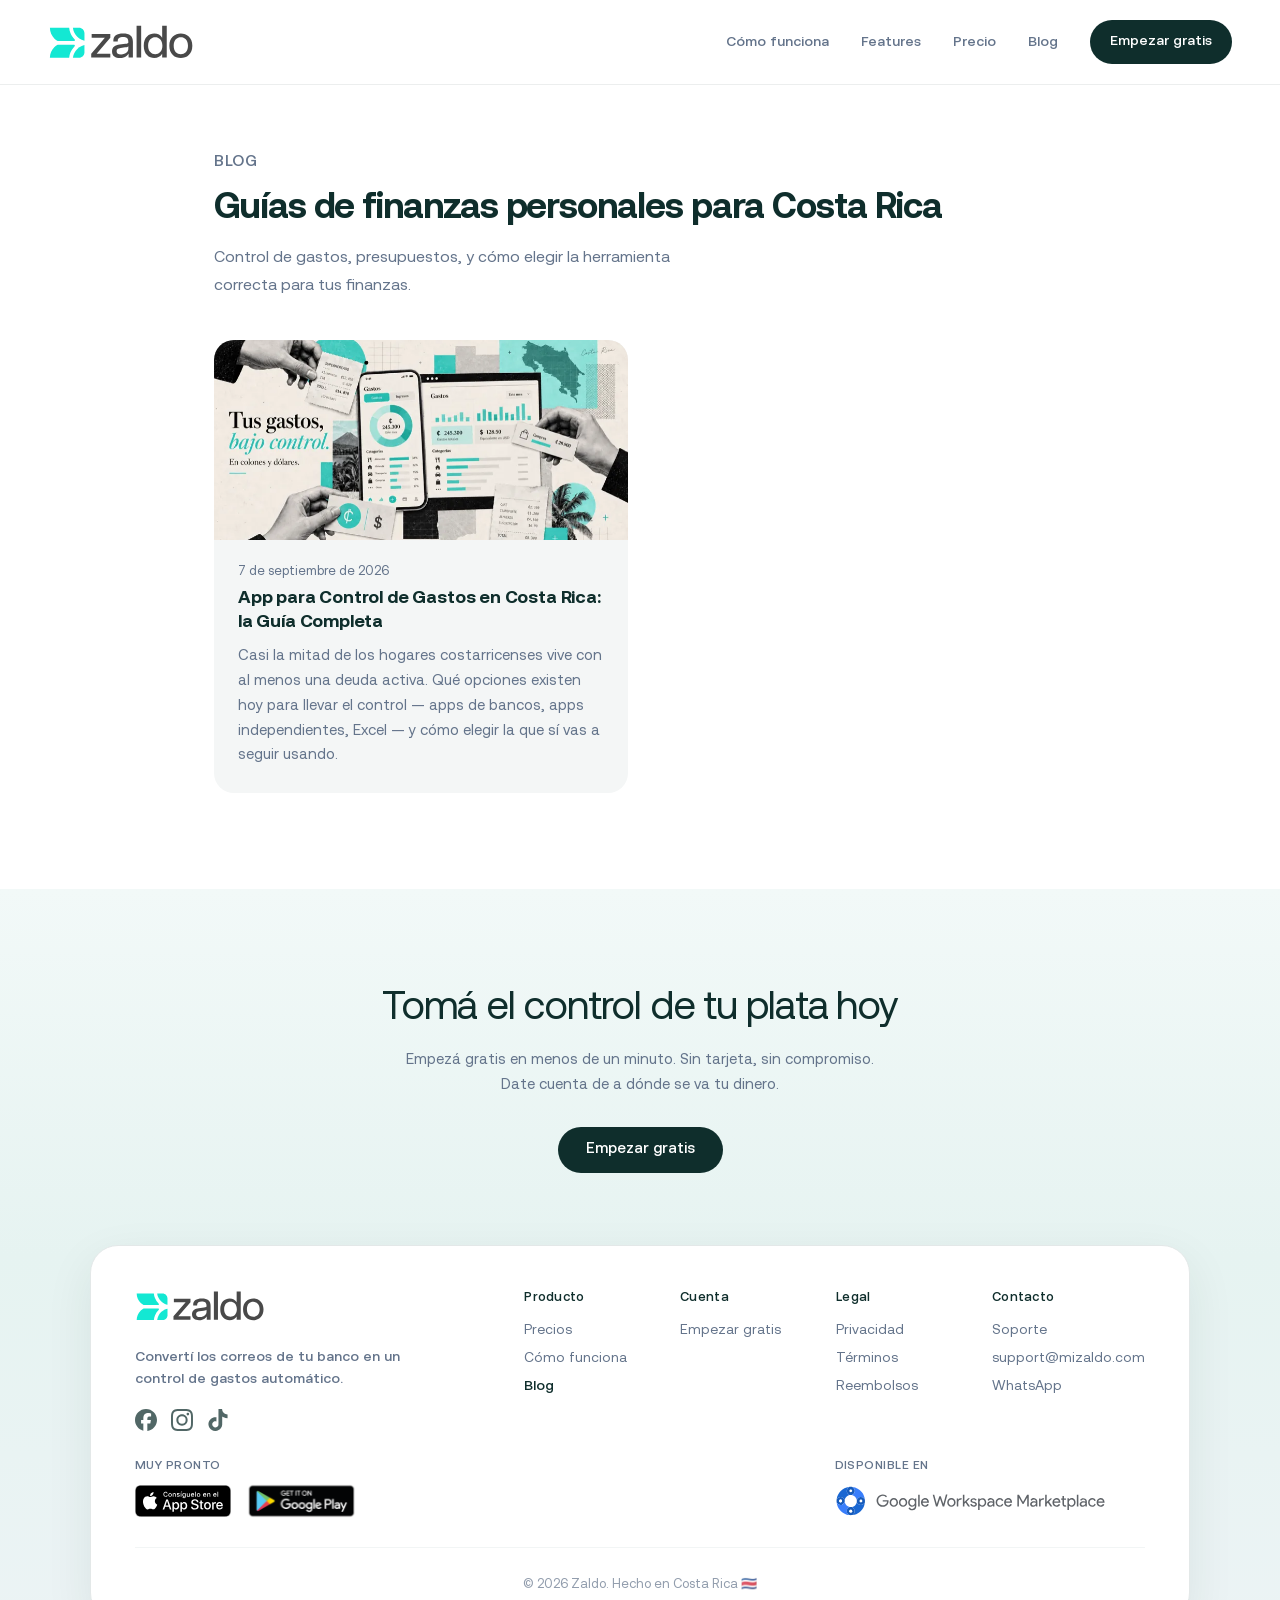
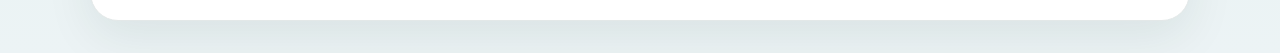
==== commit 899894fa: "Add an SEO-named featured image for the Costa Rica expense-app post. Co-authored-by: Cursor <cursora" ====
--- a/blog/index.html
+++ b/blog/index.html
@@ -13,9 +13,11 @@
   <meta property="og:title" content="Blog — Zaldo">
   <meta property="og:description" content="Guías sobre control de gastos, presupuestos y finanzas personales para Costa Rica.">
   <meta property="og:url" content="https://mizaldo.com/blog">
-  <meta property="og:image" content="https://mizaldo.com/assets/img/og-image.jpg">
+  <meta property="og:image" content="https://mizaldo.com/assets/img/app-control-de-gastos-costa-rica-og.jpg">
   <meta property="og:image:width" content="1200">
   <meta property="og:image:height" content="630">
+  <meta property="og:image:type" content="image/jpeg">
+  <meta property="og:image:alt" content="App de control de gastos en Costa Rica con dashboard y celular en colones y dólares">
   <meta property="og:locale" content="es_CR">
   <meta property="og:site_name" content="Zaldo">
 
@@ -23,7 +25,8 @@
   <meta name="twitter:card" content="summary_large_image">
   <meta name="twitter:title" content="Blog — Zaldo">
   <meta name="twitter:description" content="Guías sobre control de gastos, presupuestos y finanzas personales para Costa Rica.">
-  <meta name="twitter:image" content="https://mizaldo.com/assets/img/og-image.jpg">
+  <meta name="twitter:image" content="https://mizaldo.com/assets/img/app-control-de-gastos-costa-rica-og.jpg">
+  <meta name="twitter:image:alt" content="App de control de gastos en Costa Rica con dashboard y celular en colones y dólares">
 
   <link rel="icon" href="/favicon.ico" sizes="any">
   <link rel="icon" type="image/png" sizes="512x512" href="/assets/icons/zaldo-favicon.png">
@@ -76,8 +79,8 @@
 <body class="legal-page">
   <header class="page-header">
     <div class="nav">
-      <a href="../index.html" class="logo" aria-label="Zaldo — inicio">
-        <img src="../assets/zaldo-logo-v1.svg" alt="Zaldo" class="logo-img" width="511" height="195" decoding="async">
+      <a href="/" class="logo" aria-label="Zaldo — inicio">
+        <img src="/assets/zaldo-logo-v1.svg" alt="Zaldo" class="logo-img" width="511" height="195" decoding="async">
       </a>
       <button type="button" class="nav-toggle" aria-expanded="false" aria-controls="nav-menu" aria-label="Abrir menú">
         <span class="nav-toggle-bar" aria-hidden="true"></span>
@@ -88,10 +91,10 @@
       <div class="nav-actions" id="nav-menu">
         <nav aria-label="Principal">
           <ul class="nav-links">
-            <li><a href="../index.html#how-it-works">Cómo funciona</a></li>
-            <li><a href="../index.html#app-tour">Features</a></li>
-            <li><a href="../index.html#pricing">Precio</a></li>
-            <li><a href="./" aria-current="page">Blog</a></li>
+            <li><a href="/#how-it-works">Cómo funciona</a></li>
+            <li><a href="/#app-tour">Features</a></li>
+            <li><a href="/#pricing">Precio</a></li>
+            <li><a href="/blog" aria-current="page">Blog</a></li>
           </ul>
         </nav>
         <div class="nav-cta">
@@ -112,8 +115,18 @@
 
     <div class="blog-grid">
       <article class="blog-card">
-        <a href="app-control-de-gastos-costa-rica" class="blog-card-link">
-          <img src="../assets/zaldoh-webpapp-costarica.webp" alt="Dashboard de Zaldo mostrando el balance mensual y las categorías de gasto de una cuenta en Costa Rica" class="blog-card-image" width="800" height="507" loading="lazy" decoding="async">
+        <a href="/blog/app-control-de-gastos-costa-rica" class="blog-card-link">
+          <img
+            src="/assets/img/app-control-de-gastos-costa-rica-800.webp"
+            srcset="/assets/img/app-control-de-gastos-costa-rica-800.webp 800w, /assets/img/app-control-de-gastos-costa-rica.webp 1600w"
+            sizes="(max-width: 600px) 100vw, 400px"
+            alt="App de control de gastos en Costa Rica con dashboard y celular en colones y dólares"
+            width="800"
+            height="450"
+            class="blog-card-image"
+            fetchpriority="high"
+            decoding="async"
+          >
           <div class="blog-card-body">
             <p class="blog-card-meta">7 de septiembre de 2026</p>
             <h2 class="blog-card-title">App para Control de Gastos en Costa Rica: la Guía Completa</h2>
@@ -141,8 +154,8 @@
       <div class="site-footer-card">
         <div class="site-footer-main">
           <div class="site-footer-brand">
-            <a href="../index.html" class="site-footer-logo" aria-label="Zaldo — inicio">
-              <img src="../assets/zaldo-logo-v1.svg" alt="Zaldo" class="logo-img" width="511" height="195" decoding="async" loading="lazy">
+            <a href="/" class="site-footer-logo" aria-label="Zaldo — inicio">
+              <img src="/assets/zaldo-logo-v1.svg" alt="Zaldo" class="logo-img" width="511" height="195" decoding="async" loading="lazy">
             </a>
             <p class="site-footer-tagline">Convertí los correos de tu banco en un control de gastos automático.</p>
             <nav class="site-footer-social" aria-label="Redes sociales">
@@ -161,9 +174,9 @@
             <div class="site-footer-col">
               <h3>Producto</h3>
               <ul>
-                <li><a href="../index.html#pricing">Precios</a></li>
-                <li><a href="../index.html#how-it-works">Cómo funciona</a></li>
-                <li><a href="./" aria-current="page">Blog</a></li>
+                <li><a href="/#pricing">Precios</a></li>
+                <li><a href="/#how-it-works">Cómo funciona</a></li>
+                <li><a href="/blog" aria-current="page">Blog</a></li>
               </ul>
             </div>
             <div class="site-footer-col">
@@ -175,15 +188,15 @@
             <div class="site-footer-col">
               <h3>Legal</h3>
               <ul>
-                <li><a href="../privacy-policy.html">Privacidad</a></li>
-                <li><a href="../terms-of-service.html">Términos</a></li>
-                <li><a href="../refund-and-cancellation-policy.html">Reembolsos</a></li>
+                <li><a href="/privacy-policy.html">Privacidad</a></li>
+                <li><a href="/terms-of-service.html">Términos</a></li>
+                <li><a href="/refund-and-cancellation-policy.html">Reembolsos</a></li>
               </ul>
             </div>
             <div class="site-footer-col">
               <h3>Contacto</h3>
               <ul>
-                <li><a href="../soporte">Soporte</a></li>
+                <li><a href="/soporte">Soporte</a></li>
                 <li><a href="mailto:support@mizaldo.com">support@mizaldo.com</a></li>
                 <li><a href="https://wa.me/50671907650" target="_blank" rel="noopener noreferrer">WhatsApp</a></li>
               </ul>
@@ -193,14 +206,14 @@
           <div class="site-footer-stores-group">
             <span class="site-footer-stores-label">Muy pronto</span>
             <div class="site-footer-stores-badges">
-              <img src="../assets/AppStore.svg" alt="Próximamente en App Store" width="165" height="55" decoding="async" loading="lazy">
-              <img src="../assets/google-play.svg" alt="Próximamente en Google Play" width="195" height="60" decoding="async" loading="lazy">
+              <img src="/assets/AppStore.svg" alt="Próximamente en App Store" width="165" height="55" decoding="async" loading="lazy">
+              <img src="/assets/google-play.svg" alt="Próximamente en Google Play" width="195" height="60" decoding="async" loading="lazy">
             </div>
           </div>
           <div class="site-footer-stores-group">
             <span class="site-footer-stores-label">Disponible en</span>
             <a class="site-footer-marketplace" href="https://workspace.google.com/marketplace/app/zaldo/243367250792?flow_type=2" target="_blank" rel="noopener noreferrer">
-              <img src="../assets/google-workspace-marketplace-zaldo.svg" alt="Disponible en Google Workspace Marketplace" width="690" height="80" decoding="async" loading="lazy">
+              <img src="/assets/google-workspace-marketplace-zaldo.svg" alt="Disponible en Google Workspace Marketplace" width="690" height="80" decoding="async" loading="lazy">
             </a>
           </div>
         </div>
--- a/assets/css/styles.css
+++ b/assets/css/styles.css
@@ -5540,6 +5540,9 @@
 
 .blog-post-cover {
   width: 100%;
+  height: auto;
+  aspect-ratio: 16 / 9;
+  object-fit: cover;
   border-radius: 20px;
   margin: 1.75rem 0 2.5rem;
   display: block;
--- a/assets/css/styles.css
+++ b/assets/css/styles.css
@@ -5540,6 +5540,9 @@
 
 .blog-post-cover {
   width: 100%;
+  height: auto;
+  aspect-ratio: 16 / 9;
+  object-fit: cover;
   border-radius: 20px;
   margin: 1.75rem 0 2.5rem;
   display: block;
--- a/assets/css/styles.css
+++ b/assets/css/styles.css
@@ -5540,6 +5540,9 @@
 
 .blog-post-cover {
   width: 100%;
+  height: auto;
+  aspect-ratio: 16 / 9;
+  object-fit: cover;
   border-radius: 20px;
   margin: 1.75rem 0 2.5rem;
   display: block;
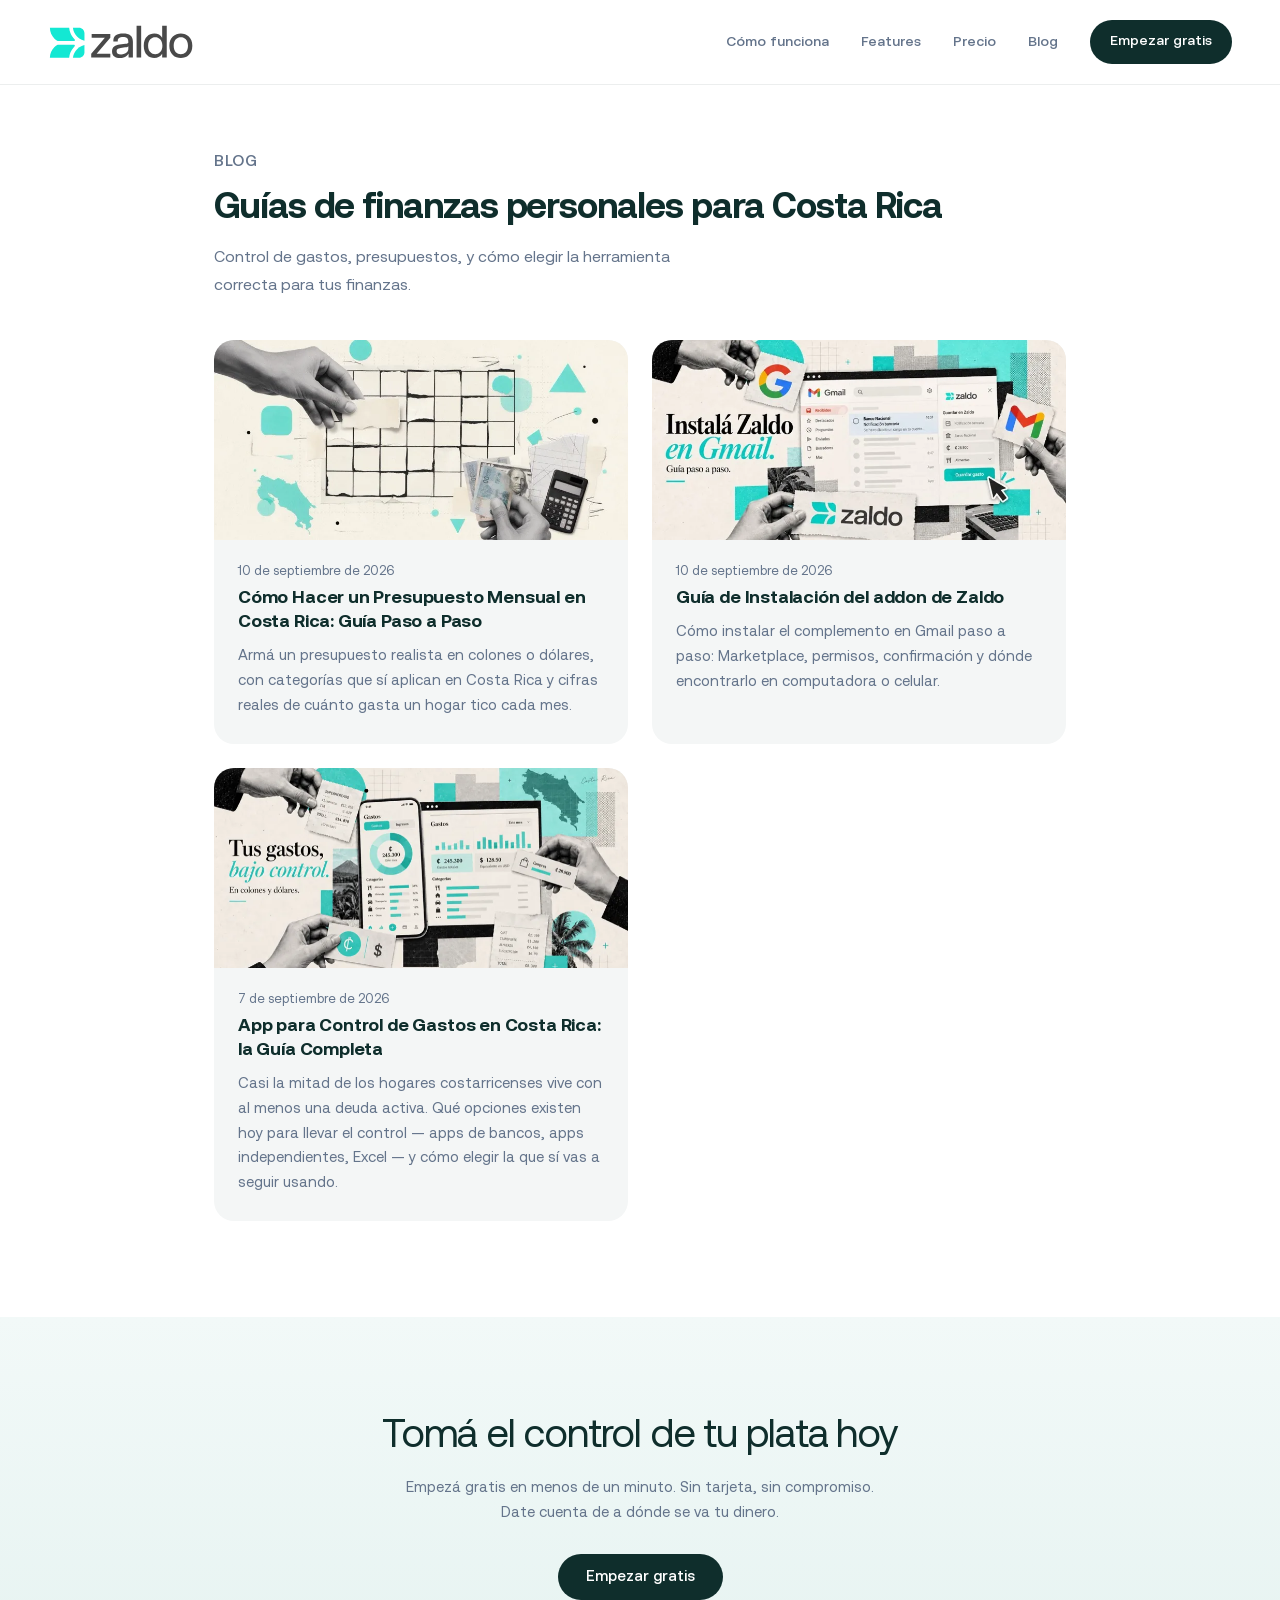
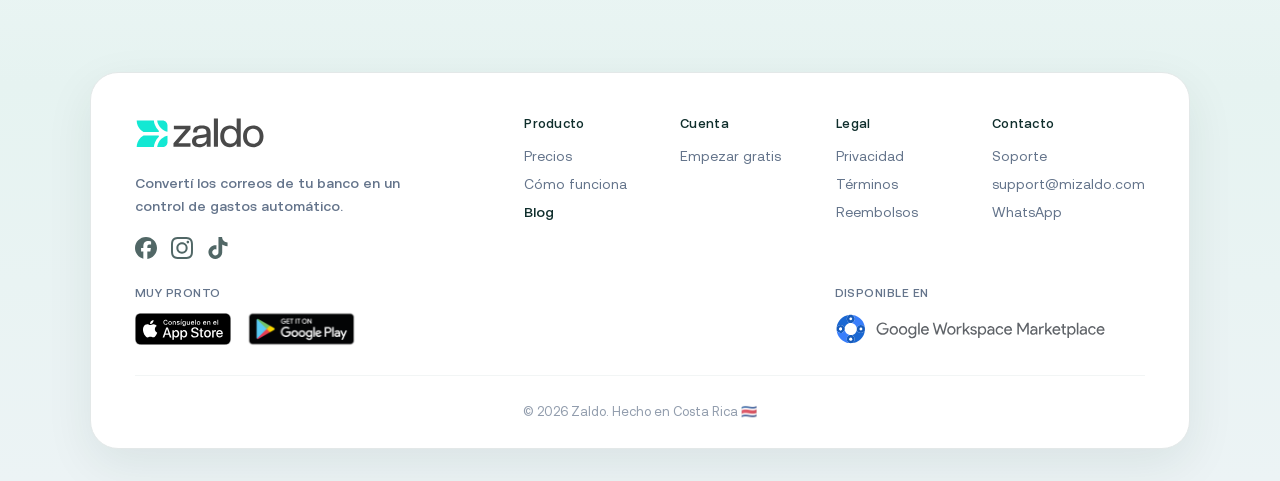
==== commit a2deaf2c: "Publish the Gmail add-on install guide and monthly budget post. Give readers a step-by-step path to " ====
--- a/blog/index.html
+++ b/blog/index.html
@@ -3,14 +3,14 @@
 <head>
   <meta charset="UTF-8">
   <meta name="viewport" content="width=device-width, initial-scale=1.0">
-  <title>Blog — Zaldo</title>
+  <title>Blog — Zaldo Costa Rica</title>
   <meta name="description" content="Guías sobre control de gastos, presupuestos y finanzas personales para Costa Rica.">
   <link rel="canonical" href="https://mizaldo.com/blog">
   <meta name="theme-color" content="#4FD1C5">
 
   <!-- Open Graph -->
   <meta property="og:type" content="website">
-  <meta property="og:title" content="Blog — Zaldo">
+  <meta property="og:title" content="Blog — Zaldo Costa Rica">
   <meta property="og:description" content="Guías sobre control de gastos, presupuestos y finanzas personales para Costa Rica.">
   <meta property="og:url" content="https://mizaldo.com/blog">
   <meta property="og:image" content="https://mizaldo.com/assets/img/app-control-de-gastos-costa-rica-og.jpg">
@@ -19,11 +19,11 @@
   <meta property="og:image:type" content="image/jpeg">
   <meta property="og:image:alt" content="App de control de gastos en Costa Rica con dashboard y celular en colones y dólares">
   <meta property="og:locale" content="es_CR">
-  <meta property="og:site_name" content="Zaldo">
+  <meta property="og:site_name" content="Zaldo Costa Rica">
 
   <!-- Twitter Card -->
   <meta name="twitter:card" content="summary_large_image">
-  <meta name="twitter:title" content="Blog — Zaldo">
+  <meta name="twitter:title" content="Blog — Zaldo Costa Rica">
   <meta name="twitter:description" content="Guías sobre control de gastos, presupuestos y finanzas personales para Costa Rica.">
   <meta name="twitter:image" content="https://mizaldo.com/assets/img/app-control-de-gastos-costa-rica-og.jpg">
   <meta name="twitter:image:alt" content="App de control de gastos en Costa Rica con dashboard y celular en colones y dólares">
@@ -61,10 +61,11 @@
   {
     "@context": "https://schema.org",
     "@type": "Blog",
-    "name": "Blog de Zaldo",
+    "name": "Blog de Zaldo Costa Rica",
     "description": "Guías sobre control de gastos, presupuestos y finanzas personales para Costa Rica.",
     "url": "https://mizaldo.com/blog",
-    "publisher": { "@type": "Organization", "name": "Zaldo", "url": "https://mizaldo.com/", "logo": "https://mizaldo.com/assets/zaldo-logo-v1.svg" }
+    "inLanguage": "es-CR",
+    "publisher": { "@type": "Organization", "name": "Zaldo Costa Rica", "alternateName": "Zaldo", "url": "https://mizaldo.com/", "logo": "https://mizaldo.com/assets/zaldo-logo-v1.svg", "areaServed": { "@type": "Country", "name": "Costa Rica" } }
   }
   </script>
 
@@ -115,6 +116,46 @@
 
     <div class="blog-grid">
       <article class="blog-card">
+        <a href="/blog/como-hacer-presupuesto-mensual-costa-rica" class="blog-card-link">
+          <img
+            src="/assets/img/como-hacer-presupuesto-mensual-costa-rica-800.webp"
+            srcset="/assets/img/como-hacer-presupuesto-mensual-costa-rica-800.webp 800w, /assets/img/como-hacer-presupuesto-mensual-costa-rica.webp 1600w"
+            sizes="(max-width: 600px) 100vw, 400px"
+            alt="Ilustración tipo collage de un calendario mensual con categorías de presupuesto, colones, dólares y una calculadora"
+            width="800"
+            height="450"
+            class="blog-card-image"
+            fetchpriority="high"
+            decoding="async"
+          >
+          <div class="blog-card-body">
+            <p class="blog-card-meta">10 de septiembre de 2026</p>
+            <h2 class="blog-card-title">Cómo Hacer un Presupuesto Mensual en Costa Rica: Guía Paso a Paso</h2>
+            <p class="blog-card-excerpt">Armá un presupuesto realista en colones o dólares, con categorías que sí aplican en Costa Rica y cifras reales de cuánto gasta un hogar tico cada mes.</p>
+          </div>
+        </a>
+      </article>
+      <article class="blog-card">
+        <a href="/blog/guia-instalacion-zaldo" class="blog-card-link">
+          <img
+            src="/assets/img/guia-instalacion-zaldo-800.webp"
+            srcset="/assets/img/guia-instalacion-zaldo-800.webp 800w, /assets/img/guia-instalacion-zaldo.webp 1024w"
+            sizes="(max-width: 600px) 100vw, 400px"
+            alt="Collage de instalación de Zaldo en Gmail con el addon abierto junto a una notificación bancaria"
+            width="800"
+            height="450"
+            class="blog-card-image"
+            loading="lazy"
+            decoding="async"
+          >
+          <div class="blog-card-body">
+            <p class="blog-card-meta">10 de septiembre de 2026</p>
+            <h2 class="blog-card-title">Guía de Instalación del addon de Zaldo</h2>
+            <p class="blog-card-excerpt">Cómo instalar el complemento en Gmail paso a paso: Marketplace, permisos, confirmación y dónde encontrarlo en computadora o celular.</p>
+          </div>
+        </a>
+      </article>
+      <article class="blog-card">
         <a href="/blog/app-control-de-gastos-costa-rica" class="blog-card-link">
           <img
             src="/assets/img/app-control-de-gastos-costa-rica-800.webp"
@@ -124,7 +165,7 @@
             width="800"
             height="450"
             class="blog-card-image"
-            fetchpriority="high"
+            loading="lazy"
             decoding="async"
           >
           <div class="blog-card-body">
@@ -188,9 +229,9 @@
             <div class="site-footer-col">
               <h3>Legal</h3>
               <ul>
-                <li><a href="/privacy-policy.html">Privacidad</a></li>
-                <li><a href="/terms-of-service.html">Términos</a></li>
-                <li><a href="/refund-and-cancellation-policy.html">Reembolsos</a></li>
+                <li><a href="/privacy-policy">Privacidad</a></li>
+                <li><a href="/terms-of-service">Términos</a></li>
+                <li><a href="/refund-and-cancellation-policy">Reembolsos</a></li>
               </ul>
             </div>
             <div class="site-footer-col">
--- a/assets/css/styles.css
+++ b/assets/css/styles.css
@@ -5568,6 +5568,8 @@
   line-height: 1.75;
   color: var(--text-body);
   margin-bottom: 1.125rem;
+  text-align: justify;
+  hyphens: auto;
 }
 
 .blog-post-body ul {
@@ -5580,6 +5582,8 @@
   line-height: 1.75;
   color: var(--text-body);
   margin-bottom: 0.5rem;
+  text-align: justify;
+  hyphens: auto;
 }
 
 .blog-post-body a {
@@ -5600,8 +5604,7 @@
 
 .blog-post-body .callout {
   background: var(--card-bg);
-  border-left: 3px solid var(--teal);
-  border-radius: 0 14px 14px 0;
+  border-radius: 14px;
   padding: 1.25rem 1.5rem;
   margin: 1.75rem 0;
 }
@@ -5645,7 +5648,190 @@
 }
 
 .blog-post-body .faq-list {
-  margin-top: 1.5rem;
+  margin: 1.5rem 0 0;
+  padding: 0;
+  list-style: none;
+}
+
+.blog-post-body .faq-item {
+  margin: 0;
+}
+
+.blog-post-body .faq-item h3 {
+  margin: 0;
+  padding: 0;
+  font-size: inherit;
+  font-weight: inherit;
+  line-height: inherit;
+}
+
+.blog-post-body .faq-question {
+  padding: 1rem 1.25rem;
+  align-items: center;
+}
+
+.blog-post-body .faq-answer-inner {
+  padding: 0 1.25rem 1rem;
+  text-align: justify;
+  hyphens: auto;
+}
+
+.blog-card-image--right {
+  object-position: right center;
+}
+
+.guide-steps {
+  display: flex;
+  flex-direction: column;
+  gap: 1.5rem;
+  margin: 2rem 0 2.5rem;
+}
+
+.guide-step {
+  background: var(--card-bg);
+  border-radius: 20px;
+  overflow: hidden;
+  scroll-margin-top: 1.5rem;
+}
+
+.guide-step-body {
+  padding: 1.5rem 1.5rem 1.25rem;
+}
+
+.guide-step-heading {
+  display: flex;
+  align-items: center;
+  gap: 0.875rem;
+  margin-bottom: 0.875rem;
+}
+
+.guide-step-num {
+  flex: none;
+  width: 2.25rem;
+  height: 2.25rem;
+  border-radius: 50%;
+  background: var(--teal);
+  color: var(--heading-dark);
+  display: grid;
+  place-items: center;
+  font-size: 0.9375rem;
+  font-weight: 700;
+}
+
+.blog-post-body .guide-step-heading h2 {
+  margin: 0;
+  font-size: 1.125rem;
+  letter-spacing: -0.02em;
+  line-height: 1.3;
+}
+
+.blog-post-body .guide-step-body p {
+  text-align: left;
+  hyphens: none;
+}
+
+.blog-post-body .guide-step-body p:last-child {
+  margin-bottom: 0;
+}
+
+.guide-subtle {
+  font-size: 0.875rem !important;
+  margin-top: 0.75rem !important;
+}
+
+.guide-step-cta {
+  margin-top: 1.25rem;
+}
+
+.blog-post-body .guide-step-cta .btn {
+  text-decoration: none;
+}
+
+.blog-post-body .guide-step-cta .btn--white {
+  background: #fff;
+  color: var(--heading-dark);
+  border: 1px solid #e0e6e6;
+}
+
+.blog-post-body .guide-step-cta .btn--white:hover {
+  background: #fafcfc;
+  color: var(--heading-dark);
+}
+
+.blog-post-body .guide-step figure {
+  margin: 0;
+  padding: 0 1.25rem 1.25rem;
+  background: transparent;
+  border-radius: 0;
+}
+
+.guide-step figure img {
+  width: 100%;
+  max-width: 22rem;
+  height: auto;
+  margin: 0 auto;
+  display: block;
+  border-radius: 12px;
+  background: var(--surface);
+}
+
+.guide-step figure.guide-step-figure--wide img {
+  max-width: 100%;
+}
+
+.guide-devices {
+  display: grid;
+  grid-template-columns: 1fr 1fr;
+  gap: 0.875rem;
+  margin: 1.125rem 0;
+}
+
+.guide-device {
+  padding: 1.125rem;
+  background: var(--surface);
+  border-radius: 14px;
+}
+
+.blog-post-body .guide-device h3 {
+  margin: 0 0 0.5rem;
+  font-size: 0.9375rem;
+}
+
+.blog-post-body .guide-device p,
+.blog-post-body .guide-note p,
+.blog-post-body .guide-notice p {
+  margin-bottom: 0.75rem;
+  text-align: left;
+  hyphens: none;
+}
+
+.blog-post-body .guide-device p:last-child,
+.blog-post-body .guide-note p:last-child,
+.blog-post-body .guide-notice p:last-child {
+  margin-bottom: 0;
+}
+
+.guide-note,
+.guide-notice {
+  background: var(--surface);
+  border-radius: 14px;
+  padding: 1.125rem 1.25rem;
+  margin: 1.125rem 0 0;
+}
+
+.blog-post-body .guide-notice {
+  margin: 0 1.5rem 1.5rem;
+}
+
+.blog-post-body .guide-notice h3,
+.blog-post-body .guide-note h3 {
+  margin: 0 0 0.5rem;
+  font-size: 0.9375rem;
+}
+
+.blog-post-body .guide-notice figure {
+  margin: 1rem 0 0;
+  padding: 0;
 }
 
 @media (max-width: 600px) {
@@ -5653,5 +5839,13 @@
   .blog-post-main {
     padding: 3rem 1.25rem 4.5rem;
   }
-}
-
+
+  .guide-devices {
+    grid-template-columns: 1fr;
+  }
+
+  .blog-post-body .guide-notice {
+    margin: 0 1rem 1.25rem;
+  }
+}
+
--- a/assets/css/styles.css
+++ b/assets/css/styles.css
@@ -5568,6 +5568,8 @@
   line-height: 1.75;
   color: var(--text-body);
   margin-bottom: 1.125rem;
+  text-align: justify;
+  hyphens: auto;
 }
 
 .blog-post-body ul {
@@ -5580,6 +5582,8 @@
   line-height: 1.75;
   color: var(--text-body);
   margin-bottom: 0.5rem;
+  text-align: justify;
+  hyphens: auto;
 }
 
 .blog-post-body a {
@@ -5600,8 +5604,7 @@
 
 .blog-post-body .callout {
   background: var(--card-bg);
-  border-left: 3px solid var(--teal);
-  border-radius: 0 14px 14px 0;
+  border-radius: 14px;
   padding: 1.25rem 1.5rem;
   margin: 1.75rem 0;
 }
@@ -5645,7 +5648,190 @@
 }
 
 .blog-post-body .faq-list {
-  margin-top: 1.5rem;
+  margin: 1.5rem 0 0;
+  padding: 0;
+  list-style: none;
+}
+
+.blog-post-body .faq-item {
+  margin: 0;
+}
+
+.blog-post-body .faq-item h3 {
+  margin: 0;
+  padding: 0;
+  font-size: inherit;
+  font-weight: inherit;
+  line-height: inherit;
+}
+
+.blog-post-body .faq-question {
+  padding: 1rem 1.25rem;
+  align-items: center;
+}
+
+.blog-post-body .faq-answer-inner {
+  padding: 0 1.25rem 1rem;
+  text-align: justify;
+  hyphens: auto;
+}
+
+.blog-card-image--right {
+  object-position: right center;
+}
+
+.guide-steps {
+  display: flex;
+  flex-direction: column;
+  gap: 1.5rem;
+  margin: 2rem 0 2.5rem;
+}
+
+.guide-step {
+  background: var(--card-bg);
+  border-radius: 20px;
+  overflow: hidden;
+  scroll-margin-top: 1.5rem;
+}
+
+.guide-step-body {
+  padding: 1.5rem 1.5rem 1.25rem;
+}
+
+.guide-step-heading {
+  display: flex;
+  align-items: center;
+  gap: 0.875rem;
+  margin-bottom: 0.875rem;
+}
+
+.guide-step-num {
+  flex: none;
+  width: 2.25rem;
+  height: 2.25rem;
+  border-radius: 50%;
+  background: var(--teal);
+  color: var(--heading-dark);
+  display: grid;
+  place-items: center;
+  font-size: 0.9375rem;
+  font-weight: 700;
+}
+
+.blog-post-body .guide-step-heading h2 {
+  margin: 0;
+  font-size: 1.125rem;
+  letter-spacing: -0.02em;
+  line-height: 1.3;
+}
+
+.blog-post-body .guide-step-body p {
+  text-align: left;
+  hyphens: none;
+}
+
+.blog-post-body .guide-step-body p:last-child {
+  margin-bottom: 0;
+}
+
+.guide-subtle {
+  font-size: 0.875rem !important;
+  margin-top: 0.75rem !important;
+}
+
+.guide-step-cta {
+  margin-top: 1.25rem;
+}
+
+.blog-post-body .guide-step-cta .btn {
+  text-decoration: none;
+}
+
+.blog-post-body .guide-step-cta .btn--white {
+  background: #fff;
+  color: var(--heading-dark);
+  border: 1px solid #e0e6e6;
+}
+
+.blog-post-body .guide-step-cta .btn--white:hover {
+  background: #fafcfc;
+  color: var(--heading-dark);
+}
+
+.blog-post-body .guide-step figure {
+  margin: 0;
+  padding: 0 1.25rem 1.25rem;
+  background: transparent;
+  border-radius: 0;
+}
+
+.guide-step figure img {
+  width: 100%;
+  max-width: 22rem;
+  height: auto;
+  margin: 0 auto;
+  display: block;
+  border-radius: 12px;
+  background: var(--surface);
+}
+
+.guide-step figure.guide-step-figure--wide img {
+  max-width: 100%;
+}
+
+.guide-devices {
+  display: grid;
+  grid-template-columns: 1fr 1fr;
+  gap: 0.875rem;
+  margin: 1.125rem 0;
+}
+
+.guide-device {
+  padding: 1.125rem;
+  background: var(--surface);
+  border-radius: 14px;
+}
+
+.blog-post-body .guide-device h3 {
+  margin: 0 0 0.5rem;
+  font-size: 0.9375rem;
+}
+
+.blog-post-body .guide-device p,
+.blog-post-body .guide-note p,
+.blog-post-body .guide-notice p {
+  margin-bottom: 0.75rem;
+  text-align: left;
+  hyphens: none;
+}
+
+.blog-post-body .guide-device p:last-child,
+.blog-post-body .guide-note p:last-child,
+.blog-post-body .guide-notice p:last-child {
+  margin-bottom: 0;
+}
+
+.guide-note,
+.guide-notice {
+  background: var(--surface);
+  border-radius: 14px;
+  padding: 1.125rem 1.25rem;
+  margin: 1.125rem 0 0;
+}
+
+.blog-post-body .guide-notice {
+  margin: 0 1.5rem 1.5rem;
+}
+
+.blog-post-body .guide-notice h3,
+.blog-post-body .guide-note h3 {
+  margin: 0 0 0.5rem;
+  font-size: 0.9375rem;
+}
+
+.blog-post-body .guide-notice figure {
+  margin: 1rem 0 0;
+  padding: 0;
 }
 
 @media (max-width: 600px) {
@@ -5653,5 +5839,13 @@
   .blog-post-main {
     padding: 3rem 1.25rem 4.5rem;
   }
-}
-
+
+  .guide-devices {
+    grid-template-columns: 1fr;
+  }
+
+  .blog-post-body .guide-notice {
+    margin: 0 1rem 1.25rem;
+  }
+}
+
--- a/assets/css/styles.css
+++ b/assets/css/styles.css
@@ -5568,6 +5568,8 @@
   line-height: 1.75;
   color: var(--text-body);
   margin-bottom: 1.125rem;
+  text-align: justify;
+  hyphens: auto;
 }
 
 .blog-post-body ul {
@@ -5580,6 +5582,8 @@
   line-height: 1.75;
   color: var(--text-body);
   margin-bottom: 0.5rem;
+  text-align: justify;
+  hyphens: auto;
 }
 
 .blog-post-body a {
@@ -5600,8 +5604,7 @@
 
 .blog-post-body .callout {
   background: var(--card-bg);
-  border-left: 3px solid var(--teal);
-  border-radius: 0 14px 14px 0;
+  border-radius: 14px;
   padding: 1.25rem 1.5rem;
   margin: 1.75rem 0;
 }
@@ -5645,7 +5648,190 @@
 }
 
 .blog-post-body .faq-list {
-  margin-top: 1.5rem;
+  margin: 1.5rem 0 0;
+  padding: 0;
+  list-style: none;
+}
+
+.blog-post-body .faq-item {
+  margin: 0;
+}
+
+.blog-post-body .faq-item h3 {
+  margin: 0;
+  padding: 0;
+  font-size: inherit;
+  font-weight: inherit;
+  line-height: inherit;
+}
+
+.blog-post-body .faq-question {
+  padding: 1rem 1.25rem;
+  align-items: center;
+}
+
+.blog-post-body .faq-answer-inner {
+  padding: 0 1.25rem 1rem;
+  text-align: justify;
+  hyphens: auto;
+}
+
+.blog-card-image--right {
+  object-position: right center;
+}
+
+.guide-steps {
+  display: flex;
+  flex-direction: column;
+  gap: 1.5rem;
+  margin: 2rem 0 2.5rem;
+}
+
+.guide-step {
+  background: var(--card-bg);
+  border-radius: 20px;
+  overflow: hidden;
+  scroll-margin-top: 1.5rem;
+}
+
+.guide-step-body {
+  padding: 1.5rem 1.5rem 1.25rem;
+}
+
+.guide-step-heading {
+  display: flex;
+  align-items: center;
+  gap: 0.875rem;
+  margin-bottom: 0.875rem;
+}
+
+.guide-step-num {
+  flex: none;
+  width: 2.25rem;
+  height: 2.25rem;
+  border-radius: 50%;
+  background: var(--teal);
+  color: var(--heading-dark);
+  display: grid;
+  place-items: center;
+  font-size: 0.9375rem;
+  font-weight: 700;
+}
+
+.blog-post-body .guide-step-heading h2 {
+  margin: 0;
+  font-size: 1.125rem;
+  letter-spacing: -0.02em;
+  line-height: 1.3;
+}
+
+.blog-post-body .guide-step-body p {
+  text-align: left;
+  hyphens: none;
+}
+
+.blog-post-body .guide-step-body p:last-child {
+  margin-bottom: 0;
+}
+
+.guide-subtle {
+  font-size: 0.875rem !important;
+  margin-top: 0.75rem !important;
+}
+
+.guide-step-cta {
+  margin-top: 1.25rem;
+}
+
+.blog-post-body .guide-step-cta .btn {
+  text-decoration: none;
+}
+
+.blog-post-body .guide-step-cta .btn--white {
+  background: #fff;
+  color: var(--heading-dark);
+  border: 1px solid #e0e6e6;
+}
+
+.blog-post-body .guide-step-cta .btn--white:hover {
+  background: #fafcfc;
+  color: var(--heading-dark);
+}
+
+.blog-post-body .guide-step figure {
+  margin: 0;
+  padding: 0 1.25rem 1.25rem;
+  background: transparent;
+  border-radius: 0;
+}
+
+.guide-step figure img {
+  width: 100%;
+  max-width: 22rem;
+  height: auto;
+  margin: 0 auto;
+  display: block;
+  border-radius: 12px;
+  background: var(--surface);
+}
+
+.guide-step figure.guide-step-figure--wide img {
+  max-width: 100%;
+}
+
+.guide-devices {
+  display: grid;
+  grid-template-columns: 1fr 1fr;
+  gap: 0.875rem;
+  margin: 1.125rem 0;
+}
+
+.guide-device {
+  padding: 1.125rem;
+  background: var(--surface);
+  border-radius: 14px;
+}
+
+.blog-post-body .guide-device h3 {
+  margin: 0 0 0.5rem;
+  font-size: 0.9375rem;
+}
+
+.blog-post-body .guide-device p,
+.blog-post-body .guide-note p,
+.blog-post-body .guide-notice p {
+  margin-bottom: 0.75rem;
+  text-align: left;
+  hyphens: none;
+}
+
+.blog-post-body .guide-device p:last-child,
+.blog-post-body .guide-note p:last-child,
+.blog-post-body .guide-notice p:last-child {
+  margin-bottom: 0;
+}
+
+.guide-note,
+.guide-notice {
+  background: var(--surface);
+  border-radius: 14px;
+  padding: 1.125rem 1.25rem;
+  margin: 1.125rem 0 0;
+}
+
+.blog-post-body .guide-notice {
+  margin: 0 1.5rem 1.5rem;
+}
+
+.blog-post-body .guide-notice h3,
+.blog-post-body .guide-note h3 {
+  margin: 0 0 0.5rem;
+  font-size: 0.9375rem;
+}
+
+.blog-post-body .guide-notice figure {
+  margin: 1rem 0 0;
+  padding: 0;
 }
 
 @media (max-width: 600px) {
@@ -5653,5 +5839,13 @@
   .blog-post-main {
     padding: 3rem 1.25rem 4.5rem;
   }
-}
-
+
+  .guide-devices {
+    grid-template-columns: 1fr;
+  }
+
+  .blog-post-body .guide-notice {
+    margin: 0 1rem 1.25rem;
+  }
+}
+
